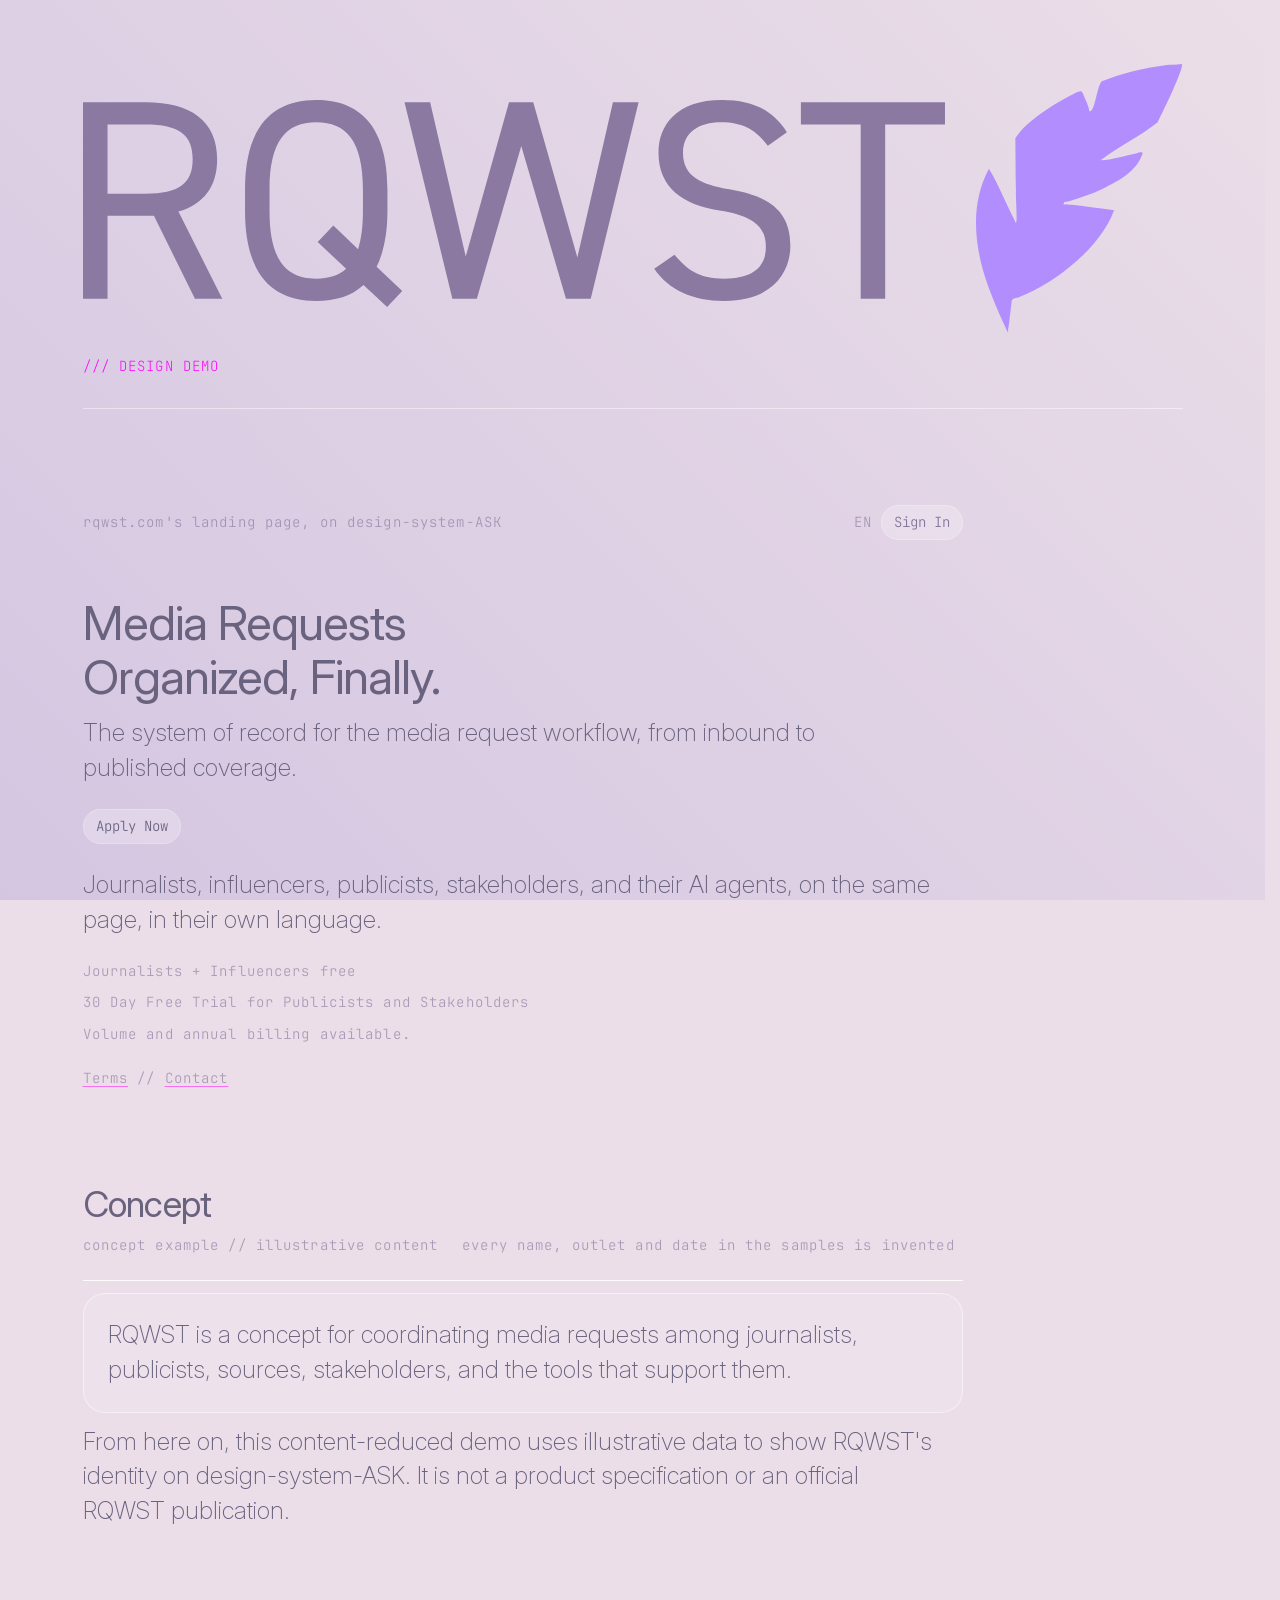
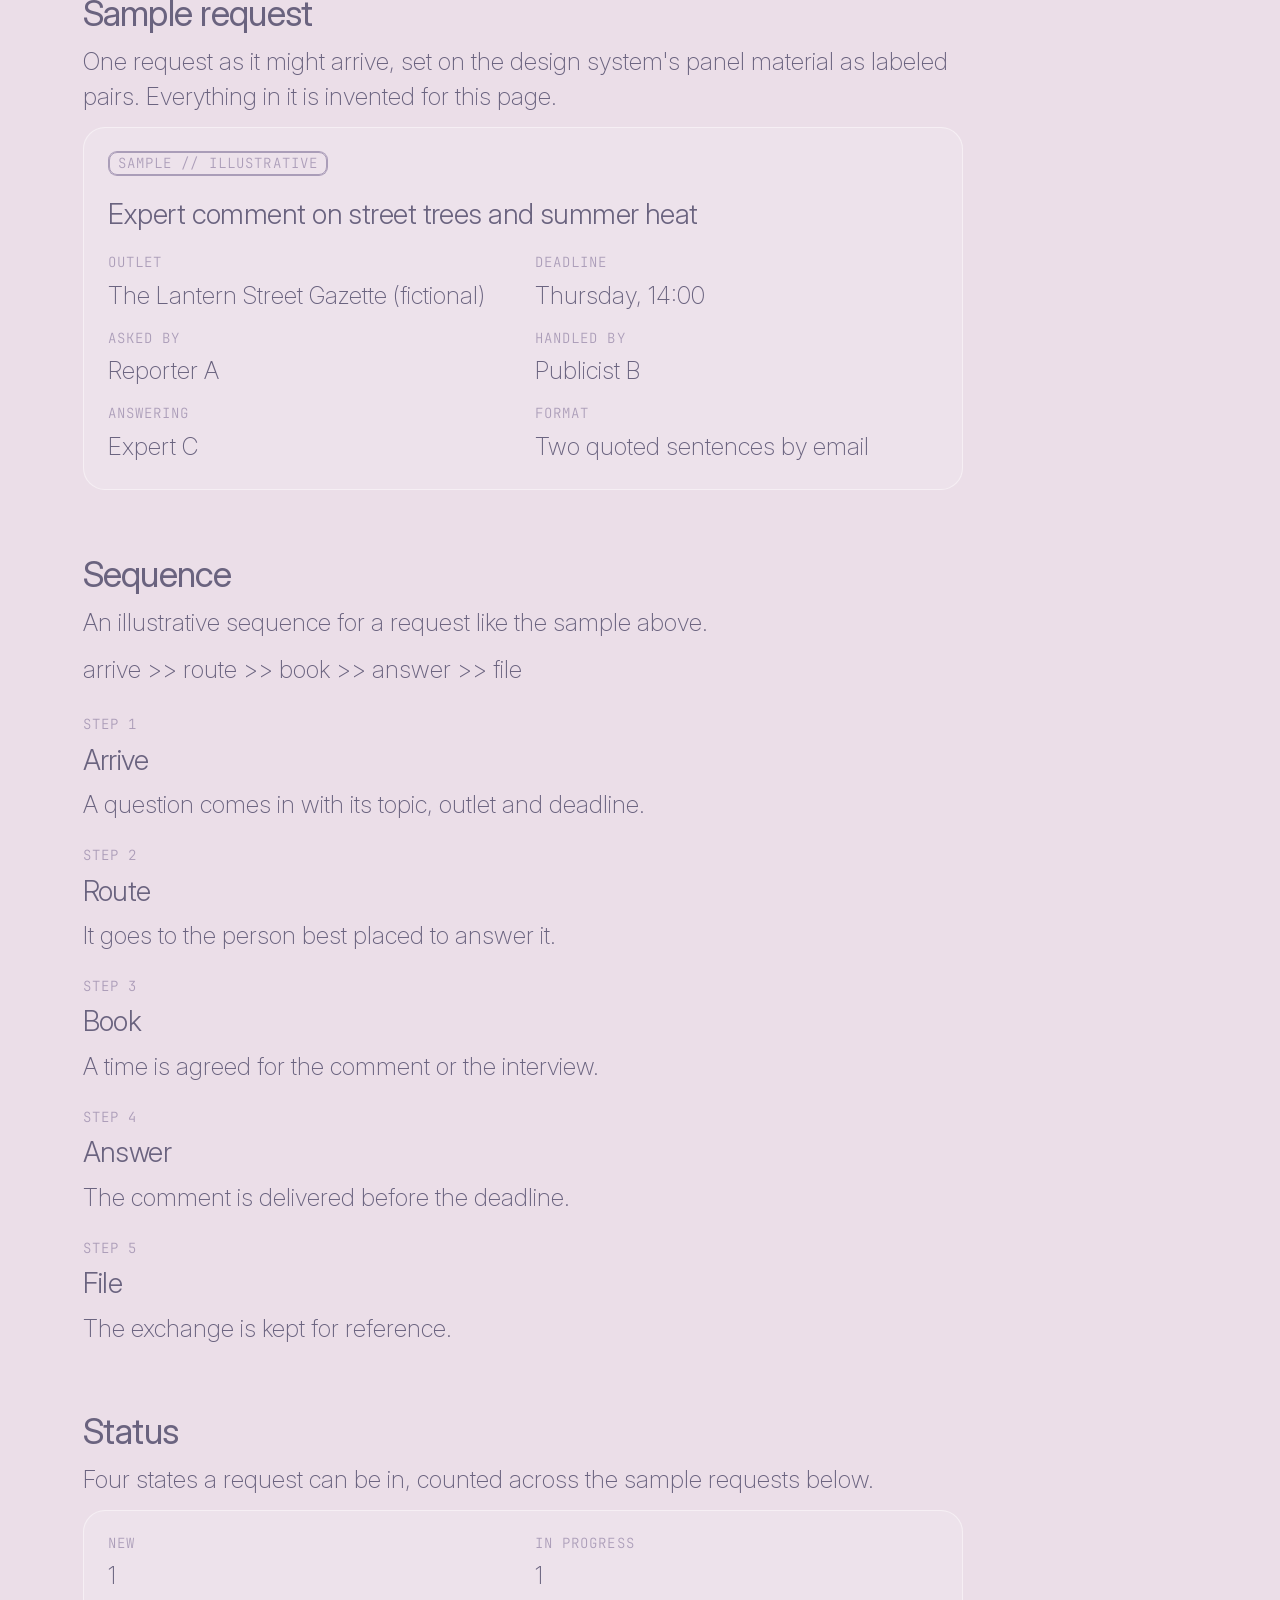
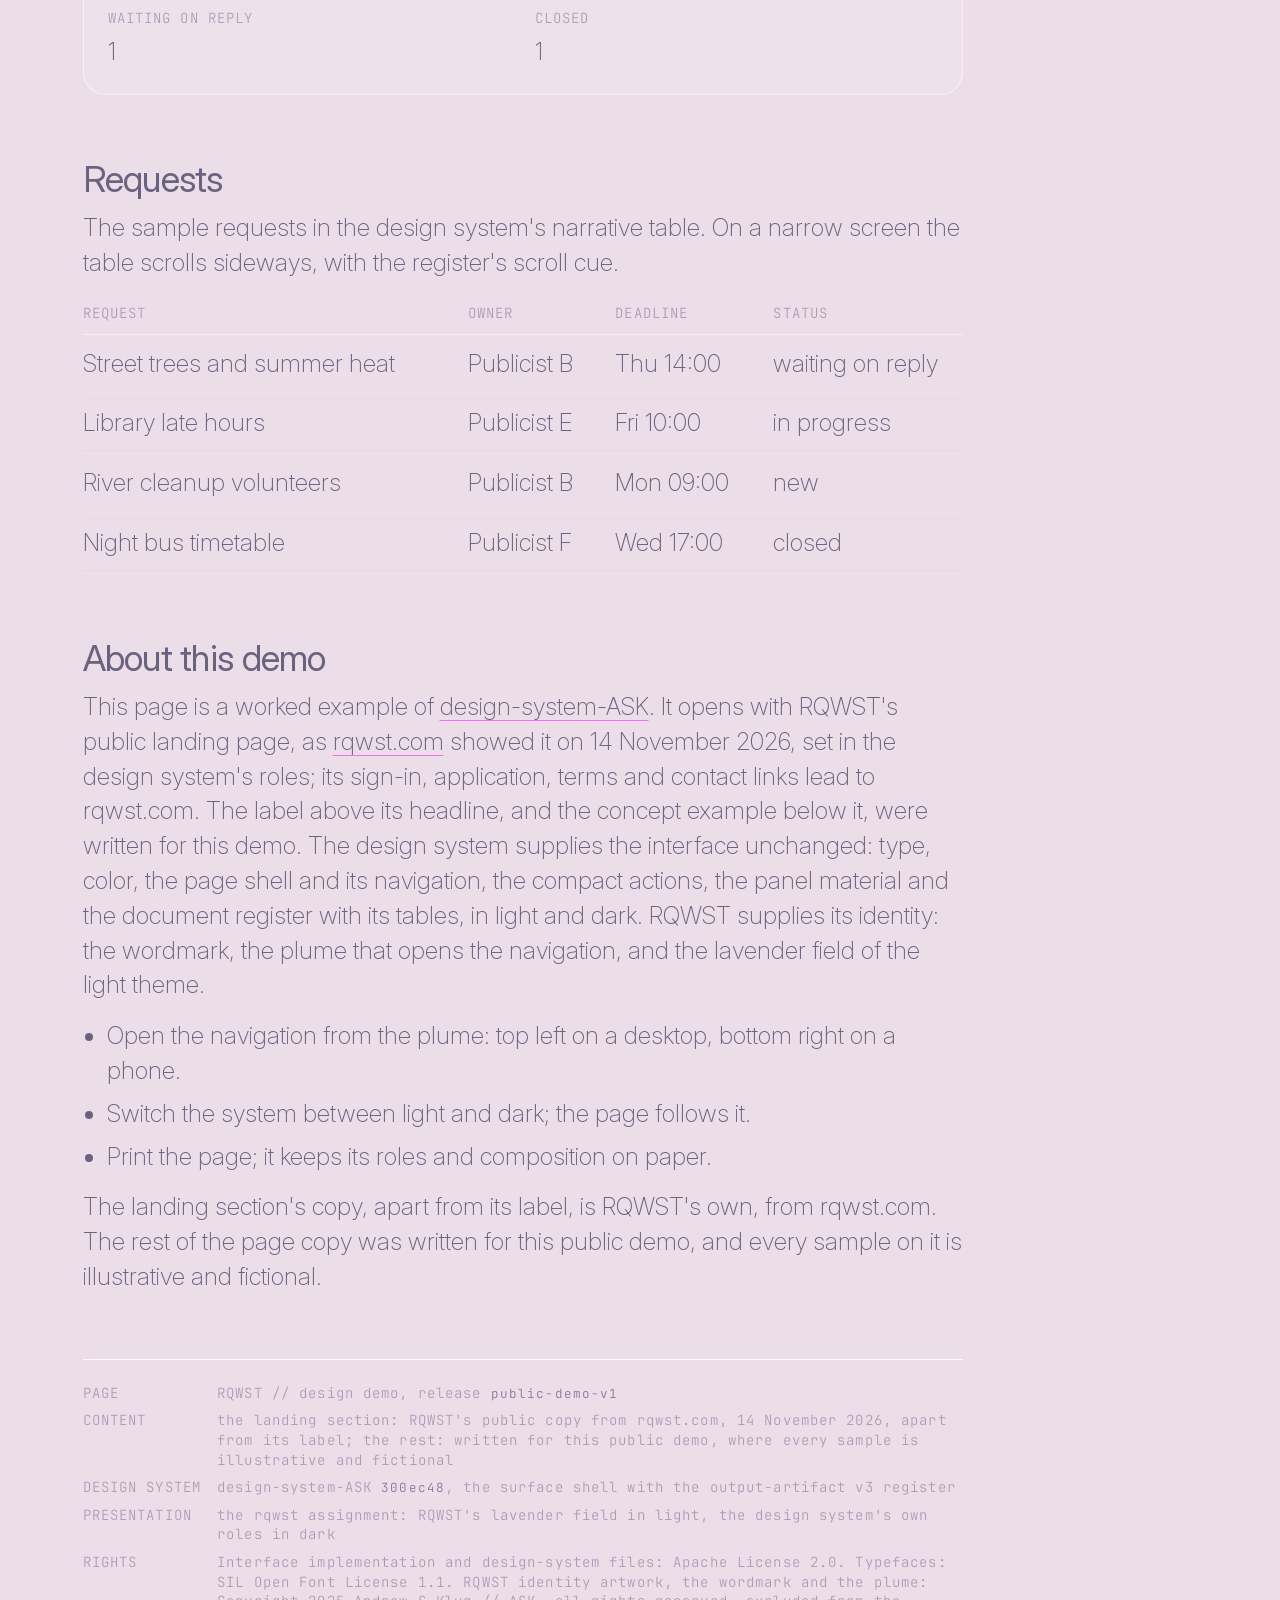
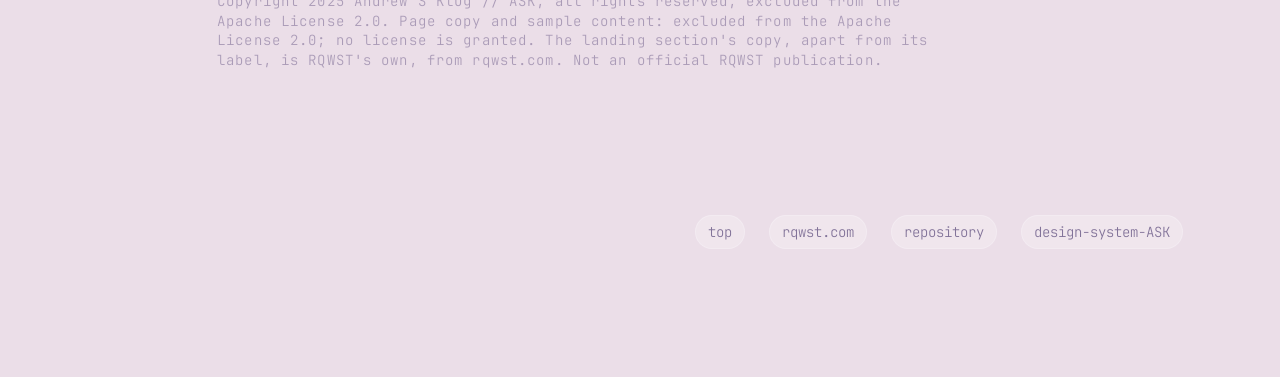
==== source/pages/public-demo.html @ 78358e9e "feat: add the RQWST public design demo on design-system-ASK - add the demo page, source/pages/public" ====
<!DOCTYPE html>
<html lang="en" data-surface-assignment="rqwst" data-surface-field="rqwst-lavender">
<head>
<meta charset="UTF-8">
<meta name="viewport" content="width=device-width, initial-scale=1.0">
<title>RQWST // design demo</title>
<meta name="description" content="RQWST's public landing page, then an illustrative concept example, on design-system-ASK. The concept samples are fictional.">
<meta name="dcterms.rights" content="Interface implementation and design-system files: Apache License 2.0. Typefaces: SIL Open Font License 1.1. RQWST identity artwork, the wordmark and the plume: Copyright 2025 Andrew S Klug // ASK, all rights reserved, excluded from the Apache License 2.0. Page copy and sample content: excluded from the Apache License 2.0; no license is granted. The landing section's copy, apart from its label, is RQWST's own, from rqwst.com. Not an official RQWST publication.">
<meta name="generator" content="design-system-ASK 300ec48 // surface shell + output-artifact v3 register // sealed by tools/seal.py">
<meta name="color-scheme" content="light dark">
<link rel="canonical" href="https://rqwst.a-s-k.studio/">
<meta property="og:site_name" content="RQWST // design demo">
<meta property="og:type" content="website">
<meta property="og:title" content="RQWST // design demo">
<meta property="og:description" content="RQWST's public landing page, then an illustrative concept example, on design-system-ASK. The concept samples are fictional.">
<meta property="og:url" content="https://rqwst.a-s-k.studio/">
<meta property="og:image" content="https://rqwst.a-s-k.studio/og-image.png">
<meta property="og:image:type" content="image/png">
<meta property="og:image:width" content="1200">
<meta property="og:image:height" content="630">
<meta property="og:image:alt" content="The RQWST wordmark beside its plume, in lavender on a dark field.">
<meta name="twitter:card" content="summary_large_image">
<meta name="twitter:title" content="RQWST // design demo">
<meta name="twitter:description" content="RQWST's public landing page, then an illustrative concept example, on design-system-ASK. The concept samples are fictional.">
<meta name="twitter:image" content="https://rqwst.a-s-k.studio/og-image.png">
<meta name="twitter:image:alt" content="The RQWST wordmark beside its plume, in lavender on a dark field.">
<link rel="icon" type="image/svg+xml" href="../../favicon.svg">
<link rel="stylesheet" href="../_dsa-tokens/colors_and_type.css">
<link rel="stylesheet" href="../_dsa-surface/surface-action.css">
<link rel="stylesheet" href="../_dsa-surface/surface-panel.css">
<link rel="stylesheet" href="../_dsa-surface/surface-text-link.css">
<link rel="stylesheet" href="../_dsa-surface/surface-document.css">
<link rel="stylesheet" href="../_dsa-surface/surface-treatments.css">
<link rel="stylesheet" href="../_dsa-surface/surface-shell.css">
<link rel="stylesheet" href="../styles/output-artifact.template.css">
<link rel="stylesheet" href="../styles/rqwst.css">
<link rel="stylesheet" href="../styles/rqwst-assignment.css">
</head>
<body>
<div class="surface" id="top">
  <header class="surface-head">
    <div class="surface-head-main">
      <a class="surface-mark" href="#top" aria-label="RQWST home" data-surface-identity="expanded">
        <span class="surface-identity-symbol">
          <img src="../assets/rqwst-plume.svg" alt="" aria-hidden="true" width="302.127" height="393.029">
        </span>
        <span class="surface-identity-wordmark">
          <img src="../assets/rqwst-wordmark.svg" alt="" aria-hidden="true" width="1263.626" height="303.713">
        </span>
      </a>
      <h1 class="surface-title" data-surface-title="visually-hidden"><span class="org">RQWST</span></h1>
      <span class="surface-badge">design demo</span>
    </div>
  </header>

  <hr class="surface-rule">

  <main class="surface-payload">
<div class="artifact doc-flow">
  <section class="rq-landing" id="landing" aria-labelledby="landing-title">
    <div class="rq-landing-bar">
      <p class="doc-meta">rqwst.com's landing page, on design-system-ASK</p>
      <div class="doc-actions">
        <p class="doc-label">EN</p>
        <a class="surface-action surface-action--secondary" href="https://rqwst.com/" target="_blank" rel="noopener">Sign In</a>
      </div>
    </div>
    <header class="doc-titled rq-landing-hero">
      <h2 class="doc-title" id="landing-title">Media Requests<br>Organized, Finally.</h2>
      <p class="doc-lede">The system of record for the media request workflow, from inbound to published coverage.</p>
    </header>
    <div class="doc-actions">
      <a class="surface-action" href="https://rqwst.com/apply" target="_blank" rel="noopener">Apply Now</a>
    </div>
    <p class="doc-body">Journalists, influencers, publicists, stakeholders, and their AI agents, on the same page, in their own language.</p>
    <div class="rq-offer doc-group">
      <p class="doc-meta">Journalists + Influencers free</p>
      <p class="doc-meta">30 Day Free Trial for Publicists and Stakeholders</p>
      <p class="doc-meta">Volume and annual billing available.</p>
    </div>
    <p class="doc-meta"><a class="surface-text-link" href="https://rqwst.com/terms" target="_blank" rel="noopener">Terms</a> // <a class="surface-text-link" href="mailto:hello@rqwst.com">Contact</a></p>
  </section>

  <section class="doc-section" aria-labelledby="concept">
    <h2 class="doc-section-title" id="concept">Concept</h2>
    <div class="meta">
      <p class="doc-meta">concept example // illustrative content</p>
      <p class="doc-meta">every name, outlet and date in the samples is invented</p>
    </div>
    <div class="surface-separate surface-material-panel surface-attach-free surface-elevation-flush rq-plane">
      <p class="doc-body">RQWST is a concept for coordinating media requests among journalists, publicists, sources, stakeholders, and the tools that support them.</p>
    </div>
    <p class="doc-body">From here on, this content-reduced demo uses illustrative data to show RQWST's identity on design-system-ASK. It is not a product specification or an official RQWST publication.</p>
  </section>

  <section class="doc-section" aria-labelledby="sample-request">
    <h2 class="doc-section-title" id="sample-request">Sample request</h2>
    <p class="doc-body">One request as it might arrive, set on the design system's panel material as labeled pairs. Everything in it is invented for this page.</p>
    <div class="surface-separate surface-material-panel surface-attach-free surface-elevation-flush rq-plane">
      <p class="doc-label surface-bordered-label">sample // illustrative</p>
      <h3 class="doc-subsection-title">Expert comment on street trees and summer heat</h3>
      <ul class="rq-pairs" aria-label="Sample request details">
        <li class="doc-labeled"><p class="doc-label">outlet</p><p class="doc-body">The Lantern Street Gazette (fictional)</p></li>
        <li class="doc-labeled"><p class="doc-label">deadline</p><p class="doc-body">Thursday, 14:00</p></li>
        <li class="doc-labeled"><p class="doc-label">asked by</p><p class="doc-body">Reporter A</p></li>
        <li class="doc-labeled"><p class="doc-label">handled by</p><p class="doc-body">Publicist B</p></li>
        <li class="doc-labeled"><p class="doc-label">answering</p><p class="doc-body">Expert C</p></li>
        <li class="doc-labeled"><p class="doc-label">format</p><p class="doc-body">Two quoted sentences by email</p></li>
      </ul>
    </div>
  </section>

  <section class="doc-section" aria-labelledby="sequence">
    <h2 class="doc-section-title" id="sequence">Sequence</h2>
    <p class="doc-body">An illustrative sequence for a request like the sample above.</p>
    <p class="doc-body">arrive&nbsp;&gt;&gt; route&nbsp;&gt;&gt; book&nbsp;&gt;&gt; answer&nbsp;&gt;&gt; file</p>
    <ol class="rq-steps doc-flow" aria-label="The five steps of the sample sequence">
      <li class="doc-group">
        <p class="doc-label">step 1</p>
        <h3 class="doc-subsection-title">Arrive</h3>
        <p class="doc-body">A question comes in with its topic, outlet and deadline.</p>
      </li>
      <li class="doc-group">
        <p class="doc-label">step 2</p>
        <h3 class="doc-subsection-title">Route</h3>
        <p class="doc-body">It goes to the person best placed to answer it.</p>
      </li>
      <li class="doc-group">
        <p class="doc-label">step 3</p>
        <h3 class="doc-subsection-title">Book</h3>
        <p class="doc-body">A time is agreed for the comment or the interview.</p>
      </li>
      <li class="doc-group">
        <p class="doc-label">step 4</p>
        <h3 class="doc-subsection-title">Answer</h3>
        <p class="doc-body">The comment is delivered before the deadline.</p>
      </li>
      <li class="doc-group">
        <p class="doc-label">step 5</p>
        <h3 class="doc-subsection-title">File</h3>
        <p class="doc-body">The exchange is kept for reference.</p>
      </li>
    </ol>
  </section>

  <section class="doc-section" aria-labelledby="status">
    <h2 class="doc-section-title" id="status">Status</h2>
    <p class="doc-body">Four states a request can be in, counted across the sample requests below.</p>
    <div class="surface-separate surface-material-panel surface-attach-free surface-elevation-flush rq-plane">
      <ul class="rq-pairs" aria-label="Sample requests by status">
        <li class="doc-labeled"><p class="doc-label">new</p><p class="doc-body">1</p></li>
        <li class="doc-labeled"><p class="doc-label">in progress</p><p class="doc-body">1</p></li>
        <li class="doc-labeled"><p class="doc-label">waiting on reply</p><p class="doc-body">1</p></li>
        <li class="doc-labeled"><p class="doc-label">closed</p><p class="doc-body">1</p></li>
      </ul>
    </div>
  </section>

  <section class="doc-section" aria-labelledby="requests">
    <h2 class="doc-section-title" id="requests">Requests</h2>
    <p class="doc-body">The sample requests in the design system's narrative table. On a narrow screen the table scrolls sideways, with the register's scroll cue.</p>
    <div class="doc-table-scroll" role="region" aria-label="Sample requests" tabindex="0">
      <table class="doc-table">
        <thead>
          <tr><th class="doc-label" scope="col">Request</th><th class="doc-label" scope="col">Owner</th><th class="doc-label" scope="col">Deadline</th><th class="doc-label" scope="col">Status</th></tr>
        </thead>
        <tbody>
          <tr><th class="doc-body" scope="row">Street trees and summer heat</th><td class="doc-body">Publicist B</td><td class="doc-body">Thu 14:00</td><td class="doc-body">waiting on reply</td></tr>
          <tr><th class="doc-body" scope="row">Library late hours</th><td class="doc-body">Publicist E</td><td class="doc-body">Fri 10:00</td><td class="doc-body">in progress</td></tr>
          <tr><th class="doc-body" scope="row">River cleanup volunteers</th><td class="doc-body">Publicist B</td><td class="doc-body">Mon 09:00</td><td class="doc-body">new</td></tr>
          <tr><th class="doc-body" scope="row">Night bus timetable</th><td class="doc-body">Publicist F</td><td class="doc-body">Wed 17:00</td><td class="doc-body">closed</td></tr>
        </tbody>
      </table>
    </div>
  </section>

  <section class="doc-section" aria-labelledby="about">
    <h2 class="doc-section-title" id="about">About this demo</h2>
    <div class="doc-prose">
      <p class="doc-body">This page is a worked example of <a class="surface-text-link" href="https://design-system.a-s-k.studio/" target="_blank" rel="noopener">design-system-ASK</a>. It opens with RQWST's public landing page, as <a class="surface-text-link" href="https://rqwst.com/" target="_blank" rel="noopener">rqwst.com</a> showed it on 14 November 2026, set in the design system's roles; its sign-in, application, terms and contact links lead to rqwst.com. The label above its headline, and the concept example below it, were written for this demo. The design system supplies the interface unchanged: type, color, the page shell and its navigation, the compact actions, the panel material and the document register with its tables, in light and dark. RQWST supplies its identity: the wordmark, the plume that opens the navigation, and the lavender field of the light theme.</p>
      <ul>
        <li class="doc-body">Open the navigation from the plume: top left on a desktop, bottom right on a phone.</li>
        <li class="doc-body">Switch the system between light and dark; the page follows it.</li>
        <li class="doc-body">Print the page; it keeps its roles and composition on paper.</li>
      </ul>
      <p class="doc-body">The landing section's copy, apart from its label, is RQWST's own, from rqwst.com. The rest of the page copy was written for this public demo, and every sample on it is illustrative and fictional.</p>
    </div>
  </section>

  <footer class="provenance" id="provenance">
    <dl>
      <dt class="doc-label">page</dt>
      <dd class="doc-meta">RQWST // design demo, release <code class="doc-code">public-demo-v1</code></dd>
      <dt class="doc-label">content</dt>
      <dd class="doc-meta">the landing section: RQWST's public copy from rqwst.com, 14 November 2026, apart from its label; the rest: written for this public demo, where every sample is illustrative and fictional</dd>
      <dt class="doc-label">design system</dt>
      <dd class="doc-meta">design-system-ASK <code class="doc-code">300ec48</code>, the surface shell with the output-artifact v3 register</dd>
      <dt class="doc-label">presentation</dt>
      <dd class="doc-meta">the rqwst assignment: RQWST's lavender field in light, the design system's own roles in dark</dd>
      <dt class="doc-label">rights</dt>
      <dd class="doc-meta">Interface implementation and design-system files: Apache License 2.0. Typefaces: SIL Open Font License 1.1. RQWST identity artwork, the wordmark and the plume: Copyright 2025 Andrew S Klug // ASK, all rights reserved, excluded from the Apache License 2.0. Page copy and sample content: excluded from the Apache License 2.0; no license is granted. The landing section's copy, apart from its label, is RQWST's own, from rqwst.com. Not an official RQWST publication.</dd>
    </dl>
  </footer>
</div>
  </main>

  <footer class="surface-footer">
    <a class="surface-action surface-action--secondary" href="#top">top</a>
    <a class="surface-action surface-action--secondary" href="https://rqwst.com/" target="_blank" rel="noopener">rqwst.com</a>
    <a class="surface-action surface-action--secondary" href="https://github.com/apexSolarKiss/rqwst-ds-demo" target="_blank" rel="noopener">repository</a>
    <a class="surface-action surface-action--secondary" href="https://design-system.a-s-k.studio/" target="_blank" rel="noopener">design-system-ASK</a>
  </footer>

  <template class="surface-nav-source">
    <ul class="surface-nav-local">
      <li data-surface-nav-current>
        <ul>
          <li><a href="#landing">Landing page</a></li>
          <li><a href="#concept">Concept</a></li>
          <li><a href="#sample-request">Sample request</a></li>
          <li><a href="#sequence">Sequence</a></li>
          <li><a href="#status">Status</a></li>
          <li><a href="#requests">Requests</a></li>
          <li><a href="#about">About this demo</a></li>
        </ul>
      </li>
    </ul>
    <p class="surface-nav-utilities">
      <a class="surface-action surface-action--secondary" href="https://rqwst.com/" target="_blank" rel="noopener">rqwst.com</a>
      <a class="surface-action surface-action--secondary" href="https://github.com/apexSolarKiss/rqwst-ds-demo" target="_blank" rel="noopener">repository</a>
      <a class="surface-action surface-action--secondary" href="https://design-system.a-s-k.studio/" target="_blank" rel="noopener">design-system-ASK</a>
    </p>
  </template>

</div>
<script src="../_dsa-surface/surface-shell.js"></script>
<script src="../_dsa-surface/surface-document-overflow.js"></script>
</body>
</html>
---- source/_dsa-tokens/colors_and_type.css ----
/* =========================================================================
   ASK Design System — Foundational tokens

   Source of truth: ASK's canonical `visual-identity-system.md`.
   This file is a downstream implementation of that spec. When the two
   disagree, the canonical file wins.

   Type: Inter for interface + display; JetBrains Mono for code, technical
   and tabular data. Contrast is weight, not size.
   Color: two diagonal gradients, a core identity set, with sanctioned surface,
   UI accents (2) and emphasis accents (3, sparing).
   ========================================================================= */

/* =========================================================================
   Tier model (internal organization)

   Tokens below are organized into three internally-demarcated zones so
   future ASK-family instances can extract cleanly:

     TIER 1 — Foundation (identity-free, reusable)
       spacing, type scale, motion, radii, semantic role tokens, the
       light/dark gradient mechanism. Reusable beyond ASK; no identity bound.

     TIER 2 — ASK design language (family DNA, inheritable)
       palette values, lavender-ASK (#D4C6E1) named color, the two specific
       45deg gradient stops, Inter + JetBrains Mono type choices. Inheritable
       by ASK-family child instances. The --ask-* variable prefix is the
       canonical implementation namespace for these Tier 2 tokens; it travels
       with Tier 2 by reference and does not itself create Tier 3 identity.

     TIER 3 — ASK instance identity (NOT inherited by children)
       ASK's Tier 3 consists of the ASK name and logo-ASK wordmark
       (in assets/, not this file). The file header above identifies the
       owner carrier for provenance; it is not child-instance identity.
       Child ASK-family instances supply their own Tier 3.

   Section comments below mark which tier each block belongs to. Do not fuse
   Tier 2 values into Tier 1 primitives or bleed Tier 3 into Tier 2.
   ========================================================================= */

/* ==== TIER 2 — Type choices (Inter, JetBrains Mono) ==== */

@font-face {
  font-family: 'Inter';
  src: url('fonts/InterVariable.woff2') format('woff2-variations'),
       url('fonts/InterVariable.woff2') format('woff2');
  font-weight: 100 900;
  font-style: normal;
  font-display: swap;
}
@font-face {
  font-family: 'Inter';
  src: url('fonts/InterVariable-Italic.woff2') format('woff2-variations'),
       url('fonts/InterVariable-Italic.woff2') format('woff2');
  font-weight: 100 900;
  font-style: italic;
  font-display: swap;
}
@font-face {
  font-family: 'JetBrains Mono';
  src: url('fonts/JetBrainsMono.woff2') format('woff2-variations'),
       url('fonts/JetBrainsMono.woff2') format('woff2');
  font-weight: 100 800;
  font-style: normal;
  font-display: swap;
}
@font-face {
  font-family: 'JetBrains Mono';
  src: url('fonts/JetBrainsMono-Italic.woff2') format('woff2-variations'),
       url('fonts/JetBrainsMono-Italic.woff2') format('woff2');
  font-weight: 100 800;
  font-style: italic;
  font-display: swap;
}

:root {
  /* ==== TIER 2 — ASK design language (palette values + named lavender-ASK) ==== */
  /* ---------- Core set — backgrounds, wordmark, dark-mode text ---------- */
  --ask-white:          #FFFFFF;   /* light-mode WORDMARK (brand mark) — not body text */
  --ask-lavender-light: #E2D3F0;   /* light gradient, top-right; also the light browser / under-page edge */
  --ask-lavender-dark:  #D4C6E1;   /* lavender-ASK — light gradient bottom-left + dark-mode text */
  --ask-ink-light:      #201D26;   /* dark gradient, bottom-left */
  --ask-ink-dark:       #0A090C;   /* dark gradient, top-right */

  /* Named alias: #D4C6E1 is canonically "lavender-ASK". The --ask-lavender-dark
     CSS variable name is retained for backwards compatibility; --ask-lavender-ask
     is the canonical alias going forward. Both resolve to the same hex. */
  --ask-lavender-ask:   #D4C6E1;

  /* ---------- Foreground value (Tier-1 --fg-1 references this; role value, not a brand-named color) ---------- */
  --ask-fg-light:       #6A637F;   /* default light-mode foreground — the approved dark purple (A-S-K.studio, diagrams, artifact templates) */

  /* ---------- Surface (card / container fill) ---------- */
  --ask-surface:        #BFB3D4;
  --ask-surface-hover:  #C9BCDE;

  /* ---------- UI accents (muted, secondary use) ---------- */
  --ask-ui-accent-1:    #8B79A2;   /* muted plum */
  --ask-ui-accent-2:    #AE87C2;   /* lavender-mid */

  /* ---------- Emphasis accents (sparing — three only) ---------- */
  --ask-emphasis-magenta: #FF00FF;
  --ask-emphasis-violet:  #AA40FF;
  --ask-emphasis-cyan:    #00BEFF;

  /* ==== TIER 1 — Foundation (semantic role tokens; gradient mechanism uses Tier 2 values) ==== */
  /* ---------- Semantic — Light mode (default) ---------- */
  --bg-from: var(--ask-lavender-dark);                /* bottom-left */
  --bg-to:   var(--ask-lavender-light);               /* top-right */
  --bg-gradient: linear-gradient(45deg, var(--bg-from) 0%, var(--bg-to) 100%);

  --fg-1: var(--ask-fg-light);                        /* default light-mode foreground — the approved dark purple #6A637F */
  --fg-2: #827399;                                    /* secondary text */
  --fg-3: rgba(130, 115, 153, 0.62);                  /* tertiary / hint */
  --fg-on-card: var(--fg-high-contrast);              /* fixed high-contrast foreground for the FIXED --surface-solid fill. Theme-invariant on purpose: --surface-solid does not flip, so a foreground that did would fail against it in one mode */
  --fg-high-contrast: var(--ask-ink-light);           /* OPT-IN high-contrast role (#201D26). It never rebinds the general gradient-surface foreground roles — --fg-1/-2/-3 stay as approved — is never the default foreground, and is never selected by font size. A bounded element or region may opt in only once registered: approved uses are listed in README.md under "High-contrast foreground — registered uses", and a new one requires measured need, explicit ASK authorization, and registration there before merge */

  --line-1: rgba(255, 255, 255, 0.45);                /* hairline divider */
  --line-2: rgba(255, 255, 255, 0.22);                /* fainter rule */
  --line-inverse: rgba(32, 29, 38, 0.16);

  --surface-glass:   rgba(255, 255, 255, 0.14);       /* frosted card */
  --surface-glass-2: rgba(255, 255, 255, 0.24);       /* frosted card, lifted */
  --surface-solid:   var(--ask-surface);
  --surface-hover:   var(--ask-surface-hover);

  --shadow-sm: 0 1px 2px rgba(32, 29, 38, 0.06);
  --shadow-md: 0 8px 24px rgba(32, 29, 38, 0.08);
  --shadow-lg: 0 24px 60px rgba(32, 29, 38, 0.12);
  --shadow-glow: 0 0 0 1px rgba(255,255,255,0.35), 0 8px 32px rgba(139,121,162,0.18);

  /* ==== TIER 2 — Type choices (font families) ==== */
  /* ---------- Type ---------- */
  --font-sans: 'Inter', ui-sans-serif, system-ui, -apple-system, 'Segoe UI', Roboto, sans-serif;
  --font-mono: 'JetBrains Mono', ui-monospace, 'SF Mono', Menlo, monospace;

  /* ==== TIER 1 — Foundation (type scale, spacing, radii, motion) ==== */
  /* Canonical scale: contrast is weight, not size. */
  --fs-display: 96px;       /* hero only */
  --fs-h1: 48px;
  --fs-h2: 36px;
  --fs-h3: 28px;
  --fs-body: 24px;
  --fs-small: 18px;
  --fs-caption: 14px;

  --fw-extralight: 200;
  --fw-light: 300;
  --fw-regular: 400;
  --fw-medium: 500;
  --fw-semibold: 600;

  --lh-display: 1.02;
  --lh-heading: 1.12;
  --lh-body: 1.45;
  --lh-tight: 1.2;

  --tracking-tight: -0.02em;
  --tracking-normal: 0;
  --tracking-wide: 0.08em;
  --tracking-caption: 0.14em;
  --tracking-display: -0.035em;

  /* ---------- Spacing (4-px base) ---------- */
  --space-0: 0;
  --space-1: 4px;
  --space-2: 8px;
  --space-3: 12px;
  --space-4: 16px;
  --space-5: 24px;
  --space-6: 32px;
  --space-7: 48px;
  --space-8: 64px;
  --space-9: 96px;
  --space-10: 128px;

  /* ---------- Radii ---------- */
  --radius-xs: 4px;
  --radius-sm: 8px;
  --radius-md: 14px;
  --radius-lg: 22px;
  --radius-xl: 32px;
  --radius-pill: 999px;

  /* ---------- Motion ---------- */
  --ease-out: cubic-bezier(0.22, 1, 0.36, 1);
  --ease-in-out: cubic-bezier(0.65, 0, 0.35, 1);
  --dur-1: 120ms;
  --dur-2: 220ms;
  --dur-3: 420ms;
  --dur-4: 720ms;
}

/* ==== TIER 1 — Foundation (dark-mode mechanism; references Tier 2 values) ==== */
/* ---------- Dark mode ---------- */
:root[data-theme="dark"],
.theme-dark {
  --bg-from: var(--ask-ink-light);                    /* bottom-left */
  --bg-to:   var(--ask-ink-dark);                     /* top-right */
  --bg-gradient: linear-gradient(45deg, var(--bg-from) 0%, var(--bg-to) 100%);

  --fg-1: var(--ask-lavender-dark);
  --fg-2: rgba(212, 198, 225, 0.72);
  --fg-3: rgba(212, 198, 225, 0.48);

  --line-1: rgba(212, 198, 225, 0.22);
  --line-2: rgba(212, 198, 225, 0.10);
  --line-inverse: rgba(212, 198, 225, 0.16);

  --surface-glass:   rgba(212, 198, 225, 0.06);
  --surface-glass-2: rgba(212, 198, 225, 0.10);

  --shadow-sm: 0 1px 2px rgba(0, 0, 0, 0.4);
  --shadow-md: 0 8px 24px rgba(0, 0, 0, 0.45);
  --shadow-lg: 0 24px 60px rgba(0, 0, 0, 0.55);
  --shadow-glow: 0 0 0 1px rgba(212,198,225,0.18), 0 8px 32px rgba(0,0,0,0.6);
}

/* ==== TIER 1 — Foundation (auto dark-mode bridge: OS preference under no-explicit-theme guard; mirrors explicit dark-mode values) ==== */
/* ---------- Dark mode — auto (OS preference) ---------- */
@media (prefers-color-scheme: dark) {
  :root:not([data-theme="light"]):not([data-theme="dark"]) {
    --bg-from: var(--ask-ink-light);                    /* bottom-left */
    --bg-to:   var(--ask-ink-dark);                     /* top-right */
    --bg-gradient: linear-gradient(45deg, var(--bg-from) 0%, var(--bg-to) 100%);

    --fg-1: var(--ask-lavender-dark);
    --fg-2: rgba(212, 198, 225, 0.72);
    --fg-3: rgba(212, 198, 225, 0.48);

    --line-1: rgba(212, 198, 225, 0.22);
    --line-2: rgba(212, 198, 225, 0.10);
    --line-inverse: rgba(212, 198, 225, 0.16);

    --surface-glass:   rgba(212, 198, 225, 0.06);
    --surface-glass-2: rgba(212, 198, 225, 0.10);

    --shadow-sm: 0 1px 2px rgba(0, 0, 0, 0.4);
    --shadow-md: 0 8px 24px rgba(0, 0, 0, 0.45);
    --shadow-lg: 0 24px 60px rgba(0, 0, 0, 0.55);
    --shadow-glow: 0 0 0 1px rgba(212,198,225,0.18), 0 8px 32px rgba(0,0,0,0.6);
  }
}

/* ==== TIER 1 — Foundation (base resets, semantic typography, utilities; references Tier 2 type + role tokens) ==== */
/* =========================================================================
   Base resets + semantic typography
   ========================================================================= */
/* ---------- Browser / under-page edge — ROOT-ONLY ----------
   The browser derives its under-page area (the over-scroll pocket above and
   below the document) from a SOLID background colour, and its scrollbar and
   form-control rendering from `color-scheme`. Both are page-wide, so both are
   owned by the ROOT and nowhere else.

   `--bg-edge` is the Tier-1 semantic role; it binds the existing palette values
   and creates none. The base reset below paints it on `html` UNDER the gradient,
   so nothing on the page changes visually — the gradient still covers the
   viewport, and the solid only shows where the browser reaches past the document.

   Root-scoped on purpose. The general dark-mode blocks above deliberately also
   match a DESCENDANT `.theme-dark`, which is correct for local subtree theming
   but cannot be correct here: custom properties inherit downward, so a
   `.theme-dark` on `body` would resolve dark for the subtree while `html` — the
   element that actually owns the canvas — kept the light edge, giving dark
   content inside the root-owned browser edge. These selectors therefore match the root
   only, and a descendant `.theme-dark` deliberately leaves the canvas alone. */
:root {
  --bg-edge: var(--ask-lavender-light);
  color-scheme: light;
}
:root[data-theme="dark"],
:root.theme-dark {
  --bg-edge: var(--ask-ink-dark);
  color-scheme: dark;
}
@media (prefers-color-scheme: dark) {
  :root:not([data-theme="light"]):not([data-theme="dark"]):not(.theme-dark) {
    --bg-edge: var(--ask-ink-dark);
    color-scheme: dark;
  }
}

html, body {
  margin: 0;
  /* LONGHAND, deliberately. The `background` shorthand resets background-color to
     transparent, which is what left the canvas with no solid layer to derive the
     edge from. Written as longhands so a later edit cannot silently undo it. */
  background-image: var(--bg-gradient);
  background-attachment: fixed;
  color: var(--fg-1);
  font-family: var(--font-sans);
  font-size: var(--fs-body);
  font-weight: var(--fw-extralight);
  line-height: var(--lh-body);
  letter-spacing: var(--tracking-normal);
  -webkit-font-smoothing: antialiased;
  text-rendering: optimizeLegibility;
}
/* The root carries the solid edge; the body stays transparent so the root's
   background is what propagates to the canvas. */
html { background-color: var(--bg-edge); }
body { background-color: transparent; }

h1, .h1 {
  font-family: var(--font-sans);
  font-size: var(--fs-h1);
  font-weight: var(--fw-regular);
  line-height: var(--lh-heading);
  letter-spacing: var(--tracking-tight);
  margin: 0 0 var(--space-5) 0;
  color: var(--fg-1);
  text-wrap: pretty;
}

h2, .h2 {
  font-family: var(--font-sans);
  font-size: var(--fs-h2);
  font-weight: var(--fw-regular);
  line-height: var(--lh-heading);
  letter-spacing: var(--tracking-tight);
  margin: 0 0 var(--space-4) 0;
  color: var(--fg-1);
  text-wrap: pretty;
}

h3, .h3 {
  font-family: var(--font-sans);
  font-size: var(--fs-h3);
  font-weight: var(--fw-light);
  line-height: var(--lh-tight);
  letter-spacing: var(--tracking-tight);
  margin: 0 0 var(--space-3) 0;
  color: var(--fg-1);
}

p, .body {
  font-size: var(--fs-body);
  font-weight: var(--fw-extralight);
  line-height: var(--lh-body);
  margin: 0 0 var(--space-4) 0;
  color: var(--fg-1);
  text-wrap: pretty;
}

.small  { font-size: var(--fs-small); font-weight: var(--fw-light); }
.caption{ font-size: var(--fs-caption); font-weight: var(--fw-regular); letter-spacing: var(--tracking-caption); text-transform: uppercase; color: var(--fg-2); }

.display {
  font-size: var(--fs-display);
  font-weight: var(--fw-extralight);
  line-height: var(--lh-display);
  letter-spacing: var(--tracking-display);
}

a {
  color: inherit;
  text-decoration: none;
  border-bottom: 1px solid var(--line-1);
  transition: border-color var(--dur-2) var(--ease-out), opacity var(--dur-2) var(--ease-out);
}
a:hover { border-bottom-color: currentColor; opacity: 0.92; }

/* Mono is for code, technical and tabular data only. */
code, kbd, pre, samp, .mono, [data-mono] {
  font-family: var(--font-mono);
  font-size: 0.9em;
  font-weight: var(--fw-light);
}

.tabular {
  font-family: var(--font-mono);
  font-variant-numeric: tabular-nums;
}

/* ==== TIER 2 — ASK design language (gradient utility classes carry the canonical 45deg stops) ==== */
/* =========================================================================
   Utility — backgrounds
   ========================================================================= */
.bg-ask-light { background: linear-gradient(45deg, #D4C6E1 0%, #E2D3F0 100%); color: var(--fg-1); }
.bg-ask-dark  { background: linear-gradient(45deg, #201D26 0%, #0A090C 100%); color: #D4C6E1; }
---- source/_dsa-surface/surface-action.css ----
/* ============================================================
   surface-action.css — the shared compact-action visual contract

   An OPT-IN live-surface visual rule under Foundations, and the sibling of
   surface-panel.css on the action axis. That module owns the container a
   surface presents; this one owns the compact control a surface offers.

   It exists because recurring compact controls had diverged in local geometry
   and typography — the same object reached independently on each surface, each
   version defensible where it stood. That is precisely why the grammar belongs
   above all of them rather than inside any one.

   Presentation and interaction only. It owns no markup, no semantics, no
   destination, and no row layout, and it ships no template, catalog card, or
   generated preview.

   WHAT IT DOES NOT OWN, deliberately:

     element type      <a> or <button> — the consumer decides whether the
                       control navigates or acts, and the contract styles
                       either without changing what it is
     destination/copy  the consumer's
     row layout        placement, gap, and vertical rhythm stay with the
                       consuming card or band. Action rows legitimately differ
                       between surfaces, and those differences do not alter the
                       control contract — so no shared row class ships here.
                       The module owns the controls, never the composition
                       around them.
     placement         inside a panel, outside one, several, one, or none

   NOT for: full-panel links (a.surface-panel owns those), ordinary inline
   text links (surface-text-link.css owns those), theme or mode selectors,
   lightbox and gallery-overlay triggers, status notes, badges, or
   non-interactive labels. Being rectangular and
   clickable is not the same role. A lightbox or gallery-overlay trigger, or
   another shaped control that is not a compact action, may still take the
   attention edge alone, by class; see ADOPTING THE EDGE BY CLASS below.

   WHY THESE VALUES. The contract uses existing role tokens wherever the system
   already owns a role: type, spacing, radius, surface, foreground, border
   color, and motion timing/easing. It introduces no token and no palette role.

   Established interaction literals retain their existing raw values where no
   role token exists: the 1px border, the 0.92 hover opacity and the 0.97 press
   scale. Those are the family's existing interaction contract, not ad-hoc
   measurements — do not invent tokens for them here, and do not alter the
   interaction treatment to make them look tokenized. The 0.5px light-theme
   attention ring is a raw literal on the same terms, but it is NEW: it arrived
   with the selected hover and focus treatment rather than being inherited. The
   borderless adopter's inset 1px ring and the SVG edge's 1.5 and 1 are the same
   edge in other anatomies, raw on the same terms. The SVG scale input is a
   geometric parameter the consumer supplies; the module supplies only its
   default, 1.

   The README's 1px/4px translucent-white focus glow is NOT among this module's
   literals any more. A compact action's focus limb takes the shared attention
   edge instead; the glow remains the focus indicator for the populations that
   keep it, and the README's focus contract names which.

   Caption-sized mono at 300 keeps the control quieter than the primary label
   it usually sits beneath, without becoming prose. It is Caption-SIZED, not
   the Caption role: Caption is uppercase, widely tracked and heavier, and it
   labels; this is sentence-cased on zero tracking, and it is clicked.

   Five properties a consumer could otherwise decide are DECLARED here. Four of
   them inherit, so a host surface can set them far above the control; the
   fifth is a box model the two permitted element types do not share. All would
   otherwise make the same control render differently per surface:

     text-transform none. An ancestor that uppercases a region would uppercase
                    the control with it, and a compact action is sentence-cased
                    — that is one of the two things separating it from the
                    Caption role it shares a size with.
     text-align     center. A single-line label is centered by the flex box
                    regardless, but `justify-content` centers the flex ITEM,
                    not the lines of text inside it. The moment a label wraps —
                    which this contract deliberately permits — an anchor
                    inherits the host's alignment while a button keeps its
                    user-agent centering, and the two semantic forms visibly
                    diverge on the exact case the contract exists to allow.

     line-height    --lh-tight. Line-height inherits, so an undeclared control
                    takes whatever the host sets — 1.45 on a body-copy surface,
                    something else on a mono surface — and the same pill would
                    stand at a different height on each. A compact control's
                    height must not be a property of the page it lands on.
     white-space    normal. A long label wraps WITHIN the control in a narrow
                    layout rather than forcing overflow, and the control stays
                    whole inside a wrapping row. Canonical `nowrap` was
                    rejected on measurement rather than taste: a compact label
                    long enough to exceed its container is a real case, and
                    `nowrap` resolves it by pushing past the container edge.
     box-sizing     border-box. A consumer may give a control an explicit
                    width, and an anchor and a button do not resolve one the
                    same way by default — the same declared width would yield
                    two different outer widths. Since the contract promises
                    that both element types are interchangeable, it has to own
                    the box model that promise depends on.

   Hover, press and focus are one contract, inherited by every consumer, and
   they live here rather than on any consuming surface. Press is scale(0.97).

   HOVER AND KEYBOARD-VISIBLE FOCUS TURN THE BORDER PURE MAGENTA
   (--ask-emphasis-magenta). In this rule the magenta carries attention — this is
   the object the reader is addressing — and nothing more: the same palette value
   carries persistent, context-governed meanings elsewhere in the family, and hue
   alone confers none of them. A compact control is small and its rest border is
   --line-2, the faintest line the system has; brightening that line reads as
   almost no response on the light gradient, and the magenta border gives a
   shaped control one attention response in both themes.

   The apparent edge is 1.5px in light and 1px in dark, and nothing moves: the
   border stays 1px, and light mode adds a 0.5px zero-blur ring drawn outside
   the box, as paint rather than layout. There is NO GLOW. Press keeps its scale.

   ONE PAINT, TWO INDEPENDENT STATES. Hover and focus answer different questions
   — where the pointer is, and where the keyboard is — and this module keeps that
   logic separate while giving both the same edge. Focus persists after the
   pointer leaves; hover disappears with it; a control that is both shows one
   treatment rather than two competing ones. What is NOT shared is the 0.92
   opacity drop, which belongs to hover alone: a keyboard user has not dimmed
   anything by arriving. The consequence is stated plainly: two controls, one
   hovered and one focused, show the same edge, and only hover's opacity drop
   tells them apart.

   The magenta lasts only while the control is hovered or focused. It is not a
   selected, current, filtered or error state, and a consumer must not use it as
   one. No non-text contrast claim is made for the edge in either state.

   THREE GOVERNED POPULATIONS share this treatment — compact actions, FULL-PANEL
   LINKS (a.surface-panel), and objects that ADOPT THE EDGE BY CLASS
   (.surface-attention-edge) — with different ANATOMY:

     compact action      the complete pill border
     full-panel link     the complete panel border, its ring composed with the
                         panel's resting --shadow-md rather than replacing it
     adopting object     its own border, a ring where a border would sit, or
                         the stroke of a marked SVG shape — below

   It names these three and no others. A bordered thing that might later become
   interactive does not inherit it by being interactive: it joins by adopting
   the class. Inert panels, unlinked diagram marks and persistent states do not
   acquire it by analogy. A persistent emphasis carried BY a member of these
   populations is overwritten by this paint while the object is hovered or
   focused; it needs its own consumer composition rule.

   ADOPTING THE EDGE BY CLASS. `.surface-attention-edge` gives a shaped
   interactive object that is neither a compact action nor a full-panel link —
   an image card, a media launcher, an overlay control, a linked card in an SVG
   figure — the attention edge and nothing else. The class joins the compact
   action's declarations below by selector grouping rather than restating them;
   the full-panel link keeps its own implementation in surface-panel.css,
   composed with its resting shadow. Both follow one contract. The class brings
   no type, geometry, fill, elevation, opacity drop, press or transition. The
   object's own hover, press and motion stay its own — an anchor's included,
   which keeps the foundation's 0.92 hover opacity — and where nothing of its
   own changes on hover, its hover and focus look alike. The object keeps its
   element type and its behavior; the class never makes it a compact action.

   Three anatomies, one paint:

     bordered            the object's own border turns magenta, with the
                         0.5px ring outside it in light
     borderless          an object whose border is none adds
                         `.surface-attention-edge--borderless`: the edge is an
                         inset 1px ring where a 1px border would sit, with the
                         same 0.5px ring outside in light. Nothing moves. The
                         inset ring paints beneath the object's content, so it
                         suits a control whose content stays clear of its
                         edge, such as a glyph button; an object whose content
                         fills its box takes the bordered anatomy. An anchor
                         keeps the foundation's underline border unless its
                         own rule removes it
     SVG                 a link inside an SVG figure has no box to paint. The
                         link carries the class, and the shape inside it that
                         draws its outline carries
                         `.surface-attention-edge-shape` — one shape; every
                         marked shape under the link paints. That stroke
                         turns magenta, an apparent 1.5px in light and 1px
                         in dark. A figure drawn below its own size declares
                         its scale; see THE SVG SCALE INPUT

   THE SVG SCALE INPUT. --surface-attention-edge-scale is a geometric input,
   not a token: the effective uniform scale from the marked shape's own units to
   CSS pixels on the page, declared on the link or any ancestor by whatever
   scales the figure — a viewBox fit, a CSS transform, a zoom control; a fluid
   fit declares it from script. It is a plain positive number: zero, a negative
   number or a value with a unit does not give the edge. Below 1
   the stroke widens by its inverse, so the edge keeps its apparent width while
   the figure shrinks: at a quarter of its size, a 1px edge is four units wide.
   At 1 and above, and wherever nothing declares it, the stroke is 1.5 and 1
   units and scales with the figure as the stroke it replaces does; those widths
   assume the shape rests on a 1-unit stroke, as the diagram box does, and a
   heavier resting stroke would thin. Only the attention stroke reads the
   input: no resting stroke, no other shape and no HTML anatomy does. A declared
   scale that is not the figure's actual one gives a wider or thinner edge, so
   the code that applies the scale is the code that declares it.

   An adopting object with a resting or hover shadow of its own restates it,
   composed with the ring, in its own rules — the full-panel link's
   composition, done by the consumer. A rule cannot read another rule's shadow.

   The class removes the browser's focus ring, so an object adopts it only with
   an anatomy that paints: its own border, the borderless ring, or a marked
   shape. A consumer rule that sets the object's border color, or its marked
   shape's stroke, on hover or focus — later in source at the same specificity,
   or at a higher one — wins over the edge; adoption retires it.

   THE EDGE REACHES ONLY THIS DOCUMENT. A control inside an embedded document
   from another origin — a video player's own buttons — is painted by that
   document, and no rule here reaches it. An adopting launcher carries the edge
   until the embed replaces it.

   The remaining roles are governed elsewhere and are NOT conformed to this
   rule: the foundation's GENERIC ANCHOR keeps its text-edge hover to
   `currentColor`; WRAPPING BREADCRUMB LINKS (.surface-title a) and the
   navigation panel's hierarchy rows take the shell's magenta underline;
   ORDINARY INLINE TEXT LINKS, excluded below, have their own owner —
   surface-text-link.css; and the IDENTITY MARK changes opacity only, leaving
   its border alone and keeping the README's focus glow.

   THE SHELL FOOTER IS NOT AMONG THEM ANY MORE. It used to carry its own unboxed
   terminal-link treatment; a footer destination is now a compact action, so it
   is governed BY this rule rather than excluded from it. Nothing here changed
   to accommodate it — the row is the shell's, the item is this module's, and
   the split is the same one that already separates a gallery card's action row
   from the control inside it. A footer destination stays an <a>: the shaped
   geometry is what this module supplies, and it supplies it identically to an
   anchor that navigates and a button that acts.

   State it accurately: this IS a hue change, in both themes. In this module a
   hover or focus border, or an adopting SVG shape's stroke, changes only to the
   palette's emphasis magenta, and the module introduces no token and no palette
   role.

   The foundation underlines anchors, so text-decoration is held off at rest
   and on hover — a compact control reads as a control, not as running text.

   Requires colors_and_type.css. Layers on top of it and rebinds no token.
   ============================================================ */

.surface-action {
  display: inline-flex;
  align-items: center;
  justify-content: center;
  box-sizing: border-box;

  font-family: var(--font-mono);
  font-size: var(--fs-caption);
  font-weight: var(--fw-light);
  line-height: var(--lh-tight);
  letter-spacing: var(--tracking-normal);
  white-space: normal;
  text-decoration: none;
  text-transform: none;
  text-align: center;

  padding: var(--space-2) var(--space-3);
  border: 1px solid var(--line-2);
  border-radius: var(--radius-pill);
  background: var(--surface-glass-2);
  color: var(--fg-1);

  cursor: pointer;
  transition:
    border-color var(--dur-2) var(--ease-out),
    opacity var(--dur-2) var(--ease-out),
    transform var(--dur-1) var(--ease-out),
    box-shadow var(--dur-2) var(--ease-out);
}

/* The <button> form. A button carries user-agent font, background, border and
   appearance that a class alone does not reach; the declarations above already
   replace the paint, and these two remove what is left. Same contract, same
   pixels — the consumer keeps a real button where the control acts rather than
   navigates, instead of reaching for an anchor with no destination. */
button.surface-action {
  appearance: none;
  -webkit-appearance: none;
  margin: 0;
}

/* Secondary is a FOREGROUND variant, never a second geometry. Two controls
   sitting in one row are the same kind of object at two priorities; giving the
   quieter one its own size, padding or radius would make it a different object
   that happens to be nearby. */
.surface-action--secondary { color: var(--fg-2); }

/* The SHARED paint. One declaration for both states, so they cannot drift apart
   and neither can win the other's edge. An object that adopts the edge by class
   joins the same declaration rather than a copy of it. */
.surface-action:hover,
.surface-action:focus-visible,
.surface-attention-edge:hover,
.surface-attention-edge:focus-visible {
  border-color: var(--ask-emphasis-magenta);
  box-shadow: 0 0 0 0.5px var(--ask-emphasis-magenta);
}
/* Dark: the 1px magenta border alone. The trailing :where() keeps these at the
   shared rule's own specificity (0,2,0) rather than raising it, so a consumer's
   theme rule is not outranked by this module; source order is what makes them
   apply. It also covers .theme-dark on the control itself. */
.surface-action:hover:where(:root[data-theme="dark"] *, .theme-dark, .theme-dark *),
.surface-action:focus-visible:where(:root[data-theme="dark"] *, .theme-dark, .theme-dark *),
.surface-attention-edge:hover:where(:root[data-theme="dark"] *, .theme-dark, .theme-dark *),
.surface-attention-edge:focus-visible:where(:root[data-theme="dark"] *, .theme-dark, .theme-dark *) { box-shadow: none; }
@media (prefers-color-scheme: dark) {
  .surface-action:hover:where(:root:not([data-theme="light"]):not([data-theme="dark"]) *),
  .surface-action:focus-visible:where(:root:not([data-theme="light"]):not([data-theme="dark"]) *),
  .surface-attention-edge:hover:where(:root:not([data-theme="light"]):not([data-theme="dark"]) *),
  .surface-attention-edge:focus-visible:where(:root:not([data-theme="light"]):not([data-theme="dark"]) *) { box-shadow: none; }
}

/* The limbs that are NOT shared. The opacity drop is hover's, and it belongs to
   the compact action alone: an adopting object brings none. `outline: none` is
   focus's, and the shared rule above paints the indicator in its place. A compact
   action has no resting shadow, so its light ring stands alone; a consumer that
   gives one a resting shadow restates it, composed with the ring, in its own hover
   and focus rules. */
.surface-action:hover { opacity: 0.92; text-decoration: none; }
.surface-action:active { transform: scale(0.97); }
.surface-action:focus-visible,
.surface-attention-edge:focus-visible { outline: none; }

/* A BORDERLESS adopting object. Its border-color changes paint nothing, so the
   edge is an inset 1px ring where a 1px border would sit, and the light ring
   stays outside it: the same apparent edge, with no layout change. Both rules
   follow the shared ones in source at the same specificity, so they replace the
   shared shadow rather than composing with it. */
.surface-attention-edge--borderless:hover,
.surface-attention-edge--borderless:focus-visible {
  box-shadow: inset 0 0 0 1px var(--ask-emphasis-magenta), 0 0 0 0.5px var(--ask-emphasis-magenta);
}
.surface-attention-edge--borderless:hover:where(:root[data-theme="dark"] *, .theme-dark, .theme-dark *),
.surface-attention-edge--borderless:focus-visible:where(:root[data-theme="dark"] *, .theme-dark, .theme-dark *) {
  box-shadow: inset 0 0 0 1px var(--ask-emphasis-magenta);
}
@media (prefers-color-scheme: dark) {
  .surface-attention-edge--borderless:hover:where(:root:not([data-theme="light"]):not([data-theme="dark"]) *),
  .surface-attention-edge--borderless:focus-visible:where(:root:not([data-theme="light"]):not([data-theme="dark"]) *) {
    box-shadow: inset 0 0 0 1px var(--ask-emphasis-magenta);
  }
}

/* An SVG adopting link. The edge is the stroke of the shape inside it that
   carries .surface-attention-edge-shape: an apparent 1.5 in light and 1 in dark.
   The width divides by the declared figure scale while that scale is below 1
   (1 when undeclared), and is 1.5 and 1 units at 1 and above. The shape's rest
   stroke, fill and every other shape in the link are left alone, and a shape
   outside an adopting link takes nothing. */
.surface-attention-edge:hover .surface-attention-edge-shape,
.surface-attention-edge:focus-visible .surface-attention-edge-shape {
  stroke: var(--ask-emphasis-magenta);
  stroke-width: calc(1.5px / min(var(--surface-attention-edge-scale, 1), 1));
}
.surface-attention-edge:hover:where(:root[data-theme="dark"] *, .theme-dark, .theme-dark *) .surface-attention-edge-shape,
.surface-attention-edge:focus-visible:where(:root[data-theme="dark"] *, .theme-dark, .theme-dark *) .surface-attention-edge-shape {
  stroke-width: calc(1px / min(var(--surface-attention-edge-scale, 1), 1));
}
@media (prefers-color-scheme: dark) {
  .surface-attention-edge:hover:where(:root:not([data-theme="light"]):not([data-theme="dark"]) *) .surface-attention-edge-shape,
  .surface-attention-edge:focus-visible:where(:root:not([data-theme="light"]):not([data-theme="dark"]) *) .surface-attention-edge-shape {
    stroke-width: calc(1px / min(var(--surface-attention-edge-scale, 1), 1));
  }
}

/* Reduced motion. Transitions and the press scale are removed; the shared hover
   and focus paint still applies, without animation. An adopting object's motion
   is its own, under reduced motion too. */
@media (prefers-reduced-motion: reduce) {
  .surface-action { transition: none; }
  .surface-action:active { transform: none; }
}
---- source/_dsa-surface/surface-panel.css ----
/* =========================================================================
   surface-panel — shared visual contract for live content panels.

   An OPT-IN LIVE-SURFACE VISUAL RULE under Foundations. It is not an artifact
   scaffold, not a surface pattern, not a component, and it is deliberately
   none of those: it owns PRESENTATION ONLY, and it owns no markup and no
   semantics. There is no template here, no required element, and no generated
   preview — a consuming surface writes its own markup and applies these
   classes to it.

   That boundary is the whole point. Two semantic forms share this appearance
   while sharing neither structure nor behavior:

     full-panel link    the panel element IS a native <a>; the whole panel is
                        the hit target and it contains no other link
     inert + internal   the panel is an <article> or <div> and carries its own
       links            links inside it — nav, chips, or action rows

   A component or a shared markup partial would have to either permit a link
   nested inside a link — invalid, and an accessibility defect — or flatten a
   difference that is real. A stylesheet does neither. It also means adopting
   this costs a consumer nothing structurally: add the classes, delete the
   local re-derivation.

   What it does NOT own, on purpose:

     support-copy foreground   each consuming surface owns its own; this
                               module sets none.
     interaction on inert      an <article> or <div> panel gets no hover, no
       panels                  press, and no pointer affordance from here. Only
                               a.surface-panel is given the repo's interaction
                               contract, because only it is actually pressable.
     layout of the payload     a consumer's own actions, chips, metadata rows,
                               and grids stay the consumer's.

   It introduces no token or new palette value. Geometry and the interaction
   edge retain raw literals where no role token exists — the 20px blur, an
   established value, and the 0.5px light-theme attention ring, new with the
   hover and focus treatment; neither has a token to resolve through. Every text
   size resolves through the foundation scale, and reusable colors resolve
   through existing roles. An unruled raw color or raw text size here is a
   defect.

   Scope: live content panels carrying a primary title, supporting copy, and
   optionally metadata and actions. Shared rectangularity is not shared
   semantics — token specimens, diagram nodes, artifact-scaffold cards, chips,
   badges, lightboxes, and image cards are NOT this population and must not be
   conformed to it.

   THE GLASS RECIPE IS AUTHORED HERE, ONCE. A panel selects three things that
   are governed separately: the page material (the glass fill, the 20px blur and
   the hairline edge), free attachment (every corner at --radius-lg) and raised
   elevation (--shadow-md). surface-treatments.css offers each of those as its
   own axis class, for a separate surface that is not a content panel. The axis
   classes share these declarations by selector grouping and never restate
   them, so a change to the recipe here reaches both. The panel material, which
   does not blur, shares the fill and the edge the same way. Four rules name the
   raised-elevation token again, because a box-shadow list cannot compose across
   rules: the linked panel's hover and focus rules below (three, by theme) and
   the composed emphasis shadow in surface-treatments.css. A change to the
   raised elevation updates those rules as well.

   Grouping changes nothing about a panel. Every selector in a list keeps its
   own specificity, no two of these rules set the same property, and every
   panel declaration stays in this file. It gives an axis class nothing else
   either: a surface carrying one is not a content panel and takes none of the
   panel's column, inset or interaction. The axis classes are defined here and
   documented in surface-treatments.css, which a page loads after this file;
   an artifact scaffold that inlines surface-treatments.css inlines this file
   before it.
   ========================================================================= */

/* The panel. A column, always: the support line sits BELOW its title rather
   than beside it, which is what makes a title-plus-support pair read the same
   way on every surface that adopts this. min-width: 0 is load-bearing beside
   any flex or grid parent — without it a long unbreakable string sets the
   panel's minimum size and pushes the row wider than its container. */
.surface-panel {
  display: flex;
  flex-direction: column;
  align-items: flex-start;
  gap: var(--space-3);
  min-width: 0;
  padding: var(--space-6);
}

/* The glass recipe, one axis per rule. MATERIAL: the page material blurs; the
   panel material shares the fill and the edge and does not blur. */
.surface-panel,
.surface-material-page,
.surface-material-panel {
  background: var(--surface-glass);
  border: 1px solid var(--line-1);
}
.surface-panel,
.surface-material-page {
  backdrop-filter: blur(20px);
  -webkit-backdrop-filter: blur(20px);
}
/* ATTACHMENT: free-standing, every corner rounded. */
.surface-panel,
.surface-attach-free {
  border-radius: var(--radius-lg);
}
/* ELEVATION: raised. */
.surface-panel,
.surface-elevation-raised {
  box-shadow: var(--shadow-md);
}

/* The panel primary label — Inter, sharing the primary-label object's size,
   weight and tracking with surface-shell's structural title. LEADING is shared
   with the shell's title forms on size, weight and tracking — but NOT on
   leading. Both .surface-title forms take 1.16, a metric the shell owns and
   earned from a wrapping, underlined locator; this label keeps --lh-heading
   (1.12) because it is a single line and has no such condition. The shell's
   older breadcrumb-only 1.35 is retired and is not what this refers to.

   The FAMILY is where the two part, and it is owned by the SELECTOR, allocated
   per role: `.surface-panel-title` is Inter, the foundation's default interface
   and display family; `.surface-title` is the mono structural locator, in both
   of the shell's title forms.
   `.surface-action` is a third role and a separate mono exception — not this
   one.

   The allocation holds regardless of what a panel label says. A panel title
   may name something technical or structural, and may contain `//` or any
   other terminalcore grammar, and it stays Inter, because the selector owns
   the role. Nothing here licenses reading a payload string to pick a family.
   Size, weight and tracking are shared across this label and both shell-title
   forms; leading is not, and that difference is deliberate. Those shared
   declarations are what still make a primary label read as one object across
   surfaces.

   Do not conform either implementation to the other. */
.surface-panel-title {
  margin: 0;
  font-family: var(--font-sans);
  font-size: var(--fs-body);
  font-weight: var(--fw-light);
  line-height: var(--lh-heading);
  letter-spacing: var(--tracking-tight);
}

/* Supporting copy, on the foundation's Small supporting-text role. The pair
   separates on SIZE — 24 against 18 — not on weight. Foreground is the
   consuming surface's, deliberately. */
.surface-panel-support {
  margin: 0;
  font-family: var(--font-sans);
  font-size: var(--fs-small);
  font-weight: var(--fw-light);
  line-height: var(--lh-body);
  letter-spacing: var(--tracking-normal);
}

/* A panel that is ITSELF a link. Only this form gets interaction, and it takes
   the repo README's hover/press/focus contract verbatim so every consumer
   inherits it rather than re-deriving it. Hover spends both approved limbs: the
   opacity drop, plus the border turning PURE MAGENTA — the attention treatment a
   compact action uses, shared with keyboard-visible focus. surface-action.css
   carries the full account of both.

   The apparent edge is 1.5px in light — the 1px border plus a 0.5px zero-blur
   ring — and 1px in dark. There is no glow and no layout change. Press keeps its
   scale.

   THE RING COMPOSES WITH --shadow-md; IT NEVER REPLACES IT. A panel's resting
   elevation is not an interaction state, so neither hover nor focus extinguishes
   it: both restate the shadow and draw the ring outside it, and dark restates
   the shadow alone. That is why the shadow appears in these rules at all. The
   composition is with THIS module's resting shadow; a rule cannot read another
   one. A consumer that gives a linked panel a different resting shadow restates
   it in its own hover and focus rules — composed with the 0.5px ring in light,
   alone under each dark path — later in source than this module.

   The two states stay independent — focus persists after the pointer leaves —
   and share only the paint. The 0.92 opacity drop remains hover's alone.

   An inert panel gets none of this. A panel containing its own links is inert
   HERE and its links carry their own affordances; nesting a link inside a
   link is invalid, so this rule and that arrangement are mutually exclusive by
   construction. */
a.surface-panel {
  text-decoration: none;
  color: var(--fg-1);
  /* NO `border-bottom: none` here. The foundation underlines anchors, but that
     rule is element-level (0,0,1) and `.surface-panel`'s border shorthand is a
     class (0,1,0), so the underline is already overridden — while a
     `border-bottom: none` at (0,1,1) would outrank the shorthand and leave the
     panel with three sides. Measured before this was removed: bottom width 0. */
  border-color: var(--line-2);
  transition:
    border-color var(--dur-2) var(--ease-out),
    opacity var(--dur-2) var(--ease-out),
    transform var(--dur-1) var(--ease-out),
    box-shadow var(--dur-2) var(--ease-out);
}
/* The SHARED paint, composed with the resting shadow. */
a.surface-panel:hover,
a.surface-panel:focus-visible {
  border-color: var(--ask-emphasis-magenta);
  box-shadow: var(--shadow-md), 0 0 0 0.5px var(--ask-emphasis-magenta);
}
/* Dark: the 1px magenta border and the resting shadow, no ring. The trailing
   :where() keeps these at the shared rule's own specificity (0,2,1). */
a.surface-panel:hover:where(:root[data-theme="dark"] *, .theme-dark, .theme-dark *),
a.surface-panel:focus-visible:where(:root[data-theme="dark"] *, .theme-dark, .theme-dark *) { box-shadow: var(--shadow-md); }
@media (prefers-color-scheme: dark) {
  a.surface-panel:hover:where(:root:not([data-theme="light"]):not([data-theme="dark"]) *),
  a.surface-panel:focus-visible:where(:root:not([data-theme="light"]):not([data-theme="dark"]) *) { box-shadow: var(--shadow-md); }
}

/* The limbs that are NOT shared. */
a.surface-panel:hover { opacity: 0.92; }
a.surface-panel:active { transform: scale(0.97); }
a.surface-panel:focus-visible { outline: none; }

/* Reduced motion. Transitions and the press scale are removed; the shared hover
   and focus paint still applies, without animation. */
@media (prefers-reduced-motion: reduce) {
  a.surface-panel { transition: none; }
  a.surface-panel:active { transform: none; }
}
---- source/_dsa-surface/surface-text-link.css ----
/* ============================================================
   surface-text-link.css — the unboxed textual traversal affordance

   An OPT-IN live-surface visual rule under Foundations, and the third sibling
   of surface-panel.css and surface-action.css. Those two own a container and a
   compact control — objects whose GEOMETRY already announces that they are
   operable. This one owns the link that has no geometry of its own: a word or
   phrase inside running prose or a structural title, distinguished from the
   text around it by a rule beneath it and by nothing else.

   surface-action.css already names the gap in its own NOT-for list — "ordinary
   inline text links". This is the module that is for them.

   Presentation only. It owns no markup, no semantics, no destination, and no
   layout, and it ships no template, catalog card, or generated preview.

   OPT-IN BY CLASS, and that is a deliberate failure asymmetry. The excluded set
   is open-ended — every shaped object whose geometry already communicates
   interaction — and no finite deny-list tracks it as gallery launches, diagram
   nodes, linked figures, cards, chips and tabs arrive. So the class is added to
   the links that qualify rather than withheld from the ones that do not:

     class omitted on a qualifying link   the foundation's border-bottom
                                          remains — visible, usable, wrong only
                                          in register
     deny-list too narrow                 a shaped object silently acquires the
                                          textual grammar

   The first failure is legible. The second is not.

   NOT for: full-panel links (a.surface-panel owns those), compact controls
   (surface-action.css), identity marks, gallery or lightbox triggers, linked
   figures and image links, panel titles, or any anchor wrapping replaced
   content. Being a link is not the same role as being an unboxed textual link.

   WHAT IT DOES NOT OWN, deliberately:

     text color        the module declares NONE. The foundation already gives
                       every anchor `color: inherit`, so an ordinary link takes
                       its context's foreground; and an anchor a role has
                       deliberately colored keeps that color, because there is
                       no declaration here to overwrite it. Traversability is
                       carried by the rule beneath the words, never by
                       brightening the words.
     shell link roles  TWO roles are owned by surface-shell.css through direct
                       selectors and need no consumer class:
                         .surface-title a    the breadcrumb
                         a.surface-nav-row   an operable navigation-panel
                                             hierarchy row
                       Both carry the shell's own magenta rest underline. Do NOT
                       add .surface-text-link to either — the grammar would be
                       applied twice, by two separately pinned files, and the
                       one that changed first would win silently. The shell
                       FOOTER is not among them: its destinations are compact
                       actions carrying surface-action's classes explicitly,
                       which is why they appear in this module's NOT-for list
                       above rather than in this note.

   WHY THESE VALUES. The resting underline is the emphasis accent at partial
   opacity — the accent's own hue, reduced in dose. It is NOT mixed toward the
   foreground: mixing changes what color it is, and the resulting plum reads as
   a darker text color rather than as a quieter magenta.

   ACCESSIBILITY, STATED RATHER THAN ENGINEERED AWAY. This is the default-ASK
   treatment. At the selected dose the resting underline measures 1.72:1 and
   1.82:1 against the light gradient stops and 2.11:1 and 2.23:1 against the
   dark, so it does NOT clear the strict 3:1 non-text contrast floor in either
   theme, and no strict AA claim is made for it. The two themes fall short for
   different reasons. In light the floor is UNREACHABLE — magenta's luminance
   sits so close to the light gradient's that no opacity attains it, full
   opacity included. In dark a higher opacity would reach it, but that would be
   a different treatment from the single uniform default.

   What the affordance rests on instead is the PRESENCE of a rule where the
   surrounding prose has none — a non-color distinction — plus a keyboard-focus
   indicator that is governed separately and does clear its own requirement
   comfortably. Where a context genuinely requires the stricter floor it takes a
   separately named alternate, explicitly scoped to that context, never a
   muddied version of the default's hue. None ships here.

   NO LITERAL FALLBACK is needed for color-mix(). Where it is unsupported the
   declaration is invalid at computed-value time and text-decoration-color falls
   back to its initial currentColor — a visible contextual underline. The
   degradation loses the magenta, never the affordance.

   Required markup: none beyond the class. Canonical specimen:
   preview/styleguide.html.
   ============================================================ */

.surface-text-link {
  /* Module-owned, and deliberately NOT shared with surface-shell.css's
     --surface-shell-link-underline even though the formula is identical. The
     two files are separately vendorable and separately pinned; a consumer that
     updated this module while holding an older shell would silently inherit the
     older value, and no audit of either file would show it. One formula, two
     owners, and an owner check that they resolve equal.

     Mixed with `transparent`, not with a foreground role: this is the accent's
     own hue at half dose. It resolves identically to rgba(255,0,255,0.5) —
     verified pixel-identical composited over all four gradient stops — while
     staying derived from the token rather than restating its value. */
  --surface-text-link-underline:
    color-mix(in srgb, var(--ask-emphasis-magenta) 50%, transparent);

  /* No `color` declaration — see WHAT IT DOES NOT OWN. */
  border-bottom: none;                   /* retire the foundation rule locally */
  text-decoration-line: underline;
  text-decoration-style: solid;
  text-decoration-thickness: 1px;
  text-underline-offset: 0.22em;         /* em, so the offset scales with the type */
  text-decoration-skip-ink: auto;        /* per-glyph descender clearance */
  text-decoration-color: var(--surface-text-link-underline);
  transition:
    opacity var(--dur-1) var(--ease-out),
    text-decoration-color var(--dur-2) var(--ease-out);
}

/* opacity: 1 is REQUIRED, not decoration. The foundation binds
   a:hover { opacity: 0.92 } at (0,1,1); without this override hover would
   compute identically to press, and this link cannot use a transform press
   because inline text fragments across lines. */
.surface-text-link:hover  { opacity: 1;    text-decoration-color: var(--ask-emphasis-magenta); }
.surface-text-link:active { opacity: 0.92; text-decoration-color: var(--ask-emphasis-magenta); }

/* Focus is a SAFETY channel, not the link affordance: it answers "where am I",
   is held to its own contrast requirement — --fg-1 measures 3.50:1 and 4.00:1
   light, 10.25:1 and 12.26:1 dark — and REPLACES the native outline rather than
   removing it. A text decoration is fragment-native: it follows each line's own
   text, where a ring or outline drawn around a fragmented inline box either
   opens at the cut edges or splits into one shape per line. */
.surface-text-link:focus-visible {
  outline: none;
  box-shadow: none;
  text-decoration-color: var(--fg-1);
  text-decoration-thickness: 2px;
  text-underline-offset: 2px;
}
---- source/_dsa-surface/surface-document.css ----
/* =========================================================================
   surface-document — the document register.

   An OPT-IN VISUAL RULE under Foundations. It owns PRESENTATION ONLY: no
   markup, no semantics, no template, and no generated preview. A consuming
   surface writes its own markup and applies these classes to it, so two
   semantic forms may share an appearance while sharing neither structure nor
   behavior.

   It serves BOTH lifecycles. A live surface references or vendors it and
   re-syncs when it changes. An artifact scaffold may inline it at generation
   time, after which the sealed copy does not re-sync. It loads no resource and
   imports no stylesheet, so it inlines verbatim.

   LOAD ORDER   colors_and_type.css -> surface-document.css
                A table of contents also needs surface-text-link.css, which its
                entries compose for their interaction. An authorial callout, a
                section framing or a section synthesis also needs
                surface-panel.css and surface-treatments.css, and so does the
                main + inspector composition; a locator the reader follows
                needs surface-text-link.css. A page that loads
                them all loads them as surface-document.html does:
                colors_and_type.css -> surface-panel.css -> surface-text-link.css
                -> surface-document.css -> surface-treatments.css.

   It introduces no token and no palette value. Family, size, weight, leading,
   tracking, foreground, space and rule color resolve through the foundation,
   apart from the registered literals below.

   ROLE OVER ELEMENT. Each text role is a complete text style — family, size,
   weight, leading, tracking, foreground and margin — so the element carrying
   it contributes nothing. An h2 carrying .doc-section-title is a section
   title; an h4, h5, h6 or [role="heading"] carrying .doc-deep-title is the
   same deep heading at every depth. Conforming a document role to the generic
   heading metric of its element is a defect rather than a repair.

   CATALOG

   TEXT ROLE
     meaning         a complete text style selected by what the text is in the
                     document, never by its element, its size or its payload
     population      document title, section / subsection / deep headings,
                     lede, document body (in flow, in an authorial callout,
                     in a section framing or synthesis, and in a narrative
                     table's cells), entry title,
                     quotation text, operative label, metadata, inline code
                     (standing alone as a field value, the document locator),
                     table-of-contents entry, dense table cell, comparison
                     table head, cell and summary; Caption through the
                     foundation's .caption
     owner           this module; the Caption role stays the foundation's
     reuses          foundation family, size, weight, leading, tracking and
                     foreground tokens
     variation       none per artifact; a new value enters with a named role
     exclusions      display type, the structural locator, panel labels,
                     compact actions and diagram chrome keep their own owners
     example         an h4 and an h6 carrying .doc-deep-title render alike
     counterexample  an uppercase mono label standing in for a content heading

   THE LADDER. Document body is the foundation's Body step, the same 24 / 200
   as a plain paragraph. Each heading role sits on one of the foundation's own
   steps: the title on H1, the section on H2, the subsection on H3, and the
   deep heading on Body itself, distinguished from body by weight (500 against
   200) and by the space before it. No content heading is smaller than the
   prose it governs. The ladder is checked, role by role, by tools/check-type-roles.mjs
   (R7) and on rendered pages by tools/role-conformance.js.

   TEXT RELATIONSHIP
     meaning         the space between one role and the next, carried by a
                     composition as a gap because every role sets margin 0
     population      a document flow, its sections, prose runs, titled
                     groups, groups, labeled values and action rows, and a
                     flow of peer parts nested inside a section
     owner           this module
     reuses          foundation space tokens
     variation       a section, or a flow of peer parts, nested inside a
                     section leads by --space-4, and the nested flow sets its
                     peers --space-8 apart at any depth; an item's action row
                     may sit at the item's end (below)
     exclusions      page grid, column count, order and payload stay with the
                     consuming surface
     example         a heading and its body sit --space-3 apart wherever the
                     pair occurs
     counterexample  a hand-set margin on one subsection that its neighbors lack

   ACTION ROW AT AN ITEM'S END
     meaning         in a repeated collection, each item's action row sits at
                     the item's end, so the items of one grid row present
                     their actions along one bottom edge however long their
                     copy is
     population      .doc-actions.doc-actions--end: the modifier on an item's
                     action row, in an item that is a flex column and
                     stretches to its grid row's height — a .surface-panel
                     item in a grid that keeps the default align-items, as the
                     key's repeated collection is
     owner           this module for the row's place in its item. The grid,
                     its columns, its rows and their heights, the order of
                     the items and each item's height stay with the consuming
                     surface; surface-action.css owns the controls and is not
                     involved
     reuses          an auto start margin inside the item's flex column: it
                     takes whatever block-axis space the item leaves. In grid
                     rows sized to their content that is only the space a
                     taller neighbor leaves, so the tallest item's row still
                     follows its copy by the item's gap; where the consumer
                     sizes rows otherwise, every item's row may move, and the
                     bottoms meet wherever each item is at least as tall as
                     its content
     variation       none
     exclusions      adopted by class only, never through a bare element or
                     through .doc-actions itself: a row without the modifier
                     keeps its place after its copy. Where the row has no free
                     block-axis space — in a block container, or in a column
                     no taller than its content — the modifier moves nothing;
                     in any flex or grid context that leaves it space, it
                     takes that space. No fixed heights, filler or per-item
                     offsets. The guarantee is a shared bottom edge, not a
                     shared top: when one row's controls wrap to more lines
                     than a neighbor's, its top sits higher by the extra lines
     example         two items side by side, one with a sentence of copy and
                     one with three, their actions on one line at the bottom
     counterexample  a min-height or a spacer that makes every item as tall as
                     the tallest; a margin tuned per item to line rows up

   HIERARCHY RAIL
     meaning         "this belongs inside the level above" — indentation and
                     hierarchy; it organizes and does not emphasize
     population      nested sections to any depth, heading and content
                     together; structured text whose indentation is structure
     owner           this module; the rule and inset are the surface-shell
                     navigation panel's nested level, without that row's margin
     reuses          --space-4 inset, 1px --line-2 rule
     variation       depth only; inside a structured block its gap is zero
     exclusions      no wash, no blur, no shadow; spaces that only align
                     columns are not levels
     example         a level-7 heading nested one rail inside level 6, with the
                     same heading treatment
     counterexample  a smaller, lighter or recolored heading signaling depth

   QUOTATION
     meaning         represented voice: words presented as someone's — quoted,
                     or introduced as what a speaker says — with optional
                     attribution. It records whose words these are and nothing
                     more: not verification, evidence, endorsement, agreement
                     or approval
     population      quoted statements in document text, long or short; an
                     earlier statement by the same author, quoted; speech the
                     prose introduces ("when another person says:"), including
                     illustrative speech; a quoted code excerpt, set as a
                     .doc-pre inside the .doc-quote
     owner           this module; who is speaking is the consuming surface's
                     editorial assignment, never inferred from the element, the
                     font or the presence of quotation marks
     reuses          the passage rail's geometry in the emphasis violet
                     (--ask-emphasis-violet), document body metrics, metadata
                     metrics for the attribution
     variation       none. .doc-quote--display is RETIRED (2026-09-18): it set
                     a short statement larger than the prose around it, while
                     the plain quotation set smaller. A quotation is body-sized
                     at every length. The neutral quotation rail is RETIRED
                     (2026-09-19): too faint to read as a boundary in either
                     theme, it made a set-apart passage look ghosted
     exclusions      not a container: no wash, no blur, no shadow. The
                     document's own thesis, question or contrast is not a
                     quotation even when it contains quoted words; it is an
                     authorial callout, or the section framing where it frames
                     a whole part
     example         a governing rule quoted with a footer naming its source
     counterexample  a quotation smaller or larger than the prose it sits in;
                     an authorial thesis set violet because it contains a
                     phrase in quotation marks

   AUTHORIAL CALLOUT
     meaning         a passage the document states in its own voice and sets
                     apart from the reading flow: a thesis, a posed question,
                     an analytical contrast or a reasoning passage within the
                     argument. A thesis or question that frames a whole part
                     before its sections is the section framing, not a callout
     population      p.doc-body.surface-emphasis-rail for one paragraph; a
                     .doc-group.surface-emphasis-rail wrapping a lead-in and
                     the block it introduces, as one unit
     owner           surface-treatments.css owns the rail
                     (.surface-emphasis-rail, magenta); this module owns the
                     text role inside it, which stays document body
     reuses          the passage rail's geometry in the emphasis magenta;
                     document body metrics, authored inline emphasis included
     variation       none: an authorial callout is always magenta. The
                     rail's violet and cyan modifiers stay valid on any other
                     emphasis rail; in a document the violet rail is the
                     quotation's, so a callout never takes it. The rendered
                     check treats an emphasis rail on document text as a
                     callout
     exclusions      assigned by the passage's role, never by boldness: a bold
                     paragraph that labels the block after it, or an inline
                     strong run, is not a callout. Not a quotation, not a
                     container, never a heading. A preformatted block of the
                     document's own is already magenta and takes no second
                     class
     example         "Across the subject boundary, proof becomes evidence." —
                     the document's own compression of an argument, set apart
     counterexample  the same statement on a neutral rail, or as plain prose
                     after the reader has been told it is the point

   SECTION SYNTHESIS
     meaning         the synthesis of the sections before it — "what the part
                     you just read comes to" — larger in scope than a callout,
                     so it is contained rather than railed
     population      a closing summary or compression of a document part
     owner           this module for the composition; surface-panel.css and
                     surface-treatments.css own the classes it composes
     reuses          .surface-separate + .surface-material-panel +
                     .surface-attach-free + .surface-elevation-flush +
                     .doc-group: the panel's tint and neutral perimeter, free
                     corners, no shadow. A .surface-emphasis-chip naming the
                     synthesis, with .surface-emphasis--magenta on the chip
                     itself so only its border takes the accent. The
                     synthesis text stays .doc-body at the Body step, authored
                     inline emphasis included
     variation       none: every synthesis in a document takes the same
                     composition, whatever the epistemic status of its text
     exclusions      no rail inside it, no .surface-emphasis on the panel (that
                     adds a bloom), no blur, no raised shadow, no hover, no
                     disclosure, never .surface-panel-support for its text.
                     The space before it is the consuming composition's; it
                     must read as a new unit after the last section, not as
                     a continuation of that section's closing passage. A
                     statement that frames the sections after it is the
                     section framing, not a synthesis
     example         a compression closing an argument: a flat tinted panel, a
                     magenta-bordered chip and the body-sized compression
     counterexample  one synthesis on a magenta rail and another as plain
                     prose; a synthesis in supporting-copy size inside a card

   SECTION FRAMING
     meaning         the statement that frames a whole part before its
                     sections argue or ask it — the part's thesis, or the
                     question space it opens. It looks forward where a
                     synthesis looks back: it frames the sections after it and
                     concludes nothing
     population      the opening thesis or question of a document part, set
                     out after the part's introduction and before its first
                     section
     owner           this module for the composition; surface-panel.css and
                     surface-treatments.css own the classes it composes
     reuses          the section synthesis's composition, unchanged: the flat
                     panel, a .surface-emphasis-chip naming the framing with
                     .surface-emphasis--magenta on the chip, and .doc-body
                     text. Framing and synthesis share an appearance; the
                     chip's word and the panel's place say which one it is
     variation       none in presentation; the chip's word is the consuming
                     surface's (a thesis, a question space)
     exclusions      never a conclusion: not chipped or placed as a synthesis.
                     A thesis, question or contrast set apart inside
                     the argument stays an authorial callout on the magenta
                     rail. No rail inside it, no bloom, no blur, no raised
                     shadow, no hover, no disclosure. The space between the
                     introduction and the framing is the consuming
                     composition's; the two read as one opening
     example         a part that opens on its thesis: the introduction, then a
                     flat panel chipped "thesis", then the sections
     counterexample  the same opening chipped "conclusion"; the same opening
                     on the magenta callout rail among the sections

   PREFORMATTED AND STRUCTURED TEXT
     meaning         a block whose line structure is the content
     population      diagrams, outlines and other passages whose line breaks
                     carry meaning; .doc-pre--structured where indentation is
                     structure
     owner           this module
     reuses          mono at the Small step, --lh-body, --fg-1; the passage
                     rail in the magenta emphasis color outside the block; the
                     hierarchy rail for structured levels inside it
     variation       .doc-pre--structured; .doc-pre-group for declared peer
                     groups; data-lead-lines 1, 2 or 3
     exclusions      not a container; never assigned by a blanket pre or code
                     selector; a block scrolls itself rather than widening its
                     parent
     example         lines beneath a label one rail in, a level beneath those
                     one rail further
     counterexample  leading spaces standing in for a level; a block with no
                     rail, whose lines read as loose text in the prose

   PASSAGE RAIL
     meaning         "this passage is set apart from the reading flow and is
                     one unit" — the outer rail of a quotation, a
                     preformatted block and an authorial callout. The
                     GEOMETRY is shared; the COLOR says whose passage it is
     population      .doc-quote and .doc-pre, plain or structured, and
                     .surface-emphasis-rail composed onto document text
     owner           this module. Its geometry is surface-treatments'
                     .surface-emphasis-rail geometry — one 2px solid rule,
                     --space-4 inset — and an owner check (check-type-roles
                     R7) keeps the two equal. Color identity is NOT shared,
                     and every passage color is an emphasis accent:
       quotation     violet, --ask-emphasis-violet: represented voice,
                     declared as .surface-emphasis--violet declares it
       preformatted  the magenta emphasis rail, declared exactly as
                     .surface-emphasis-rail declares it: the line structure is
                     the content and is set apart as such
       callout       .surface-emphasis-rail itself, surface-treatments' own
                     magenta rail: the document's own voice, set apart
     reuses          2px solid, --space-4 inset; --surface-emphasis-accent set
                     to --ask-emphasis-violet for a quotation and to
                     --ask-emphasis-magenta for a preformatted block
     variation       none: a quotation's rail is always violet, and a block's
                     and a callout's always magenta
     exclusions      a passage inside a railed passage (a .doc-quote, a
                     .doc-pre or a .surface-emphasis-rail inside another of
                     them) draws no rail of its own: the outer rail already
                     carries the passage, so one logical passage has one outer
                     rail and the outermost role names it — a quotation inside
                     an authorial callout is carried by the callout's magenta
                     rail. Two railed passages in a row are held apart by
                     --space-5, as two emphasis rails are. NEUTRAL IS
                     STRUCTURE ONLY: the 1px hierarchy rail structures a section,
                     a list or a block, and is never the outer boundary of a
                     set-apart passage. A labeled range's scope rail
                     (surface-treatments.css) is not a passage rail: it sits
                     in the outer margin, outside the content edge, and
                     bounds a label's scope beside a passage that keeps its own
                     rail. No wash, no
                     blur, no shadow. The emphasis violet here is a document
                     role; it names no review, proof or evidence state, and a
                     surface's own labeled uses of the accents keep their own
                     meanings
     example         a structured block with the magenta rail outside and a
                     neutral hierarchy rail for each level inside; a quotation
                     beside it on the same geometry in violet; a posed question
                     of the document's own on the magenta rail
     counterexample  a neutral outer rail on a standalone passage, which reads
                     as a ghost of a boundary; a quotation in magenta, or an
                     authorial statement in violet; two rails on one passage

   TABLE OF CONTENTS
     meaning         structural navigation: where each part of this document
                     starts
     population      .doc-toc-list for the list, a nested .doc-toc-list that is
                     also a .doc-hierarchy for each level beneath it, and
                     .doc-toc-link for each entry
     owner           this module for the entry's type and the list's rhythm;
                     surface-text-link.css for the entry's interaction, composed
                     as class="doc-toc-link surface-text-link"
     reuses          the surface-shell navigation row's text metrics (mono,
                     Small, 300, tight leading, tight tracking, --fg-1) without
                     its padding, fill, radius or focus ring; the hierarchy
                     rail for nested levels
     variation       depth only
     exclusions      a table-of-contents entry is never document body and never
                     uppercase; its interaction is never restated here
     example         a two-level contents list inside a disclosure, each entry
                     with the partial magenta underline at rest
     counterexample  a bare anchor inside a body-text list item

   DENSE TABLE
     meaning         a table whose values are tabular, technical payload — a
                     review matrix, a status ledger — declared as such. Being a
                     table does not make a table dense
     population      table.doc-dense-table, a population marker the consumer
                     sets. Its td carry .doc-table-cell and its th .doc-label;
                     .doc-table-cell appears nowhere else
     owner           this module for the cell's type only; the marker draws
                     nothing. Table geometry — rules, padding, the stacked
                     narrow-width layout — stays with the consuming surface
                     unless the table adopts the document table composition,
                     and a table without the marker (a narrative comparison, a
                     prose table) is not this role; it takes the narrative
                     table assignment
     reuses          mono at the Small step, 300, --lh-body, --fg-1, tabular
                     numerals
     variation       none
     exclusions      a dense table's cell never carries the document body role;
                     the marker is never implied by the td or th element; the
                     marker never implies the document table composition. It
                     sets technical type and is not a compact layout
     example         a status, a date and a digest in one row, all mono
     counterexample  every table on a page set mono because it is a table; a
                     dense table whose cells are set as body prose

   NARRATIVE TABLE
     meaning         a table whose cells are prose — a comparison, a list of
                     dispositions — rather than tabular payload, set in the
                     register without being declared dense
     population      a table without table.doc-dense-table. Its th carry
                     .doc-label and its td .doc-body
     owner           this module for the type only; the assignment draws
                     nothing. Table geometry stays with the consuming surface
                     unless the table adopts the document table composition
     reuses          the operative label and document body roles
     variation       none
     exclusions      a narrative cell never carries .doc-table-cell; being in a
                     table never makes prose mono
     example         catalog dispositions: an item, a disposition and a
                     sentence of detail in each row
     counterexample  a prose table set mono because it is a table

   DOCUMENT TABLE
     meaning         a shared table geometry a consumer adopts by class: row
                     rules, spacing, numeral alignment, line breaking, and a
                     table that scrolls sideways in its own box rather than
                     widening the page
     population      table.doc-table as the direct child of a .doc-table-scroll
                     box, for a narrative or a dense table alike; both markers
                     are needed. .doc-table-num on the th and td of a numeric
                     column whose values share a format
     owner           this module for the geometry of a table that adopts it.
                     The consumer owns the content, the columns, which tables
                     are dense, which columns are numeric, any per-table
                     widths, a name for each scroll box (role="region" with a
                     label), and whether a table adopts the composition at all
     reuses          the --line-2 rule under every row and the --line-1 rule
                     under the header row; --space-3 block padding and
                     --space-5 between columns; tabular figures; the overflow
                     cue
     variation       a narrative table keeps a 32rem measure and scrolls below
                     it; a dense value does not wrap; code in a cell breaks
                     only at its own break opportunities. A table with a
                     labeled range in its first or only column adds
                     .doc-table-scroll--range-lane to its box, which keeps the
                     range's lane inside the box that scrolls: the box reaches
                     that 14px into the page's margin and pads it back, so no
                     column, header or cell moves; scrolled, the table's
                     content passes through the lane. A table without a range
                     there does not take it, and a consumer that sets the
                     box's inline margin or width itself restates the pair
     exclusions      never implied: not by table.doc-dense-table, not by a text
                     role on a cell and not by the table element, so a table
                     without both markers keeps its consumer's geometry, and a
                     table nested inside a cell takes none of the cell rules. It is
                     not itself a compact density: a comparison read across
                     options adds the comparison table composition (below).
                     It has no stacked narrow-width layout: a surface that
                     must not scroll a table sideways, or that stacks its
                     rows, keeps its own geometry and does not adopt it. Text
                     keeps its role: the composition sets no family, size,
                     weight, leading, tracking or foreground
     example         a dense table with an end-aligned count column, its header
                     row on the --line-1 rule, scrolling in its box at a phone
                     width with the cue beneath it
     counterexample  every table on a page given the composition because it is
                     a table; a compact layout made by overriding this padding

   COMPARISON TABLE
     meaning         a compact table that sets options side by side against
                     the same rows: short summaries, figures and their
                     qualifications, read across. Its cells sit on the Small
                     step. Each column outside the first has a content edge,
                     where its headers begin, and each of its body cells keeps
                     an assessment lane from that edge, so a rail never
                     begins before the content edge of the column it
                     assesses, and by default begins on it
     population      table.doc-compare-table, a population marker, on a table
                     that adopts the document table composition. Its th carry
                     .doc-compare-head and its td .doc-compare-cell; a cell's
                     source summary takes .doc-compare-summary; a numeric
                     column keeps .doc-table-num. tr.doc-compare-groups, above
                     the column headers, holds one th scope="colgroup" per
                     group, its first cell empty. Inside a cell:
                     .doc-compare-points for independent statements and
                     .doc-compare-facts for fields the source names. A
                     .doc-compare-assessed wrapper holds what one assessment
                     concerns, with .doc-compare-word on the word that names
                     it; .doc-compare-key lists the assessments a table uses.
                     .doc-compare-legend-led on the table lets its key name
                     the assessments, and data-value-field on a rated
                     figure's wrapper places it in a value field
     owner           this module for the roles, the cell geometry, the group
                     rule, the lists and the lane with its rail's geometry.
                     The consumer owns the content, the columns and their
                     widths, the criteria, every assignment, and the table's
                     placement in its page. Whether a wrapper draws its rail,
                     and its color, is the composing meaning's: Criterion
                     Assessment (criterion-assessment.css) is the one
                     admitted, through --doc-compare-rail-color, with that
                     color's paint as a rail (surface-treatments.css, RAIL
                     PAINT) through --doc-compare-rail-paint
     reuses          the document table composition, and inside it
                     the 32rem measure, --space-3 block padding, --space-4
                     end padding (30px from header text to the next column's
                     header text, 44px between body texts across the lane) and
                     --space-2 between a cell's blocks; the Small step at
                     300 and 400; --lh-body, and --lh-tight for headers; the
                     --line-1 rule; --fg-3 for list markers; the 2px rail
                     stroke and a --space-3 clearance, as the labeled range's
                     lane takes them
     variation       a group rule under each group header, from its content
                     edge to its column gap, so neighboring groups' rules
                     never join. Two placements of a rail: on the column's
                     content edge, for text and, by default, for a rated
                     figure, whose wrapper spans the cell so its figures keep
                     the end; and, for a rated figure in a legend-led table,
                     beside a value field at the column's end, whose width
                     its group shares, never reaching past the content edge.
                     Two presentations of the words: beside each rail, or,
                     in a legend-led table, named once by the key directly
                     after the table's box, each word staying in its cell as
                     text that draws nothing
     exclusions      never implied by the document table composition, by a
                     narrative or dense table, or by the table element: a
                     comparison is declared. Its cells, and their own text,
                     never take .doc-body, .doc-label or .doc-table-cell (a
                     review mark inside a cell keeps its own label), and it never
                     shrinks the Body step for other prose. The first column
                     holds the row headers and takes no lane, so it holds no
                     assessment. A rail marks one wrapper, never a row, a
                     column or a table, and is as tall as the wrapper; a
                     cell takes no fill, tint, backplate or colored border.
                     No flow composition, clamp, fixed row height or manual
                     line break inside a cell. A rail never carries meaning
                     alone: the word that names the assessment sits beside
                     it, or, in a legend-led table, stays in the cell as text
                     while the key after the table names each rail's color
     example         three delivery options against four rows, each cell a
                     summary in 400 over its facts in 300, a green, yellow or
                     red rail beside each assessed summary and its word
     counterexample  a comparison made compact by setting .doc-body smaller;
                     a mono dense table standing in for short prose; a colored
                     cell fill; a review or evidence color on a comparison
                     rail; a rail in the gutter before the column it assesses;
                     a figure's rail placed by its own value's width, so a
                     column's rails do not line up; a legend-led table
                     without its key

   ENTRY TITLE
     meaning         the primary text of an operable entry in a result list or
                     record index: the name or the statement of the one record
                     the entry opens. It may be a short name or a full
                     statement, and it may wrap
     population      .doc-entry-title on the entry's primary text; the entry's
                     identifier and supporting fields take .doc-meta
     owner           this module for the text's type only. The entry element,
                     its interaction and its row geometry stay with the
                     consuming surface, as a dense table's geometry does
     reuses          Inter at the Body step, --fw-light (300), --lh-body,
                     --tracking-normal, --fg-1
     variation       none
     exclusions      an entry title is never a heading: it governs nothing
                     beneath it and sits outside the ladder. It is never
                     document body, never the panel's single-line primary
                     label, never an uppercase operative label, and it never
                     restates the entry's interaction
     example         a search result: its identifier in .doc-meta above a
                     finding's full statement wrapping across three lines
     counterexample  a result's primary text set as document body; a wrapping
                     statement set on the panel label's tight leading and
                     tracking

   DOCUMENT LOCATOR
     meaning         a source address, DOI or path standing as a field value:
                     a literal string the reader copies or follows
     population      a code.doc-code that is the value of a .doc-labeled field
                     and stands inside no other text role; an address the
                     reader follows is an a.surface-text-link inside it
     owner           this module. It is an assignment of the inline-code role,
                     as the narrative table is of the label and body roles,
                     with no class, metric or foreground of its own
     reuses          .doc-code standing alone: mono at the Caption step, 300,
                     --fg-2, breaking anywhere, so a long address wraps inside
                     its field rather than widening it; surface-text-link's
                     interaction, which sets no foreground
     variation       none
     exclusions      .doc-code declares no leading, tracking or case, so a
                     locator keeps its literal form only where its container
                     sets none: as a field value. Inside a label it would take
                     the label's tracking and a smaller size, 0.9em of the
                     label's (the register keeps code's source case there);
                     inside a caption or a disclosure trigger, their capitals
                     and tracking; inside a panel title, its tracking. Apart
                     from that one case rule, the role enforces none of this
                     in any ancestry; the placement does. An address inside
                     running prose stays a body link. An identifier that names
                     a record stays .doc-meta, as an entry's does. Which tokens
                     link is the consumer's rule. An address in a page
                     header's chrome is outside this assignment
     example         a record's source link: a 191-character address wrapping
                     across several lines of its field at a phone width, in
                     its source case, and opening its source
     counterexample  an address set in an operative label's capitals and
                     tracking; a source address field set as document body

   MAIN + INSPECTOR
     meaning         records in a main region beside an inspector that shows
                     the one selected: two regions of one document, read
                     together
     population      a repeated collection or record index in the main
                     region; one view per record in the inspector, a
                     .doc-titled heading over its fields in .doc-group and
                     .doc-labeled compositions
     owner           this module for the text roles and relationships in both
                     regions; surface-panel.css and surface-treatments.css own
                     the classes composed. Everything that makes the second
                     region an inspector is the consuming surface's
     reuses          one set of text roles across both regions: a role keeps
                     its treatment wherever it occurs, and the inspector's
                     prose stays .doc-body at the Body step. A record's name
                     is an entry title in the main region and the view's
                     heading in the inspector — a difference of role, since
                     the heading governs the fields beneath it, not of space.
                     The inspector is a separate surface chosen on the three
                     axes: .surface-separate + .surface-material-panel +
                     .surface-attach-free + .surface-elevation-flush, the flat
                     panel the section synthesis composes
     variation       none shared
     exclusions      no selector, layout or controller. The regions' grid,
                     proportions and breakpoint; the inspector's sticky place
                     and independent scroll; the regions' order at a narrow
                     width; selection, the current-item indication, focus
                     handling and the route back all stay with the consuming
                     surface. Nothing shrinks for the narrower region.
                     surface-action.css's magenta is attention only and never
                     marks the current item. The register's compositions and
                     .surface-action set display, so a consumer that hides a
                     view or a control with the hidden attribute supplies its
                     own guard
     example         the key's records-and-inspector section: four public
                     records and an inspector for the selected one, driven by
                     a page-local script
     counterexample  inspector prose set a step smaller than the records'; a
                     selected item marked by the magenta action edge

   OVERFLOW CUE
     meaning         the block is wider than its box, and which side holds
                     hidden content
     population      a .doc-pre, or a document table's .doc-table-scroll box,
                     whose data-overflow attributes are set
     owner           this module draws it; surface-document-overflow.js, an
                     optional helper, reports the state
     reuses          the operative label metrics, --space-2, --space-6
     variation       "scroll >>", "<< scroll >>", "<< scroll"
     exclusions      nothing is shrunk, wrapped, enclosed or reflowed; a block
                     that fits shows nothing; print shows neither the label
                     nor the fade, because paper cannot scroll
     example         a wide diagram at a narrow width: a right-edge fade and
                     "scroll >>" held at the box's left edge
     counterexample  shrinking a diagram's type until it fits

   PEER GROUPS IN STRUCTURED TEXT
     meaning         a grouped diagram: peer groups, each a label with the
                     lines beneath it, where the reader must see where one
                     group ends and the next begins
     population      .doc-pre-group, one per peer group, as the direct
                     children of a .doc-pre--structured block. A group opens
                     on its label, a .doc-pre-part; the lines beneath follow
                     in parts and hierarchy rails. A block that declares groups
                     holds nothing else at its top level
     owner           this module owns the rhythm; the consuming surface
                     declares the groups, and how it finds them in its own
                     source is its adapter, not a shared rule
     reuses          the block's one-line slot, 1lh: exactly one line between
                     successive groups, whatever their number. Inside a group
                     nothing is set apart: the label sits on its lines and the
                     lines on each other. A blank-line record on a group's
                     first line adds nothing: the one line between groups
                     stands for it, and before the first group it is dropped
     variation       none: every boundary between peer groups is one line, for
                     two groups or ten
     exclusions      groups are declared: no rule here and no check reads a
                     group from blank lines, capitals, font or line count, and
                     an adapter never finds one merely from capitals, font or
                     line count; no group-count threshold; no foundation token; not for verbatim code or
                     a quoted payload, whose blank lines are content; ordinary
                     .doc-group prose, dense tables and drawn diagrams keep
                     their own spacing. The hierarchy rails and the block's
                     outer rail are unchanged
     example         three groups, each a label with a line beneath it, one
                     line apart
     counterexample  a blank line between a label and its lines; two lines
                     between two groups; a separator the source happened to
                     type standing in for a declared group

   REGISTERED LITERALS — no token expresses these values
     1.4                   metadata and quotation-attribution leading
     1.3                   Caption leading inside document compositions
     1px, 2px              hierarchy rail and passage rail widths
     2px                   with --space-3, a labeled range's lane, which a
                           range-lane table's box keeps (surface-treatments.css)
     #000, transparent     overflow mask stops: alpha only, never paint
     0.9em                 inline code, the foundation code rule's own size
     1lh, 2lh, 3lh         blank source lines in structured text; 1lh is also
                           the one line between declared peer groups
     32rem                 a narrative document table's minimum measure
     2px                   with --space-3, a comparison table's content
                           edge, its assessment lane and its rail's stroke
     1em                   a comparison table's point-list indent
     1px                   a comparison table's group rule
     1px, -1px, 50%        a legend-led table's word: kept as text, drawn
                           nowhere, with the clipping the shell's visually
                           hidden title uses

   LIMITS
     - The blank-line slots and the peer-group line use the lh unit. A browser
       without it drops those margins; the lines themselves are unchanged.
     - data-lead-lines records one to three blank lines. No rule reads a
       larger value.
     - Without the helper a block or a table's box still scrolls and shows no
       cue. Keyboard scrolling of either is not claimed: nothing here sets a
       tabindex.
     - Print draws no overflow cue, but a block or a table's box that is wider
       than the printed column keeps its scroll clip there: what lies past its
       edge does not print. Nothing here reflows a block or a table for paper.
     - A comparison table's group rule is a background, so a print that drops
       backgrounds drops it; the grouped header's words and associations
       remain. Its stroke is a border, which browsers print by default;
       print is not rendered in the owner's checks. The lane and the rail are
       drawn on the left: a right-to-left document is not yet served. A
       first column that spans rows is not served: the lane keys on each
       row's first cell.
   ========================================================================= */

/* ---- Text roles ------------------------------------------------------- */

.doc-title {
  font-family: var(--font-sans);
  font-size: var(--fs-h1);
  font-weight: var(--fw-regular);
  line-height: var(--lh-heading);
  letter-spacing: var(--tracking-tight);
  color: var(--fg-1);
  margin: 0;
}
.doc-section-title {
  font-family: var(--font-sans);
  font-size: var(--fs-h2);
  font-weight: var(--fw-regular);
  line-height: var(--lh-heading);
  letter-spacing: var(--tracking-tight);
  color: var(--fg-1);
  margin: 0;
}
.doc-subsection-title {
  font-family: var(--font-sans);
  font-size: var(--fs-h3);
  font-weight: var(--fw-light);
  line-height: var(--lh-heading);
  letter-spacing: var(--tracking-tight);
  color: var(--fg-1);
  margin: 0;
}
/* The title, section and subsection roles sit on the foundation's H1, H2 and
   H3 steps. The deep heading — h4 and every deeper level: h5, h6, and past h6
   through role="heading" aria-level — shares the Body step with body copy and
   stays distinct by weight (500 against 200) and by the section space before
   it. It never changes with depth — no smaller size, no lighter weight, no
   foreground step. Depth is the hierarchy rail's. */
.doc-deep-title {
  font-family: var(--font-sans);
  font-size: var(--fs-body);
  font-weight: var(--fw-medium);
  line-height: var(--lh-heading);
  letter-spacing: var(--tracking-normal);
  color: var(--fg-1);
  margin: 0;
}
/* Body copy is primary reading text: the foundation's Body step and --fg-1, the
   same metric as a plain paragraph. Every heading above it is at least this
   size. The lede shares the metric; composition, not size, makes it the lede. */
.doc-body {
  font-family: var(--font-sans);
  font-size: var(--fs-body);
  font-weight: var(--fw-extralight);
  line-height: var(--lh-body);
  letter-spacing: var(--tracking-normal);
  color: var(--fg-1);
  margin: 0;
}
.doc-lede {
  font-family: var(--font-sans);
  font-size: var(--fs-body);
  font-weight: var(--fw-extralight);
  line-height: var(--lh-body);
  letter-spacing: var(--tracking-normal);
  color: var(--fg-1);
  margin: 0;
}
/* The entry title is the primary text of an operable entry in a result list or
   record index. It is neither a heading nor body. It takes Body's size, leading
   and tracking, because it may wrap as a full statement, one weight step above
   the body prose around the list. The entry element, its interaction and its
   geometry stay the consumer's. */
.doc-entry-title {
  font-family: var(--font-sans);
  font-size: var(--fs-body);
  font-weight: var(--fw-light);
  line-height: var(--lh-body);
  letter-spacing: var(--tracking-normal);
  color: var(--fg-1);
  margin: 0;
}
/* The operative register. The label is uppercase mono, for labels and status,
   and is never a content heading. Metadata shares its family, size, weight and
   tracking without the uppercase, on a looser leading. */
.doc-label {
  font-family: var(--font-mono);
  font-size: var(--fs-caption);
  font-weight: var(--fw-light);
  line-height: var(--lh-tight);
  letter-spacing: var(--tracking-wide);
  text-transform: uppercase;
  color: var(--fg-3);
  margin: 0;
}
.doc-meta {
  font-family: var(--font-mono);
  font-size: var(--fs-caption);
  font-weight: var(--fw-light);
  line-height: 1.4;
  letter-spacing: var(--tracking-wide);
  color: var(--fg-3);
  margin: 0;
}
/* Inside a sized document role, code is 0.9x its parent's computed font size.
   Ordinary inline wrappers preserve that role's size. With no sized-role
   ancestor, code falls back to the Caption step rather than the browser default.
   Standing alone as a field value, it is the document locator (catalog). */
.doc-code {
  font-family: var(--font-mono);
  font-size: 0.9em;
  font-weight: var(--fw-light);
  color: var(--fg-2);
}
.doc-code:where(:not(:is(.doc-body, .doc-meta, .doc-label, .doc-deep-title, .doc-subsection-title, .doc-section-title, .doc-lede, .doc-title, .doc-quote, .doc-toc-link, .doc-table-cell, .doc-entry-title, .doc-compare-head, .doc-compare-cell, .doc-compare-summary) *)) {
  font-size: var(--fs-caption);
}
/* Code keeps its source case inside an operative label. The capitals are the
   label's, and a literal set in them is a different literal: default-ASK is
   not DEFAULT-ASK. Only the case changes; the code keeps its family, size,
   weight and foreground, and plain text in a label keeps the capitals. */
.doc-label :is(code, .doc-code) { text-transform: none; }

/* Inline emphasis inside document text. Weight carries it: 500 against body
   copy at 200, rather than the browser's bolder step. Scoped to the register,
   so strong and em elsewhere keep their own styling. */
:where(.doc-flow, .doc-title, .doc-section-title, .doc-subsection-title, .doc-deep-title, .doc-lede, .doc-body, .doc-label, .doc-meta, .doc-quote, .doc-pre, .doc-table-cell, .doc-toc-link, .doc-entry-title, .doc-compare-head, .doc-compare-cell, .doc-compare-summary) strong {
  font-weight: var(--fw-medium);
  color: var(--fg-1);
}
:where(.doc-flow, .doc-title, .doc-section-title, .doc-subsection-title, .doc-deep-title, .doc-lede, .doc-body, .doc-label, .doc-meta, .doc-quote, .doc-pre, .doc-table-cell, .doc-toc-link, .doc-entry-title, .doc-compare-head, .doc-compare-cell, .doc-compare-summary) em {
  font-style: italic;
}

/* Caption inside a document composition. The foundation's .caption owns the
   role's size, weight, tracking, case and foreground; this adds the family,
   the leading and the margin a composition relies on. */
:where(.doc-flow, .doc-section, .doc-prose, .doc-titled, .doc-group, .doc-labeled, .doc-hierarchy) > .caption {
  font-family: var(--font-sans);
  line-height: 1.3;
  margin: 0;
}

/* Long unbroken tokens — digests, repository paths, URLs — never force a
   horizontal scroll. */
.doc-code, .doc-meta, .doc-body a { overflow-wrap: anywhere; }

/* ---- Compositions: the space between roles ---------------------------- */

.doc-flow    { display: flex; flex-direction: column; gap: var(--space-8); }
.doc-section { display: flex; flex-direction: column; gap: var(--space-3); }
.doc-prose   { display: flex; flex-direction: column; gap: var(--space-4); }
.doc-titled  { display: flex; flex-direction: column; gap: var(--space-3); }
.doc-group   { display: flex; flex-direction: column; gap: var(--space-3); }
.doc-labeled { display: flex; flex-direction: column; gap: var(--space-2); }

/* A section nested inside a section. The parent's gap is the heading-to-body
   rhythm, too tight to read a new subsection as starting, so the nesting adds
   one shared lead wherever it occurs — nested rail levels included.
   A part whose content is a run of substantial peer parts holds them in a
   .doc-flow nested the same way: the flow takes the same lead after the part's
   heading or introduction, then sets its peers --space-8 apart, the document
   flow's own gap. Space follows the relationship, not the heading level, so
   peer parts start as visibly at any depth. */
.doc-section > .doc-section,
.doc-section > .doc-flow { margin-top: var(--space-4); }

.doc-actions { display: flex; flex-wrap: wrap; gap: var(--space-2); align-items: center; }

/* An item's action row at the item's end, adopted by class on the row. In an
   item that is a flex column and stretches to its grid row, the auto margin
   takes the block-axis space the item leaves — in rows sized to their content,
   the space a taller neighbor leaves. With no free space it moves nothing. The
   guarantee is a shared bottom edge, not a shared top. */
.doc-actions--end { margin-block-start: auto; }

/* ---- Table of contents ------------------------------------------------ */

/* Structural navigation. The entry takes the surface-shell navigation row's
   text metrics — mono, Small, 300, tight leading and tracking — without the
   row's padding, fill, radius or focus ring, and composes surface-text-link
   for its interaction: class="doc-toc-link surface-text-link" — the partial
   magenta underline at rest, the full magenta underline on hover and the
   module's own keyboard-focus underline, all owned by surface-text-link.css
   and checked in each state on rendered pages. The list
   carries the same family, size and leading, so each entry's line box is the
   tight one and a wrapped entry keeps it; the anchor stays inline so its
   underline follows every line. A nested list that is also a .doc-hierarchy is
   one level down; this rule sits before the hierarchy rail in source order, so
   the rail's inset wins where both apply. */
.doc-toc-list {
  list-style: none;
  margin: 0;
  padding: 0;
  display: flex;
  flex-direction: column;
  gap: var(--space-2);
  font-family: var(--font-mono);
  font-size: var(--fs-small);
  line-height: var(--lh-tight);
}
.doc-toc-list .doc-toc-list { margin-top: var(--space-2); }
.doc-toc-link {
  font-family: var(--font-mono);
  font-size: var(--fs-small);
  font-weight: var(--fw-light);
  line-height: var(--lh-tight);
  letter-spacing: var(--tracking-tight);
  color: var(--fg-1);
  margin: 0;
}

/* ---- Dense table ------------------------------------------------------ */

/* A value in a dense table is tabular payload: mono at the Small step, with
   tabular numerals. The population is declared, never inferred from the
   element: the consumer marks the table table.doc-dense-table, puts
   .doc-table-cell on its td and .doc-label on its th. The marker has no rule
   here because it draws nothing; table geometry stays with the consuming
   surface unless the table adopts the document table composition below, and
   an unmarked table is not this role. */
.doc-table-cell {
  font-family: var(--font-mono);
  font-size: var(--fs-small);
  font-weight: var(--fw-light);
  line-height: var(--lh-body);
  letter-spacing: var(--tracking-normal);
  color: var(--fg-1);
  font-variant-numeric: tabular-nums;
  margin: 0;
}

/* ---- Document table --------------------------------------------------- */

/* A composition a consumer adopts by class: table.doc-table as the direct child
   of a .doc-table-scroll box. Both markers are needed; nothing implies either —
   not the dense marker, not a text role on a cell, not the table element — so a
   table without them and a table marked without its box keep their consumer's
   geometry, and a table nested inside a cell takes none of the cell rules. The
   box's own scroll, scroll padding and cue key on the box alone. It sets
   geometry, line breaking and a numeric column's figures; text keeps its role. Every rule that reaches a
   cell sits at zero specificity, except the code line-breaking rule, which must
   outrank the register's own.

   The box scrolls, so the page never does: a table wider than its column
   scrolls inside it, and the header row stays in place and visible, so its
   words, code and links are never hidden, clipped or repeated. scroll-padding
   lands a control scrolled into view by the keyboard clear of the fade. */
:where(.doc-table-scroll) { overflow-x: auto; scroll-padding-inline: var(--space-6); }
:where(.doc-table-scroll > table.doc-table) { width: 100%; border-collapse: collapse; }
/* The fainter rule (--line-2) under every row, and the hairline divider
   (--line-1) under the header row, so the header reads as the table's head.
   Header cells sit on the header rule. */
:where(.doc-table-scroll > table.doc-table > * > tr, .doc-table-scroll > table.doc-table > tr) > :where(th, td) {
  text-align: start;
  vertical-align: top;
  padding: var(--space-3) var(--space-5) var(--space-3) 0;
  border-bottom: 1px solid var(--line-2);
}
:where(.doc-table-scroll > table.doc-table > * > tr, .doc-table-scroll > table.doc-table > tr) > :where(th:last-child, td:last-child) { padding-inline-end: 0; }
:where(.doc-table-scroll > table.doc-table > thead > tr) > :where(th) { vertical-align: bottom; border-bottom-color: var(--line-1); }
/* A narrative table keeps a readable measure: it never narrows below 32rem, and
   inside that width its columns share space by their content. At a narrower
   width it scrolls in its box rather than squeezing prose. */
:where(.doc-table-scroll > table.doc-table:not(.doc-dense-table)) { min-width: 32rem; }
/* A numeric column — its header and its cells — aligns to the end on tabular
   figures, where its values share a format. */
:where(.doc-table-scroll > table.doc-table > * > tr, .doc-table-scroll > table.doc-table > tr) > :where(.doc-table-num) {
  text-align: end;
  font-variant-numeric: tabular-nums;
  white-space: nowrap;
}
/* A dense value keeps its line; a long one widens the table, which scrolls. */
:where(.doc-table-scroll > table.doc-table > * > tr, .doc-table-scroll > table.doc-table > tr) > :where(td.doc-table-cell) { white-space: nowrap; }
/* Code breaks only at its own opportunities — a hyphen, a slash, a space —
   never between two letters. The register lets code break anywhere so that a
   long token never forces a horizontal scroll; this table already scrolls in
   its box. Line breaking only: the code's type is unchanged. */
.doc-table-scroll > table.doc-table :is(code, .doc-code) { overflow-wrap: normal; }
/* The range lane. A labeled range's scope rail hangs 14px outside its content
   edge (surface-treatments.css, THE LABELED RANGE'S LANE). In any later column
   that is the gutter of the column before it; the first column has no gutter
   before it, and the box clips there. A table that holds a range in its first
   column, or in its only column, adopts .doc-table-scroll--range-lane: its box
   reaches the lane's width into the page's margin and pads it back, so the
   rail is drawn inside the box that scrolls, at the x of a range in the
   flow, and no column, header or cell moves. The page keeps that lane, as it
   does for every range. Scrolled, the table's content passes through the
   lane, so the box's visible edge is the lane's. The margin and the padding
   are one pair, so the rule outranks a consumer's rule of one class: a margin
   shorthand set on the box for the space below it cannot split them. */
.doc-table-scroll.doc-table-scroll--range-lane {
  margin-left: calc(-1 * (var(--space-3) + 2px));
  padding-left: calc(var(--space-3) + 2px);
}

/* ---- Comparison table ------------------------------------------------- */

/* A compact comparison a consumer declares: table.doc-compare-table on a
   table that adopts the document table composition above. Its cells sit on
   the Small step: headers and source summaries at 400, every other cell's
   text at 300, so a summary reads above its detail by weight, not by a size
   jump. Each role is a complete text style, as every role here is. */
.doc-compare-head {
  font-family: var(--font-sans);
  font-size: var(--fs-small);
  font-weight: var(--fw-regular);
  line-height: var(--lh-tight);
  letter-spacing: var(--tracking-normal);
  color: var(--fg-1);
  margin: 0;
}
.doc-compare-cell {
  font-family: var(--font-sans);
  font-size: var(--fs-small);
  font-weight: var(--fw-light);
  line-height: var(--lh-body);
  letter-spacing: var(--tracking-normal);
  color: var(--fg-1);
  margin: 0;
}
.doc-compare-summary {
  font-family: var(--font-sans);
  font-size: var(--fs-small);
  font-weight: var(--fw-regular);
  line-height: var(--lh-body);
  letter-spacing: var(--tracking-normal);
  color: var(--fg-1);
  margin: 0;
}

/* The geometry, at zero specificity like the document table's. A comparison
   keeps the narrative table's 32rem measure and scrolls in its box below it.
   Its cells keep the 12px block padding and take 16px of end padding rather
   than 24px. Every column outside the first has a content edge 14px inside
   it, where its headers begin, so header text sits 30px from the next
   column's. Each of its body cells reserves the assessment lane from that
   edge, 2px for a rail and 12px clear of the text, whether or not a rail is
   drawn there: a rail never begins before the edge its column's header
   begins on, so never reaches the gutter before it, and by default begins
   on that edge; text never moves for a rail. The first column holds the
   row headers and takes neither. */
:where(.doc-table-scroll > table.doc-table.doc-compare-table > * > tr, .doc-table-scroll > table.doc-table.doc-compare-table > tr) > :where(th, td) {
  padding-left: calc(var(--space-3) + 2px);
  padding-right: var(--space-4);
}
:where(.doc-table-scroll > table.doc-table.doc-compare-table > :is(tbody, tfoot) > tr, .doc-table-scroll > table.doc-table.doc-compare-table > tr) > :where(td) {
  padding-left: calc(var(--space-3) + 2px + var(--space-3) + 2px);
}
:where(.doc-table-scroll > table.doc-table.doc-compare-table > * > tr, .doc-table-scroll > table.doc-table.doc-compare-table > tr) > :where(:first-child) { padding-left: 0; }
:where(.doc-table-scroll > table.doc-table.doc-compare-table > * > tr, .doc-table-scroll > table.doc-table.doc-compare-table > tr) > :where(:last-child) { padding-right: 0; }
/* The grouped header: the row above the column headers. Its cells draw no row
   rule. Each group header draws the --line-1 rule under its own columns'
   text only, from its content edge to its column gap, so two groups' rules never
   join; the column-header row keeps the header rule below it. */
:where(.doc-table-scroll > table.doc-table.doc-compare-table > thead > tr.doc-compare-groups) > :where(th, td) { border-bottom-color: transparent; }
:where(.doc-table-scroll > table.doc-table.doc-compare-table > thead > tr.doc-compare-groups) > :where(th) {
  background: linear-gradient(var(--line-1), var(--line-1)) no-repeat;
  background-position: left calc(var(--space-3) + 2px) bottom 0;
  background-size: calc(100% - var(--space-3) - 2px - var(--space-4)) 1px;
}
:where(.doc-table-scroll > table.doc-table.doc-compare-table > thead > tr.doc-compare-groups) > :where(th:last-child) {
  background-size: calc(100% - var(--space-3) - 2px) 1px;
}
/* Inside a cell. Points are independent statements, each a list item with a
   restrained marker in the tertiary foreground; facts are fields the source
   names, such as a speed and a cost, one per line with no marker. Neither
   sets space between its items. */
:where(.doc-compare-facts) { padding: 0; list-style: none; }
:where(.doc-compare-points) { padding: 0 0 0 1em; list-style: disc outside; }
:where(.doc-compare-points) > li::marker { color: var(--fg-3); }
/* Structure replaces the register's rhythm inside a cell: its blocks take no
   margin of their own, and each block after the first sits --space-2 below
   the one before, so a summary stays with its detail. Inside an assessed
   wrapper a role keeps its own zero margin, so the word sits directly under
   what it names. A paragraph without a role takes the cell's. The foundation's paragraph rule carries one element
   type, so the paragraph rules here name the element to outrank it, and a
   role on the paragraph still wins. */
:where(.doc-compare-table > * > tr > :is(th, td), .doc-compare-table > tr > :is(th, td), .doc-compare-assessed) > :where(*) { margin: 0; }
:where(.doc-compare-table > * > tr > :is(th, td), .doc-compare-table > tr > :is(th, td), .doc-compare-assessed) > :where(* + *) { margin-top: var(--space-2); }
:where(.doc-compare-table > * > tr > :is(th, td), .doc-compare-table > tr > :is(th, td), .doc-compare-assessed) > p {
  font: inherit;
  letter-spacing: inherit;
  color: inherit;
  margin: 0;
}
:where(.doc-compare-table > * > tr > :is(th, td), .doc-compare-table > tr > :is(th, td), .doc-compare-assessed) > * + p { margin-top: var(--space-2); }
/* The assessment lane's rail. A .doc-compare-assessed wrapper holds what one
   assessment concerns, usually the summary and the word that names the
   assessment, and the rail is exactly as tall as the wrapper: never the
   row's height, never the detail below. One straight 2px stroke in the
   cell's lane, its ends plain. This draws the geometry only: no content is
   generated here, so a wrapper draws nothing until a composing meaning
   generates the rail and sets --doc-compare-rail-color, with that color's
   paint as a rail through --doc-compare-rail-paint (Criterion Assessment,
   criterion-assessment.css, binding surface-treatments.css's RAIL PAINT);
   both are drawn in the rail's color. An unassessed summary needs no
   wrapper. The stroke sits at the lane's start, which in a table cell is by
   default its column's content edge, and the lane's 12px stays clear between it and the
   text. In a numeric cell the wrapper spans the cell, so its rail begins on
   the column's content edge, like every rail in the column, and its figures
   keep the end, unless a legend-led table gives it a value field (below). */
.doc-compare-assessed { position: relative; }
.doc-compare-assessed::before {
  position: absolute;
  top: 0;
  bottom: 0;
  left: calc(-1 * (var(--space-3) + 2px));
  box-sizing: border-box;
  width: 2px;
  color: var(--doc-compare-rail-color, transparent);
  border-left: 2px solid currentColor;
  box-shadow: var(--doc-compare-rail-paint, none);
  pointer-events: none;
}
:where(.doc-table-num) > .doc-compare-assessed { display: block; text-align: end; }
/* A legend-led table, table.doc-compare-table.doc-compare-legend-led, lets
   its key name the assessments: the consumer places the key directly after
   the table's box, and each word inside a wrapper, marked .doc-compare-word,
   stays in the cell as text for assistive technology and draws nothing. The
   word is the wrapper's last child and holds no link or control; one that
   does stays shown, so focus never lands where nothing is drawn, as with the
   shell's visually hidden title, and a browser without :has() shows every
   word. A hidden word takes no line and no space, so the wrapper, and with
   it the rail, is exactly as tall as the summary or figure it shows. A
   table without the marker keeps its words beside its rails, and a
   legend-led table under forced colors, where every rail takes one system
   color, falls back to that presentation (below). */
:where(.doc-table-scroll > table.doc-table.doc-compare-table.doc-compare-legend-led) .doc-compare-assessed > .doc-compare-word:not(:has(a[href], button, input, select, textarea, [tabindex])) {
  position: absolute;
  width: 1px;
  height: 1px;
  margin: -1px;
  padding: 0;
  border: 0;
  overflow: hidden;
  clip-path: inset(50%);
  white-space: nowrap;
}
/* A value field, for a rated figure in a legend-led table. Its wrapper takes
   data-value-field, a template of the widest value its group shows, such as
   "0.00" or "-00.0%", and sits at the column's end as wide as that template
   on the column's tabular figures, or as its own figure where that is
   wider. Every wrapper in a group carries the same template, so their
   fields share one width: their figures keep the end, and in each column
   their rails share one line, each 12px before its field, rather than each
   following its own figure's width. The field never reaches past the
   column's content edge: in a column too narrow for it, it fills the
   column, and its rail begins on that edge. The template is drawn nowhere.
   The figure takes the cell's type, and a template narrower than its
   figure is an authoring defect: that field widens and its rail leaves the
   line. In an auto-sized table the template also sets the column's least
   width, so a field is held to its column only where a fixed layout or a
   declared width makes the column narrower. Outside a legend-led table the
   word beside the figure would set the field's width, so the template is
   ignored and the rail keeps the content edge. */
:where(.doc-table-scroll > table.doc-table.doc-compare-table.doc-compare-legend-led) :where(.doc-table-num) > .doc-compare-assessed[data-value-field] {
  width: max-content;
  max-width: 100%;
  margin-left: auto;
}
:where(.doc-table-scroll > table.doc-table.doc-compare-table.doc-compare-legend-led) :where(.doc-table-num) > .doc-compare-assessed[data-value-field]::after {
  content: attr(data-value-field);
  display: block;
  height: 0;
  overflow: hidden;
  visibility: hidden;
}
/* Under forced colors every rail takes one system color, so a legend-led
   table falls back to the presentation of a table without the marker: its
   words show again, and its figures' templates are ignored, their rails
   back on the content edge. */
@media (forced-colors: active) {
  :where(.doc-table-scroll > table.doc-table.doc-compare-table.doc-compare-legend-led) .doc-compare-assessed > .doc-compare-word:not(:has(a[href], button, input, select, textarea, [tabindex])) {
    position: static;
    width: auto;
    height: auto;
    margin: 0;
    overflow: visible;
    clip-path: none;
    white-space: normal;
  }
  :where(.doc-table-scroll > table.doc-table.doc-compare-table.doc-compare-legend-led) :where(.doc-table-num) > .doc-compare-assessed[data-value-field] {
    width: auto;
    max-width: none;
    margin-left: 0;
  }
  :where(.doc-table-scroll > table.doc-table.doc-compare-table.doc-compare-legend-led) :where(.doc-table-num) > .doc-compare-assessed[data-value-field]::after {
    content: none;
  }
}
/* The key: one item per assessment the table uses, each a wrapper holding its
   word, so the key draws the cells' rail. The list reserves the lane at its
   start. */
:where(.doc-compare-key) {
  display: flex;
  flex-wrap: wrap;
  gap: var(--space-2) var(--space-5);
  margin: 0;
  padding: 0 0 0 calc(var(--space-3) + 2px);
  list-style: none;
}

/* ---- Hierarchy rail --------------------------------------------------- */

/* The internal rhythm is a zero-specificity default, so a composition class
   placed alongside (.doc-section, .doc-group, .doc-prose) sets its own gap
   whatever the source order. */
:where(.doc-hierarchy) { display: flex; flex-direction: column; gap: var(--space-3); }
.doc-hierarchy {
  padding-left: var(--space-4);
  border-left: 1px solid var(--line-2);
}

/* ---- Passage rail ----------------------------------------------------- */

/* A quotation, a preformatted block and an authorial callout are set apart from
   the reading flow, each as one unit, on the geometry surface-treatments.css
   gives .surface-emphasis-rail: a 2px solid rule and a --space-4 inset. The
   color is the role's, not shared, and it is always an emphasis accent, so
   every set-apart passage reads as a boundary in both themes. A quotation is
   represented voice, so its rail is the emphasis violet, declared as the violet
   accent modifier declares it. A preformatted block's line structure is the
   content, so it takes the magenta emphasis rail, declared exactly as the
   emphasis rail declares it. The document's own callout — a thesis, a posed
   question, a contrast — is .surface-emphasis-rail itself, magenta, composed
   onto a document text role. Neutral is structure only: the hierarchy rail. */
.doc-quote {
  --surface-emphasis-accent: var(--ask-emphasis-violet);
  border-left: 2px solid var(--surface-emphasis-accent);
  padding-left: var(--space-4);
}
.doc-pre {
  --surface-emphasis-accent: var(--ask-emphasis-magenta);
  border-left: 2px solid var(--surface-emphasis-accent);
  padding-left: var(--space-4);
}
/* A passage inside a railed passage draws no rail of its own: the outer rail
   already carries it, and a second rail would read as a second passage. So a
   quoted block — a code excerpt someone else wrote, inside a .doc-quote — keeps
   the one violet rail and takes no magenta rail, and a callout inside a
   quotation draws no second rail. The selector is a descendant one, so it holds
   through any container inside the outer passage; it outranks the emphasis
   rail's own rule at (0,2,0). */
:is(.doc-quote, .doc-pre, .surface-emphasis-rail) :is(.doc-quote, .doc-pre, .surface-emphasis-rail) {
  border-left: none;
  padding-left: 0;
}
/* Two railed passages in a row would read as one passage. A passage directly
   after a railed passage takes the same buffer surface-treatments.css gives a
   rail after a rail, added to whatever gap its parent supplies. Passages inside
   a railed passage draw no rails, so they take no buffer. A consumer that sets
   passages side by side in a row resets this margin. */
:is(.doc-quote, .doc-pre, .surface-emphasis-rail):not(:is(.doc-quote, .doc-pre, .surface-emphasis-rail) *) + :is(.doc-quote, .doc-pre, .surface-emphasis-rail) { margin-top: var(--space-5); }

/* ---- Quotation -------------------------------------------------------- */

/* The quoted text is body-sized at every length: the rail sets it apart, not a
   size step. The attribution takes the metadata metrics. */
.doc-quote { margin: 0; }
.doc-quote > p {
  font-family: var(--font-sans);
  font-size: var(--fs-body);
  font-weight: var(--fw-extralight);
  line-height: var(--lh-body);
  letter-spacing: var(--tracking-normal);
  color: var(--fg-1);
  margin: 0;
}
.doc-quote > footer {
  margin-top: var(--space-2);
  font-family: var(--font-mono);
  font-size: var(--fs-caption);
  font-weight: var(--fw-light);
  line-height: 1.4;
  letter-spacing: var(--tracking-wide);
  color: var(--fg-3);
}

/* ---- Preformatted and structured text --------------------------------- */

/* The block takes the primary text role: a diagram that is the argument of its
   passage is payload, not apparatus. It scrolls itself rather than widening
   its parent. */
.doc-pre {
  font-family: var(--font-mono);
  font-size: var(--fs-small);
  font-weight: var(--fw-light);
  line-height: var(--lh-body);
  letter-spacing: var(--tracking-normal);
  color: var(--fg-1);
  white-space: pre;
  overflow-x: auto;
  margin: 0;
}

/* STRUCTURED. The block stays one scroll box; its parts carry the lines. Lines
   that belong beneath a line sit in a .doc-hierarchy, one rail per level of
   indentation, holding parts and further rails in source order. Inside the
   block a rail's rhythm is the line slot, so its gap is zero. data-lead-lines
   records the blank source lines before a part or a rail, at any depth, as
   that many line heights.
   PEER GROUPS. A .doc-pre-group is one declared peer group: its label, then
   the lines beneath it. Successive groups sit exactly one line apart, whatever
   their number, and inside a group nothing is set apart. A blank-line record
   on a group's first line adds nothing: the one line between groups stands
   for it, and before the first group it is dropped. */
.doc-pre--structured { white-space: normal; display: flex; flex-direction: column; }
.doc-pre--structured .doc-hierarchy { gap: 0; }
.doc-pre-part { margin: 0; font: inherit; color: inherit; white-space: pre; }
.doc-pre--structured [data-lead-lines="1"] { margin-top: 1lh; }
.doc-pre--structured [data-lead-lines="2"] { margin-top: 2lh; }
.doc-pre--structured [data-lead-lines="3"] { margin-top: 3lh; }
.doc-pre--structured > .doc-pre-group + .doc-pre-group { margin-top: 1lh; }
.doc-pre--structured > .doc-pre-group > :first-child { margin-top: 0; }

/* ---- Overflow cue ----------------------------------------------------- */

/* Shown only while a block, or a document table's box, is wider than its box.
   Content hidden to the right fades at the right edge, and an operative label
   beneath names the direction it scrolls. The label is sticky at the box's
   left edge, and the fade is right-edge only, so the fade never masks the
   label. */
.doc-pre[data-overflow-end],
.doc-table-scroll[data-overflow-end] {
  -webkit-mask-image: linear-gradient(to right, #000 calc(100% - var(--space-6)), transparent);
          mask-image: linear-gradient(to right, #000 calc(100% - var(--space-6)), transparent);
}
.doc-pre[data-overflow]::after,
.doc-table-scroll[data-overflow]::after {
  display: block;
  position: sticky;
  left: 0;
  margin-top: var(--space-2);
  font-family: var(--font-mono);
  font-size: var(--fs-caption);
  font-weight: var(--fw-light);
  line-height: var(--lh-tight);
  letter-spacing: var(--tracking-wide);
  text-transform: uppercase;
  color: var(--fg-3);
  white-space: normal;
  content: "scroll >>";
}
.doc-pre[data-overflow-start][data-overflow-end]::after,
.doc-table-scroll[data-overflow-start][data-overflow-end]::after { content: "<< scroll >>"; }
.doc-pre[data-overflow-start]:not([data-overflow-end])::after,
.doc-table-scroll[data-overflow-start]:not([data-overflow-end])::after { content: "<< scroll"; }

/* Print draws neither. Paper cannot scroll, so a label that says to scroll and
   a fade over content no one can reach are both wrong there, and the helper's
   attributes still describe the screen's width. The block and the table print
   as laid out, their clip included (see LIMITS); only the cue goes. The
   label's display is turned off, not its content, so all three variants are
   covered at the base rule's specificity. */
@media print {
  .doc-pre[data-overflow-end],
  .doc-table-scroll[data-overflow-end] {
    -webkit-mask-image: none;
            mask-image: none;
  }
  .doc-pre[data-overflow]::after,
  .doc-table-scroll[data-overflow]::after { display: none; }
}
---- source/_dsa-surface/surface-treatments.css ----
/* =========================================================================
   surface-treatments — separate surfaces composed from three axes; the
   disclosure; content emphasis; the bordered label; the labeled range; rail
   paint; the scope underline.

   An OPT-IN VISUAL RULE under Foundations. It owns PRESENTATION ONLY: no
   markup, no semantics, no template, and no generated preview. A consuming
   surface writes its own markup and applies these classes to it.

   It serves BOTH lifecycles. A live surface references or vendors it and
   re-syncs when it changes. An artifact scaffold may inline it at generation
   time, after which the sealed copy does not re-sync. It loads no resource and
   imports no stylesheet, so it inlines verbatim — together with
   surface-panel.css, which it extends.

   LOAD ORDER   colors_and_type.css -> surface-panel.css -> surface-treatments.css
                (surface-document.css, where a page also uses it, loads before
                this file)

   LOAD ORDER IS LOAD-BEARING.
     1  surface-panel.css comes first. It authors the glass recipe once and
        shares it by selector grouping: .surface-material-page,
        .surface-material-panel, .surface-attach-free and
        .surface-elevation-raised are defined THERE. Without that file those
        four classes do nothing.
     2  Material and elevation precede emphasis. The emphasis border and paint
        then win at equal specificity (0,1,0) over a material's edge and over
        .surface-elevation-flush.
     3  .surface-emphasis.surface-elevation-raised composes the emphasis paint
        with the raised shadow at (0,2,0), so an emphasized surface that is
        also raised keeps both. It names --shadow-md again, because a
        box-shadow list cannot compose across rules.
     4  The accent modifiers follow the base rules that set a default accent.
     5  The disclosure's foreground rules share one specificity per host —
        (0,3,1) for the indicator and (0,2,1) for the summary of a details
        host; (0,3,0) and (0,2,0) for a controlled trigger — and are ordered
        [open] / [aria-expanded="true"] < :hover < :focus-visible, so a
        trigger that is hovered and focused shows the focus signal: the
        magenta indicator and the outline.

   USE. Use .surface-panel for a live content panel, and always for a panel
   that is itself a link: a.surface-panel is the only linked-panel form. Use
   .surface-separate plus one material, one attachment and one elevation where
   the reader needs a separate plane that is not a content panel — an
   emphasis panel or a comparison plane. Never compose
   axis classes or .surface-emphasis onto .surface-panel: this file loads
   later, so either would silently replace part of the panel. This module
   offers no emphasis for a full-panel link; the repository README (Hover,
   press, focus) records that a persistent emphasis on one is overwritten
   while it is hovered or focused and needs the consumer's own composition.

   It introduces no token and no palette value. Space, type, color, radius,
   motion and shadow resolve through the foundation, apart from the registered
   literals below. There is no blur here and no blur token: the one value
   every blurring material uses is the panel recipe's, authored in
   surface-panel.css.

   CATALOG

   SURFACE AXES
     meaning         a separate surface selected on three independent axes:
                     material (fill, blur, edge), attachment (corners) and
                     elevation (depth cue); none determines another
     population      a separate plane that is not a content panel: an
                     emphasis panel, a comparison plane, a section synthesis
                     (surface-document.css: panel material, free, flush), an
                     overlay or an independently scrolling region
     owner           this module; the page material, panel material, free
                     attachment and raised elevation are authored in
                     surface-panel.css and shared by selector grouping
     reuses          --surface-glass, --line-1, --radius-lg, --radius-pill,
                     --shadow-md, --space-5
     variation       material page | panel · attachment free | top | bottom |
                     full-width | chip · elevation flush | raised
     exclusions      content panels take .surface-panel; ordinary flow,
                     subordinate grouping and quotation take no surface
     example         a flush emphasis plane on the page material with free
                     corners
     counterexample  a raised, blurred card wrapped around an ordinary
                     subsection

   ATTACHMENT
     meaning         which edges a surface is joined to; it governs CORNER
                     TREATMENT ONLY — radius on the free corners, none where
                     every edge is joined
     population      free-standing surfaces; surfaces joined at the top or the
                     bottom edge; surfaces joined along their full width; chips
     owner           this module
     reuses          --radius-lg, --radius-pill
     variation       .surface-attach-free · .surface-attach-top (hangs from
                     the top: the bottom corners round) · .surface-attach-bottom
                     (rises from the bottom: the top corners round) ·
                     .surface-attach-full-width (no corner rounds) ·
                     .surface-attach-chip (pill corners)
     exclusions      no fill, blur, edge or shadow; an attached surface here
                     keeps all four edges. surface-shell's navigation panel
                     realizes the same corner rule pattern-locally and also
                     drops the border on its joined edge; it does not consume
                     these classes
     example         a drawer hanging from the top edge rounds its two bottom
                     corners, whatever its material and elevation
     counterexample  a full radius on that drawer, which rounds a joined edge
                     and detaches it from what it hangs from

   DISCLOSURE
     meaning         a trigger and the region it expands
     population      a details element whose summary names what it reveals;
                     or, where the host must keep a region it controls, a
                     button carrying .surface-disclosure-trigger whose
                     aria-expanded and aria-controls state that region. The
                     controlled trigger takes the summary's grammar — label,
                     indicator, rotation, hover and focus — and none of the
                     enclosure's geometry: its host keeps padding, placement
                     and the region's own surface
     owner           this module
     reuses          the panel material, free attachment and flush elevation
                     for its enclosure; operative-label metrics for the
                     trigger; --space-6 inset, --space-4 gap; --fg-1 at 2px,
                     --space-1 out, for the trigger's keyboard-focus outline
     variation       none per artifact
     exclusions      the region takes no second surface; the trigger joins
                     neither the attention edge nor the foreground-bound link
                     treatment: its hover and focus are its own
     example         a census kept behind a "measured census" trigger; a
                     diagram's legend behind a "legend" trigger on a small
                     canvas
     counterexample  a summary styled as a compact action, or a heading
                     standing in for the trigger; a plus or minus sign
                     standing in for the indicator

   CONTENT EMPHASIS
     meaning         "this deserves attention": persistent, assigned by the
                     content's role, and not interactive. It is not elevation,
                     not containment and not interaction — hover and focus are
                     transient and border-only; emphasis stays at rest
     population      .surface-emphasis for a whole unit (a perimeter and a
                     soft bloom, present at rest); .surface-emphasis-rail for a
                     bounded passage in the reading flow (a vertical accent
                     rule and an inset), which in a document is the authorial
                     callout; .surface-emphasis-chip for the marker that names
                     why — on a surface with no accent of its own, such as a
                     section synthesis panel, the chip carries the accent
                     modifier itself, so only its border takes the accent and
                     the panel gains no perimeter and no bloom
     owner           this module
     reuses          --ask-emphasis-magenta, --ask-emphasis-violet,
                     --ask-emphasis-cyan; operative-label metrics for the chip;
                     --fg-1 for the chip's words; the bordered label's box and
                     edge for the chip
     variation       the accent (.surface-emphasis--magenta | --violet | --cyan)
                     supplied by the content's role; the dose per theme
     exclusions      no hover, press, focus or animation; the chip's words stay
                     in the primary text role and the accent stays on the
                     border; use the least elaborate treatment that expresses
                     the distinction
     example         a finding marked "read this first", its accent on the
                     perimeter and the chip border
     counterexample  a hard directional drop shadow with no visible border,
                     or chip words set in the accent

   BORDERED LABEL
     meaning         a short inert label inside a thin border: a word that is
                     read, never operated. One box for every such label, so a
                     label measures the same wherever it appears and only its
                     meaning changes its color
     population      .surface-bordered-label, neutral by default: a status
                     word such as DRAFT. Two governed meanings take the same
                     box: the emphasis chip, by selector grouping in this file,
                     its border the emphasis accent; and Review Semantics'
                     review mark, which carries the class, its border the
                     review role's value
     owner           this module: display, size, baseline, wrapping, padding,
                     corners, the 1px layout border, the per-theme edge
                     reinforcement, the clearance that keeps the reinforcement
                     visible, and the neutral border. The words take the
                     composing text role (.doc-label in a document, the chip's
                     operative-label metrics); the border color comes from the
                     composing meaning, through --surface-bordered-label-color
     reuses          --fg-3 for the neutral border; --radius-sm; --space-2
     variation       the border color, set only by a governed meaning; the
                     edge dose per theme
     exclusions      no fill, wash, bloom, depth shadow, hover, press, focus
                     or animation; this treatment takes --radius-sm (8px),
                     not --radius-pill; corner shape alone assigns no
                     interaction. Never a color chosen for contrast or
                     decoration: a neutral label stays --fg-3, and a color
                     arrives only with the emphasis chip or a review mark.
                     Evidence dots, state squares and the not-yet-testable
                     rail are not bordered labels, and the status badge
                     (surface-shell) is an unbordered note
     example         a neutral DRAFT; a THESIS chip in the emphasis magenta; a
                     PROPOSED review mark in its role value — one box, three
                     meanings
     counterexample  a review module or a consumer setting its own padding,
                     edge width or corner for a label; a bordered label used as
                     a button

   LABELED RANGE
     meaning         the exact run of blocks one label governs: a scope rail
                     in the outer margin, beginning beside the label at the
                     range's head and ending after its last block, so a reader
                     sees where the label's scope starts and ends without
                     inferring it from placement
     population      .surface-labeled-range on the element that holds the run,
                     or on one whole list item, which is then the range itself
                     (the item host, below). Neutral by default: its first
                     child is the label itself, a
                     neutral bordered label such as DRAFT, over the blocks it
                     marks; a neutral range claims no judgment, and content
                     inside it keeps its own marks. One governed meaning sets
                     its color: Review Semantics' annotation range, whose first
                     child is the row naming its one review judgment, and whose
                     rail takes that judgment's value
     owner           this module: the rail's stroke, its lane outside the
                     content edge, its reach past the range's first child, the
                     label or its row, and its last block (whose outer margins
                     it removes, so the rail ends just past them), the buffer
                     between two ranges and at the edge of a list that opens
                     or closes on an item host, the item host's lane and inset
                     ends, and the neutral color. The run's own
                     flow is its composition's (.doc-group in a document); the
                     color comes from the composing meaning, through
                     --surface-labeled-range-color, and that color's paint as
                     a rail (RAIL PAINT) through --surface-labeled-range-paint
     reuses          --fg-3 for the neutral rail; --space-1, --space-3 and
                     --space-5
     variation       the rail color, set only by a governed meaning, with its
                     color's rail paint; for an item host, the list's
                     indentation, which the host names through
                     --surface-labeled-range-indent
     exclusions      draws nothing on the range's own box and moves nothing it
                     holds sideways: no inline margin, no padding, border,
                     offset, transform, indent, fill or wash. Never a rail at
                     the content edge, which belongs to the passage roles
                     (quotation, preformatted block, callout). Never nested in
                     another range, and never inside a list item, a railed
                     passage, a separate surface or panel, a hierarchy level
                     or an annotation note, whose own edges or markers sit
                     where its rail would; a list inside a range keeps its
                     markers inside its own padding. An item host is the item
                     itself, never a block inside it, and an item of a list in
                     the flow, never of a list inside another item; like any
                     range it takes no content role, so its words sit in its
                     own blocks. No ornament at the rail's ends: no foot, cap,
                     dot or arrow. Never the cue for words inside a block:
                     that is the scope underline. Colors other than neutral
                     and the governed review value are not admitted: emphasis
                     keeps its own rail
     example         two paragraphs beside a magenta scope rail under
                     PROPOSED, then one beside a green rail under ACCEPTED; a
                     quotation and the sentence that reads it, beside one
                     scope rail that runs outside the quotation's own violet
                     rail; two judged items of one list, each beside its own
                     rail in that same lane, outside the bullets
     counterexample  a review color on a paragraph's own rail; a scope rail
                     with no label at its head; one annotation range over
                     blocks whose judgments differ

   RAIL PAINT
     meaning         how a governed color is painted as a rail, on each
                     field: the same color drawn as the same rail on the same
                     field takes the same paint, whichever meaning draws it
     population      the rails a governed meaning colors: the labeled range's
                     scope rail (this module) and the comparison table's
                     assessment rail (surface-document.css). One paint for
                     each color both of them draw, the Spectral State values
                     earned (green), structural (yellow) and deflated (red):
                     --surface-rail-paint-earned,
                     --surface-rail-paint-structural and
                     --surface-rail-paint-deflated
     owner           this module: each paint and its dose per field. Spectral
                     State owns each color and its theme. The composing meaning
                     binds a role to its color and to that color's paint:
                     Review Semantics for a range, Criterion Assessment for an
                     assessment. Each rail's composition keeps its place,
                     length, gap and containment
     reuses          the rail's own color, through currentColor; the root
                     theme, [data-theme] and prefers-color-scheme, as Spectral
                     State resolves its values; and a field the root declares
                     with data-surface-field
     variation       the dose, per color and field. Structural takes a 1px
                     same-color, zero-blur ring, 4px apparent, on one reviewed
                     pairing: the light lavender field with Spectral State's
                     light values, which is the light theme's own field, or a
                     root that declares ask-lavender in light. It takes none on
                     the dark ink field and under any other declaration:
                     ask-ink, ask-lavender in dark, or a field not reviewed
                     here, which keeps the bare stroke until its own dose is
                     measured and added. Earned and deflated take none
                     everywhere
     exclusions      paint only: no width, place, length or gap, and nothing
                     that moves text. A rail only: never a bordered label's
                     edge, an emphasis perimeter or bloom, the hierarchy rail,
                     the not-yet-testable dashed rail, a scope underline, a
                     diagram's stroke, a dot or a square. It assigns no
                     color: a meaning paints only colors it is already
                     admitted. A rail in a color with no paint here, such as
                     a passage rail's emphasis accent, a proposed or open
                     range's, or a neutral, keeps the plain stroke; a paint
                     for one of those colors would bind every rail drawn in it
     example         a declined range's scope rail and an adverse
                     assessment's rail: one red, one paint, in two places;
                     caution's yellow ring the same beside a summary, a value
                     field and the key
     counterexample  a meaning setting its own dose or theme branch for a
                     color this module paints; the bordered label's edge
                     recipe copied onto a rail; a rail's dose that follows a
                     .theme-dark subtree while its color follows the root

   SCOPE UNDERLINE
     meaning         the exact words inside a block that one label governs:
                     one solid line under them, so a reader sees which words a
                     record concerns without a field painted behind them. The
                     inline counterpart of the labeled range
     population      .surface-scope-underline on the inline element that holds
                     the words. Neutral by default; a neutral underline claims
                     no judgment. One governed meaning sets its color: Review
                     Semantics' passage mark, which names the note recording
                     its judgment and takes that judgment's value
     owner           this module: the line's style, weight and place, its
                     run through descenders, the words' unchanged color, the
                     absence of fill, padding and corner, and the neutral
                     color. The color comes from the composing meaning,
                     through --surface-scope-underline-color
     reuses          --fg-3 for the neutral line
     variation       the line color, set only by a governed meaning
     exclusions      the words keep their color, weight and box: no text
                     color, fill, wash, padding, corner, border or rail. One
                     solid line: never dotted, dashed, wavy or doubled, and
                     never thinned, raised or lightened toward a text link's
                     line. Inert: no cursor, hover, focus or other interactive
                     behavior; never on a link or a control and never composed
                     onto one, while a link inside the words keeps its own
                     line and its states. Never the cue for whole blocks: that
                     is the labeled range
     example         "two props or fewer" underlined in the emphasis magenta,
                     its CORRECTION REQUESTED note after the paragraph
     counterexample  a tinted field behind the words; the words recolored; an
                     underline that brightens on hover; a text link's 1px line
                     reused to mark scope

   THE BORDERED LABEL'S EDGE. An apparent 2px edge in light and 1.5px in
   dark: the fixed 1px border plus a same-color, zero-blur reinforcement of
   1px light and 0.5px dark. The reinforcement is paint, not layout, so the
   box measures the same in both themes and nothing moves when the theme
   changes. Because it paints outside the border, a clipping box (a
   scrolling table, a scrolling block) would cut it where a label meets its
   edge, and that side would fall back to the bare 1px border. The label
   therefore keeps 1px of inline margin, the larger of the two doses, in
   both themes: on its inline sides the reinforcement lands inside the
   label's own margin box, so a label at the start of a table's first column
   or the end of its last, scrolled fully into view, keeps its whole edge.
   Above and below, the composing box keeps the clearance, as the document
   table's cells do with their block padding; the label takes no block
   margin, which would change the line it sits on. On a
   surface with an accent of its own the chip's edge is heavier than the
   panel's perimeter (2px against 1.5px in light, 1.5px against 1px in
   dark); a compact label and a whole unit's perimeter work at different
   scales, and neither is adjusted to match the other.

   THE LABELED RANGE'S LANE. Every passage rail in the register sits at the
   content edge and insets its text. A range's scope rail sits outside that
   edge, in the outer margin, so it is never read as a passage's own rail: a
   quotation inside a range keeps its violet rail, and the scope rail runs
   beside it, outside, as it does beside a callout of its own color. The label
   at its head names the range, and the rail ends with the last block it
   covers; two ranges in a row keep the passage buffer between them, so their
   rails never join, even where they share a color. The stroke is 2px, the
   passage rails' width: one straight line with plain ends, its outer edge
   14px and its inner edge 12px (--space-3) outside the content edge. It
   extends 4px (--space-1) above the range's first child, its label or the row
   that holds it, and below its last block; the range removes those two
   children's outer margins, so the rail ends just past them. It is paint on
   the range's ::before, so no line of the range's content moves sideways; the
   buffer between two ranges moves what follows down. The host keeps the lane:
   at least 14px of unclipped space to the left of the content edge, and
   --space-5 (24px) of side padding is recommended at the narrowest page
   width, so the rail stays clear of the screen edge. A scrolling or
   paint-contained box clips the lane at its own edge. In a document table a
   range hangs into the gutter of the column before it; the first column has
   none, so a table with a range in its first or only column keeps the lane in
   its own box: .doc-table-scroll--range-lane (surface-document.css) reaches
   the lane's width into the page's margin and pads it back, so no column
   moves and the rail sits where a range's in the flow does.

   THE ITEM HOST. One whole list item may itself be the range. It keeps its
   list semantics: display: list-item, its marker, its indentation and its
   place in the list's order. Its rail is the same 2px stroke in the same
   lane as every other scope rail, reached back across the list's
   indentation and then 14px outside the content edge, so it clears the
   marker and lines up with the rail of a range in the flow beside the list.
   That indentation is --surface-labeled-range-indent, 24px (--space-5) by
   default; a list indented otherwise sets it. The rail's ends sit 2px inside
   the item instead of 4px beyond it, so two item hosts in a row never join,
   even in one color, and the list keeps its own item spacing between them:
   no passage buffer opens between the items of one list. The marker sits on
   a line of the item's own font, which can hold the first block a few pixels
   below the item's top, so the rail may begin just above the label. A list that opens
   or closes on an item host keeps the 24px passage buffer from a range, or
   from another such list, beside it, whether the list stands directly
   beside it or is the first or last child of one block that wraps it. A
   deeper wrapper is not reached; a host that nests its lists deeper
   composes its own buffer.

   THE RAIL'S PAINT. A paint is a dose with no color of its own: a
   zero-blur box-shadow layer, or none. The rail that takes it sets its own
   color and draws both its 2px stroke and the paint in that color, so a
   paint can never drift from its rail's color. Structural's ring on the
   lavender field paints 1px beyond the stroke on every side, 4px apparent
   and 1px past each end; it is paint, not layout, so no text moves. The
   yellow is Spectral State's recorded brightness watch-point on the light
   field, and as a bare 2px rail on the light lavender ground it all but
   disappears; green and red read as a bare stroke on both fields, and
   every rail on the dark ink keeps the bare stroke. The dose answers that
   field and that value, not a light theme: a root that declares any other
   field keeps the bare stroke rather than inheriting the lavender's ring.
   ask-ink is the dark field's own; any other, a light field of another
   color included, is unreviewed until a rail is measured on it. A root
   that declares no field is taken to paint its theme's own. A dose
   resolves at the root, as its color does: Spectral State's values follow
   the root theme only, so a .theme-dark subtree on a light page keeps the
   light value and the light dose. criterion-assessment.html draws each
   rail bare and dosed on the same field, as the calibration's specimen. A
   paint of none leaves its rail with no shadow at all, as the labeled
   range's contract asks of every color it admits; a dose for green or red
   would reach the scope rail too, and that contract with it. Under forced
   colors the browser drops every shadow and gives the stroke a system
   color; a print without background graphics drops the ring.

   THE SCOPE UNDERLINE'S PLACE. One solid 2px line, 0.36em below the
   baseline, drawn straight through descenders (no skip-ink), in the full
   value of the composing meaning. A text link's own line
   (surface-text-link.css) is 1px, at half its value at rest and full on
   hover, 0.22em below the baseline and broken at descenders, and its
   keyboard focus is a 2px foreground line 2px below the baseline. The two
   lines differ in weight, place and continuity at rest, and each keeps its
   place while a link is hovered or focused. A link inside underlined words
   keeps its own line above the scope line, which runs on under the whole
   phrase. At body leading the line can paint just past the line box: it is
   paint, not layout, so no line of text moves, and what follows the words
   keeps its own clearance (Review Semantics gives a note in a list item its
   attachment space).

   THE EMPHASIS DOSE. The themes are deliberately not numerically equal,
   because equal numbers do not read as equal emphasis: light has an apparent
   1.5px edge (the 1px border plus a 0.5px zero-blur ring, which grows the edge
   without growing layout) and a 28% bloom; dark has a 1px edge and a 50%
   bloom. The dark dose applies under an explicit dark theme, a .theme-dark
   subtree and an automatic dark theme.

   REGISTERED LITERALS — no token expresses these values
     1px, 2px              surface edge and accent-rail widths
     0.5px, 0              the emphasis ring, light and dark
     28%, 50%              the emphasis bloom alpha, light and dark
     70%                   the emphasis ring's accent mix
     22px 1px              the emphasis bloom's blur and spread
     -90deg                the closed disclosure indicator's rotation
     1                     the disclosure indicator's leading
     2px                   the bordered label's block padding
     1px, 0.5px            the bordered label's edge reinforcement, light and
                           dark: an apparent 2px and 1.5px edge
     1px                   the bordered label's inline margin, the larger dose
     calc(100% - 2px)      the bordered label's widest box: its container less
                           its two 1px margins
     2px                   the disclosure trigger's focus-outline width
     2px                   the labeled range's scope-rail stroke, and the width
                           of the ::before that draws it; with --space-3 it
                           sets the rail's lane, 14px outside the content edge
     2px                   the item host's rail ends, inside the item
     0 0 0 1px, none       the structural rail paint, on the lavender field in
                           light and everywhere else: a 1px zero-blur ring,
                           4px apparent, and none
     2px, 0.36em           the scope underline's thickness and its offset
                           below the baseline

   LIMITS
     - Hover and focus colors on the disclosure trigger depend on the
       source order stated above; a consumer that restates one of them
       restates all three in the same order.
     - Under prefers-reduced-motion: reduce the indicator changes state
       without animating.
     - The trigger's focus outline is drawn --space-1 outside the summary,
       inside the disclosure's --space-6 inset; a consumer that clips that
       band hides it.
     - The labeled range's scope rail is its ::before. A consumer that draws
       its own ::before on a range replaces the rail. A host with less than
       14px of space left of the content edge, or a clipping box at the
       content edge, cuts it. The rail is drawn on the left: a right-to-left
       document is not yet served.
     - The rail's color for an annotation range comes through :has(). A
       browser without :has() draws the neutral rail beside the colored
       label. The buffer at a list's edge comes through :has() too: without
       it, an item host's rail can meet a neighboring range's. It counts
       siblings, so a wrapper laid out beside its neighbor, a grid or flex
       column, takes the margin too; a host that sets such lists side by side
       composes its own spacing.
     - CSS cannot read a list's indentation, so the item host's rail reaches
       back by --surface-labeled-range-indent: a list indented otherwise that
       does not set it puts its item rails out of the lane.
     - The scope underline is text decoration, so it runs under everything
       inline inside the words; an inline element that draws its own line, a
       text link, draws it beside the scope line. The 0.36em offset follows
       the font's metrics, so the line sits a little differently in another
       family.
   ========================================================================= */

/* ---- Surface axes ----------------------------------------------------- */

/* Material, free attachment and raised elevation are authored in
   surface-panel.css. What follows is what the panel recipe does not select. */

/* ATTACHMENT — corners only. */
.surface-attach-top        { border-radius: 0 0 var(--radius-lg) var(--radius-lg); }
.surface-attach-bottom     { border-radius: var(--radius-lg) var(--radius-lg) 0 0; }
.surface-attach-full-width { border-radius: 0; }
.surface-attach-chip       { border-radius: var(--radius-pill); }

/* ELEVATION — flush. Absence of a shadow is not deficient elevation. */
.surface-elevation-flush { box-shadow: none; }

/* A SEPARATE SURFACE — the plane itself. Its material, attachment and
   elevation are chosen with the axis classes above. */
.surface-separate { padding: var(--space-5); }

/* ---- Disclosure ------------------------------------------------------- */

/* The enclosure composes the axes: .surface-disclosure +
   .surface-material-panel + .surface-attach-free + .surface-elevation-flush. */
.surface-disclosure {
  display: flex;
  flex-direction: column;
  gap: var(--space-4);
  padding: var(--space-6);
}
/* The trigger's grammar, shared by the summary of a details host and a
   controlled trigger. */
.surface-disclosure > summary,
.surface-disclosure-trigger {
  cursor: pointer;
  font-family: var(--font-mono);
  font-size: var(--fs-caption);
  font-weight: var(--fw-light);
  letter-spacing: var(--tracking-wide);
  text-transform: uppercase;
  color: var(--fg-2);
}
.surface-disclosure > summary {
  list-style: none;
  margin: 0;
  display: flex;
  align-items: center;
  justify-content: space-between;
  gap: var(--space-3);
}
/* A controlled trigger is a native button: its own chrome is reset, and its
   host supplies any surface around it. */
.surface-disclosure-trigger {
  appearance: none;
  margin: 0;
  padding: 0;
  border: 0;
  background: none;
  display: inline-flex;
  align-items: center;
  gap: var(--space-3);
  text-align: start;
}
.surface-disclosure-trigger > .surface-disclosure-label { flex: 0 1 auto; min-width: 0; }
.surface-disclosure > summary::-webkit-details-marker { display: none; }
/* The label is a real flex item so a long label can shrink and wrap. It
   shrinks and does not grow: justify-content already places the indicator at
   the trailing edge. */
.surface-disclosure > summary > .surface-disclosure-label { flex: 0 1 auto; min-width: 0; }
.surface-disclosure[open] > summary { color: var(--fg-1); }
.surface-disclosure > summary .surface-disclosure-indicator,
.surface-disclosure-trigger .surface-disclosure-indicator {
  flex: 0 0 auto;
  font-size: var(--fs-caption);
  line-height: 1;
  color: var(--fg-2);
  transition: transform var(--dur-2) var(--ease-out);
}
.surface-disclosure[open] > summary .surface-disclosure-indicator { color: var(--fg-1); }
.surface-disclosure:not([open]) > summary .surface-disclosure-indicator { transform: rotate(-90deg); }
/* The controlled trigger reads its state from aria-expanded, the one truthful
   source its controller keeps. */
.surface-disclosure-trigger[aria-expanded="true"] { color: var(--fg-1); }
.surface-disclosure-trigger[aria-expanded="true"] .surface-disclosure-indicator { color: var(--fg-1); }
.surface-disclosure-trigger[aria-expanded="false"] .surface-disclosure-indicator { transform: rotate(-90deg); }
/* Hover: a closed disclosure's foreground rises; an open one already rests at
   --fg-1. No border, no opacity drop, no press. */
.surface-disclosure > summary:hover { color: var(--fg-1); }
.surface-disclosure > summary:hover .surface-disclosure-indicator { color: var(--fg-1); }
.surface-disclosure-trigger:hover { color: var(--fg-1); }
.surface-disclosure-trigger:hover .surface-disclosure-indicator { color: var(--fg-1); }
/* Focus: the summary is at --fg-1, the indicator takes the emphasis magenta and
   a 2px --fg-1 outline surrounds the trigger, --space-1 out. The outline is the
   signal that always shows: an open disclosure's summary already rests at --fg-1,
   and a trigger may lead with a mark that keeps its own color.
   These follow the hover rules on purpose (load order, item 5). */
.surface-disclosure > summary:focus-visible { color: var(--fg-1); outline: 2px solid var(--fg-1); outline-offset: var(--space-1); }
.surface-disclosure > summary:focus-visible .surface-disclosure-indicator { color: var(--ask-emphasis-magenta); }
.surface-disclosure-trigger:focus-visible { color: var(--fg-1); outline: 2px solid var(--fg-1); outline-offset: var(--space-1); }
.surface-disclosure-trigger:focus-visible .surface-disclosure-indicator { color: var(--ask-emphasis-magenta); }
.surface-disclosure > .surface-disclosure-body { margin: 0; }

@media (prefers-reduced-motion: reduce) {
  .surface-disclosure > summary .surface-disclosure-indicator,
  .surface-disclosure-trigger .surface-disclosure-indicator { transition: none; }
}

/* ---- Content emphasis ------------------------------------------------- */

/* The rail: a bounded passage inside the reading flow or inside an existing
   surface. No perimeter, no bloom, no second wash. It marks attention, not a
   change of voice, so it is not quotation. In a document it is the authorial
   callout: a thesis, posed question or contrast the document states in its own
   voice (surface-document.css). surface-document.css reuses its geometry —
   width, style and inset — for the passage rail of a quotation and a
   preformatted block, but not its meaning: a quotation's rail is violet,
   represented voice, and a preformatted block's is magenta like this one.
   check-type-roles.mjs (R7) keeps the geometry equal and pins each color. On
   document text this rail is always magenta; elsewhere the violet and cyan
   modifiers below stay valid. Where surface-document.css is loaded, a rail
   inside a railed passage — a quotation, a block or another rail — draws none:
   that module's nested-rail rule removes it, so one passage keeps one rail. */
.surface-emphasis-rail {
  --surface-emphasis-accent: var(--ask-emphasis-magenta);
  border-left: 2px solid var(--surface-emphasis-accent);
  padding-left: var(--space-4);
}
/* Two rails in a row would read as one passage. A rail directly after a rail
   takes a buffer, added to whatever gap its parent supplies. */
.surface-emphasis-rail + .surface-emphasis-rail { margin-top: var(--space-5); }

/* The dose, per theme. */
:root                             { --surface-emphasis-ring: 0.5px; --surface-emphasis-bloom: 28%; }
:root[data-theme="dark"],
.theme-dark                       { --surface-emphasis-ring: 0;     --surface-emphasis-bloom: 50%; }
:root[data-theme="light"]         { --surface-emphasis-ring: 0.5px; --surface-emphasis-bloom: 28%; }
@media (prefers-color-scheme: dark) {
  :root:not([data-theme="light"]) { --surface-emphasis-ring: 0;     --surface-emphasis-bloom: 50%; }
}

/* The panel: a perimeter plus a soft bloom, present at rest. Flush by default:
   an emphasized unit must be easier to notice, not necessarily higher. */
.surface-emphasis {
  --surface-emphasis-accent: var(--ask-emphasis-magenta);
  border: 1px solid var(--surface-emphasis-accent);
  box-shadow:
    0 0 0 var(--surface-emphasis-ring) color-mix(in srgb, var(--surface-emphasis-accent) 70%, transparent),
    0 0 22px 1px color-mix(in srgb, var(--surface-emphasis-accent) var(--surface-emphasis-bloom), transparent);
}
/* Emphasis and elevation are separate axes: a raised emphasized surface keeps
   both rather than one replacing the other. */
.surface-emphasis.surface-elevation-raised {
  box-shadow:
    0 0 0 var(--surface-emphasis-ring) color-mix(in srgb, var(--surface-emphasis-accent) 70%, transparent),
    0 0 22px 1px color-mix(in srgb, var(--surface-emphasis-accent) var(--surface-emphasis-bloom), transparent),
    var(--shadow-md);
}

/* The accent is supplied by the content's role, never chosen decoratively.
   These bind the existing emphasis accents and create none. */
.surface-emphasis--magenta { --surface-emphasis-accent: var(--ask-emphasis-magenta); }
.surface-emphasis--violet  { --surface-emphasis-accent: var(--ask-emphasis-violet); }
.surface-emphasis--cyan    { --surface-emphasis-accent: var(--ask-emphasis-cyan); }

/* ---- Bordered label --------------------------------------------------- */

/* The edge dose, per theme, set as the emphasis dose is set. */
:root                             { --surface-bordered-label-reinforce: 1px; }
:root[data-theme="dark"],
.theme-dark                       { --surface-bordered-label-reinforce: 0.5px; }
:root[data-theme="light"]         { --surface-bordered-label-reinforce: 1px; }
@media (prefers-color-scheme: dark) {
  :root:not([data-theme="light"]) { --surface-bordered-label-reinforce: 0.5px; }
}

/* The box. One atomic inline box on the text baseline, as wide as its words
   on one line: a flex or grid parent never stretches it, and neither a flex
   row nor a table column squeezes it, so a line never breaks inside it while
   it fits. Only a
   label wider than its container wraps, inside its border, rather than
   overflow. An inline-block, not a flex box: a label may hold inline
   emphasis (strong, em), which a flex box would split into separate items
   and close up. Neutral by default; a governed meaning sets
   --surface-bordered-label-color and nothing else. The 1px inline margin
   holds the reinforcement inside the label's own margin box (THE BORDERED
   LABEL'S EDGE, above). */
.surface-bordered-label,
.surface-emphasis-chip {
  display: inline-block;
  box-sizing: border-box;
  width: max-content;
  max-width: calc(100% - 2px);
  flex-shrink: 0;
  vertical-align: baseline;
  white-space: normal;
  margin: 0 1px;
  padding: 2px var(--space-2);
  border: 1px solid var(--surface-bordered-label-color, var(--fg-3));
  border-radius: var(--radius-sm);
  box-shadow: 0 0 0 var(--surface-bordered-label-reinforce) var(--surface-bordered-label-color, var(--fg-3));
}

/* The marker that names why a unit is emphasized: the emphasis member of the
   bordered label. Two channels on purpose: the accent arrives on the border,
   where it cannot drift from the perimeter it belongs to, and the words are
   set in the primary text role. Outside an accented surface the border falls
   back to the tertiary foreground. Its box is the bordered label's. It keeps
   its own placement at the start of the unit it names (align-self), so in a
   flex row it sits at the row's start rather than on the row's baseline. */
.surface-emphasis-chip {
  --surface-bordered-label-color: var(--surface-emphasis-accent, var(--fg-3));
  align-self: flex-start;
  font-family: var(--font-mono);
  font-size: var(--fs-caption);
  font-weight: var(--fw-light);
  line-height: var(--lh-tight);
  letter-spacing: var(--tracking-wide);
  text-transform: uppercase;
  color: var(--fg-1);
}

/* Inline emphasis inside the trigger and the chip. Scoped, so strong and em
   elsewhere keep their own styling. */
:where(.surface-disclosure, .surface-emphasis-chip) strong { font-weight: var(--fw-medium); color: var(--fg-1); }
:where(.surface-disclosure, .surface-emphasis-chip) em { font-style: italic; }

/* ---- Rail paint ------------------------------------------------------- */

/* One paint for each governed color a rail draws, per field (RAIL PAINT and
   THE RAIL'S PAINT, above): a dose drawn in the rail's own color, or none.
   The ring is reviewed on one pairing, the light lavender field with Spectral
   State's light values. A root that declares no field is taken to paint its
   theme's own, so the ring follows the light theme, as the values it paints
   do; a root that declares any field but ask-lavender keeps the bare stroke. */
:root {
  --surface-rail-paint-earned:     none;
  --surface-rail-paint-structural: 0 0 0 1px;
  --surface-rail-paint-deflated:   none;
}
:root[data-theme="dark"] { --surface-rail-paint-structural: none; }
@media (prefers-color-scheme: dark) {
  :root:not([data-theme="light"]):not([data-theme="dark"]) { --surface-rail-paint-structural: none; }
}
:root[data-surface-field]:not([data-surface-field="ask-lavender"]) { --surface-rail-paint-structural: none; }

/* ---- Labeled range ---------------------------------------------------- */

/* The scope rail: one straight stroke in the outer lane beside the label at
   the range's head and the blocks it governs, from just above the label to
   just below the last block, its ends plain. Paint only: the range takes no
   inline margin, padding or border, so nothing it holds moves sideways. The
   host keeps the lane free and unclipped (THE LABELED RANGE'S LANE, above).
   The stroke and its color's paint are drawn in the rail's color. */
.surface-labeled-range { position: relative; }
/* The rail ends just past the first and last child, not their outer margins. */
.surface-labeled-range > :first-child { margin-top: 0; }
.surface-labeled-range > :last-child { margin-bottom: 0; }
.surface-labeled-range::before {
  content: "";
  position: absolute;
  top: calc(-1 * var(--space-1));
  bottom: calc(-1 * var(--space-1));
  left: calc(-1 * (var(--space-3) + 2px));
  box-sizing: border-box;
  width: 2px;
  color: var(--surface-labeled-range-color, var(--fg-3));
  border-left: 2px solid currentColor;
  box-shadow: var(--surface-labeled-range-paint, none);
  pointer-events: none;
}
/* Two ranges in a row keep the passage buffer, so their rails never read as
   one. */
.surface-labeled-range + .surface-labeled-range { margin-top: var(--space-5); }

/* The item host: one whole list item that is itself the range. It keeps its
   marker and indentation; its rail sits in every range's lane, reached back
   across the list's indentation, and ends 2px inside the item, so two item
   hosts in a row never join and the list keeps its own spacing between them
   (THE ITEM HOST, above). */
li.surface-labeled-range::before {
  top: 2px;
  bottom: 2px;
  left: calc(-1 * (var(--surface-labeled-range-indent, var(--space-5)) + var(--space-3) + 2px));
}
li.surface-labeled-range + li.surface-labeled-range { margin-top: 0; }
/* A list that opens or closes on an item host keeps the passage buffer from a
   range or from another such list beside it: the list directly beside it, or
   the first or last child of one block that wraps it. */
.surface-labeled-range + :is(
    :is(ul, ol):has(> li.surface-labeled-range:first-child),
    :has(> :is(ul, ol):first-child > li.surface-labeled-range:first-child)),
:is(
    :is(ul, ol):has(> li.surface-labeled-range:last-child),
    :has(> :is(ul, ol):last-child > li.surface-labeled-range:last-child)) + :is(
    .surface-labeled-range,
    :is(ul, ol):has(> li.surface-labeled-range:first-child),
    :has(> :is(ul, ol):first-child > li.surface-labeled-range:first-child)) {
  margin-top: var(--space-5);
}

/* ---- Scope underline -------------------------------------------------- */

/* The exact words one label governs: one solid 2px line 0.36em below the
   baseline, straight through descenders, in the composing meaning's value.
   The words keep their color and their box, so an element that paints its
   own, such as a mark, is reset: no fill, padding or corner. Neutral by
   default; a governed meaning sets --surface-scope-underline-color and
   nothing else (THE SCOPE UNDERLINE'S PLACE, above). */
.surface-scope-underline {
  color: inherit;
  background: none;
  padding: 0;
  border-radius: 0;
  text-decoration-line: underline;
  text-decoration-style: solid;
  text-decoration-thickness: 2px;
  text-underline-offset: 0.36em;
  text-decoration-skip-ink: none;
  text-decoration-color: var(--surface-scope-underline-color, var(--fg-3));
}
---- source/_dsa-surface/surface-shell.css ----
/* =========================================================================
   surface-shell — canonical implementation.

   The shared page shell for a family of public surfaces: an identity mark,
   surface identity, title, lede, an optional status badge, an optional
   payload control slot, the rule that opens the payload, and the footer that
   closes the page. The shell owns the chrome around the payload. It owns no
   payload.

   This is a canonical pattern, vendored downstream at a pinned commit. It
   carries no organization's identity: a consuming project supplies its own
   Tier 3 — the same boundary the output-artifact pattern already draws.

   It composes existing var() roles and introduces no token and no palette
   color. Exactly ONE raw visible-paint literal appears: the focus glow's
   translucent white, which the repo README's hover/press/focus contract
   specifies verbatim and for which no token exists. The `transparent` keyword
   also appears, but it paints nothing — it is the alpha endpoint of the
   token-derived resting underline, the mechanism by which the emphasis accent
   is reduced in dose without being mixed toward another color. Adding any
   other raw color value here is a defect.

   That assertion governs color, and only color. Geometry, tracking, and border
   widths do carry raw values where no token expresses them. Text size is the
   one dimension held absolutely: every font-size in this file resolves through
   the foundation's type scale, and a raw numeric size here is a defect.

   Because it frames a whole page, this pattern owns that page's landmark
   structure, and the required elements are part of the contract, not a
   styling preference: <header class="surface-head">, <main
   class="surface-payload">, <footer class="surface-footer">. One banner, one
   main, one contentinfo per surface. Selectors below are class-based, so
   restyling never depends on the element — but substituting a <div> for any
   of the three removes a landmark a nonvisual reader navigates by.

   Required markup, slots, and the vendoring contract: README.md in this
   directory. Rendered specimen: patterns/_preview/surface-shell.html.
   ========================================================================= */

/* ---------- Page container ---------- */
.surface {
  /* Pattern-scoped, never :root. surface-text-link.css declares its own
     equivalent on its own selector: the two files are separately vendorable and
     separately pinned, and sharing one global would let a consumer that updated
     the module while holding an older shell silently inherit the older value,
     with no audit of either file showing it. One formula, two owners.

     Mixed with `transparent`, not with a foreground role — the accent's own hue
     at half dose. Mixing toward --fg-1 instead produces a plum that reads as a
     darker text color rather than a quieter magenta.

     TWO consumers inside this file: the breadcrumb, and the operable rows of the
     navigation panel's hierarchy. Both are textual destinations that need a rule
     beneath the words; the footer is not among them any more, because a footer
     destination is a shaped compact action and its geometry already says it is
     operable. */
  --surface-shell-link-underline:
    color-mix(in srgb, var(--ask-emphasis-magenta) 50%, transparent);

  /* The content measure has ONE owner. The fixed desktop mark aligns to this
     same edge, and two independent 1100px literals would drift the moment
     either moved. Pattern-scoped like the underline above, and inherited by
     everything inside the surface that needs it. */
  --surface-shell-content-max: 1100px;

  max-width: var(--surface-shell-content-max);
  margin: 0 auto;
  padding: var(--space-8) var(--space-6) var(--space-10);
}

/* The payload landmark. The shell requires the <main> element — it is the
   page's one main landmark — and declares no layout for it, because payload
   layout is the consuming surface's. The class exists as a stable hook for
   that surface to target; the shell deliberately leaves it unstyled. */

/* ---------- Header ---------- */
.surface-head {
  display: flex;
  align-items: flex-start;
  justify-content: space-between;
  gap: var(--space-5);
}
/* Grows into the width the optional control slot does not take. min-width: 0 is
   load-bearing beside flex-grow: without it a flex item's automatic minimum size
   is its content, so a long unbreakable title would push the header wider than
   the container instead of letting the lede wrap inside it. */
.surface-head-main { flex: 1 1 auto; min-width: 0; }

/* Optional right-hand control slot. A surface that needs no control omits the
   element entirely, so nothing is reserved and the header does not shift. */
.surface-head-aside { flex-shrink: 0; }

/* ---------- Identity mark ----------
   A SLOT, not a mark. The shell owns the width, the alignment, and the
   optional mode-pairing mechanism. The consuming surface owns everything
   inside it: the asset or inline SVG, whether there is a per-mode pairing,
   and the accessible name.

   The width is FIXED at every breakpoint. The same 116px on a 320px phone and
   a 1280px desktop is what makes the mark read as the same object across a
   fleet of surfaces; the narrow-viewport rule at the foot of this file
   restacks the header, it does not rescale this. Rendered HEIGHT is the
   consumer's, since the child keeps its own aspect ratio — a square mark is
   taller here than a wide wordmark. A surface that wants its wordmark to
   become the content column at a narrow viewport is describing a different
   composition, and it owns that composition outside this generic shell rather
   than redefining the slot.

   The accessible name belongs on the WRAPPER and never on a child. A name
   carried by the light mark disappears with that element when dark mode hides
   it, leaving the visible mark unnamed; the wrapper's name is mode-independent,
   so it survives every mode. Two wrapper forms are valid, and which one applies
   depends on whether the mark is also navigation: a non-interactive
   <div role="img" aria-label>, or a native <a href aria-label> with NO
   role="img" on it. See README.md §The identity mark.

   One mark or two: a single responsive SVG or <img> needs neither modifier
   class and is always shown. A surface wanting a per-mode pairing supplies
   both children, and the shell shows exactly one per resolved mode.

   Why CSS and not <picture>/srcset: a <picture> does react to environment
   changes — the HTML standard requires it — but its media queries can only
   see the ENVIRONMENT. They cannot see this design system's explicit DOM
   theme state, which is how a consumer forces a mode. CSS sees both. */
.surface-mark {
  display: block;
  width: 116px;
  margin-bottom: var(--space-5);
}
.surface-mark > * { display: block; width: 100%; height: auto; }

/* A LINKED mark. The mark slot has two valid wrapper forms (README §The identity
   mark): a non-interactive <div role="img">, or — where the mark is also home
   navigation — a native <a> carrying the accessible name, with no role="img" on
   it, because the image role makes descendants presentational and would prune
   the link from the accessibility tree. The shell owns the anchor's chrome so
   every consumer inherits it rather than re-deriving it: the foundation
   underlines anchors, which reads as a rule under the wordmark, and the
   interaction limbs are the repo README's contract. */
a.surface-mark {
  border-bottom: none;
  transition:
    opacity var(--dur-2) var(--ease-out),
    transform var(--dur-1) var(--ease-out),
    box-shadow var(--dur-2) var(--ease-out);
}
a.surface-mark:hover { opacity: 0.92; }
a.surface-mark:active { transform: scale(0.97); }
a.surface-mark:focus-visible {
  outline: none;
  box-shadow: 0 0 0 1px var(--ask-white), 0 0 0 4px rgba(255, 255, 255, 0.25);
}

/* A TRIGGER mark. Where the surface adopts responsive navigation, the driver
   upgrades the authored anchor in place into a native button that discloses the
   navigation panel — see §Responsive navigation. The chrome is the anchor's,
   because it is the same object wearing the same mark; what differs is only the
   UA button box, which is reset here. Authoring a button directly is valid but
   forfeits the no-JS home destination, so the anchor is the documented source. */
/* The runtime REPLACES the authored anchor with this element, so it inherits
   none of `.surface-mark`'s box — including the mark-to-title gap, which is the
   shell's and not a per-instance choice. Declaring `margin: 0` here deleted that
   gap for the one placement that is still in normal flow: the mobile opening
   mark. Desktop hid it, because the fixed-mark rule zeroes the margin on
   purpose, and so does the seated trigger; both of those are MORE SPECIFIC and
   still win. */
button.surface-mark {
  appearance: none;
  -webkit-appearance: none;
  margin: 0 0 var(--space-5);
  padding: 0;
  border: 0;
  background: none;
  font: inherit;
  color: inherit;
  text-align: inherit;
  cursor: pointer;
  transition:
    opacity var(--dur-2) var(--ease-out),
    transform var(--dur-1) var(--ease-out),
    box-shadow var(--dur-2) var(--ease-out);
}
button.surface-mark:hover { opacity: 0.92; }
button.surface-mark:active { transform: scale(0.97); }
button.surface-mark:focus-visible {
  outline: none;
  box-shadow: 0 0 0 1px var(--ask-white), 0 0 0 4px rgba(255, 255, 255, 0.25);
}
/* Focus returns to this trigger after every close, which is right. Painting a
   keyboard indicator for a TOUCH is not: iOS Safari matches :focus-visible on
   programmatic focus whatever began the interaction, so a tap-to-close left the
   mark wearing a bright white ring. The driver sets this attribute only when the
   close came from a pointer, and removes it on the trigger's blur or the next
   keypress — so a hardware keyboard on a phone or tablet keeps its indicator,
   which a coarse-pointer media query would have taken away. */
button.surface-mark[data-surface-nav-pointer-focus]:focus-visible {
  box-shadow: none;
}

/* Optional per-mode pairing. It must track EVERY dark path the foundation
   defines, or a consumer gets dark tokens under a light mark. As of
   colors_and_type.css there are exactly three, and all three are mirrored
   below in the foundation's own order:

     @media (prefers-color-scheme: dark)   OS, under the no-override guard
     :root[data-theme="dark"]              explicit attribute
     .theme-dark                           explicit class

   Adding a fourth path to the foundation without adding it here is a defect.
   These follow the base rule above deliberately: at equal specificity the
   later declaration wins, which is what hides the dark mark by default. */
.surface-mark-dark { display: none; }
@media (prefers-color-scheme: dark) {
  :root:not([data-theme="light"]):not([data-theme="dark"]) .surface-mark-light { display: none; }
  :root:not([data-theme="light"]):not([data-theme="dark"]) .surface-mark-dark { display: block; }
}
:root[data-theme="dark"] .surface-mark-light { display: none; }
:root[data-theme="dark"] .surface-mark-dark { display: block; }
.theme-dark .surface-mark-light { display: none; }
.theme-dark .surface-mark-dark { display: block; }

/* ---------- Expanded identity — OPTIONAL ----------
   For an identity whose symbol and wordmark are separate things, and whose
   symbol must sometimes stand alone. The mark opts in with
   data-surface-identity="expanded" and supplies its two parts as children:
   .surface-identity-symbol and .surface-identity-wordmark, each holding its own
   correctly bounded artwork, with the same light/dark pairing as any mark.

   The page opens on the full lockup, at the width of the content column. Where
   the surface adopts navigation, the symbol alone becomes the control: on
   desktop it moves into the persistent mark's place, changing size, as the
   wordmark leaves with the page, and on a phone the seated control carries the
   symbol alone.
   A single-mark surface is unaffected by everything here.

   THE COMPOSITION IS THE CONSUMER'S, the layout is the shell's. The consumer
   declares, from its own source lockup, the lockup's aspect ratio and each
   part's box within it, as percentages of the lockup's width and height. The
   shell scales that composition to the column, so it keeps its proportions at
   every width, and never infers which part of the artwork is the symbol.

     --surface-identity-ratio                   the lockup's width / height
     --surface-identity-symbol-x, -y, -w, -h    the symbol's box, in %
     --surface-identity-wordmark-x, -y, -w, -h  the wordmark's box, in %

   They are inherited, so the consumer declares them once, on .surface, and
   they reach both the authored link and the element the runtime puts in its
   place. Without them the lockup has no size, so an undeclared composition
   draws nothing and shows at once, rather than the shell inventing one. With
   navigation the runtime goes further: an undeclared composition is withdrawn,
   and the symbol stands in the slot as a single mark. */
.surface-mark[data-surface-identity="expanded"],
.surface[data-surface-identity="expanded"] .surface-identity {
  position: relative;
  display: block;
  width: 100%;
  aspect-ratio: var(--surface-identity-ratio, auto);
  margin-bottom: var(--space-5);
}
.surface-mark[data-surface-identity="expanded"] > .surface-identity-symbol,
.surface[data-surface-identity="expanded"] .surface-identity > .surface-identity-symbol {
  position: absolute;
  left: var(--surface-identity-symbol-x, 0);
  top: var(--surface-identity-symbol-y, 0);
  width: var(--surface-identity-symbol-w, 0);
  height: var(--surface-identity-symbol-h, 0);
}
.surface-mark[data-surface-identity="expanded"] > .surface-identity-wordmark,
.surface[data-surface-identity="expanded"] .surface-identity > .surface-identity-wordmark {
  position: absolute;
  left: var(--surface-identity-wordmark-x, 0);
  top: var(--surface-identity-wordmark-y, 0);
  width: var(--surface-identity-wordmark-w, 0);
  height: var(--surface-identity-wordmark-h, 0);
}
/* Width and height only: display stays with the light/dark pairing above. */
.surface-identity-symbol > img,
.surface-identity-symbol > svg,
.surface-identity-wordmark > img,
.surface-identity-wordmark > svg {
  width: 100%;
  height: 100%;
  vertical-align: top;
}
/* The control fills the symbol's slot wherever it is in flow, and its
   artwork fills the control, as it fills the slot without JavaScript. */
.surface[data-surface-identity="expanded"] .surface-identity-symbol > button.surface-mark {
  width: 100%;
  height: 100%;
  margin: 0;
}
.surface[data-surface-identity="expanded"] .surface-identity-symbol > button.surface-mark > * {
  width: 100%;
  height: 100%;
}
/* Withdrawn (no declared composition): the symbol is a single mark in the
   slot, and the wordmark is not shown. */
.surface:not([data-surface-identity="expanded"]) .surface-identity > .surface-identity-wordmark {
  display: none;
}

/* ---------- Identity ---------- */
/* The structural identity line, on the STRUCTURAL-LOCATOR role: mono, Body
   size, light weight, tight tracking. Mono belongs to this role rather than to
   the whole primary-label family, and it belongs to BOTH title forms — the
   plain heading and the breadcrumbed title alike, since both
   carry `.surface-title`. A panel primary label (`.surface-panel-title`) takes
   Inter on the same size, weight and tracking.

   THE TWO TITLE FORMS SHARE ONE LEADING; THE PANEL LABEL DOES NOT. Both
   .surface-title forms sit on 1.16. The panel label keeps --lh-heading (1.12),
   because it is a single-line label in a different implementation and the
   adjustment below was earned by a condition it does not have.

   1.16 is where two measurements meet. The breadcrumb's old pattern-local 1.35
   was measured against an underline that was a BORDER, and it survived the
   change to a text decoration with its own offset and skip-ink behaviour by
   inertia; re-measured, it is visibly loose. But --lh-heading alone left only
   2px between the underline and the next line's glyphs at 320-414 in both
   themes — clear, and visibly cramped on device. 1.16 adds 0.96px per line at
   24px: enough to breathe, far short of 1.35.

   That value is the STRUCTURAL LOCATOR's own metric, owned here. It is not a
   foundation token and nothing else should inherit it.

   The family split is allocated per selector; it is never derived from what an
   instance happens to say. Same size, weight and tracking; different family,
   and one deliberate leading difference. Do not conform either to the other. A title is a locator rather than a display
   heading, which is why it sits on Body and not on an H-step; it is still a
   title, which is why it does not sit on the supporting step its own lede
   occupies.

   Light weight is deliberate and is the foundation's, not a local choice: the
   repo README calls the light weights deliberate, and a vendorable pattern
   that shipped a heavier title would push it into every downstream consumer. */
.surface-title {
  font-family: var(--font-mono);
  font-size: var(--fs-body);
  font-weight: var(--fw-light);
  line-height: 1.16;                /* the structural locator's own metric; see above */
  letter-spacing: var(--tracking-tight);
  margin: 0;
}
/* The two classes do not share a scope. .org is the outer owning / public-root
   context and is valid in BOTH title forms — static owning context in a plain
   title, the outermost ancestry segment in a breadcrumb. .page is the inert
   CURRENT LEAF inside a breadcrumb path only, at any depth there: a family root
   that is the page you are on takes it exactly as a deeper current page does. An
   unclassed segment carries no class and keeps the strongest foreground — the
   local surface label in a plain title, an intermediate ancestor in a breadcrumb.

   Currentness and linkability are separate axes: a current leaf is unlinked
   BECAUSE it is current, which is never a reason to omit .page, and ordinary
   static context may lack an href without becoming .page. */
.surface-title .org { color: var(--fg-2); }   /* outer owning context, EITHER form */
.surface-title .page { color: var(--fg-3); }  /* current leaf, BREADCRUMB paths only */

/* Breadcrumb grammar. Every structural separator is `//` — never a single
   slash — and the separator is a decorative span, so the glyph is uniform while
   segment color stays free to express hierarchy: those are separate decisions.
   Linkability is decided by destination, not by segment class: a segment with a
   real ancestor or home destination is a link, a segment with no destination of
   its own stays static, and the current segment is inert and carries
   aria-current="page". An organization segment may be either, depending on the
   consuming surface's own topology. The separators are aria-hidden because the
   crumb structure is conveyed by the nav landmark, not by punctuation read
   aloud between every segment. */
/* No breadcrumb-specific leading. Both title forms inherit the explicit 1.16
   structural-locator metric declared above on .surface-title, and the clearance
   was re-measured rather than assumed — see the metric note. --lh-heading (1.12)
   is the PANEL LABEL's metric; neither title form takes it. */
.surface-breadcrumb { display: block; }
.surface-title .sep { color: var(--fg-3); }
/* A breadcrumb ancestor wraps as ordinary inline text, which makes this the
   shell's one deliberate exception to the repo README's scale press. A scale
   press needs a transformable box, and `display: inline-block` is that box —
   but it also shrink-to-fits: an ancestor segment wider than the content column
   stops fragmenting, swells to the FULL column, wraps inside its own box, adds
   a line to the header, and drags its underline across the whole column instead
   of under the text. Transform wants the box; wrapping text wants the fragments.
   Wrapping wins here, so the press is non-geometric: hover raises the underline
   to full magenta, and press adds the 0.92 opacity limb on top of that already
   full-value rule. Neither state changes display, box construction, line
   breaking, measured width, or fragment count. The identity mark is a
   block-level slot and a footer destination is a compact action with a box of
   its own, so both are objects a transform can act on rather than inline text
   that fragments; both keep scale(0.97), the footer's now through
   surface-action.css rather than through a rule here.
   The :hover opacity declaration is an override, not a default. The foundation
   binds `a:hover { opacity: 0.92 }` at (0,1,1), which reaches these links
   outright and would make hover compute identically to press. Declaring it here
   at (0,2,1) settles it on specificity rather than on load order: hover holds
   opacity at its rest value so press stays distinct. The foundation rule stays
   untouched for every other link. */
/* The rest underline is a TEXT DECORATION carrying the accent at partial
   opacity, not a --line-2 border. The old rest state measured 1.11:1 and 1.08:1
   against the light gradient stops — present as texture, not legible as
   information — and its hover brightening reached only 1.26:1.

   The new resting value does not clear the strict 3:1 non-text floor either: it
   measures 1.72:1 / 1.82:1 light and 2.11:1 / 2.23:1 dark. That is stated rather
   than engineered away. Magenta's luminance sits so close to the light
   gradient's that NO opacity reaches the floor there, full opacity included, and
   the only value that would is a mix toward the foreground — which changes the
   hue rather than the dose. ASK selected the saturated appearance knowingly; see
   surface-text-link.css for the full accessibility disposition.

   Hover holds opacity at 1 so press stays distinct, exactly as the previous rule
   did and for the same reason: the foundation binds a:hover opacity at (0,1,1),
   and this link cannot take a transform press because it fragments. */
.surface-title a {
  color: inherit;
  border-bottom: none;
  text-decoration-line: underline;
  text-decoration-style: solid;
  text-decoration-thickness: 1px;
  text-underline-offset: 0.22em;
  text-decoration-skip-ink: auto;
  text-decoration-color: var(--surface-shell-link-underline);
  transition:
    opacity var(--dur-1) var(--ease-out),
    text-decoration-color var(--dur-2) var(--ease-out);
}
.surface-title a:hover {
  opacity: 1;
  text-decoration-color: var(--ask-emphasis-magenta);
}
.surface-title a:active {
  opacity: 0.92;
  text-decoration-color: var(--ask-emphasis-magenta);
}
/* Focus is a text-decoration underline here, and only here, because this link
   fragments. Anything drawn around the BOX fails on fragmented inline text, and
   all three were rendered before this rule was chosen: a box-shadow ring under
   the default `slice` is drawn around the unbroken box and then cut, so it
   opens on the cut edges; `box-decoration-break: clone` closes each fragment,
   but the result is one ring per line rather than a single typographic
   indicator; and a rectangular outline is a single shape only where
   consecutive fragments overlap horizontally — at a 311px column the break is
   `asymptotic system / key`, which does not, so it splits into one ring per
   line. A text decoration is fragment-native: it follows each line's own text,
   so there is no box to enclose and nothing to reach past.
   --fg-1 is the existing theme-resolving default foreground role, so this needs
   no new token, earns no --fg-high-contrast registration, and reads the same on
   the quieter .org home link as on an ordinary ancestor. Rest and focus are ONE
   text decoration: focus recolors it to --fg-1 and changes its thickness and
   offset to 2px, so exactly one underline renders in every state and nothing
   reflows. There is no border to clear and no second rule to stack.
   Two properties of the indicator are worth naming so they are not mistaken
   for defects. `text-decoration-skip-ink` is left at its initial `auto`, so the
   underline breaks around descenders: that is per-glyph typographic clearance,
   not a contour opening at a line break. And `:focus-visible` sits last among
   the equal-specificity state rules, so while a link is focused its underline
   is the focus indicator and the hover and active magenta limbs are suppressed;
   active still dims the whole element, because this rule sets no opacity.
   Measured at 320 / 360 / 375 / 393 / 414 in both themes: every fragment
   carries the indicator, zero indicator pixels land on neighboring glyph ink,
   and contrast is 3.50:1 and 4.00:1 against the light gradient stops, 10.25:1
   and 12.26:1 against the dark. The identity mark does not fragment and keeps
   the box-shadow glow; footer destinations take surface-action.css's attention
   edge instead. */
.surface-title a:focus-visible {
  outline: none;
  box-shadow: none;
  text-decoration-color: var(--fg-1);
  text-decoration-thickness: 2px;
  text-underline-offset: 2px;
}

/* The lede is the foundation's SMALL supporting-text role: --fs-small /
   --fw-light / --lh-body. It is supporting prose a reader is meant to read,
   not a label, so it sits on the Small step rather than the Caption step —
   Caption is the 14px uppercase role.

   The footer below no longer shares this step, and no longer declares a type
   role at all: its items ARE compact actions, so their family, size, weight,
   tracking and foreground resolve from surface-action.css. The footer row is
   layout. The lede's weight stays at Light because 300 is where Small is
   defined.

   `--lh-body` is the tokenized line-height nearest the README's 18 / 1.40
   figure; the repo defines no 1.40 token, and the `.small` utility declares no
   line-height of its own.

   No max-width. The lede uses the full header-main width, which the flex rule
   above grows into whatever the optional control slot leaves. A per-surface
   measure is the consuming surface's call, not the shell's. */
.surface-lede {
  color: var(--fg-2);
  font-size: var(--fs-small);
  font-weight: var(--fw-light);
  line-height: var(--lh-body);
  margin: var(--space-3) 0 0;
  font-family: var(--font-sans);
}

/* Optional status note beneath the lede — classification, environment, or
   another short standing fact about the surface.

   It carries no button geometry, because it is not a button: the repo README
   puts pills on interactive elements only, and this slot is inert on every
   surface that uses it. A decorative `///` opens the row instead, marking it
   as a note rather than a control.

   The marker is generated content, so no consuming surface edits its markup to
   receive it. It is drawn with empty alt text where the browser supports the
   `content: "…" / ""` alt syntax, so the note is announced as its own words
   and not as three slashes; the plain declaration below it is the fallback for
   browsers that do not, which take the marker with its slashes rather than
   losing it. The `//` inside a payload string is the author's, not this
   rule's — the shell prefixes, it never rewrites.

   The marker takes `color: inherit`, so it is the same ink as the words it
   opens. Giving it its own quieter foreground built a second hierarchy inside
   a single short note, and it broke the one thing a consumer's color-only
   override should be able to do: recolor the note whole. Inheriting means the
   design system's gallery reads magenta throughout, and a consumer that sets
   the note to a quieter foreground gets the marker at that foreground too,
   with no page-specific exception anywhere.

   `white-space: normal` is declared, not merely left undeclared. The property
   inherits, so dropping the old `nowrap` would only mean "whatever the
   consuming page happens to impose" — and a surface that nests this slot under
   an inherited `nowrap` would still refuse to wrap while the contract claimed
   otherwise. A vendorable pattern owns the behavior it documents. */
.surface-badge {
  display: block;
  margin-top: var(--space-4);
  font-family: var(--font-mono);
  font-size: var(--fs-caption);
  letter-spacing: var(--tracking-wide);
  text-transform: uppercase;
  color: var(--ask-emphasis-magenta, var(--fg-1));
  white-space: normal;
}
.surface-badge::before { content: "/// "; color: inherit; }
@supports (content: "a" / "b") {
  .surface-badge::before { content: "/// " / ""; }
}

/* ---------- The structural title, visually hidden — OPTIONAL ----------
   For a brand-led opening whose identity already shows the surface's name, so
   a visible title would repeat it: an expanded identity's wordmark, for one.
   The plain title opts in with data-surface-title="visually-hidden". It stays
   the document's h1 and the source of the panel's current row, in the
   accessibility tree, and gives up its box, so the header's next item follows
   the identity directly.

   Only the PLAIN form, and only while it holds nothing focusable: a breadcrumb
   title is a child of its landmark, not of .surface-head-main, and a hidden
   link would take focus where nothing is drawn. A browser without :has() drops
   the rule, and the title simply stays visible. */
.surface-head-main > .surface-title[data-surface-title="visually-hidden"]:not(:has(a[href], button, input, select, textarea, [tabindex])) {
  position: absolute;
  width: 1px;
  height: 1px;
  margin: -1px;
  padding: 0;
  border: 0;
  overflow: hidden;
  clip-path: inset(50%);
  white-space: nowrap;
}
.surface-head-main > .surface-title[data-surface-title="visually-hidden"]:not(:has(a[href], button, input, select, textarea, [tabindex])) + :is(.surface-lede, .surface-badge) {
  margin-top: 0;
}

.surface-rule {
  border: 0;
  border-top: 1px solid var(--line-1);
  margin: var(--space-6) 0 var(--space-7);
}

/* ---------- Footer ----------
   Right-aligned, always. The reader's eye travels top-left to bottom-right, so
   the footer sits where the reading path ends — the mirror of the flush-left
   header above. This is the shell's rule, not a per-surface choice: a
   left-aligned footer restarts the eye at a column the page has already
   finished with.

   THE ROW IS LAYOUT AND NOTHING ELSE. Its items are compact actions —
   `<a class="surface-action surface-action--secondary" href="…">` — so
   surface-action.css owns their family, size, weight, tracking, padding,
   radius, fill, border, foreground, hover, press and focus. They stay anchors:
   a destination is navigation, and a native button would trade
   open-in-new-tab, copy-link and the rest for an appearance.

   The former unboxed terminal-link role is RETIRED — no magenta text
   decoration, no load-bearing inline-block, no footer-specific focus ring. Its
   type declarations are retired with it, deliberately: leaving font-family,
   size, tracking or color on the row would let an item that forgot its classes
   inherit an approximation of the old treatment and look roughly correct. A
   missing class should fail visibly. Any future non-action footer content
   earns an explicit role of its own rather than inheriting one from the
   navigation row.

   Consuming surfaces still own WHICH destinations close the page. Right
   alignment, wrap behavior, the row gap and the terminal margin are the
   shell's. */
.surface-footer {
  display: flex;
  flex-wrap: wrap;
  justify-content: flex-end;
  gap: var(--space-5);
  margin-top: var(--space-9);
}

/* Narrow viewports. What changes here is the header's ARRANGEMENT, not the
   identity mark's scale: the head stacks and .surface-head-main takes the full
   width because a stacked column has no aside to share it with. The mark stays
   at its fixed 116px — see §The identity mark. A consuming surface that wants
   the wordmark to become the column at a narrow viewport is describing a
   different composition, and it owns that composition outside this generic
   shell rather than redefining the shell's slot. */
@media (max-width: 640px) {
  .surface-head { flex-direction: column; }
  .surface-head-main { width: 100%; }
  .surface-head-aside { align-self: flex-start; }
}

/* =========================================================================
   RESPONSIVE NAVIGATION — OPTIONAL
   =========================================================================
   Everything below is inert until `surface-shell.js` finds an authored
   `<template class="surface-nav-source">` and marks the document ready. A
   surface that declines navigation loads this stylesheet and acquires nothing:
   no fixed mark, no seated unit, no terminal reserve, no scroll padding, no
   scrollbar gutter. That gate is the whole reason the state attribute exists,
   and it is why the navigation-only ROOT declarations below are safe.

   THE MARK IS THE DISCLOSURE. In a navigation-enabled shell the identity mark
   opens the panel at every placement — the persistent desktop mark, the mobile
   opening mark, and the mobile seated mark. One meaning wherever it appears.
   Exactly one trigger is operable and in the tab order at any instant; the
   driver transfers operability atomically at the handoff.

   ONE AUTHORED MARK. The consumer authors a single `<a class="surface-mark">`
   with a real home destination. The driver upgrades that element in place and
   derives the seated placement from the same payload. There is no second
   authored mark tree to drift, and without JavaScript the anchor remains an
   ordinary home link rather than a dead control.

   ONE PANEL, TWO ENTRANCES. One native `<dialog>`, one content tree, one
   interaction contract. Desktop enters as a drawer from the top, mobile as a
   sheet from the bottom. Content, hierarchy, current-page state, focus entry
   and return, close, dismissal and scroll lock are identical.
   ========================================================================= */

/* The authored navigation source. A <template> is inert by definition, so an
   unenhanced page renders nothing from it and exposes no partial control. */
.surface-nav-source { display: none; }

/* Navigation-only ROOT geometry, gated on the driver-set state.
   Deliberately root-scoped, and the one place this pattern declares anything
   there: the terminal reserve has to reach BOTH the page container's padding
   and the viewport's own scroll padding, and a value declared on .surface
   cannot travel upward. It is namespaced, it is written by no other module,
   and it does not exist at all unless this pattern's own driver put the
   attribute there — which is a narrower blast radius than a global would be. */
:root[data-surface-nav="ready"] {
  --surface-nav-inset-b: max(20px, env(safe-area-inset-bottom, 0px));
  --surface-nav-inset-r: max(20px, env(safe-area-inset-right, 0px));

  /* RENDERED mark geometry, measured by the driver from the seated trigger's
     own box. Never a constant: the aspect ratio of a consumer's mark is that
     consumer's Tier 3, and hard-coding one here would make a wide wordmark's
     proportions a property of the shell. The fallback is the slot width, which
     is the shell's and is always true. */
  --surface-nav-mark-block: 116px;
  --surface-nav-gap: var(--space-5);        /* protected gap above the mark */
  --surface-nav-fade: 48px;                 /* fade depth above the gap */
  --surface-nav-footer-clear: var(--space-5);

  /* viewport bottom -> TOP OF THE FADE */
  --surface-nav-depth: calc(var(--surface-nav-inset-b) + var(--surface-nav-mark-block)
                            + var(--surface-nav-gap) + var(--surface-nav-fade));
  --surface-nav-reserve: calc(var(--surface-nav-depth) + var(--surface-nav-footer-clear));

  /* viewport top -> BOTTOM OF THE RESTING DESKTOP MARK. Measured from the mark's
     RESTING offset, not its settled one: the mark settles UPWARD by
     --surface-nav-settle, so the resting position is the lowest it ever sits and
     an opaque zone measured there covers it at every settle value — which is why
     the desktop shield needs no per-frame geometry. --surface-nav-mark-block is
     the driver's measurement of the same upgraded trigger the mobile placement
     measures, so a consumer's own mark proportions govern here too. */
  --surface-nav-top-depth: calc(var(--space-8) + var(--surface-nav-mark-block));

  /* handoff progress 0..1, written by the driver from the OPENING mark's actual
     viewport exit — never from a percentage of the document, because the
     terminal reserve changes the document's height and a percentage would
     retime itself whenever the footer, the content or the browser chrome moved */
  --surface-nav-p: 0;
  --surface-nav-settle: 0px;                /* desktop, 64 -> 40 over 24px */

  /* The fade's LEADING EDGE, in the mask's own coordinate space. The 100% here
     resolves against the mask positioning area of .surface-nav-fade, which is
     the viewport box — so this is only meaningful where it is used, and it is
     used in exactly one place. Declared here anyway so the two mask-image
     declarations that consume it cannot drift apart. */
  --surface-nav-fade-edge: calc(100% - var(--surface-nav-p) * var(--surface-nav-depth));

  /* The gutter is reserved only where navigation exists, so a declining surface
     never acquires permanent geometry from merely loading this file. It keeps
     the page from shifting when the modal locks background scrolling. */
  scrollbar-gutter: stable;
}

/* ---------- NAVIGATION MODE ----------
   Geometry keys to a DRIVER-OWNED mode attribute, never to a raw width query.
   Two reasons, and both are contracts rather than preferences.

   FIRST, mobile mode is not a width. It is `narrow` OR `short and coarse`: a
   landscape phone at 844x390 is wider than the desktop breakpoint and still
   wants the lower-right mark, because a fixed top-left mark plus a top drawer
   on a 390px-tall touch viewport is the case the override exists to prevent.
   A pure width divide silently hands that device the desktop composition.

   SECOND, a media query changes the instant the viewport does. If the panel is
   open when a phone rotates, a query-keyed stylesheet would swap the panel from
   drawer geometry to sheet geometry mid-exit, and no amount of script could
   stop it. With the mode published as state, the driver holds the current
   geometry until the close completes and commits afterwards. */
:root[data-surface-nav-mode="desktop"] .surface[data-surface-nav="ready"] .surface-mark {
  position: fixed;
  top: calc(var(--space-8) - var(--surface-nav-settle));
  /* aligned with the surface's CONTENT edge, from the single measure declared
     on .surface: the box is that measure plus 2 x --space-6 of padding, so the
     content edge sits at (100% - measure) / 2 once the viewport is wide enough
     to show the gutter, and at the padding itself below that. */
  left: max(var(--space-6), calc((100% - var(--surface-shell-content-max)) / 2));
  width: 116px;
  margin: 0;
  z-index: 40;
}
/* The header reclaims the space the now-fixed mark left behind. */
:root[data-surface-nav-mode="desktop"] .surface[data-surface-nav="ready"] .surface-head {
  padding-top: calc(var(--surface-nav-mark-block) + var(--space-5));
}
:root[data-surface-nav-mode="desktop"] .surface-nav-seat { display: none; }

/* ---------- Desktop: the same fade carrier, shielding the persistent mark ----
   The mark is fixed chrome, so payload content scrolling beneath it painted
   THROUGH it — the mark read as floating in front of the page rather than as
   part of its chrome. The mobile seated mark never had that problem because it
   has always carried a fade; this is the same contract at the other edge, on
   the same DOM carrier, with the geometry mirrored.

   The mobile field is a moving mask over a stationary paint. This one does not
   move at all: the opaque zone is measured from the mark's RESTING offset,
   which is the lowest it ever sits, so the settle travels entirely inside a band
   that was already opaque. No p, no per-frame mask, nothing to pulse during the
   64px -> 40px settlement.

   THE RAMP ENDS EXACTLY WHERE CONTENT BEGINS, and that is what sets its depth
   rather than a taste decision. In this mode .surface-head takes
   `padding-top: mark-block + --space-5`, so the first payload pixel sits one
   --surface-nav-gap below the resting mark's bottom edge. Ramping over that gap
   puts the fade at zero opacity precisely where the title starts: at the top of
   the page nothing is attenuated, and the band is invisible because it paints
   the page's own gradient over the page's own padding. A deeper ramp would look
   softer and would tint the title at scroll top. */
:root[data-surface-nav-mode="desktop"] .surface-nav-fade {
  position: fixed;
  left: 0; right: 0; top: 0;
  height: calc(var(--surface-nav-top-depth) + var(--surface-nav-gap));
  z-index: 39;                      /* beneath the mark, above the payload */
  pointer-events: none;
  background-image: var(--bg-gradient);
  background-attachment: fixed;

  -webkit-mask-image: linear-gradient(to bottom,
                        #000 0,
                        #000 var(--surface-nav-top-depth),
                        transparent 100%);
          mask-image: linear-gradient(to bottom,
                        #000 0,
                        #000 var(--surface-nav-top-depth),
                        transparent 100%);
}
/* Hit shield over exactly the OPAQUE zone, and no further — the same rule the
   mobile shield follows, for the same reason: a mask changes what is painted and
   nothing about what is hit, so content scrolled fully out of sight under the
   mark would otherwise still take a click. It stops at the ramp rather than at
   the element's edge, because a band that still shows its content must still let
   that content be used. A pseudo-element rather than a second authored node: the
   mobile shield is a child of the seat, which this mode hides, and reaching into
   the driver to re-parent it would disturb the seated unit to save one bounded
   desktop carrier. Wheel and trackpad scrolling are unaffected — this intercepts
   pointer activation, not scrolling. */
:root[data-surface-nav-mode="desktop"] .surface-nav-fade::before {
  content: "";
  position: absolute;
  left: 0; right: 0; top: 0;
  height: var(--surface-nav-top-depth);
  pointer-events: auto;
}

/* ---------- Mobile: the opening mark leaves, a seated unit arrives ----------
   The fade's EDGE and the mark travel as one, so content is always cleared
   before it reaches the mark — but the fade's paint does not travel with
   them, and the separation is the point. See .surface-nav-fade below. Seated
   at p=1, entirely below the viewport at p=0; the driver drives p from the
   opening mark's own rect. */
:root[data-surface-nav-mode="mobile"] .surface-nav-seat {
  position: fixed;
  right: 0; bottom: 0; left: 0;
  z-index: 40;
  pointer-events: none;
  height: var(--surface-nav-depth);
  transform: translateY(calc((1 - var(--surface-nav-p)) * 100%));
  will-change: transform;
}
/* STATIONARY FIELD, MOVING MASK — and the fade is a SIBLING of the seat
   rather than a child, which is the whole of it.

   `background-attachment: fixed` gives an element the viewport as its
   background positioning area, but only while no ancestor is transformed.
   Inside the seat — whose transform is what moves the unit — the fixed
   attachment degrades to `scroll` and the positioning area collapses to the
   fade's own box, which is --surface-nav-depth tall: 144px on a 390x844
   phone, against an 844px viewport. Because --bg-gradient is a 45deg gradient, its axis
   length and endpoint colors are functions of that box's diagonal: the fade
   was not a phase-shifted copy of the page's gradient, it was a different
   gradient, which is why it read as a hard rectangle rather than a soft
   mismatch. README.md already warns a consuming surface off the same failure
   by its other route, a re-stated `background` shorthand.

   So the field claims the viewport by the SAME MECHANISM the canvas does,
   rather than by reconstructing viewport dimensions in CSS. colors_and_type.css
   binds `html, body` with `background-attachment: fixed`; this element declares
   it too, and matching the mechanism is what makes the parity survive the
   engines where lvh, dvh and the fixed-position containing block disagree.
   Reconstructing the box with 100dvh would be a second opinion about the
   viewport, and a second opinion is exactly what a seam is. */
/* KNOWN iOS SAFARI LIMITATION — accepted, not a defect awaiting a patch here.
   After fast UPWARD inertial scrolling, this fixed-attachment gradient field may
   keep painting a stale state on real iPhone Safari until a subsequent small
   scroll repaints it. It is intermittent, it has not reproduced in desktop
   device emulation, and NO ROOT CAUSE IS ESTABLISHED — in particular this is not
   a claim about the progress value, the mask, or WebKit's compositing of a fixed
   background. Settled-frame spatial parity holds; temporal pixel parity during
   iOS inertial scrolling is not claimed.

   The gradient treatment is retained BY RULING, not by omission: the alternative
   that removes the behaviour entirely is a permanently visible glass shelf, and
   it was rejected on readability.

   Do not add forced-repaint ticks, epsilon nudges to p, scroll-direction
   branches, or UA-specific behaviour here without real-iPhone A/B evidence — the
   failure mode of every one of them is working on one device and one gesture.
   See README.md "Known iOS Safari limitation" and issue #133. */
:root[data-surface-nav-mode="mobile"] .surface-nav-fade {
  position: fixed;
  inset: 0;
  z-index: 39;                      /* beneath the seat's shield and trigger */
  pointer-events: none;
  background-image: var(--bg-gradient);
  background-attachment: fixed;

  /* The same 48px ramp as before, relocated into viewport coordinates: the
     boundary travels with p while the paint underneath stands still. At p=1
     the ramp starts at (100% - depth), which is exactly where the seated
     unit's top edge is, so no geometry changes. */
  -webkit-mask-image: linear-gradient(to bottom,
                        transparent 0,
                        transparent var(--surface-nav-fade-edge),
                        #000 calc(var(--surface-nav-fade-edge) + var(--surface-nav-fade)),
                        #000 100%);
          mask-image: linear-gradient(to bottom,
                        transparent 0,
                        transparent var(--surface-nav-fade-edge),
                        #000 calc(var(--surface-nav-fade-edge) + var(--surface-nav-fade)),
                        #000 100%);
}

/* Hit shield over exactly the region where the fade is OPAQUE, and no further:
   mask transparency does not affect hit-testing, so shielding the whole unit
   would block activation through a band that still looks clear. It intercepts
   pointer activation of covered content and leaves the vertical pan to the
   page. */
:root[data-surface-nav-mode="mobile"] .surface-nav-shield {
  position: absolute; left: 0; right: 0;
  top: var(--surface-nav-fade); bottom: 0;
  z-index: 1;
  pointer-events: auto;
  touch-action: pan-y;
}
:root[data-surface-nav-mode="mobile"] .surface-nav-trigger {
  position: absolute;
  right: var(--surface-nav-inset-r);
  bottom: var(--surface-nav-inset-b);
  z-index: 2;
  pointer-events: auto;
  margin-bottom: 0;
}

/* Terminal clearance: max(), never additive — and only where the seated unit
   can actually appear. On a short page the reserve is REMOVED rather than
   merely held at zero progress: reserving room for a unit that never seats
   would manufacture the very scrolling the guard exists to prevent. */
:root[data-surface-nav-mode="mobile"] .surface[data-surface-nav="ready"] {
  padding-bottom: max(var(--space-10), var(--surface-nav-reserve));
}
:root[data-surface-nav-mode="mobile"][data-surface-nav="ready"] {
  scroll-padding-bottom: var(--surface-nav-reserve);
}

:root[data-surface-nav-mode="mobile"] .surface[data-surface-nav-short] { padding-bottom: var(--space-10); }
:root[data-surface-nav-short] { scroll-padding-bottom: 0; }
:root[data-surface-nav-short] .surface-nav-seat,
:root[data-surface-nav-short] .surface-nav-fade { display: none; }

/* ---------- Expanded identity, with navigation ----------
   THE COMPACT SIZE is the consumer's to declare, in px, on .surface:

     --surface-identity-compact-height      the compact symbol's height, in both
                                            placements; its width follows from
                                            the artwork's aspect
     --surface-identity-compact-max-inline  optional: a cap on that width, which
                                            then sets the height instead

   Undeclared, the shell's FOOTPRINT applies: the symbol alone is fitted, aspect
   preserved, inside the slot's 116px width and a 52px block, about the box
   this repository's own mark fills in the slot, so a symbol-only control has a
   single-mark surface's block height and placement.

   Every clearance follows the compact box the runtime measures, never a
   constant: the desktop band behind the control, the phone's seated unit, the
   terminal reserve and the scroll padding all key to its height, written as
   --surface-nav-mark-block. The runtime writes the box itself onto the seated
   control as --surface-identity-compact-w and -h. */
:root[data-surface-nav="ready"] {
  --surface-identity-compact-inline: 116px;
  --surface-identity-compact-block: 52px;

  /* Written by the runtime from measured boxes onto the element that uses each
     one; these are only the values before its first measurement. */
  --surface-identity-top: var(--space-8);   /* the desktop control's box */
  --surface-identity-left: var(--space-6);
  --surface-identity-w: 52px;
  --surface-identity-h: 52px;
  --surface-identity-r: 0;                  /* size-change progress 0..1, on the fade */
  --surface-identity-compact-w: 52px;       /* the compact box, on the seat */
  --surface-identity-compact-h: 52px;
  --surface-identity-compact-top: calc(var(--space-8) - 24px);   /* the settled top, on the root */
}
/* With an expanded identity the band behind the persistent control is shown
   only once the symbol is compact (its opacity is the size change's progress,
   below), and the compact symbol always sits at the settled top. So the opaque zone ends
   at the compact symbol's own bottom edge, rather than at a resting position
   this control never takes; a consumer's fragment landing that clears the band
   clears the control too. */
:root[data-surface-nav="ready"][data-surface-identity="expanded"] {
  --surface-nav-top-depth: calc(var(--surface-identity-compact-top) + var(--surface-nav-mark-block));
}

/* Desktop. The symbol is ONE fixed control whose box the runtime sets each
   frame, so it is the same element, and the same trigger, from the full
   lockup to the compact mark. Its box is its drawn size, never a transform of
   a larger one, so the focus ring and the press feedback are the single
   mark's at every size. Nothing here transitions, because the movement is the
   scroll itself. The lockup stays in flow, so the header needs none of the
   single mark's reserved padding. */
:root[data-surface-nav-mode="desktop"] .surface[data-surface-identity="expanded"][data-surface-nav="ready"] .surface-identity .surface-mark {
  position: fixed;
  top: var(--surface-identity-top);
  left: var(--surface-identity-left);
  width: var(--surface-identity-w);
  height: var(--surface-identity-h);
  margin: 0;
  z-index: 40;
}
:root[data-surface-nav-mode="desktop"] .surface[data-surface-identity="expanded"][data-surface-nav="ready"] .surface-head {
  padding-top: 0;
}
/* The fade behind the persistent mark arrives with the compact mark. At the top
   of the page it would cover the lockup, so it takes the size change's progress
   as its opacity, and its hit shield engages only once the mark is compact. */
:root[data-surface-nav-mode="desktop"][data-surface-identity="expanded"] .surface-nav-fade {
  opacity: var(--surface-identity-r);
}
:root[data-surface-nav-mode="desktop"][data-surface-identity="expanded"]:not([data-surface-identity-compact]) .surface-nav-fade::before {
  pointer-events: none;
}

/* Mobile. The opening control is the symbol in its slot, in flow; the seated
   control is the symbol alone at the compact size, which may be larger than
   the opening symbol on a narrow phone: the seat is its own element. */
:root[data-surface-nav-mode="mobile"] .surface-nav-trigger[data-surface-identity-compact] {
  width: var(--surface-identity-compact-w);
  height: var(--surface-identity-compact-h);
}

/* ---------- The panel ----------
   A native <dialog> opened with showModal(), so the background leaves the
   accessibility tree, focus is trapped by the UA, and the panel is promoted to
   the top layer without a z-index race. The UA box is reset EXPLICITLY: without
   border-box the max-height bound would constrain the content box while padding
   and safe-area compensation extended past it, recreating overflow at exactly
   the short viewport the bound protects. */
.surface-nav-panel {
  box-sizing: border-box;
  position: fixed;
  margin: 0;
  width: auto;
  max-width: none;
  padding: 0;
  color: inherit;
  background: var(--surface-glass-2);
  -webkit-backdrop-filter: blur(14px);
          backdrop-filter: blur(14px);
  border: 1px solid var(--line-1);
  max-height: 100dvh;
  overflow: hidden;                 /* the inner element scrolls, not the box */
  transition: transform var(--dur-3) var(--ease-out);
}
/* Transparent by explicit declaration. The panel is composed against the
   surface's own gradient, and an unruled UA veil would alter that composition
   without appearing in any rule anyone reviewed. */
.surface-nav-panel::backdrop { background: transparent; }

/* border-box on the INNER element too, for the same reason it is on the dialog.
   The foundation declares no global box-sizing, so a content-box inner element
   bounded at 100dvh would grow to 100dvh PLUS its padding PLUS the mobile
   safe-area compensation, and the parent's overflow:hidden would clip the
   excess — putting the last hierarchy row, the last utility, or the close
   control out of reach on a long menu. That is the exact panel-overflow failure
   the bound exists to prevent. min-height:0 keeps it shrinkable inside the
   dialog's own flex/blockformatting context rather than floored at its content.

   WHICH ELEMENT SCROLLS IS MODE-DEPENDENT. This is the mobile and default
   behaviour: the inner element itself scrolls. The desktop override further
   down moves the scroller to the hierarchy alone, so the action row stays put
   while the tree scrolls behind it. */
.surface-nav-panel-inner {
  box-sizing: border-box;
  max-height: 100dvh;
  min-height: 0;
  overflow-y: auto;
  overscroll-behavior: contain;     /* the panel scrolls; the page does not */
  padding: var(--space-6);
  display: flex;
  flex-direction: column;
  gap: var(--space-5);
}

/* BOTH inset ends are declared in each direction, and the unused one is set to
   `auto` explicitly. The UA's `dialog:modal` rule pins inset-block-start AND
   inset-block-end to 0 and centers with `margin: auto`; declaring only `bottom`
   leaves the UA's `top: 0` standing, the box becomes over-constrained against
   `height: fit-content`, and the sheet silently renders as a top drawer. */
:root[data-surface-nav-mode="desktop"] .surface-nav-panel {   /* drawer, from the top */
  top: 0; bottom: auto; left: 0; right: 0;
  border-top: 0;
  border-radius: 0 0 var(--radius-lg) var(--radius-lg);
  transform: translateY(-100%);
}
:root[data-surface-nav-mode="mobile"] .surface-nav-panel {    /* sheet, from the bottom */
  bottom: 0; top: auto; left: 0; right: 0;
  border-bottom: 0;
  border-radius: var(--radius-lg) var(--radius-lg) 0 0;
  transform: translateY(100%);
}
:root[data-surface-nav-mode="mobile"] .surface-nav-panel-inner {
  padding-bottom: calc(var(--space-6) + var(--surface-nav-inset-b));
}
/* ---------- Mobile drag handle + swipe-to-close ----------
   The handle is the ONLY element that captures the drag. `touch-action: none`
   is scoped to it and appears nowhere else: putting it on the panel, the
   hierarchy or the utility region would take the browser's own scrolling away
   from the content, which is the failure this placement exists to avoid.

   Hidden outside mobile — a desktop drawer has no swipe affordance, and an
   inert visual handle would advertise a gesture that does nothing. */
.surface-nav-handle { display: none; }

/* MOBILE HEAD IS A CONTROL LINE PLUS THE HIERARCHY. Three columns with equal
   1fr flanks put the handle at the panel's true centre while the close control
   end-aligns in the right flank — centring without absolute positioning, so the
   target can never be laid over the hierarchy. The tree spans the full width on
   its own row beneath, at its usable width. */
:root[data-surface-nav-mode="mobile"] .surface-nav-head {
  display: grid;
  grid-template-columns: 1fr;
  align-items: center;
  row-gap: var(--space-4);
}
/* THE CONTROL LINE IS THE TARGET; THE CLOSE BUTTON IS THE HOLE IN IT. Handle and
   close share ONE grid cell: the handle spans the row's full width, and the close
   control is painted over it, end-aligned, keeping its own pointer box. They are
   siblings rather than nested, so a press on close simply never reaches the
   handle's listener — no drag to cancel, and no event-cancellation trick.

   A 64px target floating in a wide landscape panel was needlessly precise. This
   costs no height: the row is already as tall as the handle's block size. */
:root[data-surface-nav-mode="mobile"] .surface-nav-head > .surface-nav-handle {
  grid-row: 1; grid-column: 1;
}
:root[data-surface-nav-mode="mobile"] .surface-nav-head > .surface-nav-close {
  grid-row: 1; grid-column: 1;
  justify-self: end;
  position: relative;                            /* so the stacking is declared, */
  z-index: 1;                                    /* not left to paint order      */
}
:root[data-surface-nav-mode="mobile"] .surface-nav-head > .surface-nav-tree {
  grid-row: 2; grid-column: 1;
}

:root[data-surface-nav-mode="mobile"] .surface-nav-handle {
  display: flex;
  align-items: center;
  justify-content: center;
  inline-size: auto;                             /* the whole control line */
  block-size: var(--space-7);                    /* the row's height, unchanged */
  touch-action: none;                            /* SCOPED to the control line */
  cursor: grab;
}
/* INTERACTION GEOMETRY IS NOT VISIBLE GEOMETRY. The element above is the pointer
   target and is finger-sized; the bar a reader actually sees is this
   pseudo-element. Sizing the visible bar as the target left only the bar's own
   height to land on, which made the gesture feel broken even though it was
   implemented correctly. The pseudo-element carries no box of its own in the a11y tree and
   adds no node to author. */
:root[data-surface-nav-mode="mobile"] .surface-nav-handle::before {
  content: "";
  display: block;
  width: 2.25rem;                                /* the visible bar */
  height: 0.25rem;
  border-radius: 999px;
  background: var(--fg-3, currentColor);
  opacity: 0.35;
}

/* While a finger is on the handle the sheet tracks the pointer directly, so the
   easing that governs open/close motion must not also be interpolating toward
   each move event — that reads as lag against the finger. Restored the moment
   the gesture ends, which is what makes the insufficient-drag return animate. */
.surface-nav-panel.is-dragging { transition: none; }

/* The open state has to OUTRANK the mode rules that set the closed transform.
   Both of those are :root + attribute + class, so a bare
   `.surface-nav-panel.is-open` loses on specificity and the panel stays parked
   off-screen while every other signal — open, :modal, aria-expanded, the focus
   trap — reports that it arrived. Keying this on the same attribute puts it one
   class ahead, and the failure mode is why it is not left to source order. */
:root[data-surface-nav-mode] .surface-nav-panel.is-open { transform: translateY(0); }

/* ---------- Panel hierarchy ----------
   A nested list, not a verticalized breadcrumb and not a stack of identical
   pills. Tier is carried by indentation and by the branch guide, because a
   uniform row treatment would flatten exactly the structure the panel exists to
   express. Compact actions stay where they belong: utilities and the footer. */
.surface-nav-tree { display: block; }
.surface-nav-level { list-style: none; margin: 0; padding: 0; }
.surface-nav-level .surface-nav-level {
  margin-left: var(--space-3);
  padding-left: var(--space-4);
  border-left: 1px solid var(--line-2);
}
.surface-nav-row {
  display: block;
  font-family: var(--font-mono);
  font-size: var(--fs-small);
  font-weight: var(--fw-light);
  line-height: var(--lh-tight);
  letter-spacing: var(--tracking-tight);
  padding: var(--space-2) var(--space-3);
  margin: 2px 0;
  border-radius: var(--radius-sm);
  color: var(--fg-1);
}
/* Full-row target, and the row is the anchor rather than a link inside a row —
   the panel's own equivalent of the full-panel link form.

   AN OPERABLE ROW CARRIES THE SHELL'S MAGENTA TEXT AFFORDANCE, the same
   resting rule the breadcrumb uses. The glass row-fill is a HOVER response, so
   on its own it leaves the resting state with nothing saying the words are
   operable — the hierarchy would read as a diagram of the site rather than a
   set of destinations. Shape communicates operability for a compact action;
   text needs the rule beneath it.

   `--surface-shell-link-underline` therefore has TWO consumers in this file:
   the breadcrumb and these rows. It does NOT regain the footer, whose
   destinations are compact actions. */
a.surface-nav-row {
  border-bottom: none;
  text-decoration-line: underline;
  text-decoration-style: solid;
  text-decoration-thickness: 1px;
  text-underline-offset: 0.22em;
  text-decoration-skip-ink: auto;
  text-decoration-color: var(--surface-shell-link-underline);
  transition:
    background-color var(--dur-2) var(--ease-out),
    color var(--dur-2) var(--ease-out),
    box-shadow var(--dur-2) var(--ease-out),
    text-decoration-color var(--dur-2) var(--ease-out);
}
a.surface-nav-row:hover {
  background: var(--surface-glass);
  color: var(--fg-1);
  opacity: 1;
  text-decoration-color: var(--ask-emphasis-magenta);
}
a.surface-nav-row:active {
  background: var(--surface-glass-2);
  text-decoration-color: var(--ask-emphasis-magenta);
}
/* The FULL-ROW ring stays the focus indicator here, and the resting underline
   stays visible beneath it. These rows are blocks and do not fragment, so the
   breadcrumb's fragment-native anatomy — which replaces the decoration with the
   indicator — would be the wrong one to copy. */
a.surface-nav-row:focus-visible {
  outline: none;
  box-shadow: 0 0 0 1px var(--ask-white), 0 0 0 4px rgba(255, 255, 255, 0.25);
}
/* The current page is inert and looks it — no underline, no hover, no target,
   no destination. It is a span, never an anchor. */
.surface-nav-row[aria-current="page"] {
  color: var(--fg-3);
  text-decoration: none;
}

/* Input modality, at the panel's ENTRANCE. The trigger already carries the
   equivalent treatment on the RETURN path; this is the same browser behavior on
   the way in, and it needs its own attribute rather than a second use of that
   one, because the two states are cleared by different events and conflating
   them would make each clear the other's.

   Opening the panel moves focus to the first destination, which is correct and
   stays — a modal needs an internal focus destination. What is wrong is
   PAINTING a keyboard indicator for a touch: iOS Safari matches
   :focus-visible on programmatic focus whatever began the interaction, so a
   tapped-open panel showed a white ring around the first row and implied a
   selection the user never made.

   Only the keyboard indicator is suppressed. The row keeps its resting magenta
   destination underline, its hover and active feedback, and its real focus —
   the driver removes the attribute on the first keydown, on blur, and on close,
   so a hardware keyboard on a phone or tablet gets the visible treatment the
   moment it is used.

   The entry target is not always a row. With no link in the tree, the driver
   focuses the first enabled button, which is the close control — a compact
   action, whose keyboard indicator is surface-action.css's attention edge rather
   than a ring. Suppressing only the shadow would leave that edge painted, so the
   close control takes its own rule, which also restores surface-action.css's
   resting border. It applies only while the control is not hovered: under hover
   the same edge is hover's, and hover feedback is kept. */
.surface-nav-panel [data-surface-nav-pointer-entry-focus]:focus-visible:not(.surface-action) {
  outline: none;
  box-shadow: none;
}
.surface-nav-panel .surface-action[data-surface-nav-pointer-entry-focus]:focus-visible:not(:hover) {
  border-color: var(--line-2);
  box-shadow: none;
}

.surface-nav-head {
  display: flex;
  align-items: flex-start;
  justify-content: space-between;
  gap: var(--space-4);
}
.surface-nav-utilities { display: flex; flex-wrap: wrap; gap: var(--space-3); margin: 0; }

/* The close control sits with the hierarchy on MOBILE, where the sheet enters
   from the bottom and its top-right corner is the corner nearest the thumb. On
   DESKTOP the drawer enters from the top, so that same placement puts the
   control at the edge the drawer came from — the least visible corner it has.

   A FOOTER ROW, not an absolutely positioned button. The first attempt pinned
   the close to the panel's lower-right and padded the scroller to keep content
   out from under it. That put the control in the right corner and produced two
   defects with one cause: it no longer shared a layout with the repository
   utility, so the two could not align, and the padding that protected content
   from an out-of-flow button became empty territory the drawer had no content
   for. Both disappear once the control is simply IN the layout.

   `display: contents` on the head is what makes that possible without touching
   the DOM: the head's box is dropped, so the tree and the close become grid
   items of the panel's own inner alongside the utilities, and the three can be
   arranged as a scrolling hierarchy above one shared bottom row. DOM and
   keyboard order are untouched — only the boxes change.

   The scroller MOVES from the inner to the tree. That is what lets the drawer
   fit its content when the hierarchy is short and cap at the viewport only when
   it is long, while the action row stays put in both cases: `minmax(0, 1fr)`
   takes content height in an auto-height container and yields to the max-height
   bound when there is one. */
:root[data-surface-nav-mode="desktop"] .surface-nav-panel-inner {
  display: grid;
  grid-template-columns: 1fr auto;
  grid-template-rows: minmax(0, 1fr) auto;
  grid-template-areas:
    "tree  tree"
    "utils close";
  overflow: hidden;                 /* the hierarchy scrolls, not the panel */
}
/* Alignment belongs to the FOOTER ITEMS, never to the container. `align-items:
   end` on the grid makes every item content-sized, which silently defeats the
   scroller: the hierarchy stops stretching to its row, overflows it instead of
   scrolling inside it, and the rows past the fold become unreachable rather
   than scrollable. The tree keeps the default stretch so its box IS its row. */
:root[data-surface-nav-mode="desktop"] .surface-nav-utilities,
:root[data-surface-nav-mode="desktop"] .surface-nav-close { align-self: end; }
:root[data-surface-nav-mode="desktop"] .surface-nav-head { display: contents; }
:root[data-surface-nav-mode="desktop"] .surface-nav-tree {
  grid-area: tree;
  overflow-y: auto;
  overscroll-behavior: contain;
  min-height: 0;                    /* or the row refuses to shrink and scroll */
}
:root[data-surface-nav-mode="desktop"] .surface-nav-utilities { grid-area: utils; }
:root[data-surface-nav-mode="desktop"] .surface-nav-close { grid-area: close; }



/* ---------- Background scroll lock ----------
   The durable contract is that the background's scroll position stays INVARIANT
   while the panel is open. The mechanism is not the contract: a UA that blocks
   scrolling for a modal dialog satisfies it, and where one leaks the driver
   restores the recorded position instead. This declaration is the first limb;
   the driver carries the second. Deliberately NOT `position: fixed` on the
   body — that would make the body a containing block for fixed descendants and
   tear the seated mark off the viewport. */
:root[data-surface-nav-locked],
:root[data-surface-nav-locked] body { overflow: hidden; }
:root[data-surface-nav-locked] body { touch-action: none; }

/* ---------- Reduced motion ----------
   Travel is removed by SNAPPING the same progress value in the driver, so the
   two mark placements stay mutually exclusive and a trigger's operability
   always matches what is on screen. Forcing the seated unit to translateY(0)
   instead would seat it at the top of the page while the driver still held it
   out of the tab order — two visible marks, one inoperable. */
@media (prefers-reduced-motion: reduce) {
  .surface-nav-seat,
  .surface-nav-panel,
  button.surface-mark,
  .surface-nav-trigger { transition: none; }
}

/* ---------- Print ----------
   Paper does not scroll, so the runtime's navigation has nothing to do there,
   and its layers print badly. A `position: fixed` box is drawn on every sheet:
   the fade repeats across the head of each sheet, and on a narrow layout
   printed mid-scroll it covers most of every sheet; an open panel prints its
   tree, over every sheet where it covers the page. The marks print once, but
   where the window left them: the desktop mark at its scrolled offset, the
   expanded symbol away from its slot, the seated mark at the foot of one sheet
   or the head of the next. On paper the shell keeps its identity and drops its
   navigation.

   - The seat (its shield and seated mark), the fade and the panel do not print.
   - The desktop mark prints once, at the head of the first sheet, where it
     rests on screen before any scroll: the standard mark at the top of the
     reserved head band, the expanded symbol inside its own slot in the lockup.
     The scroll-driven offsets the runtime writes are not read, so a page
     printed mid-scroll prints its resting head.
   - The mobile reserve beneath the payload is released, so the last sheet
     carries no empty seat band, and an open panel's scroll lock is released
     for paper.

   The hiding rules name no mode. The mark rules apply to the desktop mode,
   where the mark is fixed; on a narrow layout the mark is already in the flow.
   Together they cover either mode, because the mode during print may follow
   the window or the print width. Paper size,
   orientation and how the payload breaks across sheets stay the consuming
   page's. */
@media print {
  .surface-nav-seat,
  .surface-nav-fade,
  .surface-nav-panel { display: none !important; }

  :root[data-surface-nav-mode="desktop"] .surface[data-surface-nav="ready"] .surface-mark {
    position: absolute;
    top: var(--space-8);
  }
  :root[data-surface-nav-mode="desktop"] .surface[data-surface-identity="expanded"][data-surface-nav="ready"] .surface-identity .surface-mark {
    position: absolute;
    top: 0;
    left: 0;
    width: 100%;
    height: 100%;
  }

  :root[data-surface-nav-mode="mobile"] .surface[data-surface-nav="ready"] { padding-bottom: var(--space-10); }
  :root[data-surface-nav-locked],
  :root[data-surface-nav-locked] body { overflow: visible; }
}
---- source/styles/output-artifact.template.css ----
/* ====================================================================
       Class B output-artifact overlay.

       TEXT IS THE DOCUMENT REGISTER'S. Every title, heading, paragraph,
       list item, link, label, metadata value, code span, quotation,
       preformatted block and table value carries its register role
       (surface-document.css, surface-text-link.css) and takes that role's
       style. This overlay sets NO type metric and NO foreground on text,
       and NO screen geometry on a table that adopts the register's document
       table composition; it owns only the artifact's own geometry — the
       column, the metadata strip, lists, the geometry of a table that does
       not adopt the composition, rules and the provenance footer — which the
       register leaves to its consumer, and one named print adaptation for an
       adopted table (Tables, below). Every other geometry rule on an element
       the register may also style is written in :where(), at zero
       specificity, so it never outranks a register rule of class
       specificity. Where the register's own rule is also at zero
       specificity, as for a comparison's lists, this file loads later and
       would win, so its rule excludes that population, as the list rule
       does.

       Apart from a presentation assignment (README), the ONE sanctioned
       Class B override is LINE INTENSITY: report rules,
       borders, table lines, and dividers read too faint at the foundation
       hairline (white .45 / .22) on the light field, so a Class B-scoped
       token carries stronger white lines in light mode and inherits the
       foundation lavender lines in dark. It draws ONLY the artifact's own
       geometry below — including the rules on the cells of a table that does
       not adopt the composition — and never a table the composition draws, a
       text foreground, a passage rail or the disclosure's panel. (Class A diagrams keep
       their own scoped --diagram-* tokens — text roles aliasing the
       foundation --fg-*, strokes local — for the same reason: color is
       applied to class-targeted elements, not base elements.)
       ==================================================================== */

    :root {
      --artifact-line:      rgba(255, 255, 255, 0.90); /* report rules · borders · table lines (light) */
      --artifact-line-soft: rgba(255, 255, 255, 0.55); /* fainter dividers (light) */
    }
    :root[data-theme="dark"] {
      --artifact-line:      var(--line-1);             /* dark: foundation lavender lines read fine */
      --artifact-line-soft: var(--line-2);
    }
    @media (prefers-color-scheme: dark) {
      :root:not([data-theme="light"]):not([data-theme="dark"]) {
        --artifact-line:      var(--line-1);
        --artifact-line-soft: var(--line-2);
      }
    }

    /* ---------- Column ----------
       The register's .doc-flow sets the space between the parts. */
    .artifact {
      max-width: 880px;
      margin: 0 auto;
      padding: var(--space-7) var(--space-5);
    }

    /* ---------- Metadata strip — layout only ----------
       Its names take .doc-label and its values .doc-meta. */
    .meta {
      display: flex;
      flex-wrap: wrap;
      gap: var(--space-2) var(--space-5);
      margin: 0;
      padding-bottom: var(--space-5);
      border-bottom: 1px solid var(--artifact-line);
    }
    .meta > div { display: flex; flex-wrap: wrap; align-items: baseline; gap: var(--space-2); }

    /* ---------- Lists and rules ----------
       List items take .doc-body. A comparison's own lists, its points, its
       facts and its key, keep the register's geometry. */
    :where(.artifact) :where(ul, ol):where(:not(.doc-compare-points, .doc-compare-facts, .doc-compare-key)) {
      display: flex; flex-direction: column; gap: var(--space-2);
      margin: 0; padding-left: var(--space-5);
    }
    :where(.artifact) :where(hr) { border: 0; border-top: 1px solid var(--artifact-line-soft); margin: 0; }

    /* ---------- Tables ----------
       A table adopts the register's document table composition by class:
       table.doc-table directly inside a .doc-table-scroll box, which is named
       as a region. A dense technical table also carries table.doc-dense-table,
       with .doc-label headers and .doc-table-cell values; a narrative table
       carries no dense marker, and its headers take .doc-label and its cells
       .doc-body. .doc-table-num marks a numeric column's header and cells.
       On screen the composition draws an adopted table's rules, spacing,
       numeral alignment and line breaking, and the rules below exclude it, so
       nothing here competes with the composition. A table wider than its box
       scrolls inside it, never the page. This template loads no script, so
       without the optional overflow helper that box shows no scroll cue. A
       box does not scroll on paper, so the print adaptation at the end of
       this section adapts an adopted table to the printed column.
       A table that must not scroll sideways, that stacks its rows or that
       needs a print treatment the adaptation does not give it does not adopt
       the composition. Without both markers it keeps the artifact's own
       table geometry below: full width, rules in the line overlay, and cells
       that wrap a long token rather than widen the page. Stacked rows, or any
       other table geometry, are the consuming project's to supply. */
    :where(.artifact) :where(table):not(:where(.doc-table-scroll > table.doc-table)) { width: 100%; border-collapse: collapse; }
    :where(.artifact) :where(th, td):not(:where(.doc-table-scroll > table.doc-table > * > tr > *, .doc-table-scroll > table.doc-table > tr > *)) {
      text-align: left; vertical-align: top; padding: var(--space-3) var(--space-4);
      border-bottom: 1px solid var(--artifact-line-soft); overflow-wrap: anywhere;
    }
    :where(.artifact) :where(thead th):not(:where(.doc-table-scroll > table.doc-table > thead > tr > th)) { border-bottom-color: var(--artifact-line); }

    /* Print adaptation — this scaffold's own, for print only.
       Paper does not scroll, so in print the composition's choices that rely
       on its box scrolling yield, and an adopted table can fit the printed
       column: a narrative table drops its 32rem measure, and a dense value
       outside a numeric column, like code in any adopted cell, wraps. Where
       the printed column is narrower than the table's natural width, such a
       value or code may break between any two characters, short tokens
       included, rather than be cut. The table's markup, text roles and type,
       cell spacing, rules and a numeric column's alignment and unbroken
       figures are unchanged, and nothing here reaches the screen. Each rule
       is as weak as the cascade allows: the table and cell rules carry one
       element type, which beats the composition's zero-specificity rules, and
       the code rule carries one class more than the composition's own. A
       table whose columns cannot sit side by side in the printed column still
       overflows it and is cut at its box's edge; a table that needs more
       stays unadopted, and its geometry, print included, is the consuming
       project's. */
    @media print {
      :where(.artifact .doc-table-scroll) > table:where(.doc-table) { min-width: 0; }
      :where(.artifact .doc-table-scroll > table.doc-table > * > tr, .artifact .doc-table-scroll > table.doc-table > tr) > td:where(.doc-table-cell:not(.doc-table-num)) { white-space: normal; overflow-wrap: anywhere; }
      .artifact .doc-table-scroll > table.doc-table :is(code, .doc-code) { overflow-wrap: anywhere; }
    }

    /* ---------- Provenance footer — layout only ----------
       Its names take .doc-label and its values .doc-meta. */
    footer.provenance {
      padding-top: var(--space-5);
      border-top: 1px solid var(--artifact-line);
    }
    footer.provenance dl {
      display: grid;
      grid-template-columns: auto 1fr;
      align-items: baseline;
      gap: var(--space-2) var(--space-4);
      margin: 0;
    }

    /* ====================================================================
       TIER 3 OVERLAY SLOT — consuming project identity / chrome goes HERE.
       DOWNSTREAM: add project-specific banners, status rails, review-status
       strips, or branding as Tier 3 here. Keep minimal. Bind to foundation
       tokens (--fg-*, --artifact-line, type tokens) and to register roles for
       any text; do NOT redefine Tier 1/2 tokens, other than through a
       declared presentation assignment (README), do NOT restyle a register
       role, do NOT introduce hues outside the closed palette or that
       assignment's recorded colors, and do NOT
       propagate the design-system's own identity (logo-ASK / "ASK Design
       System") unless your artifact is itself an ASK-instance surface, or,
       for the logo-ASK wordmark alone, ASK has explicitly assigned that
       wordmark to your project as its locally supplied Tier 3 and this
       artifact falls within the assignment's recorded scope.
       This slot is intentionally empty in the shared pattern.
       ==================================================================== */
---- source/styles/rqwst.css ----
/* RQWST // the artifact's own layout and Tier 3 composition.
   No color, font, type size or token of its own: color is the presentation
   assignment's (rqwst-assignment.css), text takes its register role, and
   every number here is layout. Never edit a vendored file. */

body { min-height: 100vh; }

/* The source lockup, composed from its two parts for the shell's expanded
   identity: the DIN wordmark left, the plume right. Every number is the
   extracted lockup's own (assets/identity-extraction.json): the union of the
   two parts' painted boxes, 1612.015 x 393.029, and each part's box in it.
   No compact height is declared, so the plume takes the shell's footprint. */
.surface {
  --surface-identity-ratio: 1612.015 / 393.029;
  --surface-identity-wordmark-x: 0%;
  --surface-identity-wordmark-y: 13.3479%;
  --surface-identity-wordmark-w: 78.388%;
  --surface-identity-wordmark-h: 77.275%;
  --surface-identity-symbol-x: 81.2578%;
  --surface-identity-symbol-y: 0%;
  --surface-identity-symbol-w: 18.7422%;
  --surface-identity-symbol-h: 100%;
}

/* The template's column sits inside the shell's payload, which already
   insets it: the column keeps its measure and starts at the lockup's edge. */
.surface-payload .artifact { margin-left: 0; padding-left: 0; padding-right: 0; }
:root[data-surface-nav-mode="desktop"] [id] { scroll-margin-top: calc(var(--surface-nav-top-depth) + var(--space-5)); }
/* On a narrow screen the shell's navigation sits at the foot, so a target
   only needs the column's own breathing space above it. */
:root[data-surface-nav-mode="mobile"] [id] { scroll-margin-top: var(--space-5); }

/* The metadata strip: its facts set close. */
.meta > p { margin: 0; }

/* The sequence: one register group per step, in order, a register flow
   whose peers sit --space-5 apart. */
:where(.artifact) .rq-steps { list-style: none; padding-left: 0; gap: var(--space-5); }

/* A plane on the panel material: its content stacked at the plane's gap. */
.rq-plane { padding: var(--space-5); display: flex; flex-direction: column; gap: var(--space-5); }

/* Labeled pairs, two or more to a row where the column is wide enough. The
   pairs sit closer together (--space-4) than the plane's gap (--space-5)
   that leads and trails them. */
:where(.artifact) .rq-pairs { list-style: none; padding-left: 0; margin: 0; display: grid; grid-template-columns: repeat(auto-fit, minmax(min(100%, 12rem), 1fr)); gap: var(--space-4) var(--space-5); }

/* The table of sample requests: an owner and a deadline keep their lines;
   the request and its status wrap. A per-table width the register leaves to
   its consumer. */
[aria-labelledby="requests"] .doc-table > tbody > tr > td:is(:nth-child(2), :nth-child(3)) { white-space: nowrap; }

/* A keyboard-focused table box: the page makes it focusable (tabindex), and
   at the donor commit the register's scroll fade masks the browser's own
   focus ring on a narrow screen. This is design-system-ASK#211's rule, kept
   here until a release takes that commit's surface-document.css (VENDOR.md,
   behind by decision); remove it then. */
.doc-table-scroll:focus-visible {
  outline: 2px solid var(--fg-1);
  outline-offset: var(--space-1);
  -webkit-mask-image: none;
          mask-image: none;
}

/* The landing section: rqwst.com's landing page set in the register's roles,
   ahead of the concept example. The source sets its hero in open space; here
   that space is the register's own steps, so the section stays in normal flow
   at every width, with no fixed height to clip on a phone. Its parts stack at
   the plane's gap; the top bar holds the source label at its start and the
   language note and the sign-in action at its end, wrapping on a narrow
   column. The hero keeps the titled block's own gap, and the offer lines
   are a register group. */
.rq-landing { display: flex; flex-direction: column; gap: var(--space-5); padding-block-end: var(--space-6); }
.rq-landing-bar { display: flex; flex-wrap: wrap; align-items: center; justify-content: space-between; gap: var(--space-3) var(--space-5); margin-block-end: var(--space-6); }

/* The provenance footer on a narrow column: each name above its value, as
   the register's labeled pairs stand, at the shell's own narrow breakpoint. */
@media (max-width: 640px) {
  footer.provenance dl { grid-template-columns: minmax(0, 1fr); row-gap: var(--space-1); }
  footer.provenance dd + dt { margin-top: var(--space-3); }
}

/* Print: the browser's paper, margins and page breaks, in the screen's own
   roles and composition. Each sheet takes the field's edge color, the stop
   the screen shows past the document, flat and to the paper's edge: the
   root's gradient, fixed to the viewport, stopped at the screen's height on
   every sheet, and scrolled, it stopped at the document's end on the last
   one. The field prints with its foreground, so neither scheme leaves its
   text on bare paper. The shell keeps its own navigation layers off paper and
   prints the lockup at rest (surface-shell.css, its print block); the page's
   footer controls, which do nothing on paper, stay on screen. On paper the
   page ends at the provenance footer: the shell's bottom padding, which on
   screen sits below those controls (and, in its narrow navigation mode, the
   shell's own print padding), would otherwise carry onto an empty last
   sheet. A heading keeps its section's lead paragraph, and a paragraph
   keeps what follows it, unless it ends its section. The landing section
   drops its own trailing space on paper, so it fits the first sheet with the
   lockup. No print type or composition of its own. */
@page { background-color: var(--bg-edge); }
@media print {
  html, body { -webkit-print-color-adjust: exact; print-color-adjust: exact; background-image: none; }
  html { background-color: transparent; }
  .surface-footer { display: none !important; }
  .surface, :root[data-surface-nav-mode] .surface[data-surface-nav] { padding-bottom: 0; }
  .doc-section-title, .doc-subsection-title, .doc-section > .doc-body:not(:last-child) { break-after: avoid; }
  .rq-landing { padding-block-end: 0; }
  .rq-landing-bar { margin-block-end: 0; }
  .surface-separate, .doc-group, .doc-table-scroll, .meta, .provenance, li, .doc-section > .doc-body, .rq-landing-bar, .rq-landing-hero { break-inside: avoid; }
}
---- source/styles/rqwst-assignment.css ----
/* RQWST presentation assignment // consumer-owned.

   Declared on the root: data-surface-assignment="rqwst" names this binding,
   data-surface-field="rqwst-lavender" names the light field it paints. This
   file loads after every unmodified vendored design-system-ASK file and after
   the output-artifact overlay. It changes no vendored byte, renames no ASK
   color and adds no type, spacing, geometry or control.

   The light context binds the field only: RQWST's source stops on the shared
   45-degree mechanism, #D4C6E1 bottom-left to #EBDEE8 top-right; the browser
   edge takes the top-right stop, as ASK's light edge does. The foreground
   ramp, --fg-1, --fg-2 and --fg-3, is inherited: the foundation's own light
   values read against this field. The wordmark (#8B79A2) and the plume
   (#B18DFE) are Tier 3: their colors are the extracted artwork's own fills,
   so no token carries them here.

   Everything else is inherited: the foreground ramp, lines, line overlay,
   glass and panel material, shadows, emphasis accents, link underline and
   focus, and the rail dose, which the field declaration selects (bare on this
   unreviewed field; no rail is drawn in this artifact).

   The dark context binds nothing below Tier 3. Its field is ASK's exact ink
   pair and its foreground ASK's #D4C6E1 ramp, so the foundation's own dark
   values stay in force on every one of its three dark paths.

   The light binding is scoped to the light context only, on the same three
   paths the foundation uses: an explicit data-theme="light"; no explicit theme
   under a light (or absent) system preference; and never under .theme-dark. */

:root[data-surface-assignment="rqwst"] {
  --rqwst-field-from: #D4C6E1;      /* RQWST light field, bottom-left stop */
  --rqwst-field-to: #EBDEE8;        /* RQWST light field, top-right stop */
}

@media not (prefers-color-scheme: dark) {
  :root[data-surface-assignment="rqwst"]:not([data-theme="dark"]):not(.theme-dark) {
    --bg-from: var(--rqwst-field-from);
    --bg-to: var(--rqwst-field-to);
    --bg-gradient: linear-gradient(45deg, var(--bg-from) 0%, var(--bg-to) 100%);
    --bg-edge: var(--rqwst-field-to);
  }
}
@media (prefers-color-scheme: dark) {
  :root[data-surface-assignment="rqwst"][data-theme="light"]:not(.theme-dark) {
    --bg-from: var(--rqwst-field-from);
    --bg-to: var(--rqwst-field-to);
    --bg-gradient: linear-gradient(45deg, var(--bg-from) 0%, var(--bg-to) 100%);
    --bg-edge: var(--rqwst-field-to);
  }
}
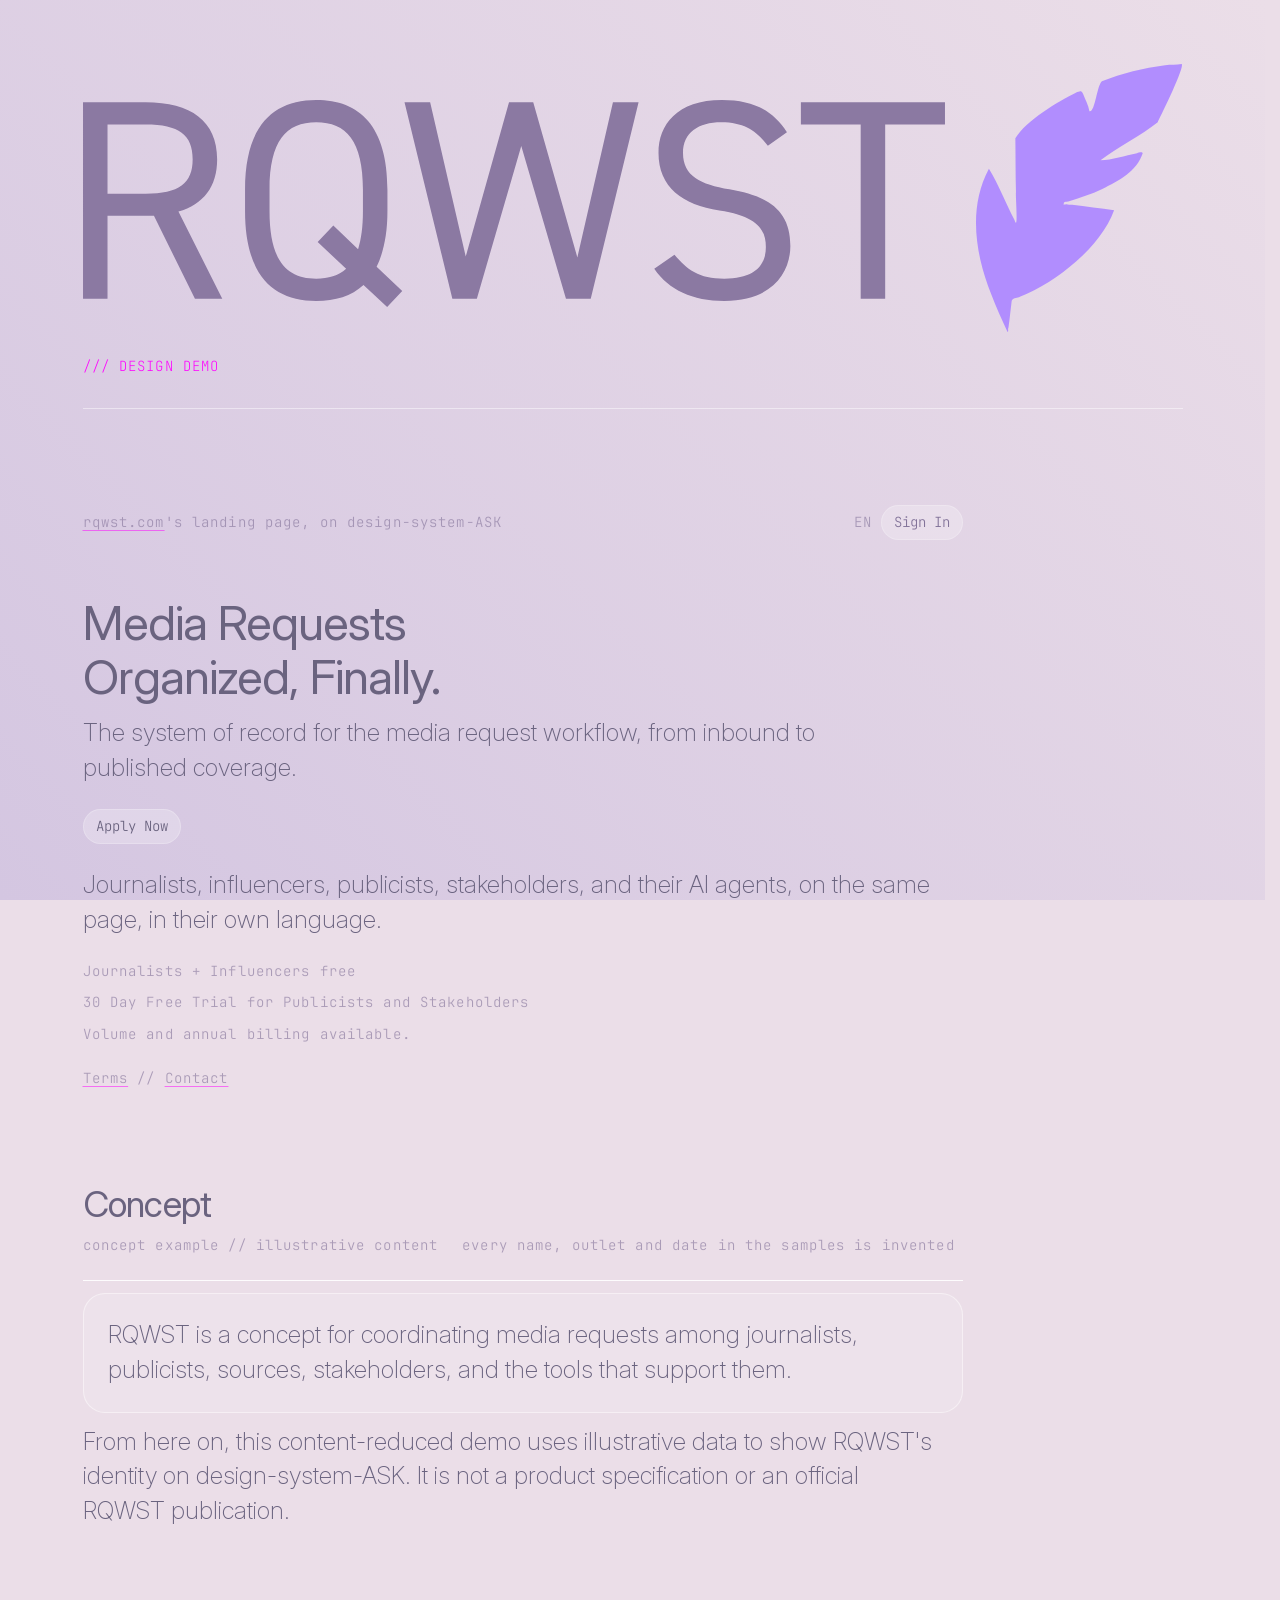
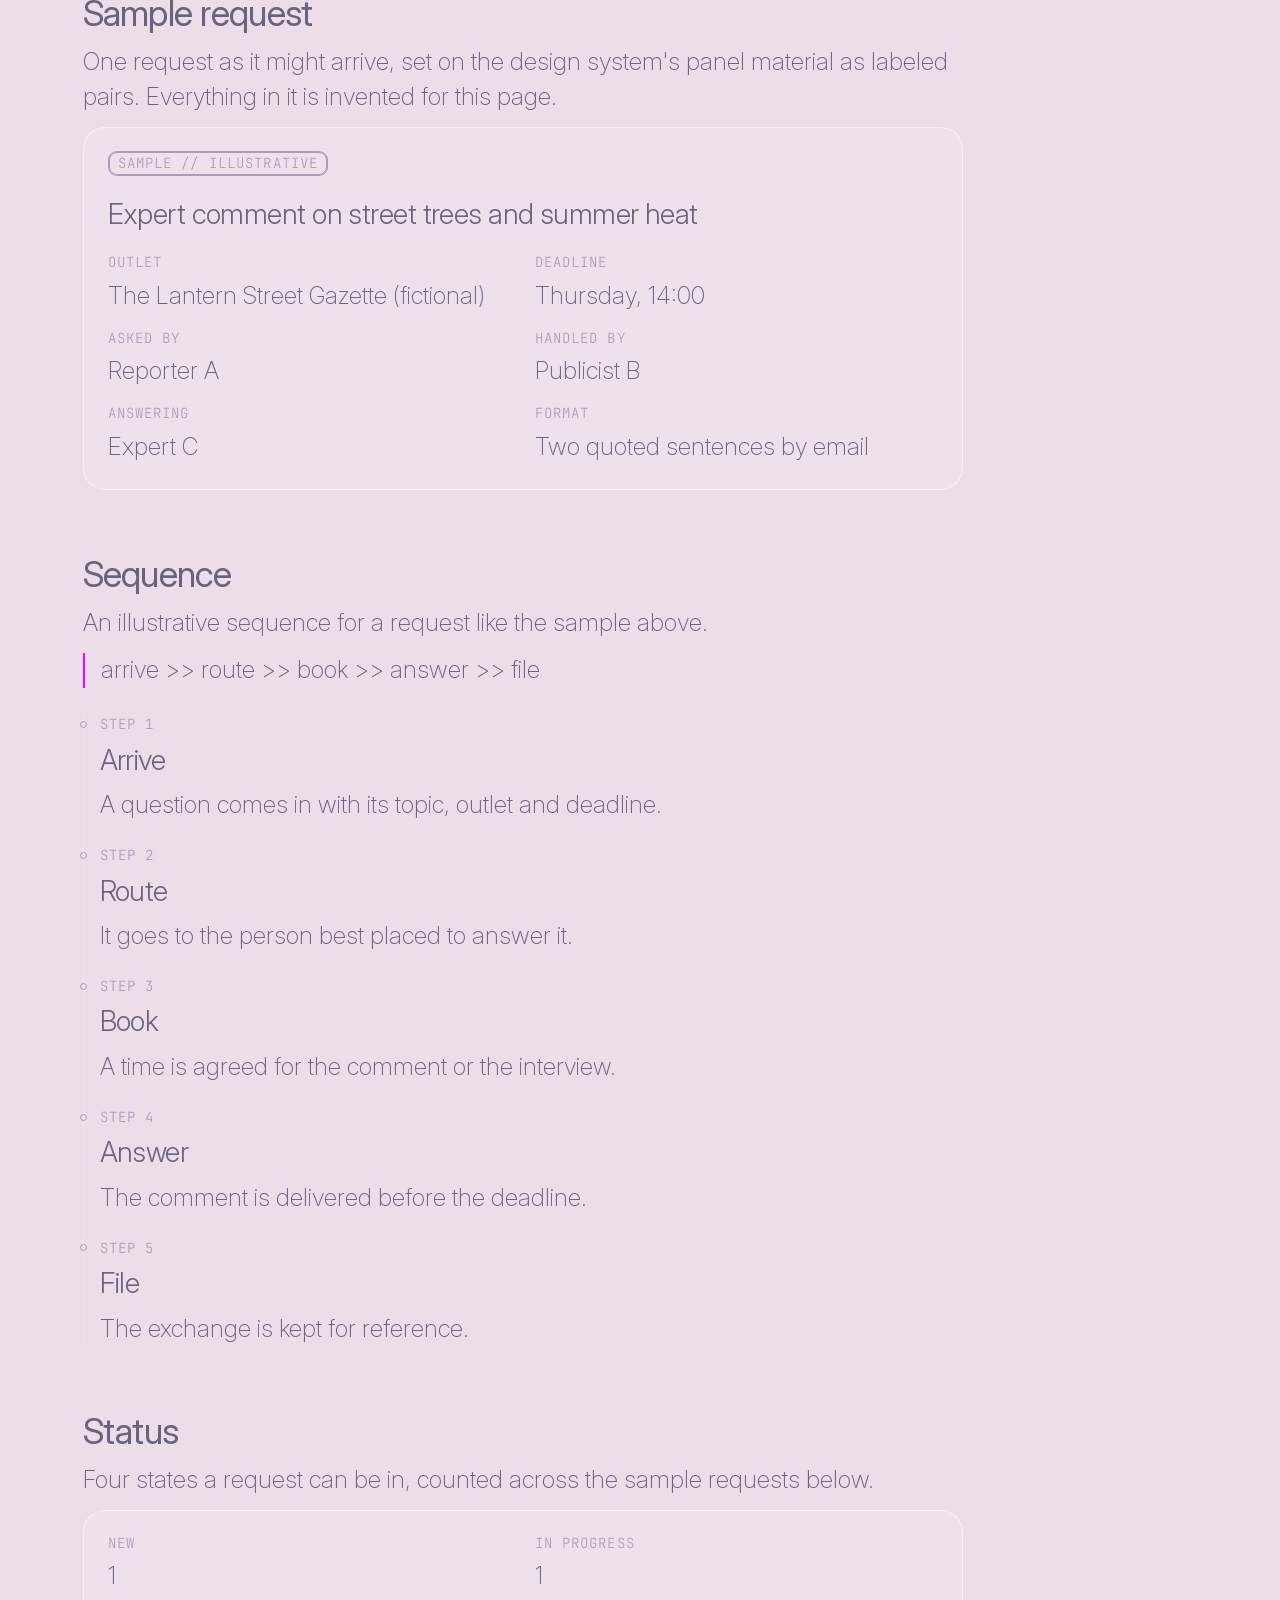
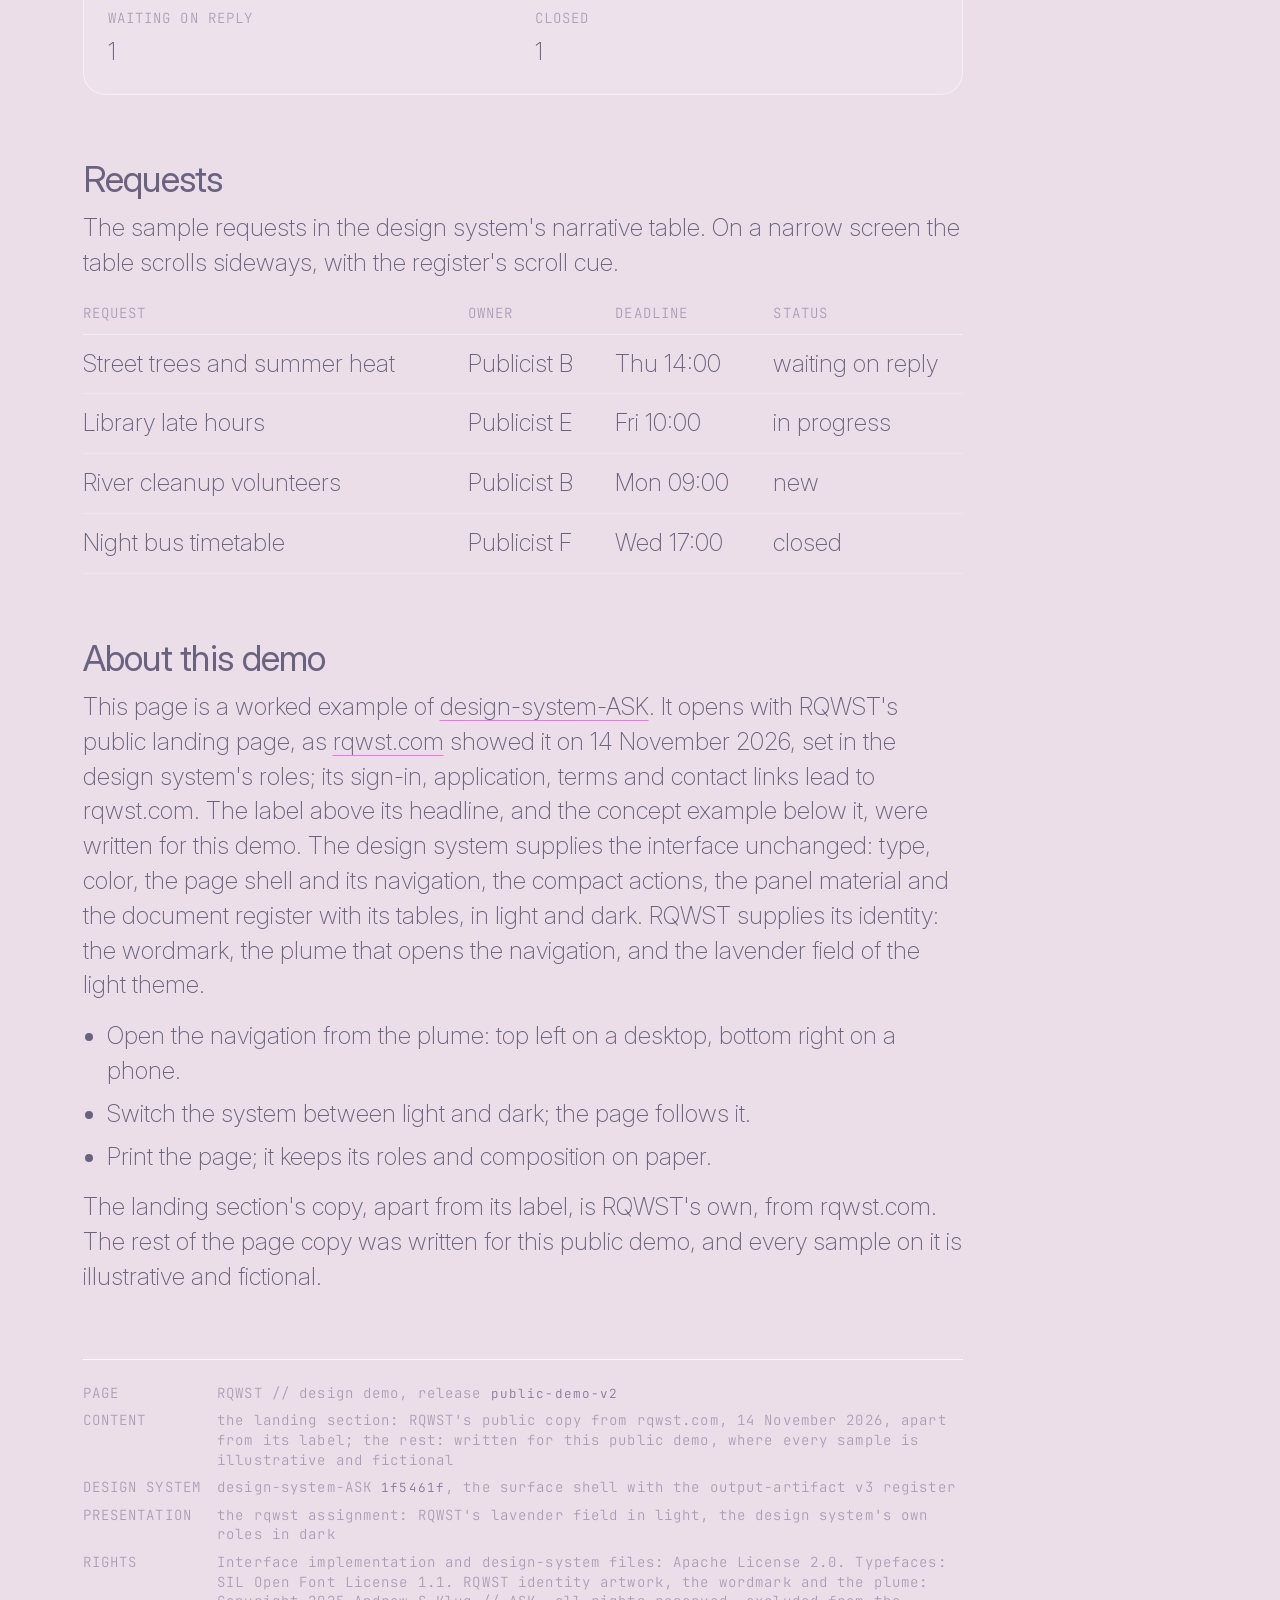
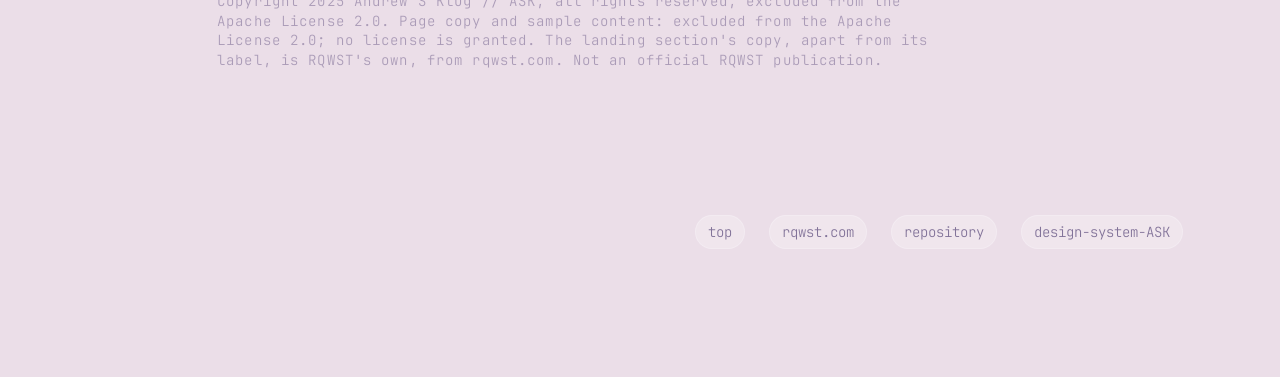
==== commit 0a5ee50b: "feat: set the RQWST demo's sequence on the design system's ordered sequence - landing label: link rq" ====
--- a/source/pages/public-demo.html
+++ b/source/pages/public-demo.html
@@ -6,7 +6,7 @@
 <title>RQWST // design demo</title>
 <meta name="description" content="RQWST's public landing page, then an illustrative concept example, on design-system-ASK. The concept samples are fictional.">
 <meta name="dcterms.rights" content="Interface implementation and design-system files: Apache License 2.0. Typefaces: SIL Open Font License 1.1. RQWST identity artwork, the wordmark and the plume: Copyright 2025 Andrew S Klug // ASK, all rights reserved, excluded from the Apache License 2.0. Page copy and sample content: excluded from the Apache License 2.0; no license is granted. The landing section's copy, apart from its label, is RQWST's own, from rqwst.com. Not an official RQWST publication.">
-<meta name="generator" content="design-system-ASK 300ec48 // surface shell + output-artifact v3 register // sealed by tools/seal.py">
+<meta name="generator" content="design-system-ASK 1f5461f // surface shell + output-artifact v3 register // sealed by tools/seal.py">
 <meta name="color-scheme" content="light dark">
 <link rel="canonical" href="https://rqwst.a-s-k.studio/">
 <meta property="og:site_name" content="RQWST // design demo">
@@ -59,7 +59,7 @@
 <div class="artifact doc-flow">
   <section class="rq-landing" id="landing" aria-labelledby="landing-title">
     <div class="rq-landing-bar">
-      <p class="doc-meta">rqwst.com's landing page, on design-system-ASK</p>
+      <p class="doc-meta"><a class="surface-text-link" href="https://rqwst.com/" target="_blank" rel="noopener">rqwst.com</a>'s landing page, on design-system-ASK</p>
       <div class="doc-actions">
         <p class="doc-label">EN</p>
         <a class="surface-action surface-action--secondary" href="https://rqwst.com/" target="_blank" rel="noopener">Sign In</a>
@@ -113,29 +113,29 @@
   <section class="doc-section" aria-labelledby="sequence">
     <h2 class="doc-section-title" id="sequence">Sequence</h2>
     <p class="doc-body">An illustrative sequence for a request like the sample above.</p>
-    <p class="doc-body">arrive&nbsp;&gt;&gt; route&nbsp;&gt;&gt; book&nbsp;&gt;&gt; answer&nbsp;&gt;&gt; file</p>
-    <ol class="rq-steps doc-flow" aria-label="The five steps of the sample sequence">
-      <li class="doc-group">
+    <p class="doc-body surface-emphasis-rail">arrive&nbsp;&gt;&gt; route&nbsp;&gt;&gt; book&nbsp;&gt;&gt; answer&nbsp;&gt;&gt; file</p>
+    <ol class="rq-steps doc-sequence" aria-label="The five steps of the sample sequence">
+      <li class="doc-sequence-step doc-group">
         <p class="doc-label">step 1</p>
         <h3 class="doc-subsection-title">Arrive</h3>
         <p class="doc-body">A question comes in with its topic, outlet and deadline.</p>
       </li>
-      <li class="doc-group">
+      <li class="doc-sequence-step doc-group">
         <p class="doc-label">step 2</p>
         <h3 class="doc-subsection-title">Route</h3>
         <p class="doc-body">It goes to the person best placed to answer it.</p>
       </li>
-      <li class="doc-group">
+      <li class="doc-sequence-step doc-group">
         <p class="doc-label">step 3</p>
         <h3 class="doc-subsection-title">Book</h3>
         <p class="doc-body">A time is agreed for the comment or the interview.</p>
       </li>
-      <li class="doc-group">
+      <li class="doc-sequence-step doc-group">
         <p class="doc-label">step 4</p>
         <h3 class="doc-subsection-title">Answer</h3>
         <p class="doc-body">The comment is delivered before the deadline.</p>
       </li>
-      <li class="doc-group">
+      <li class="doc-sequence-step doc-group">
         <p class="doc-label">step 5</p>
         <h3 class="doc-subsection-title">File</h3>
         <p class="doc-body">The exchange is kept for reference.</p>
@@ -190,11 +190,11 @@
   <footer class="provenance" id="provenance">
     <dl>
       <dt class="doc-label">page</dt>
-      <dd class="doc-meta">RQWST // design demo, release <code class="doc-code">public-demo-v1</code></dd>
+      <dd class="doc-meta">RQWST // design demo, release <code class="doc-code">public-demo-v2</code></dd>
       <dt class="doc-label">content</dt>
       <dd class="doc-meta">the landing section: RQWST's public copy from rqwst.com, 14 November 2026, apart from its label; the rest: written for this public demo, where every sample is illustrative and fictional</dd>
       <dt class="doc-label">design system</dt>
-      <dd class="doc-meta">design-system-ASK <code class="doc-code">300ec48</code>, the surface shell with the output-artifact v3 register</dd>
+      <dd class="doc-meta">design-system-ASK <code class="doc-code">1f5461f</code>, the surface shell with the output-artifact v3 register</dd>
       <dt class="doc-label">presentation</dt>
       <dd class="doc-meta">the rqwst assignment: RQWST's lavender field in light, the design system's own roles in dark</dd>
       <dt class="doc-label">rights</dt>
--- a/source/_dsa-tokens/colors_and_type.css
+++ b/source/_dsa-tokens/colors_and_type.css
@@ -299,6 +299,12 @@
 /* The root carries the solid edge; the body stays transparent so the root's
    background is what propagates to the canvas. */
 html { background-color: var(--bg-edge); }
+/* On paper the body's field scrolls with the document. Fixed, Chrome positions
+   it against the printing window's viewport and paints it only in a strip that
+   wide on each sheet, so a window narrower than the printed column leaves a band
+   of the root's field beside it. Scrolling, it is one gradient the length of the
+   document, the same from any window. It applies only in print. */
+@media print { body { background-attachment: scroll; } }
 body { background-color: transparent; }
 
 h1, .h1 {
--- a/source/_dsa-surface/surface-document.css
+++ b/source/_dsa-surface/surface-document.css
@@ -137,6 +137,39 @@
                      same heading treatment
      counterexample  a smaller, lighter or recolored heading signaling depth
 
+   ORDERED SEQUENCE
+     meaning         "this comes after the step before" — successive stages
+                     of one ordered run; it orders and does not emphasize.
+                     Succession is not containment: the sequence shares the
+                     hierarchy rail's geometry and keeps its own meaning, and
+                     neither composition composes the other
+     population      .doc-sequence on the list, an ol in the key, and
+                     .doc-sequence-step on each of its direct children. A step
+                     opens on its .doc-label; its internal rhythm is the
+                     composition it carries, a .doc-group in the key
+     owner           this module; the steps, their order and their words stay
+                     with the consuming surface, and the register supplies no
+                     numbering and no list semantics
+     reuses          the hierarchy rail's 1px --line-2 rule and --space-4
+                     inset, declared once for both compositions; --space-5
+                     between steps; the step label's own --fg-3 for each node
+     variation       none
+     exclusions      one continuous rail per sequence, through the whole of
+                     its last step: no segment per step and no rail on a step.
+                     A node is an unfilled ring, drawn only on a direct step:
+                     no fill, accent, glow, shadow or state, because the node
+                     is structural punctuation, not a status. In print, a rule
+                     asks the browser to keep a step that fits on one sheet
+                     whole, so its node, label and body travel together, and
+                     where the sequence continues on the next sheet the rail
+                     runs to the foot of the one before
+     example         five steps on one rail, a ring centered on the rail at
+                     each step's label line, the rail running on through the
+                     last step's body
+     counterexample  a timeline drawn as one segment per step; a filled or
+                     colored node marking progress; a sequence drawn as a
+                     hierarchy level, which says containment
+
    QUOTATION
      meaning         represented voice: words presented as someone's — quoted,
                      or introduced as what a speaker says — with optional
@@ -313,8 +346,9 @@
                      rail. Two railed passages in a row are held apart by
                      --space-5, as two emphasis rails are. NEUTRAL IS
                      STRUCTURE ONLY: the 1px hierarchy rail structures a section,
-                     a list or a block, and is never the outer boundary of a
-                     set-apart passage. A labeled range's scope rail
+                     a list or a block, the ordered sequence orders its steps
+                     on the same rule, and neither is ever the outer boundary
+                     of a set-apart passage. A labeled range's scope rail
                      (surface-treatments.css) is not a passage rail: it sits
                      in the outer margin, outside the content edge, and
                      bounds a label's scope beside a passage that keeps its own
@@ -401,33 +435,46 @@
      population      table.doc-table as the direct child of a .doc-table-scroll
                      box, for a narrative or a dense table alike; both markers
                      are needed. .doc-table-num on the th and td of a numeric
-                     column whose values share a format
+                     column whose values share a format.
+                     table.doc-compact-table on a narrative table the consumer
+                     declares short enough to fit its column
      owner           this module for the geometry of a table that adopts it.
                      The consumer owns the content, the columns, which tables
-                     are dense, which columns are numeric, any per-table
-                     widths, a name for each scroll box (role="region" with a
-                     label), and whether a table adopts the composition at all
+                     are dense, which are compact, which columns are numeric,
+                     any other per-table widths, a name for each scroll box
+                     (role="region" with a label), and whether a table adopts
+                     the composition at all. The consumer admits a table as
+                     compact only after its longest rows fit the narrowest
+                     column it ships to, at the register's own type sizes
      reuses          the --line-2 rule under every row and the --line-1 rule
                      under the header row; --space-3 block padding and
                      --space-5 between columns; tabular figures; the overflow
                      cue
      variation       a narrative table keeps a 32rem measure and scrolls below
-                     it; a dense value does not wrap; code in a cell breaks
-                     only at its own break opportunities. A table with a
-                     labeled range in its first or only column adds
-                     .doc-table-scroll--range-lane to its box, which keeps the
-                     range's lane inside the box that scrolls: the box reaches
-                     that 14px into the page's margin and pads it back, so no
-                     column, header or cell moves; scrolled, the table's
-                     content passes through the lane. A table without a range
-                     there does not take it, and a consumer that sets the
-                     box's inline margin or width itself restates the pair
+                     it; a compact table, marked table.doc-compact-table,
+                     takes no measure, with the same type, rules and spacing,
+                     and scrolls in its box, with the same cue, only where its
+                     content cannot fit; a dense value does not wrap; code in
+                     a cell breaks only at its own break opportunities. A
+                     table with a labeled range in its first or only column
+                     adds .doc-table-scroll--range-lane to its box, which
+                     keeps the range's lane inside the box that scrolls: the
+                     box reaches that 14px into the page's margin and pads it
+                     back, so no column, header or cell moves; scrolled, the
+                     table's content passes through the lane. A table without
+                     a range there does not take it, and a consumer that sets
+                     the box's inline margin or width itself restates the pair
      exclusions      never implied: not by table.doc-dense-table, not by a text
                      role on a cell and not by the table element, so a table
                      without both markers keeps its consumer's geometry, and a
                      table nested inside a cell takes none of the cell rules. It is
                      not itself a compact density: a comparison read across
                      options adds the comparison table composition (below).
+                     Nor is the compact marker a density: it gives up the
+                     measure alone, never type or spacing. The marker is
+                     never implied, not by a column count, and a comparison
+                     table (table.doc-compare-table) keeps the measure even
+                     when it is marked compact.
                      It has no stacked narrow-width layout: a surface that
                      must not scroll a table sideways, or that stacks its
                      rows, keeps its own geometry and does not adopt it. Text
@@ -628,7 +675,9 @@
      variation       "scroll >>", "<< scroll >>", "<< scroll"
      exclusions      nothing is shrunk, wrapped, enclosed or reflowed; a block
                      that fits shows nothing; print shows neither the label
-                     nor the fade, because paper cannot scroll
+                     nor the fade, because paper cannot scroll; while a block
+                     or box shows keyboard focus, the fade is dropped so its
+                     focus outline shows, and the label stays
      example         a wide diagram at a narrow width: a right-edge fade and
                      "scroll >>" held at the box's left edge
      counterexample  shrinking a diagram's type until it fits
@@ -670,10 +719,16 @@
    REGISTERED LITERALS — no token expresses these values
      1.4                   metadata and quotation-attribution leading
      1.3                   Caption leading inside document compositions
-     1px, 2px              hierarchy rail and passage rail widths
+     1px, 2px              hierarchy rail and passage rail widths; the
+                           hierarchy rail's 1px is also a sequence node's ring
+     7px, 50%              a sequence node's diameter and its round corners
+     0.5px, 3.5px          half the rail's rule and half a node: the offsets
+                           that center a node on the rail and its label line
      2px                   with --space-3, a labeled range's lane, which a
                            range-lane table's box keeps (surface-treatments.css)
      #000, transparent     overflow mask stops: alpha only, never paint
+     2px                   a scrollable block's or box's focus-outline width,
+                           the disclosure trigger's (surface-treatments.css)
      0.9em                 inline code, the foundation code rule's own size
      1lh, 2lh, 3lh         blank source lines in structured text; 1lh is also
                            the one line between declared peer groups
@@ -693,7 +748,11 @@
        larger value.
      - Without the helper a block or a table's box still scrolls and shows no
        cue. Keyboard scrolling of either is not claimed: nothing here sets a
-       tabindex.
+       tabindex, so whether either takes a Tab stop is the browser's choice,
+       or the consumer's where it sets one. When a browser or a consumer
+       makes one focusable, its focus indicator is the one this module draws:
+       a --fg-1 outline, 2px wide and --space-1 out, with the fade dropped
+       while it shows.
      - Print draws no overflow cue, but a block or a table's box that is wider
        than the printed column keeps its scroll clip there: what lies past its
        edge does not print. Nothing here reflows a block or a table for paper.
@@ -704,6 +763,19 @@
        drawn on the left: a right-to-left document is not yet served. A
        first column that spans rows is not served: the lane keys on each
        row's first cell.
+     - A sequence node is placed from the label role's own size and leading:
+       it sits on the first line of a step that opens on its .doc-label, at
+       the step's top. A step that opens on anything else, or that moves its
+       label down with padding or a border of its own, keeps the node where
+       the label line would be; the rendered check reports it.
+     - The node is drawn as the step's ::before. A consumer rule that gives a
+       step's ::before other content takes the node with it.
+     - In print a step longer than a sheet still breaks, and its node stays
+       with its label on the first part. Keeping a step whole can leave space
+       at the foot of a sheet; the rail runs on through it, because the
+       sequence continues on the next sheet.
+     - The sequence rail and its nodes are drawn on the left: a right-to-left
+       document is not yet served.
    ========================================================================= */
 
 /* ---- Text roles ------------------------------------------------------- */
@@ -966,8 +1038,13 @@
 :where(.doc-table-scroll > table.doc-table > thead > tr) > :where(th) { vertical-align: bottom; border-bottom-color: var(--line-1); }
 /* A narrative table keeps a readable measure: it never narrows below 32rem, and
    inside that width its columns share space by their content. At a narrower
-   width it scrolls in its box rather than squeezing prose. */
-:where(.doc-table-scroll > table.doc-table:not(.doc-dense-table)) { min-width: 32rem; }
+   width it scrolls in its box rather than squeezing prose. A compact table,
+   table.doc-compact-table, is a narrative table its consumer declares short
+   enough to fit, and takes no measure; where its content cannot fit at the
+   same sizes, it scrolls in its box as any table does. A comparison keeps the
+   measure even when it is marked compact. */
+:where(.doc-table-scroll > table.doc-table:not(.doc-dense-table, .doc-compact-table),
+       .doc-table-scroll > table.doc-table.doc-compare-table:not(.doc-dense-table)) { min-width: 32rem; }
 /* A numeric column — its header and its cells — aligns to the end on tabular
    figures, where its values share a format. */
 :where(.doc-table-scroll > table.doc-table > * > tr, .doc-table-scroll > table.doc-table > tr) > :where(.doc-table-num) {
@@ -1206,15 +1283,51 @@
   list-style: none;
 }
 
-/* ---- Hierarchy rail --------------------------------------------------- */
+/* ---- Hierarchy rail and ordered sequence ------------------------------ */
 
 /* The internal rhythm is a zero-specificity default, so a composition class
    placed alongside (.doc-section, .doc-group, .doc-prose) sets its own gap
    whatever the source order. */
 :where(.doc-hierarchy) { display: flex; flex-direction: column; gap: var(--space-3); }
-.doc-hierarchy {
+/* One neutral structural rail, declared once for two compositions. The
+   hierarchy rail says "this belongs inside the level above"; the sequence
+   says "this comes after the step before". They share this geometry and
+   nothing else: a sequence is not a hierarchy level, and neither composes
+   the other. */
+.doc-hierarchy,
+.doc-sequence {
   padding-left: var(--space-4);
   border-left: 1px solid var(--line-2);
+}
+
+/* The ordered sequence. The list's own markers give way to the rail, and the
+   steps sit --space-5 apart, a step being a larger unit than the lines of a
+   group. The rail is the list's border, so it runs the list's full height,
+   through the body of its last step. */
+.doc-sequence {
+  list-style: none;
+  margin: 0;
+  display: flex;
+  flex-direction: column;
+  gap: var(--space-5);
+}
+/* One node per direct step: an unfilled ring in the step label's own --fg-3,
+   centered on the rail's 1px rule and on the first line of the label the step
+   opens on. The rule's center lies the rail's --space-4 inset plus half the
+   rule, 0.5px, left of the step's content edge; the label's line is its
+   caption size at --lh-tight; 3.5px is half the ring. The rail shows through
+   the ring's empty center. */
+.doc-sequence > .doc-sequence-step { position: relative; }
+.doc-sequence > .doc-sequence-step::before {
+  content: "";
+  position: absolute;
+  left: calc(-1 * var(--space-4) - 0.5px - 3.5px);
+  top: calc(var(--fs-caption) * var(--lh-tight) / 2 - 3.5px);
+  width: 7px;
+  height: 7px;
+  box-sizing: border-box;
+  border: 1px solid var(--fg-3);
+  border-radius: 50%;
 }
 
 /* ---- Passage rail ----------------------------------------------------- */
@@ -1229,7 +1342,8 @@
    content, so it takes the magenta emphasis rail, declared exactly as the
    emphasis rail declares it. The document's own callout — a thesis, a posed
    question, a contrast — is .surface-emphasis-rail itself, magenta, composed
-   onto a document text role. Neutral is structure only: the hierarchy rail. */
+   onto a document text role. Neutral is structure only: the hierarchy rail and
+   the ordered sequence on its geometry. */
 .doc-quote {
   --surface-emphasis-accent: var(--ask-emphasis-violet);
   border-left: 2px solid var(--surface-emphasis-accent);
@@ -1352,6 +1466,23 @@
 .doc-pre[data-overflow-start]:not([data-overflow-end])::after,
 .doc-table-scroll[data-overflow-start]:not([data-overflow-end])::after { content: "<< scroll"; }
 
+/* Focus. Nothing here sets a tabindex, but a browser may make a block or a
+   table's box that scrolls focusable, and a consumer may. When it shows
+   keyboard focus, a --fg-1 outline surrounds it, 2px wide and --space-1 out:
+   the disclosure trigger's outline geometry, without its foreground or
+   indicator. The fade is a mask on the same box, and a mask hides what is
+   drawn outside the box, so with the fade in place this outline would not
+   show at all. The fade is dropped while focus shows, and the label beneath
+   still names the direction. This follows the mask rule at the same
+   specificity, so it wins. */
+.doc-pre:focus-visible,
+.doc-table-scroll:focus-visible {
+  outline: 2px solid var(--fg-1);
+  outline-offset: var(--space-1);
+  -webkit-mask-image: none;
+          mask-image: none;
+}
+
 /* Print draws neither. Paper cannot scroll, so a label that says to scroll and
    a fade over content no one can reach are both wrong there, and the helper's
    attributes still describe the screen's width. The block and the table print
@@ -1367,3 +1498,11 @@
   .doc-pre[data-overflow]::after,
   .doc-table-scroll[data-overflow]::after { display: none; }
 }
+
+/* In print, the rule asks the browser to keep a sequence step that fits on
+   one sheet whole, so its node, its label and its body travel together.
+   Where the sequence breaks between steps, the rail, the list's own border,
+   runs to the foot of the sheet and resumes at the head of the next. */
+@media print {
+  .doc-sequence > .doc-sequence-step { break-inside: avoid; }
+}
--- a/source/styles/rqwst.css
+++ b/source/styles/rqwst.css
@@ -33,9 +33,20 @@
 /* The metadata strip: its facts set close. */
 .meta > p { margin: 0; }
 
-/* The sequence: one register group per step, in order, a register flow
-   whose peers sit --space-5 apart. */
-:where(.artifact) .rq-steps { list-style: none; padding-left: 0; gap: var(--space-5); }
+/* The sequence: the design system's ordered sequence, .doc-sequence in
+   surface-document.css, one .doc-sequence-step per step, in order. The
+   register owns its rail, the steps' --space-5 rhythm and each step's node;
+   nothing here restates or changes them. Its summary above is the register's
+   authorial callout, on the magenta emphasis rail, and the two rails' left
+   edges are the column's start.
+
+   The page adds one thing, its own exception to the register's spacing: the
+   list leads by --space-4 more than the section's gap. The register gives a
+   sequence no lead of its own, so in a section it would sit --space-3 below
+   the summary. Release 1 set these steps as a register flow, which takes that
+   lead, and the page keeps the --space-3 + --space-4 it has always had. If
+   the register later gives a sequence a lead, recheck this rule. */
+.doc-section > .rq-steps { margin-top: var(--space-4); }
 
 /* A plane on the panel material: its content stacked at the plane's gap. */
 .rq-plane { padding: var(--space-5); display: flex; flex-direction: column; gap: var(--space-5); }
@@ -49,18 +60,6 @@
    the request and its status wrap. A per-table width the register leaves to
    its consumer. */
 [aria-labelledby="requests"] .doc-table > tbody > tr > td:is(:nth-child(2), :nth-child(3)) { white-space: nowrap; }
-
-/* A keyboard-focused table box: the page makes it focusable (tabindex), and
-   at the donor commit the register's scroll fade masks the browser's own
-   focus ring on a narrow screen. This is design-system-ASK#211's rule, kept
-   here until a release takes that commit's surface-document.css (VENDOR.md,
-   behind by decision); remove it then. */
-.doc-table-scroll:focus-visible {
-  outline: 2px solid var(--fg-1);
-  outline-offset: var(--space-1);
-  -webkit-mask-image: none;
-          mask-image: none;
-}
 
 /* The landing section: rqwst.com's landing page set in the register's roles,
    ahead of the concept example. The source sets its hero in open space; here
--- a/source/styles/rqwst-assignment.css
+++ b/source/styles/rqwst-assignment.css
@@ -17,7 +17,9 @@
    Everything else is inherited: the foreground ramp, lines, line overlay,
    glass and panel material, shadows, emphasis accents, link underline and
    focus, and the rail dose, which the field declaration selects (bare on this
-   unreviewed field; no rail is drawn in this artifact).
+   unreviewed field). Neither rail this artifact draws takes a dose on any
+   field: the sequence summary's magenta authorial callout is an emphasis
+   accent, and the steps' rail is the neutral ordered-sequence rail.
 
    The dark context binds nothing below Tier 3. Its field is ASK's exact ink
    pair and its foreground ASK's #D4C6E1 ramp, so the foundation's own dark
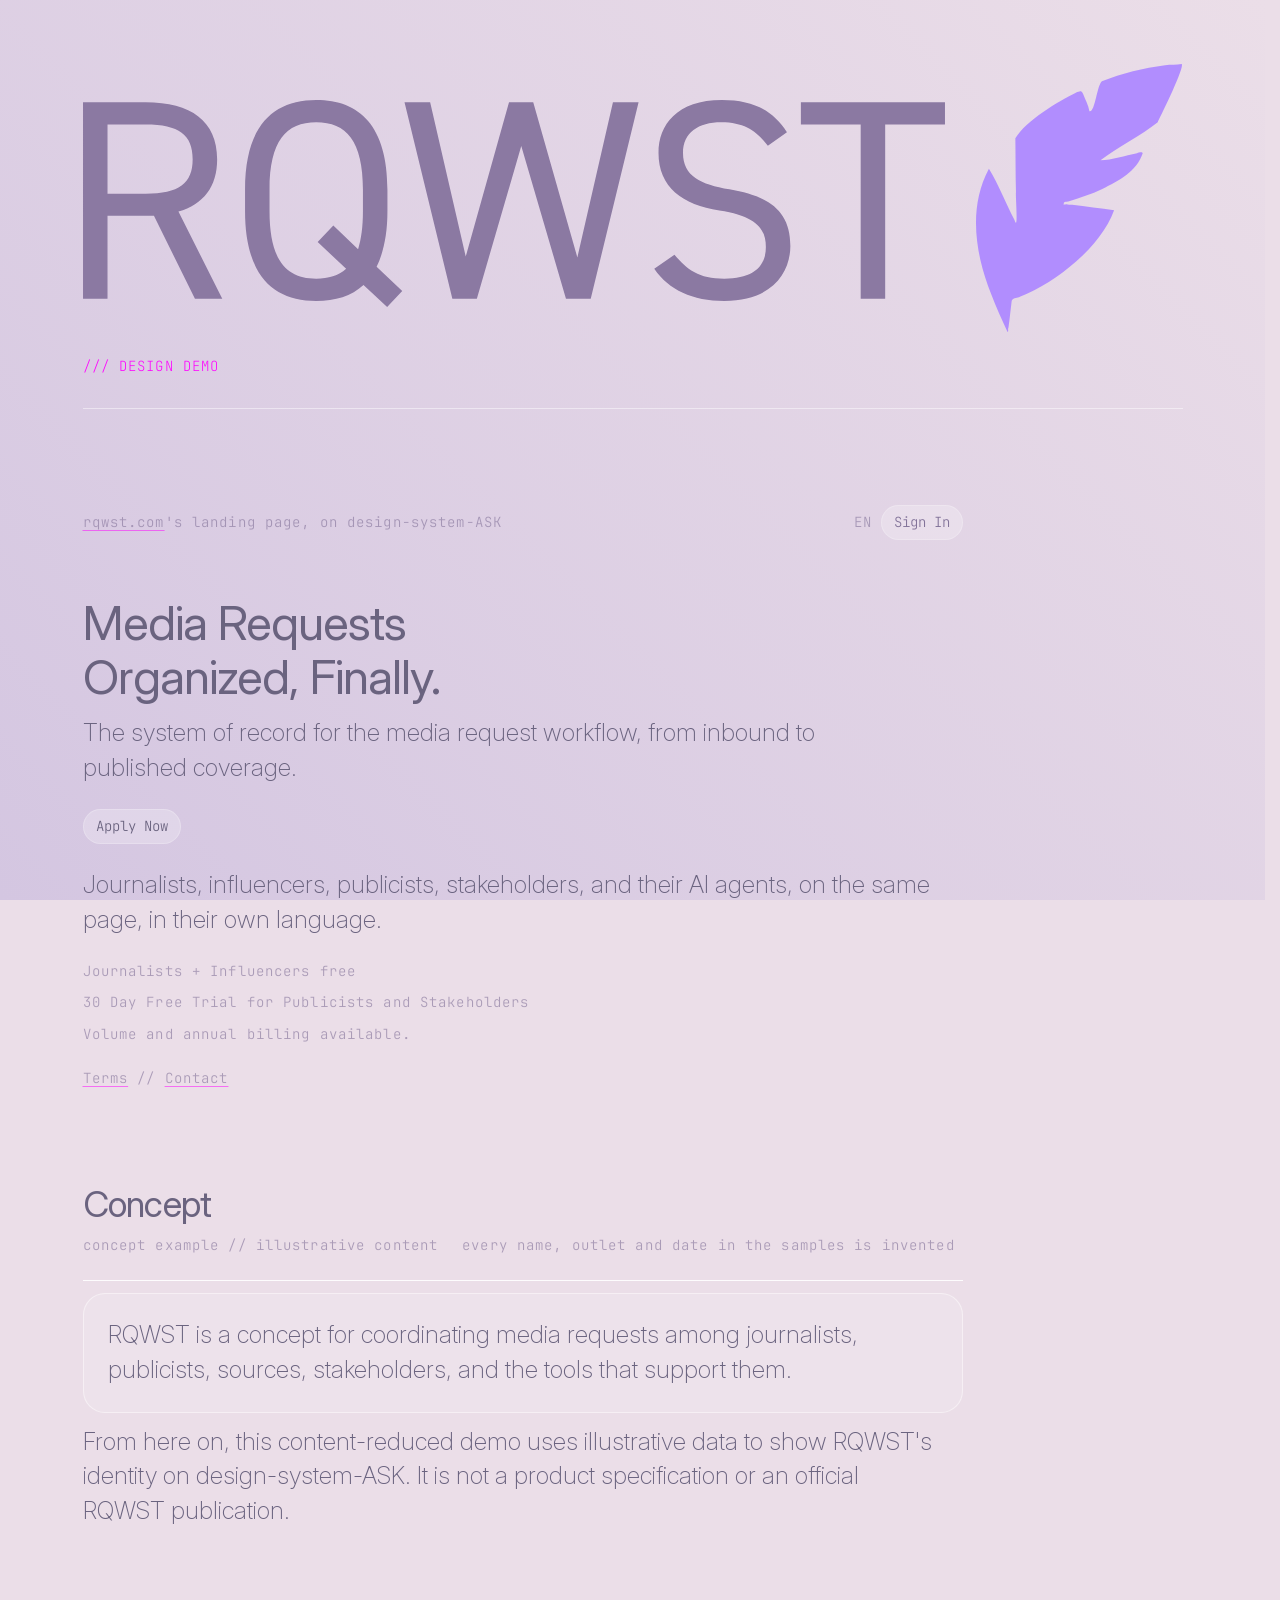
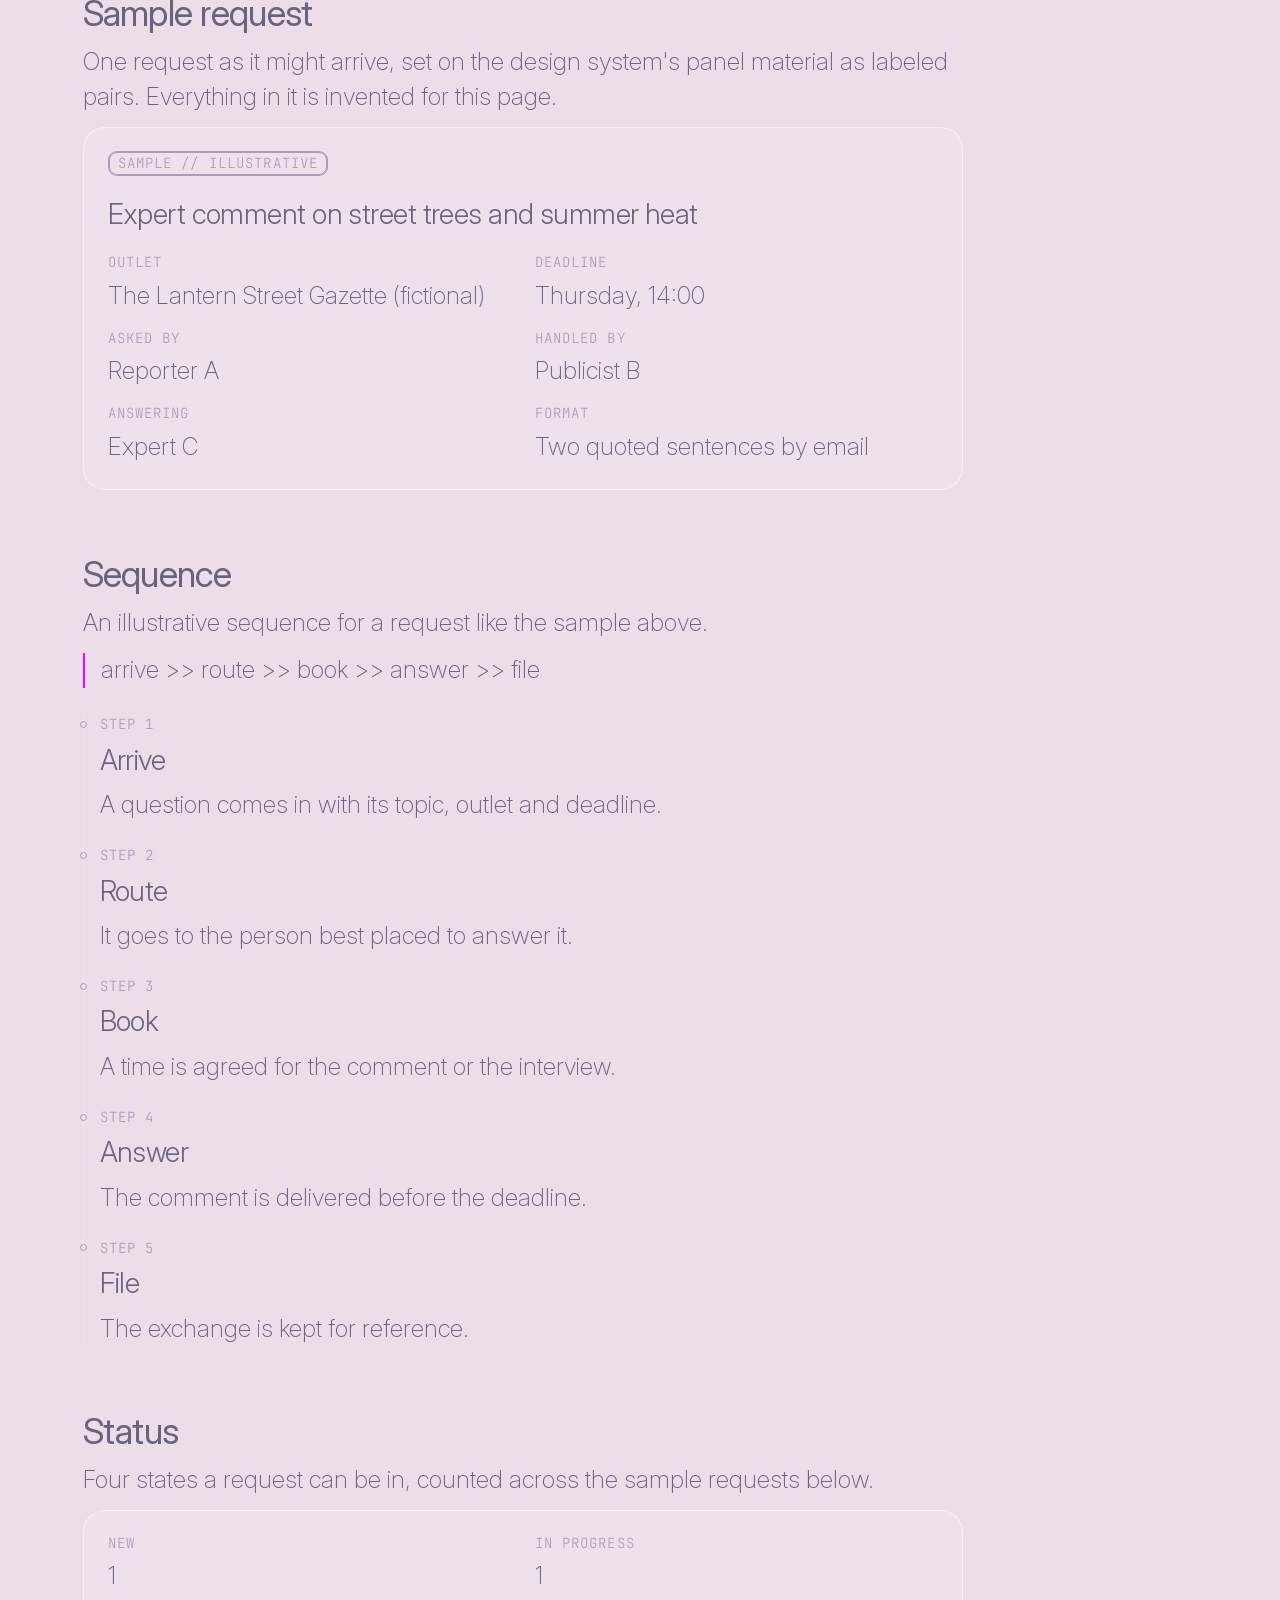
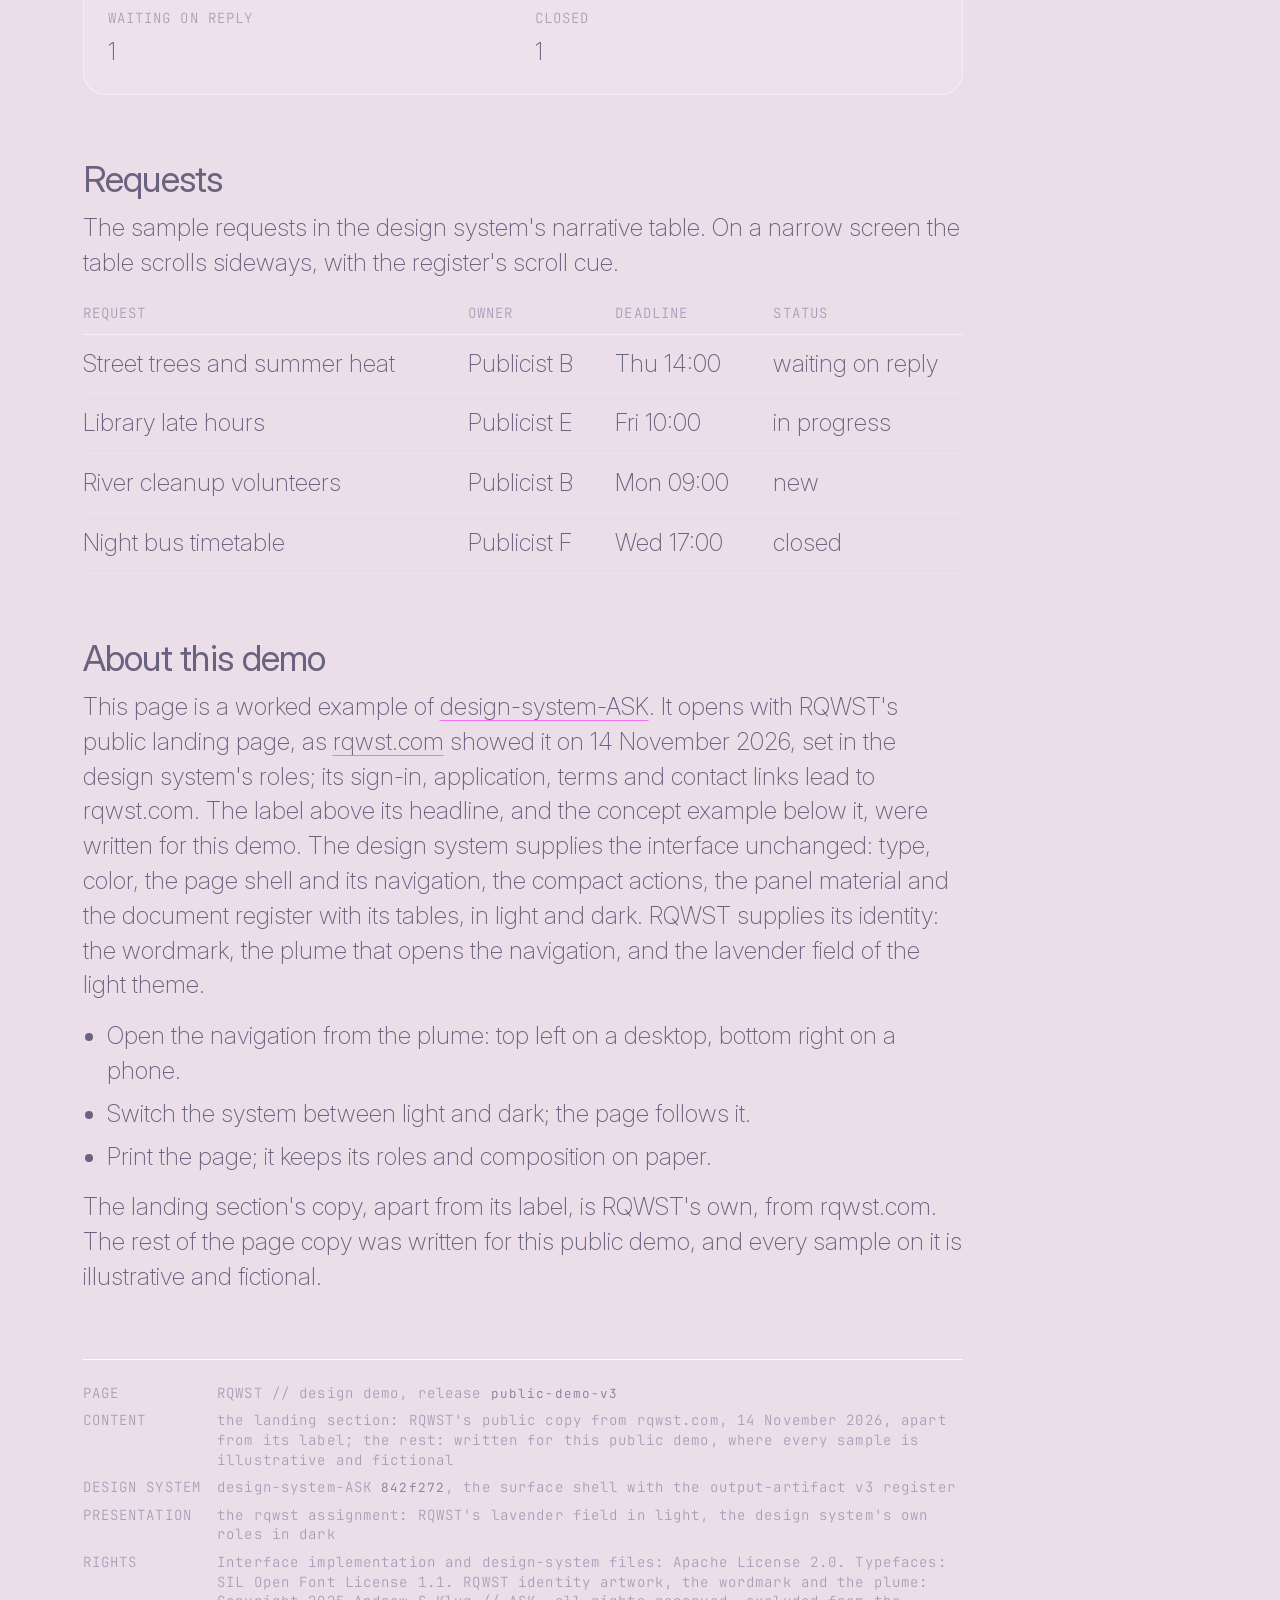
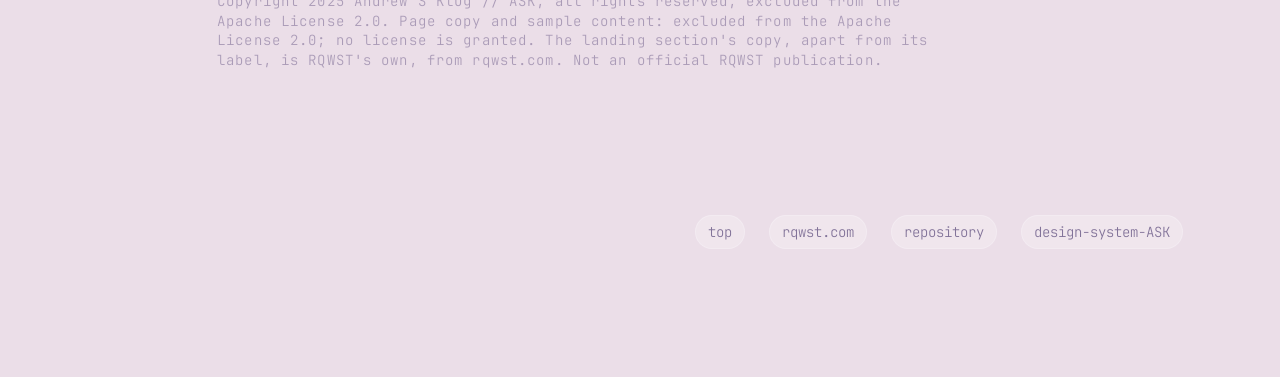
==== commit a14548ff: "feat: move the RQWST demo to design-system-ASK 842f272, release 3 - vendored files: take design-syst" ====
--- a/source/pages/public-demo.html
+++ b/source/pages/public-demo.html
@@ -6,7 +6,7 @@
 <title>RQWST // design demo</title>
 <meta name="description" content="RQWST's public landing page, then an illustrative concept example, on design-system-ASK. The concept samples are fictional.">
 <meta name="dcterms.rights" content="Interface implementation and design-system files: Apache License 2.0. Typefaces: SIL Open Font License 1.1. RQWST identity artwork, the wordmark and the plume: Copyright 2025 Andrew S Klug // ASK, all rights reserved, excluded from the Apache License 2.0. Page copy and sample content: excluded from the Apache License 2.0; no license is granted. The landing section's copy, apart from its label, is RQWST's own, from rqwst.com. Not an official RQWST publication.">
-<meta name="generator" content="design-system-ASK 1f5461f // surface shell + output-artifact v3 register // sealed by tools/seal.py">
+<meta name="generator" content="design-system-ASK 842f272 // surface shell + output-artifact v3 register // sealed by tools/seal.py">
 <meta name="color-scheme" content="light dark">
 <link rel="canonical" href="https://rqwst.a-s-k.studio/">
 <meta property="og:site_name" content="RQWST // design demo">
@@ -190,11 +190,11 @@
   <footer class="provenance" id="provenance">
     <dl>
       <dt class="doc-label">page</dt>
-      <dd class="doc-meta">RQWST // design demo, release <code class="doc-code">public-demo-v2</code></dd>
+      <dd class="doc-meta">RQWST // design demo, release <code class="doc-code">public-demo-v3</code></dd>
       <dt class="doc-label">content</dt>
       <dd class="doc-meta">the landing section: RQWST's public copy from rqwst.com, 14 November 2026, apart from its label; the rest: written for this public demo, where every sample is illustrative and fictional</dd>
       <dt class="doc-label">design system</dt>
-      <dd class="doc-meta">design-system-ASK <code class="doc-code">1f5461f</code>, the surface shell with the output-artifact v3 register</dd>
+      <dd class="doc-meta">design-system-ASK <code class="doc-code">842f272</code>, the surface shell with the output-artifact v3 register</dd>
       <dt class="doc-label">presentation</dt>
       <dd class="doc-meta">the rqwst assignment: RQWST's lavender field in light, the design system's own roles in dark</dd>
       <dt class="doc-label">rights</dt>
--- a/source/_dsa-tokens/colors_and_type.css
+++ b/source/_dsa-tokens/colors_and_type.css
@@ -102,6 +102,20 @@
   --ask-emphasis-magenta: #FF00FF;
   --ask-emphasis-violet:  #AA40FF;
   --ask-emphasis-cyan:    #00BEFF;
+
+  /* ---------- State values (reserved — the sanctioned semantic systems only) ----------
+     The physical colors of Spectral State's health ramp and Evidence State's two own roles,
+     defined once here beside the emphasis accents those systems also bind. One value in both
+     themes; no theme block redefines them. They are NOT general UI, chrome, emphasis or
+     interaction color: a surface reaches them only through a semantic role (--state-*,
+     --evidence-*), whose system owns its meaning, applicability and grammar. They add no hue to
+     the palette above, and the emphasis accents stay three. */
+  --ask-state-value-green:         hsl(120, 95%, 60%);   /* #38FA38 — Spectral State earned */
+  --ask-state-value-yellow:        hsl( 60, 95%, 60%);   /* #FAFA38 — Spectral State structural */
+  --ask-state-value-orange:        hsl( 30, 100%, 50%);  /* #FF8000 — Spectral State partial */
+  --ask-state-value-red:           hsl(  0, 95%, 60%);   /* #FA3838 — Spectral State deflated */
+  --ask-state-value-brown:         hsl( 30, 45%, 48%);   /* #B17A43 — Evidence State weakened */
+  --ask-state-value-lavender-gray: hsl(264,  8%, 53%);   /* #857E91 — Evidence State not yet testable */
 
   /* ==== TIER 1 — Foundation (semantic role tokens; gradient mechanism uses Tier 2 values) ==== */
   /* ---------- Semantic — Light mode (default) ---------- */
--- a/source/_dsa-surface/surface-treatments.css
+++ b/source/_dsa-surface/surface-treatments.css
@@ -1,7 +1,7 @@
 /* =========================================================================
    surface-treatments — separate surfaces composed from three axes; the
    disclosure; content emphasis; the bordered label; the labeled range; rail
-   paint; the scope underline.
+   paint; fill paint; the scope underline.
 
    An OPT-IN VISUAL RULE under Foundations. It owns PRESENTATION ONLY: no
    markup, no semantics, no template, and no generated preview. A consuming
@@ -268,26 +268,16 @@
                      --surface-rail-paint-earned,
                      --surface-rail-paint-structural and
                      --surface-rail-paint-deflated
-     owner           this module: each paint and its dose per field. Spectral
-                     State owns each color and its theme. The composing meaning
+     owner           this module: each paint and its dose. Spectral State owns
+                     each color. The composing meaning
                      binds a role to its color and to that color's paint:
                      Review Semantics for a range, Criterion Assessment for an
                      assessment. Each rail's composition keeps its place,
                      length, gap and containment
-     reuses          the rail's own color, through currentColor; the root
-                     theme, [data-theme] and prefers-color-scheme, as Spectral
-                     State resolves its values; and a field the root declares
-                     with data-surface-field
-     variation       the dose, per color and field. Structural takes a 1px
-                     same-color, zero-blur ring, 4px apparent, on one reviewed
-                     pairing: the light lavender field with Spectral State's
-                     light values, which is the light theme's own field, or a
-                     root that declares ask-lavender in light. It takes none on
-                     the dark ink field and under any other declaration:
-                     ask-ink, ask-lavender in dark, or a field not reviewed
-                     here, which keeps the bare stroke until its own dose is
-                     measured and added. Earned and deflated take none
-                     everywhere
+     reuses          the rail's own color, through currentColor
+     variation       none today: every color takes none, the plain 2px stroke,
+                     on both fields. Each paint stays the one place a measured
+                     dose for its color would be added
      exclusions      paint only: no width, place, length or gap, and nothing
                      that moves text. A rail only: never a bordered label's
                      edge, an emphasis perimeter or bloom, the hierarchy rail,
@@ -300,12 +290,64 @@
                      for one of those colors would bind every rail drawn in it
      example         a declined range's scope rail and an adverse
                      assessment's rail: one red, one paint, in two places;
-                     caution's yellow ring the same beside a summary, a value
-                     field and the key
+                     caution's yellow the same plain stroke beside a summary, a
+                     value field and the key
      counterexample  a meaning setting its own dose or theme branch for a
                      color this module paints; the bordered label's edge
                      recipe copied onto a rail; a rail's dose that follows a
                      .theme-dark subtree while its color follows the root
+
+   FILL PAINT
+     meaning         how a governed color is painted as a filled shape or
+                     field: the shape at 100% of its color, its boundary in
+                     the same color, and the ink of any text set on it. The
+                     same color filled takes the same ink, whichever meaning
+                     draws it
+     population      role- and state-bearing filled shapes and fields: a
+                     state node, a function's part or field, a key's filled
+                     specimen. One ink per fill color, keyed by the color:
+                     --surface-fill-ink-on-yellow, -on-green, -on-orange,
+                     -on-cyan, -on-red, -on-violet, -on-magenta, -on-white
+                     and -on-lavender; and the neutral filled shape,
+                     --surface-fill-neutral, --surface-fill-neutral-edge and
+                     --surface-fill-ink-on-neutral
+     owner           this module: the recipe (fill, boundary, ink), each ink,
+                     the neutral shape's paint and every theme exception. The
+                     semantic systems own each color and bind each role to its
+                     color's ink: Spectral State (--state-*-ink) and Three
+                     Functions (--function-*-ink). The composing surface or
+                     engine owns the shape: its geometry, stroke width,
+                     cutouts, layout and emphasis
+     reuses          --ask-fg-light (#6A637F), --ask-lavender-ask (#D4C6E1)
+                     and, on magenta in dark only, --fg-high-contrast
+                     (#201D26, README registered use 4) as inks;
+                     --ask-surface for the neutral fill
+     variation       two declared theme exceptions and nothing else: magenta's
+                     ink is the lavender in light and the high-contrast ink in
+                     dark; the neutral shape is --ask-surface with a white edge
+                     in light and the lavender in dark. Every other ink is the
+                     same in both themes, as the colors are. The root theme
+                     decides, as it does for the colors; a .theme-dark subtree
+                     is not a field this module paints
+     exclusions      a dot, chip, rail, bordered label, range, underline or
+                     sequence node is not a filled shape: it takes no fill
+                     paint or ink and keeps its own paint, solid or not (a
+                     review state square, a key's marker dot). The interactive
+                     spine's and radial's state marks take this paint; a
+                     radial mark that asserts no state is structure, not a
+                     filled shape, and keeps its engine's own neutral wash,
+                     which this module does not govern. A
+                     structural diagram node (diagram-static-H, -V, -SEQ,
+                     -FLOW) keeps its own neutral paint. A geometric cutout is
+                     the composing shape's own, drawn as a hole, never painted.
+                     A filled shape's emphasis (hover, selection) is never a
+                     step in its fill
+     example         a held node and a judicial part: one cyan, one ink, two
+                     meanings
+     counterexample  a meaning restating an ink for its own role; a semantic
+                     fill at 30% beside one at 100%; text on a fill in the
+                     theme foreground; a neutral node drawn in --fg-1, the
+                     foreground's color rather than the neutral shape's paint
 
    SCOPE UNDERLINE
      meaning         the exact words inside a block that one label governs:
@@ -339,14 +381,20 @@
                      underline that brightens on hover; a text link's 1px line
                      reused to mark scope
 
-   THE BORDERED LABEL'S EDGE. An apparent 2px edge in light and 1.5px in
-   dark: the fixed 1px border plus a same-color, zero-blur reinforcement of
-   1px light and 0.5px dark. The reinforcement is paint, not layout, so the
+   THE BORDERED LABEL'S EDGE. An apparent 2px edge in light and the plain
+   1px border in dark: the fixed 1px border plus a same-color, zero-blur
+   reinforcement of 1px in light and 0px in dark, the same layer drawing
+   nothing. One recipe for the whole
+   family, review marks, neutral labels and emphasis chips alike, calibrated
+   by field: a 1px line in a bright color reads strongly on the dark ink and
+   quietly on the light lavender, so the light field takes the stronger edge.
+   The colors are the same in both themes; only the edge's
+   strength differs. The reinforcement is paint, not layout, so the
    box measures the same in both themes and nothing moves when the theme
    changes. Because it paints outside the border, a clipping box (a
    scrolling table, a scrolling block) would cut it where a label meets its
    edge, and that side would fall back to the bare 1px border. The label
-   therefore keeps 1px of inline margin, the larger of the two doses, in
+   therefore keeps 1px of inline margin, the light dose, in
    both themes: on its inline sides the reinforcement lands inside the
    label's own margin box, so a label at the start of a table's first column
    or the end of its last, scrolled fully into view, keeps its whole edge.
@@ -354,9 +402,9 @@
    table's cells do with their block padding; the label takes no block
    margin, which would change the line it sits on. On a
    surface with an accent of its own the chip's edge is heavier than the
-   panel's perimeter (2px against 1.5px in light, 1.5px against 1px in
-   dark); a compact label and a whole unit's perimeter work at different
-   scales, and neither is adjusted to match the other.
+   panel's perimeter in light (2px against 1.5px) and equal to it in dark
+   (1px each); a compact label and a whole unit's perimeter work at
+   different scales, and neither is adjusted to match the other.
 
    THE LABELED RANGE'S LANE. Every passage rail in the register sits at the
    content edge and insets its text. A range's scope rail sits outside that
@@ -405,27 +453,44 @@
    THE RAIL'S PAINT. A paint is a dose with no color of its own: a
    zero-blur box-shadow layer, or none. The rail that takes it sets its own
    color and draws both its 2px stroke and the paint in that color, so a
-   paint can never drift from its rail's color. Structural's ring on the
-   lavender field paints 1px beyond the stroke on every side, 4px apparent
-   and 1px past each end; it is paint, not layout, so no text moves. The
-   yellow is Spectral State's recorded brightness watch-point on the light
-   field, and as a bare 2px rail on the light lavender ground it all but
-   disappears; green and red read as a bare stroke on both fields, and
-   every rail on the dark ink keeps the bare stroke. The dose answers that
-   field and that value, not a light theme: a root that declares any other
-   field keeps the bare stroke rather than inheriting the lavender's ring.
-   ask-ink is the dark field's own; any other, a light field of another
-   color included, is unreviewed until a rail is measured on it. A root
-   that declares no field is taken to paint its theme's own. A dose
-   resolves at the root, as its color does: Spectral State's values follow
-   the root theme only, so a .theme-dark subtree on a light page keeps the
-   light value and the light dose. criterion-assessment.html draws each
-   rail bare and dosed on the same field, as the calibration's specimen. A
-   paint of none leaves its rail with no shadow at all, as the labeled
-   range's contract asks of every color it admits; a dose for green or red
-   would reach the scope rail too, and that contract with it. Under forced
-   colors the browser drops every shadow and gives the stroke a system
-   color; a print without background graphics drops the ring.
+   paint can never drift from its rail's color. Every paint is none: since
+   Spectral State v1.2 a color takes one value in both themes, and in it the
+   plain 2px stroke reads on the light lavender and the dark ink alike,
+   caution's yellow included. Until then caution's rail took
+   a 1px same-color ring on the light field, answering Spectral State's
+   deeper light yellow, which as a bare rail all but disappeared there; that
+   dose is retired with the value it answered, and the rail paint no longer
+   reads a root's data-surface-field declaration, which selected it (the
+   declaration keeps its other readers). A paint of none
+   leaves its rail with no shadow at all, as the labeled range's contract asks
+   of every color it admits. A dose added here later must be measured on the
+   field it answers, and would reach every rail drawn in its color, the scope
+   rail included. criterion-assessment.html draws the three assessment rails
+   as they ship. Under forced colors the browser gives the stroke a system
+   color.
+
+   THE FILL'S PAINT. A filled shape takes its color at 100%, its boundary
+   in the same color unless the composing meaning claims the outline for
+   another meaning (Three Functions gives function the fill and state the
+   outline), and any text on it in its color's ink. The inks are three
+   existing colors: the theme foreground's light value, #6A637F, on yellow,
+   green, orange, cyan, white and lavender, so that the bright fills read as
+   one family and no member of the set outweighs the others; the lavender on
+   red and violet. The set is consistent in ink, not in contrast: #6A637F
+   measures 5.07 on yellow and 4.02 on green, 2.65 on cyan and 2.25 on
+   orange. Magenta is the one color whose ink follows the theme:
+   the lavender in light, the high-contrast ink in dark. The neutral shape is
+   the static diagrams' own node in light, --ask-surface inside a white edge,
+   and the lavender in dark, its ink #6A637F in both; it is a paint of its
+   own, not --fg-1, which is a foreground and would leave the light neutral
+   node darker than every other shape. The recipe is two
+   classes and a modifier: .surface-fill on the shape, which reads --surface-fill-color and,
+   where the outline is claimed, --surface-fill-edge; and .surface-fill-ink on
+   text set on it, which reads --surface-fill-ink. .surface-fill--neutral
+   sets all three for the neutral shape. A semantic system binds a role to its
+   color and that color's ink; it sets no ink of its own. An exporter reads
+   the resolved paint from the page it exports, or resolves the same tokens;
+   it carries no copy of an ink.
 
    THE SCOPE UNDERLINE'S PLACE. One solid 2px line, 0.36em below the
    baseline, drawn straight through descenders (no skip-ink), in the full
@@ -457,9 +522,9 @@
      -90deg                the closed disclosure indicator's rotation
      1                     the disclosure indicator's leading
      2px                   the bordered label's block padding
-     1px, 0.5px            the bordered label's edge reinforcement, light and
-                           dark: an apparent 2px and 1.5px edge
-     1px                   the bordered label's inline margin, the larger dose
+     1px, 0                the bordered label's edge reinforcement, light and
+                           dark: an apparent 2px edge, and the plain 1px border
+     1px                   the bordered label's inline margin, the light dose
      calc(100% - 2px)      the bordered label's widest box: its container less
                            its two 1px margins
      2px                   the disclosure trigger's focus-outline width
@@ -467,9 +532,10 @@
                            of the ::before that draws it; with --space-3 it
                            sets the rail's lane, 14px outside the content edge
      2px                   the item host's rail ends, inside the item
-     0 0 0 1px, none       the structural rail paint, on the lavender field in
-                           light and everywhere else: a 1px zero-blur ring,
-                           4px apparent, and none
+     rgba(255, 255, 255, 0.90)  the neutral filled shape's edge in light: the
+                           static diagrams' own line, diagram-static-H
+                           --diagram-line, restated here for shapes that do
+                           not load diagrams.css
      2px, 0.36em           the scope underline's thickness and its offset
                            below the baseline
 
@@ -671,10 +737,10 @@
 /* The edge dose, per theme, set as the emphasis dose is set. */
 :root                             { --surface-bordered-label-reinforce: 1px; }
 :root[data-theme="dark"],
-.theme-dark                       { --surface-bordered-label-reinforce: 0.5px; }
+.theme-dark                       { --surface-bordered-label-reinforce: 0px; }
 :root[data-theme="light"]         { --surface-bordered-label-reinforce: 1px; }
 @media (prefers-color-scheme: dark) {
-  :root:not([data-theme="light"]) { --surface-bordered-label-reinforce: 0.5px; }
+  :root:not([data-theme="light"]) { --surface-bordered-label-reinforce: 0px; }
 }
 
 /* The box. One atomic inline box on the text baseline, as wide as its words
@@ -730,22 +796,66 @@
 
 /* ---- Rail paint ------------------------------------------------------- */
 
-/* One paint for each governed color a rail draws, per field (RAIL PAINT and
-   THE RAIL'S PAINT, above): a dose drawn in the rail's own color, or none.
-   The ring is reviewed on one pairing, the light lavender field with Spectral
-   State's light values. A root that declares no field is taken to paint its
-   theme's own, so the ring follows the light theme, as the values it paints
-   do; a root that declares any field but ask-lavender keeps the bare stroke. */
+/* One paint for each governed color a rail draws (RAIL PAINT and THE RAIL'S
+   PAINT, above): a dose drawn in the rail's own color, or none. Every one is
+   none, the plain 2px stroke, in both themes. */
 :root {
   --surface-rail-paint-earned:     none;
-  --surface-rail-paint-structural: 0 0 0 1px;
+  --surface-rail-paint-structural: none;
   --surface-rail-paint-deflated:   none;
 }
-:root[data-theme="dark"] { --surface-rail-paint-structural: none; }
+
+/* ---- Fill paint ------------------------------------------------------- */
+
+/* One ink per governed fill color, keyed by the color and not by any meaning
+   that draws it, and the neutral filled shape (FILL PAINT and THE FILL'S
+   PAINT, above). */
+:root {
+  --surface-fill-ink-on-yellow:   var(--ask-fg-light);
+  --surface-fill-ink-on-green:    var(--ask-fg-light);
+  --surface-fill-ink-on-orange:   var(--ask-fg-light);
+  --surface-fill-ink-on-cyan:     var(--ask-fg-light);
+  --surface-fill-ink-on-red:      var(--ask-lavender-ask);
+  --surface-fill-ink-on-violet:   var(--ask-lavender-ask);
+  --surface-fill-ink-on-magenta:  var(--ask-lavender-ask);
+  --surface-fill-ink-on-white:    var(--ask-fg-light);
+  --surface-fill-ink-on-lavender: var(--ask-fg-light);
+  --surface-fill-neutral:         var(--ask-surface);
+  --surface-fill-neutral-edge:    rgba(255, 255, 255, 0.90);
+  --surface-fill-ink-on-neutral:  var(--ask-fg-light);
+}
+/* The two declared theme exceptions: magenta's ink, and the neutral shape. */
+:root[data-theme="dark"] {
+  --surface-fill-ink-on-magenta: var(--fg-high-contrast);
+  --surface-fill-neutral:        var(--ask-lavender-ask);
+  --surface-fill-neutral-edge:   var(--ask-lavender-ask);
+}
 @media (prefers-color-scheme: dark) {
-  :root:not([data-theme="light"]):not([data-theme="dark"]) { --surface-rail-paint-structural: none; }
-}
-:root[data-surface-field]:not([data-surface-field="ask-lavender"]) { --surface-rail-paint-structural: none; }
+  :root:not([data-theme="light"]):not([data-theme="dark"]) {
+    --surface-fill-ink-on-magenta: var(--fg-high-contrast);
+    --surface-fill-neutral:        var(--ask-lavender-ask);
+    --surface-fill-neutral-edge:   var(--ask-lavender-ask);
+  }
+}
+/* The recipe. The composing surface sets --surface-fill-color on the shape,
+   --surface-fill-edge only where it claims the outline for another meaning,
+   and --surface-fill-ink where text sits on the fill. An HTML box takes the
+   background, border color and text color; an SVG shape the fill and stroke,
+   and its text .surface-fill-ink. Geometry, border width and stroke width
+   stay the composing surface's. */
+.surface-fill {
+  background-color: var(--surface-fill-color);
+  border-color: var(--surface-fill-edge, var(--surface-fill-color));
+  color: var(--surface-fill-ink);
+  fill: var(--surface-fill-color);
+  stroke: var(--surface-fill-edge, var(--surface-fill-color));
+}
+.surface-fill-ink { color: var(--surface-fill-ink); fill: var(--surface-fill-ink); }
+.surface-fill--neutral {
+  --surface-fill-color: var(--surface-fill-neutral);
+  --surface-fill-edge:  var(--surface-fill-neutral-edge);
+  --surface-fill-ink:   var(--surface-fill-ink-on-neutral);
+}
 
 /* ---- Labeled range ---------------------------------------------------- */
 
--- a/source/styles/rqwst-assignment.css
+++ b/source/styles/rqwst-assignment.css
@@ -16,8 +16,9 @@
 
    Everything else is inherited: the foreground ramp, lines, line overlay,
    glass and panel material, shadows, emphasis accents, link underline and
-   focus, and the rail dose, which the field declaration selects (bare on this
-   unreviewed field). Neither rail this artifact draws takes a dose on any
+   focus, and the rail paint, which is none for every color at this
+   design-system commit and reads no field declaration.
+   Neither rail this artifact draws takes a dose on any
    field: the sequence summary's magenta authorial callout is an emphasis
    accent, and the steps' rail is the neutral ordered-sequence rail.
 
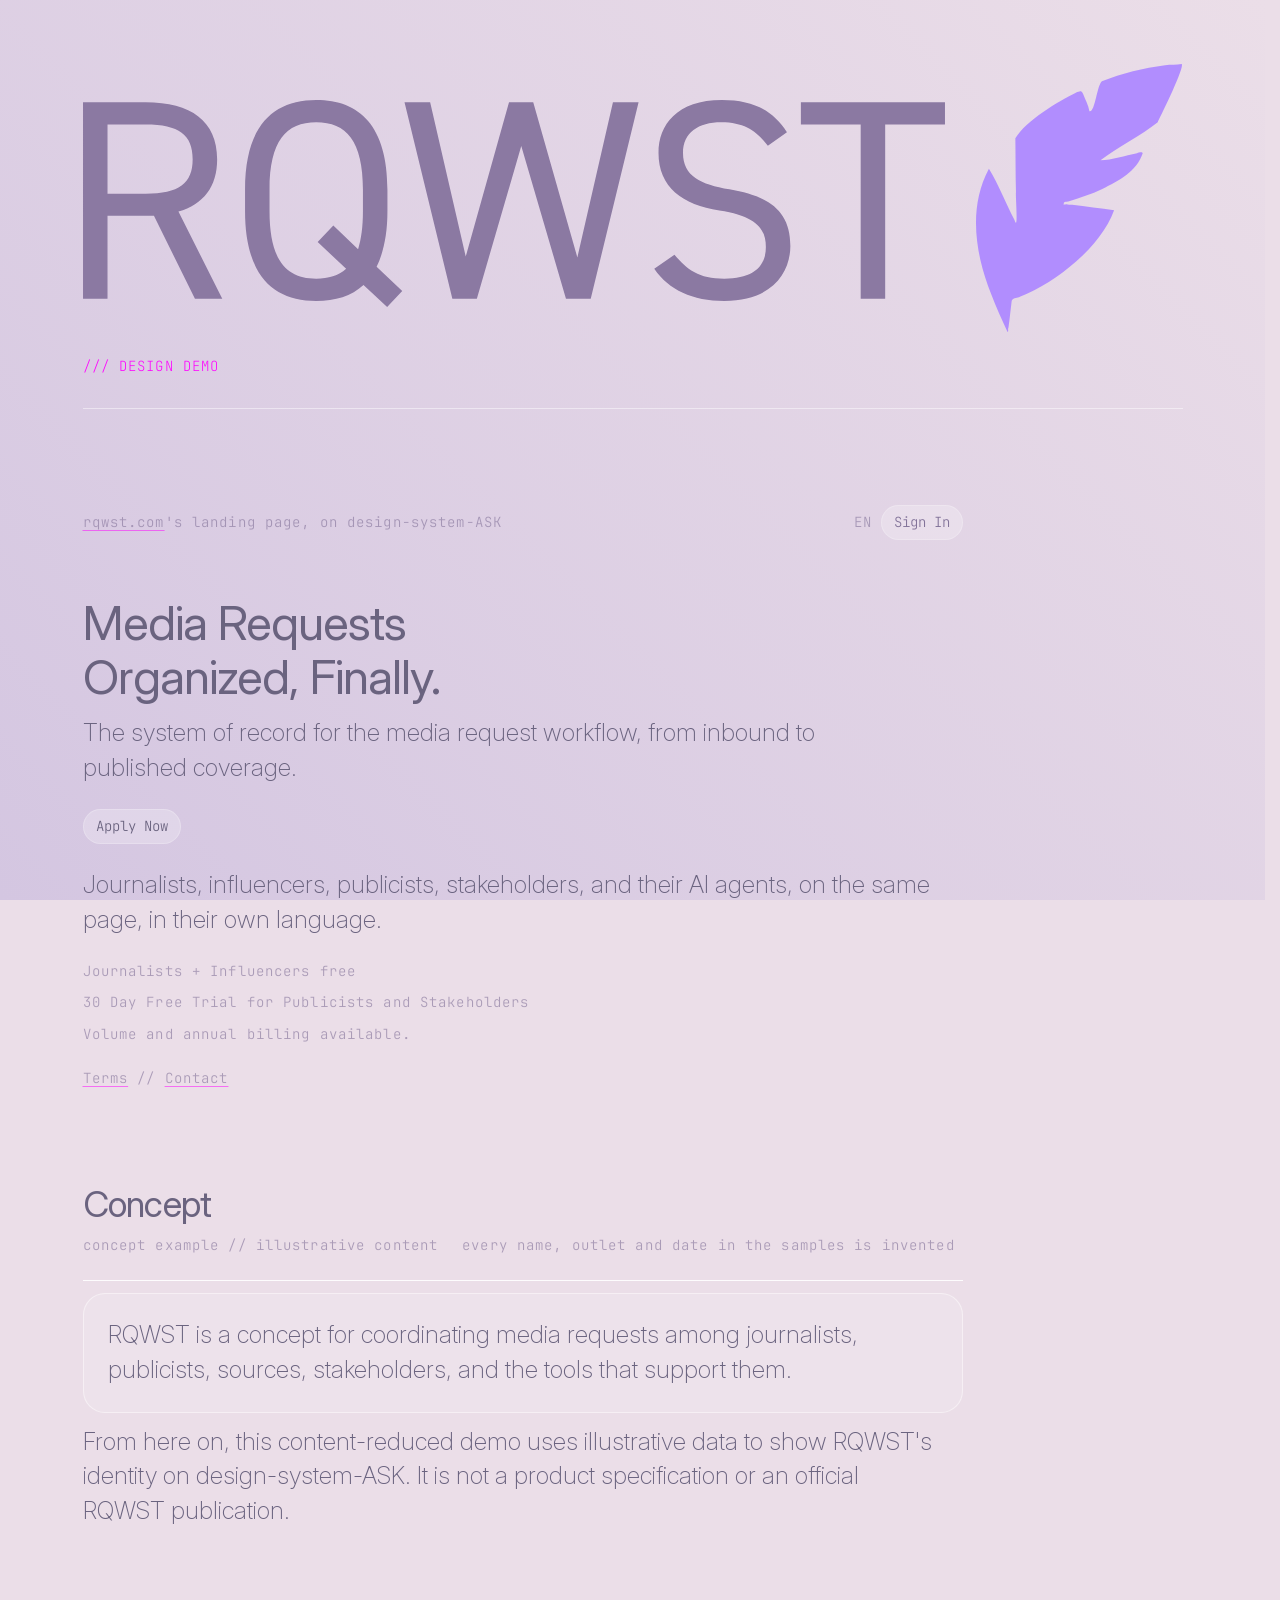
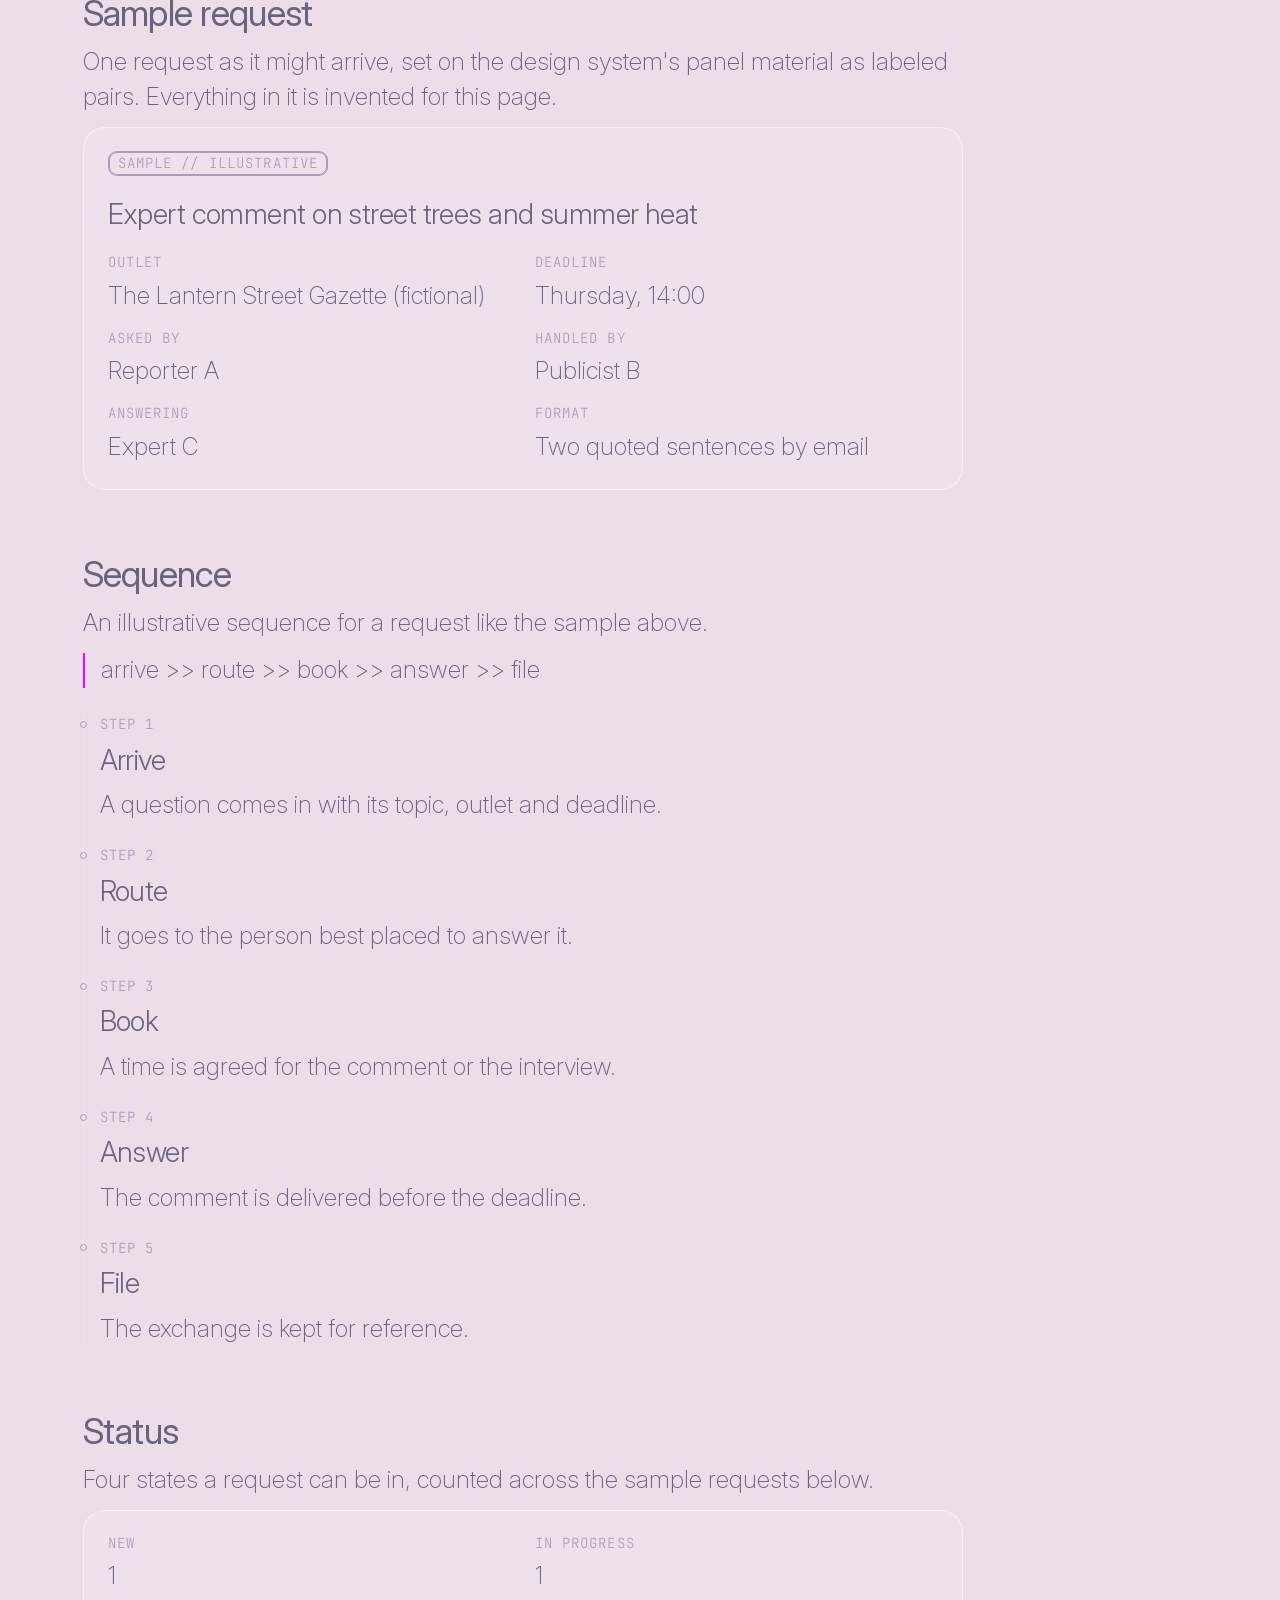
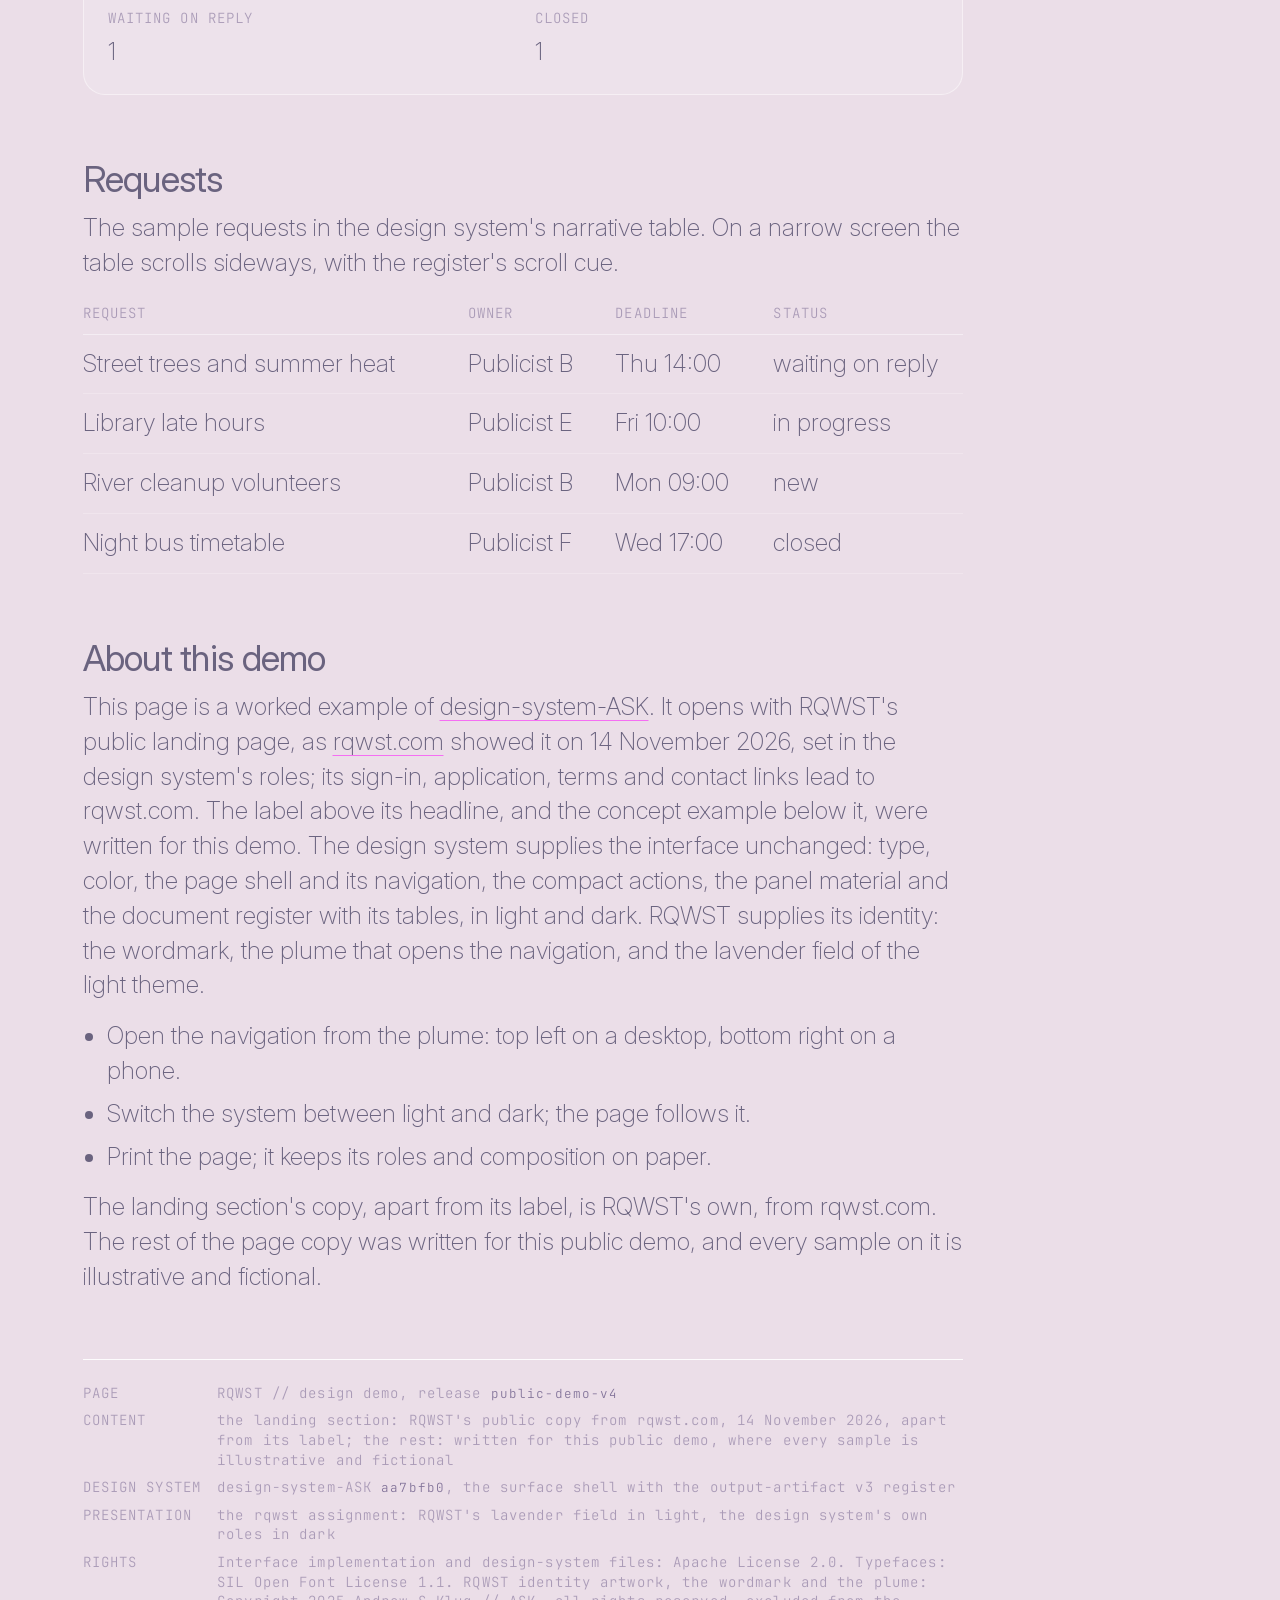
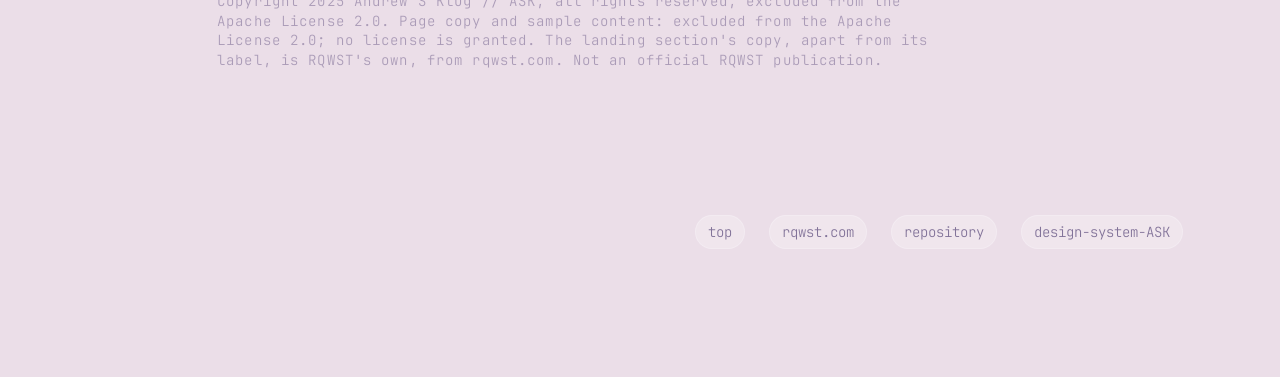
==== commit 88c5107f: "feat: move the RQWST demo to design-system-ASK aa7bfb0, release 4 - vendored files: take design-syst" ====
--- a/source/pages/public-demo.html
+++ b/source/pages/public-demo.html
@@ -6,7 +6,7 @@
 <title>RQWST // design demo</title>
 <meta name="description" content="RQWST's public landing page, then an illustrative concept example, on design-system-ASK. The concept samples are fictional.">
 <meta name="dcterms.rights" content="Interface implementation and design-system files: Apache License 2.0. Typefaces: SIL Open Font License 1.1. RQWST identity artwork, the wordmark and the plume: Copyright 2025 Andrew S Klug // ASK, all rights reserved, excluded from the Apache License 2.0. Page copy and sample content: excluded from the Apache License 2.0; no license is granted. The landing section's copy, apart from its label, is RQWST's own, from rqwst.com. Not an official RQWST publication.">
-<meta name="generator" content="design-system-ASK 842f272 // surface shell + output-artifact v3 register // sealed by tools/seal.py">
+<meta name="generator" content="design-system-ASK aa7bfb0 // surface shell + output-artifact v3 register // sealed by tools/seal.py">
 <meta name="color-scheme" content="light dark">
 <link rel="canonical" href="https://rqwst.a-s-k.studio/">
 <meta property="og:site_name" content="RQWST // design demo">
@@ -190,11 +190,11 @@
   <footer class="provenance" id="provenance">
     <dl>
       <dt class="doc-label">page</dt>
-      <dd class="doc-meta">RQWST // design demo, release <code class="doc-code">public-demo-v3</code></dd>
+      <dd class="doc-meta">RQWST // design demo, release <code class="doc-code">public-demo-v4</code></dd>
       <dt class="doc-label">content</dt>
       <dd class="doc-meta">the landing section: RQWST's public copy from rqwst.com, 14 November 2026, apart from its label; the rest: written for this public demo, where every sample is illustrative and fictional</dd>
       <dt class="doc-label">design system</dt>
-      <dd class="doc-meta">design-system-ASK <code class="doc-code">842f272</code>, the surface shell with the output-artifact v3 register</dd>
+      <dd class="doc-meta">design-system-ASK <code class="doc-code">aa7bfb0</code>, the surface shell with the output-artifact v3 register</dd>
       <dt class="doc-label">presentation</dt>
       <dd class="doc-meta">the rqwst assignment: RQWST's lavender field in light, the design system's own roles in dark</dd>
       <dt class="doc-label">rights</dt>
--- a/source/_dsa-tokens/colors_and_type.css
+++ b/source/_dsa-tokens/colors_and_type.css
@@ -114,7 +114,7 @@
   --ask-state-value-yellow:        hsl( 60, 95%, 60%);   /* #FAFA38 — Spectral State structural */
   --ask-state-value-orange:        hsl( 30, 100%, 50%);  /* #FF8000 — Spectral State partial */
   --ask-state-value-red:           hsl(  0, 95%, 60%);   /* #FA3838 — Spectral State deflated */
-  --ask-state-value-brown:         hsl( 30, 45%, 48%);   /* #B17A43 — Evidence State weakened */
+  --ask-state-value-brown:         hsl( 21, 41.8%, 38%); /* #895538 — Evidence State weakened */
   --ask-state-value-lavender-gray: hsl(264,  8%, 53%);   /* #857E91 — Evidence State not yet testable */
 
   /* ==== TIER 1 — Foundation (semantic role tokens; gradient mechanism uses Tier 2 values) ==== */
--- a/source/_dsa-surface/surface-treatments.css
+++ b/source/_dsa-surface/surface-treatments.css
@@ -1,7 +1,7 @@
 /* =========================================================================
    surface-treatments — separate surfaces composed from three axes; the
-   disclosure; content emphasis; the bordered label; the labeled range; rail
-   paint; fill paint; the scope underline.
+   disclosure; content emphasis; perimeter paint; the bordered label; the
+   labeled range; rail paint; fill paint; the scope underline; the marker.
 
    An OPT-IN VISUAL RULE under Foundations. It owns PRESENTATION ONLY: no
    markup, no semantics, no template, and no generated preview. A consuming
@@ -134,7 +134,8 @@
                      not containment and not interaction — hover and focus are
                      transient and border-only; emphasis stays at rest
      population      .surface-emphasis for a whole unit (a perimeter and a
-                     soft bloom, present at rest); .surface-emphasis-rail for a
+                     soft bloom, present at rest, drawn with PERIMETER PAINT
+                     in its accent); .surface-emphasis-rail for a
                      bounded passage in the reading flow (a vertical accent
                      rule and an inset), which in a document is the authorial
                      callout; .surface-emphasis-chip for the marker that names
@@ -158,17 +159,63 @@
      counterexample  a hard directional drop shadow with no visible border,
                      or chip words set in the accent
 
+   PERIMETER PAINT
+     meaning         how a governed color is drawn on a separate surface's
+                     perimeter, present at rest: a 1px edge in the color, a
+                     thin ring in light, and a soft bloom outside the edge. It
+                     draws a meaning another owner assigns and asserts none of
+                     its own: no emphasis, interaction, urgency or authority
+     population      .surface-perimeter on a separate surface, its color in
+                     --surface-perimeter-color, and the content-emphasis
+                     panel, .surface-emphasis, by selector grouping, in its
+                     accent. Two governed meanings draw it: content emphasis,
+                     in magenta, violet or cyan, and Review Semantics'
+                     decision record shown as a panel, in its role's value
+     owner           this module: the edge, the ring, the bloom's blur and
+                     spread, and the dose per theme, which is the emphasis
+                     dose (--surface-emphasis-ring, --surface-emphasis-bloom).
+                     The governing meaning owns the color and binds it, as
+                     content emphasis binds its accent and Review Semantics
+                     its role values
+     reuses          the emphasis dose; --fg-3 for the edge of a perimeter no
+                     meaning colors, which draws no ring or bloom
+     variation       the color, set only by a governed meaning; the dose per
+                     theme
+     exclusions      no hover, press, focus or animation, and no fill or
+                     wash: the surface keeps its material. Never a color
+                     chosen for decoration and never a general accent: a green
+                     or red perimeter arrives only with a review record, and
+                     content emphasis keeps its three accents. A bloom arrives
+                     only with a governed color: with none bound, the edge is
+                     the neutral --fg-3 and nothing blooms. The color does not
+                     inherit, so a surface inside an emphasis panel or a
+                     record takes none of theirs. It is not the attention edge
+                     (README, Hover, press, focus), which is transient and
+                     draws no bloom
+     example         a THESIS panel in the emphasis magenta and an Accepted
+                     record in the earned green: one perimeter, two meanings
+     counterexample  a red perimeter chosen for a warning's look; a record's
+                     perimeter repainted on hover
+
    BORDERED LABEL
      meaning         a short inert label inside a thin border: a word that is
                      read, never operated. One box for every such label, so a
                      label measures the same wherever it appears and only its
                      meaning changes its color
      population      .surface-bordered-label, neutral by default: a status
-                     word such as DRAFT. Two governed meanings take the same
+                     word such as DRAFT. Five governed meanings take the same
                      box: the emphasis chip, by selector grouping in this file,
-                     its border the emphasis accent; and Review Semantics'
-                     review mark, which carries the class, its border the
-                     review role's value
+                     its border the emphasis accent; Review Semantics' review
+                     mark, which carries the class, its border the review
+                     role's value; the outcome label that heads Review
+                     Semantics' decision record shown as a panel,
+                     .review-record-outcome, which carries the class, its
+                     border the record's role value; and, outside a
+                     multi-axis review annotation, Spectral State's
+                     .state-label and Evidence
+                     State's .evidence-label, which carry the class and name
+                     their axis and role in their words (State // Held,
+                     Evidence // Supported), each border the role's value
      owner           this module: display, size, baseline, wrapping, padding,
                      corners, the 1px layout border, the per-theme edge
                      reinforcement, the clearance that keeps the reinforcement
@@ -184,13 +231,17 @@
                      not --radius-pill; corner shape alone assigns no
                      interaction. Never a color chosen for contrast or
                      decoration: a neutral label stays --fg-3, and a color
-                     arrives only with the emphasis chip or a review mark.
-                     Evidence dots, state squares and the not-yet-testable
-                     rail are not bordered labels, and the status badge
-                     (surface-shell) is an unbordered note
+                     arrives only with the emphasis chip, a review mark, a
+                     decision record's outcome label or a keyed state or
+                     evidence label whose words name its axis and role.
+                     Spectral State's neutral and Evidence State's not yet
+                     testable take no keyed label. Evidence dots,
+                     state squares and the not-yet-testable rail are not
+                     bordered labels, and the status badge (surface-shell) is
+                     an unbordered note
      example         a neutral DRAFT; a THESIS chip in the emphasis magenta; a
-                     PROPOSED review mark in its role value — one box, three
-                     meanings
+                     PROPOSED review mark in its role value; STATE // HELD in
+                     the held role's cyan — one box, four meanings
      counterexample  a review module or a consumer setting its own padding,
                      edge width or corner for a label; a bordered label used as
                      a button
@@ -207,10 +258,13 @@
                      child is the label itself, a
                      neutral bordered label such as DRAFT, over the blocks it
                      marks; a neutral range claims no judgment, and content
-                     inside it keeps its own marks. One governed meaning sets
-                     its color: Review Semantics' annotation range, whose first
-                     child is the row naming its one review judgment, and whose
-                     rail takes that judgment's value
+                     inside it keeps its own marks. Three governed meanings
+                     set its color: Review Semantics' annotation range, whose
+                     first child is the row naming its one review judgment,
+                     and whose rail takes that judgment's value; and Spectral
+                     State's and Evidence State's keyed range, whose first
+                     child is a keyed state or evidence label, and whose rail
+                     takes that label's role value
      owner           this module: the rail's stroke, its lane outside the
                      content edge, its reach past the range's first child, the
                      label or its row, and its last block (whose outer margins
@@ -243,15 +297,19 @@
                      range it takes no content role, so its words sit in its
                      own blocks. No ornament at the rail's ends: no foot, cap,
                      dot or arrow. Never the cue for words inside a block:
-                     that is the scope underline. Colors other than neutral
-                     and the governed review value are not admitted: emphasis
-                     keeps its own rail
+                     that is the scope underline. Colors other than neutral,
+                     the governed review value and a keyed label's role value
+                     are not admitted: emphasis keeps its own rail, an
+                     assessment its own, and not yet testable's lavender-gray
+                     is never a scope rail
      example         two paragraphs beside a magenta scope rail under
                      PROPOSED, then one beside a green rail under ACCEPTED; a
                      quotation and the sentence that reads it, beside one
                      scope rail that runs outside the quotation's own violet
                      rail; two judged items of one list, each beside its own
-                     rail in that same lane, outside the bullets
+                     rail in that same lane, outside the bullets; an
+                     unsettled architectural question beside a cyan rail
+                     under STATE // HELD
      counterexample  a review color on a paragraph's own rail; a scope rail
                      with no label at its head; one annotation range over
                      blocks whose judgments differ
@@ -263,17 +321,20 @@
      population      the rails a governed meaning colors: the labeled range's
                      scope rail (this module) and the comparison table's
                      assessment rail (surface-document.css). One paint for
-                     each color both of them draw, the Spectral State values
-                     earned (green), structural (yellow) and deflated (red):
-                     --surface-rail-paint-earned,
-                     --surface-rail-paint-structural and
-                     --surface-rail-paint-deflated
-     owner           this module: each paint and its dose. Spectral State owns
-                     each color. The composing meaning
+                     each color both of them draw, keyed by the color and not
+                     by any meaning that draws it: --surface-rail-paint-green,
+                     --surface-rail-paint-yellow and --surface-rail-paint-red.
+                     The meaning-named --surface-rail-paint-earned,
+                     -structural and -deflated are aliases of green, yellow
+                     and red: each reads its color's paint and carries no
+                     value of its own
+     owner           this module: each paint and its dose. The semantic
+                     systems own each color. The composing meaning
                      binds a role to its color and to that color's paint:
-                     Review Semantics for a range, Criterion Assessment for an
-                     assessment. Each rail's composition keeps its place,
-                     length, gap and containment
+                     Review Semantics for an annotation range, Spectral State
+                     and Evidence State for a keyed range, Criterion
+                     Assessment for an assessment. Each rail's composition
+                     keeps its place, length, gap and containment
      reuses          the rail's own color, through currentColor
      variation       none today: every color takes none, the plain 2px stroke,
                      on both fields. Each paint stays the one place a measured
@@ -285,13 +346,17 @@
                      diagram's stroke, a dot or a square. It assigns no
                      color: a meaning paints only colors it is already
                      admitted. A rail in a color with no paint here, such as
-                     a passage rail's emphasis accent, a proposed or open
-                     range's, or a neutral, keeps the plain stroke; a paint
-                     for one of those colors would bind every rail drawn in it
+                     a passage rail's emphasis accent, a range's magenta,
+                     cyan, violet, orange or brown, or a neutral, keeps the
+                     plain stroke; a paint for one of those colors would bind
+                     every rail drawn in it. A meaning binds the color's
+                     paint, never an alias: an alias is read-only, and
+                     setting one reaches no rail
      example         a declined range's scope rail and an adverse
                      assessment's rail: one red, one paint, in two places;
                      caution's yellow the same plain stroke beside a summary, a
-                     value field and the key
+                     value field and the key, and beside a structural state
+                     range
      counterexample  a meaning setting its own dose or theme branch for a
                      color this module paints; the bordered label's edge
                      recipe copied onto a rail; a rail's dose that follows a
@@ -304,20 +369,25 @@
                      same color filled takes the same ink, whichever meaning
                      draws it
      population      role- and state-bearing filled shapes and fields: a
-                     state node, a function's part or field, a key's filled
-                     specimen. One ink per fill color, keyed by the color:
+                     state node, an evidence-bearing shape, an assessment
+                     node, a decision node in a diagram, a function's part
+                     or field, a key's filled specimen. One ink per fill
+                     color, keyed by the color:
                      --surface-fill-ink-on-yellow, -on-green, -on-orange,
-                     -on-cyan, -on-red, -on-violet, -on-magenta, -on-white
-                     and -on-lavender; and the neutral filled shape,
-                     --surface-fill-neutral, --surface-fill-neutral-edge and
-                     --surface-fill-ink-on-neutral
+                     -on-cyan, -on-red, -on-brown, -on-violet, -on-magenta,
+                     -on-white and -on-lavender; and the neutral filled
+                     shape, --surface-fill-neutral, --surface-fill-neutral-edge
+                     and --surface-fill-ink-on-neutral
      owner           this module: the recipe (fill, boundary, ink), each ink,
                      the neutral shape's paint and every theme exception. The
                      semantic systems own each color and bind each role to its
-                     color's ink: Spectral State (--state-*-ink) and Three
-                     Functions (--function-*-ink). The composing surface or
-                     engine owns the shape: its geometry, stroke width,
-                     cutouts, layout and emphasis
+                     color's ink: Spectral State (--state-*-ink), Evidence
+                     State (--evidence-*-ink), Review Semantics
+                     (--review-*-ink), Criterion Assessment
+                     (--assessment-*-ink) and Three Functions
+                     (--function-*-ink). The composing surface or engine owns
+                     the shape: its geometry, stroke width, cutouts, layout
+                     and emphasis
      reuses          --ask-fg-light (#6A637F), --ask-lavender-ask (#D4C6E1)
                      and, on magenta in dark only, --fg-high-contrast
                      (#201D26, README registered use 4) as inks;
@@ -329,10 +399,13 @@
                      same in both themes, as the colors are. The root theme
                      decides, as it does for the colors; a .theme-dark subtree
                      is not a field this module paints
-     exclusions      a dot, chip, rail, bordered label, range, underline or
-                     sequence node is not a filled shape: it takes no fill
-                     paint or ink and keeps its own paint, solid or not (a
-                     review state square, a key's marker dot). The interactive
+     exclusions      a marker (MARKER, below: an evidence dot, a state
+                     square, a key's swatch), chip, rail, bordered label,
+                     range, underline or sequence node is not a filled shape:
+                     it takes no fill paint or ink and keeps its own paint,
+                     solid or not. A decision record shown on its own as a
+                     panel is not a filled shape: it takes PERIMETER PAINT
+                     and keeps its material. The interactive
                      spine's and radial's state marks take this paint; a
                      radial mark that asserts no state is structure, not a
                      filled shape, and keeps its engine's own neutral wash,
@@ -341,9 +414,11 @@
                      -FLOW) keeps its own neutral paint. A geometric cutout is
                      the composing shape's own, drawn as a hole, never painted.
                      A filled shape's emphasis (hover, selection) is never a
-                     step in its fill
-     example         a held node and a judicial part: one cyan, one ink, two
-                     meanings
+                     step in its fill. Lavender-gray has no ink and takes no
+                     fill paint: its one role, Evidence State's not yet
+                     testable, is drawn hollow, dashed and labeled
+     example         a held node, an open decision node and a judicial
+                     part: one cyan, one ink, three meanings
      counterexample  a meaning restating an ink for its own role; a semantic
                      fill at 30% beside one at 100%; text on a fill in the
                      theme foreground; a neutral node drawn in --fg-1, the
@@ -381,11 +456,53 @@
                      underline that brightens on hover; a text link's 1px line
                      reused to mark scope
 
+   MARKER
+     meaning         a small inert shape beside the visible label that names
+                     its role: one anatomy wherever it appears, so a dot, a
+                     square or a hollow dot measures the same in a document,
+                     a key and a legend, and only its meaning changes its color
+     population      .surface-marker with one shape and one size: the shape
+                     .surface-marker--dot (the default), --square, or --hollow,
+                     a hollow dashed dot; the size .surface-marker--sm (the
+                     default, 10px, beside a label in the reading flow), --md
+                     (12px, a key's or a legend's row) or --lg (30px, a key's
+                     swatch). Neutral by default. Review Semantics' evidence
+                     and state marks draw the same anatomy on their own
+                     ::before at the small size, reading this module's marker
+                     properties, so their markup carries no marker class
+     owner           this module: the box, its three sizes, the dot's and the
+                     square's corners, the hollow marker's dashed edge and
+                     the neutral color. The color comes from the composing
+                     meaning, through --surface-marker-color; which shape an
+                     axis takes is the composing meaning's (Review Semantics
+                     gives evidence the dot, state the square and not yet
+                     testable the hollow dot)
+     reuses          --fg-3 for the neutral marker
+     variation       the shape and the size, by modifier; the color, set only
+                     by a governed meaning
+     exclusions      never alone: the visible label beside it names its role,
+                     and color never carries it alone. No text, ink, shadow,
+                     bloom, hover, press, focus or cursor, and never a control
+                     or a focusable element. Never also a bordered label, a
+                     chip, a filled shape (FILL PAINT), a rail, a range, an
+                     underline, a sequence node or an element of an
+                     annotation composition, whose mark draws its own marker.
+                     A hollow marker is never filled and never square, and
+                     lavender-gray is drawn only as a hollow marker, never
+                     filled. A bare data-state or data-evidence opts nothing
+                     in
+     example         a key's 30px green swatch beside "state-earned"; a 10px
+                     square beside EARNED in a document annotation: one
+                     anatomy at two sizes
+     counterexample  a hollow swatch drawn larger than the filled swatches
+                     beside it because its dashed edge sits outside its box;
+                     a colored dot standing for a role with no label beside it
+
    THE BORDERED LABEL'S EDGE. An apparent 2px edge in light and the plain
    1px border in dark: the fixed 1px border plus a same-color, zero-blur
    reinforcement of 1px in light and 0px in dark, the same layer drawing
-   nothing. One recipe for the whole
-   family, review marks, neutral labels and emphasis chips alike, calibrated
+   nothing. One recipe for the whole family, review marks, keyed state and
+   evidence labels, neutral labels and emphasis chips alike, calibrated
    by field: a 1px line in a bright color reads strongly on the dark ink and
    quietly on the light lavender, so the light field takes the stronger edge.
    The colors are the same in both themes; only the edge's
@@ -453,7 +570,10 @@
    THE RAIL'S PAINT. A paint is a dose with no color of its own: a
    zero-blur box-shadow layer, or none. The rail that takes it sets its own
    color and draws both its 2px stroke and the paint in that color, so a
-   paint can never drift from its rail's color. Every paint is none: since
+   paint can never drift from its rail's color. Each paint is named by the
+   color it is drawn in, as each ink is named by the fill it is set on (THE
+   FILL'S PAINT); the names earned, structural and deflated are only aliases
+   of green, yellow and red. Every paint is none: since
    Spectral State v1.2 a color takes one value in both themes, and in it the
    plain 2px stroke reads on the light lavender and the dark ink alike,
    caution's yellow included. Until then caution's rail took
@@ -476,9 +596,9 @@
    existing colors: the theme foreground's light value, #6A637F, on yellow,
    green, orange, cyan, white and lavender, so that the bright fills read as
    one family and no member of the set outweighs the others; the lavender on
-   red and violet. The set is consistent in ink, not in contrast: #6A637F
-   measures 5.07 on yellow and 4.02 on green, 2.65 on cyan and 2.25 on
-   orange. Magenta is the one color whose ink follows the theme:
+   red, violet and brown. The set is consistent in ink, not in contrast:
+   #6A637F measures 5.07 on yellow and 4.02 on green, 2.65 on cyan and 2.25
+   on orange. Magenta is the one color whose ink follows the theme:
    the lavender in light, the high-contrast ink in dark. The neutral shape is
    the static diagrams' own node in light, --ask-surface inside a white edge,
    and the lavender in dark, its ink #6A637F in both; it is a paint of its
@@ -505,6 +625,25 @@
    paint, not layout, so no line of text moves, and what follows the words
    keeps its own clearance (Review Semantics gives a note in a list item its
    attachment space).
+
+   THE MARKER'S BOX. One empty border-box square, so a hollow marker's 2px
+   dashed edge sits inside its size and a filled and a hollow marker of one
+   size measure the same. The three sizes are the ones each place draws: 10px
+   beside a label in the reading flow, 12px on a key's or a legend's row and
+   30px for a key's swatch. A dot's corner is 50%, a circle; a square keeps a
+   2px corner, which softens it without reading as a dot. A filled marker is
+   its color at 100%, with no edge of its own; where its color is its own
+   field's, such as Spectral State's neutral or Three Functions' executive,
+   the composing surface may draw one 1px solid line around it, inside its
+   box. A hollow marker is a transparent box inside a 2px dashed edge in its
+   color: Evidence State's not yet testable draws it. A flex row neither
+   stretches nor squeezes a marker, and it sits on the middle of the line of
+   text beside it. Review Semantics' evidence and state marks keep their own
+   ::before and read its size, corners and dashed edge from the custom
+   properties this module declares (--surface-marker-size-sm, -md and -lg,
+   --surface-marker-corner-dot and -square, --surface-marker-hollow-edge), so
+   a document's marks and a key's swatches are one anatomy and no existing
+   markup changes.
 
    THE EMPHASIS DOSE. The themes are deliberately not numerically equal,
    because equal numbers do not read as equal emphasis: light has an apparent
@@ -538,6 +677,11 @@
                            not load diagrams.css
      2px, 0.36em           the scope underline's thickness and its offset
                            below the baseline
+     10px, 12px, 30px      the marker's three sizes: beside a label, on a key's
+                           or a legend's row, and a key's swatch
+     50%, 2px              the marker's corners: the dot's (a circle) and the
+                           square's
+     2px                   the hollow marker's dashed edge
 
    LIMITS
      - Hover and focus colors on the disclosure trigger depend on the
@@ -553,10 +697,10 @@
        14px of space left of the content edge, or a clipping box at the
        content edge, cuts it. The rail is drawn on the left: a right-to-left
        document is not yet served.
-     - The rail's color for an annotation range comes through :has(). A
-       browser without :has() draws the neutral rail beside the colored
-       label. The buffer at a list's edge comes through :has() too: without
-       it, an item host's rail can meet a neighboring range's. It counts
+     - The rail's color for an annotation range or a keyed range comes
+       through :has(). A browser without :has() draws the neutral rail beside
+       the colored label. The buffer at a list's edge comes through :has()
+       too: without it, an item host's rail can meet a neighboring range's. It counts
        siblings, so a wrapper laid out beside its neighbor, a grid or flex
        column, takes the margin too; a host that sets such lists side by side
        composes its own spacing.
@@ -568,6 +712,19 @@
        text link, draws it beside the scope line. The 0.36em offset follows
        the font's metrics, so the line sits a little differently in another
        family.
+     - Perimeter paint's bloom is a box-shadow: a clipping box around the
+       surface, or a neighbor painted over it, cuts the bloom. Under forced
+       colors the browser drops the bloom and gives the edge, and a decision
+       record's outcome label's border, a system color, so the record's
+       outcome is carried by its label's words. The perimeter takes the
+       emphasis dose; a theme the foundation does not declare keeps the light
+       dose. The color's non-inheritance is an @property registration: a
+       browser without @property lets it inherit, so an unbound perimeter
+       inside a colored one takes that color.
+     - A filled marker is a background. Where a browser suppresses
+       backgrounds (forced colors, a print without backgrounds) it may not
+       paint, and the label beside it still names the role; a hollow marker's
+       dashed edge is a border and still draws.
    ========================================================================= */
 
 /* ---- Surface axes ----------------------------------------------------- */
@@ -708,14 +865,28 @@
   :root:not([data-theme="light"]) { --surface-emphasis-ring: 0;     --surface-emphasis-bloom: 50%; }
 }
 
-/* The panel: a perimeter plus a soft bloom, present at rest. Flush by default:
-   an emphasized unit must be easier to notice, not necessarily higher. */
+/* The panel: a perimeter plus a soft bloom, present at rest, drawn with
+   PERIMETER PAINT in its accent. Flush by default: an emphasized unit must be
+   easier to notice, not necessarily higher. */
 .surface-emphasis {
   --surface-emphasis-accent: var(--ask-emphasis-magenta);
-  border: 1px solid var(--surface-emphasis-accent);
+  --surface-perimeter-color: var(--surface-emphasis-accent);
+}
+/* PERIMETER PAINT: a governed color on a separate surface's perimeter, at
+   rest. One recipe, shared by selector grouping: the emphasis panel draws it
+   in its accent, and .surface-perimeter in the color a governed meaning binds
+   to --surface-perimeter-color (Review Semantics' decision record, in its
+   role's value). The edge, the ring and the bloom take the emphasis dose.
+   The color does not inherit: each surface binds its own. With none bound
+   the edge is the neutral --fg-3, and the ring and the bloom are transparent:
+   a bloom arrives only with a governed color. */
+@property --surface-perimeter-color { syntax: '*'; inherits: false; }
+.surface-emphasis,
+.surface-perimeter {
+  border: 1px solid var(--surface-perimeter-color, var(--fg-3));
   box-shadow:
-    0 0 0 var(--surface-emphasis-ring) color-mix(in srgb, var(--surface-emphasis-accent) 70%, transparent),
-    0 0 22px 1px color-mix(in srgb, var(--surface-emphasis-accent) var(--surface-emphasis-bloom), transparent);
+    0 0 0 var(--surface-emphasis-ring) color-mix(in srgb, var(--surface-perimeter-color, transparent) 70%, transparent),
+    0 0 22px 1px color-mix(in srgb, var(--surface-perimeter-color, transparent) var(--surface-emphasis-bloom), transparent);
 }
 /* Emphasis and elevation are separate axes: a raised emphasized surface keeps
    both rather than one replacing the other. */
@@ -796,13 +967,18 @@
 
 /* ---- Rail paint ------------------------------------------------------- */
 
-/* One paint for each governed color a rail draws (RAIL PAINT and THE RAIL'S
-   PAINT, above): a dose drawn in the rail's own color, or none. Every one is
-   none, the plain 2px stroke, in both themes. */
+/* One paint for each governed color a rail draws, keyed by the color and not
+   by any meaning that draws it (RAIL PAINT and THE RAIL'S PAINT, above): a
+   dose drawn in the rail's own color, or none. Every one is none, the plain
+   2px stroke, in both themes. The meaning-named paints are aliases: each reads
+   its color's paint and carries no value of its own. */
 :root {
-  --surface-rail-paint-earned:     none;
-  --surface-rail-paint-structural: none;
-  --surface-rail-paint-deflated:   none;
+  --surface-rail-paint-green:      none;
+  --surface-rail-paint-yellow:     none;
+  --surface-rail-paint-red:        none;
+  --surface-rail-paint-earned:     var(--surface-rail-paint-green);
+  --surface-rail-paint-structural: var(--surface-rail-paint-yellow);
+  --surface-rail-paint-deflated:   var(--surface-rail-paint-red);
 }
 
 /* ---- Fill paint ------------------------------------------------------- */
@@ -817,6 +993,7 @@
   --surface-fill-ink-on-cyan:     var(--ask-fg-light);
   --surface-fill-ink-on-red:      var(--ask-lavender-ask);
   --surface-fill-ink-on-violet:   var(--ask-lavender-ask);
+  --surface-fill-ink-on-brown:    var(--ask-lavender-ask);
   --surface-fill-ink-on-magenta:  var(--ask-lavender-ask);
   --surface-fill-ink-on-white:    var(--ask-fg-light);
   --surface-fill-ink-on-lavender: var(--ask-fg-light);
@@ -932,3 +1109,42 @@
   text-decoration-skip-ink: none;
   text-decoration-color: var(--surface-scope-underline-color, var(--fg-3));
 }
+
+/* ---- Marker ----------------------------------------------------------- */
+
+/* The marker's sizes, corners and dashed edge (THE MARKER'S BOX, above).
+   Review Semantics' evidence and state marks read them on their own
+   ::before. */
+:root {
+  --surface-marker-size-sm:       10px;
+  --surface-marker-size-md:       12px;
+  --surface-marker-size-lg:       30px;
+  --surface-marker-corner-dot:    50%;
+  --surface-marker-corner-square: 2px;
+  --surface-marker-hollow-edge:   2px;
+}
+/* One empty border-box square beside its label: a filled dot at the small
+   size by default, in the neutral color. A flex row neither stretches nor
+   squeezes it. A governed meaning sets --surface-marker-color and nothing
+   else; the modifiers set the shape and the size. */
+.surface-marker {
+  display: inline-block;
+  flex: none;
+  box-sizing: border-box;
+  width: var(--surface-marker-size-sm);
+  height: var(--surface-marker-size-sm);
+  vertical-align: middle;
+  border-radius: var(--surface-marker-corner-dot);
+  background-color: var(--surface-marker-color, var(--fg-3));
+}
+.surface-marker--dot    { border-radius: var(--surface-marker-corner-dot); }
+.surface-marker--square { border-radius: var(--surface-marker-corner-square); }
+/* The hollow dashed dot: no fill, and its dashed edge inside its box. */
+.surface-marker--hollow {
+  border-radius: var(--surface-marker-corner-dot);
+  background-color: transparent;
+  border: var(--surface-marker-hollow-edge) dashed var(--surface-marker-color, var(--fg-3));
+}
+.surface-marker--sm { width: var(--surface-marker-size-sm); height: var(--surface-marker-size-sm); }
+.surface-marker--md { width: var(--surface-marker-size-md); height: var(--surface-marker-size-md); }
+.surface-marker--lg { width: var(--surface-marker-size-lg); height: var(--surface-marker-size-lg); }
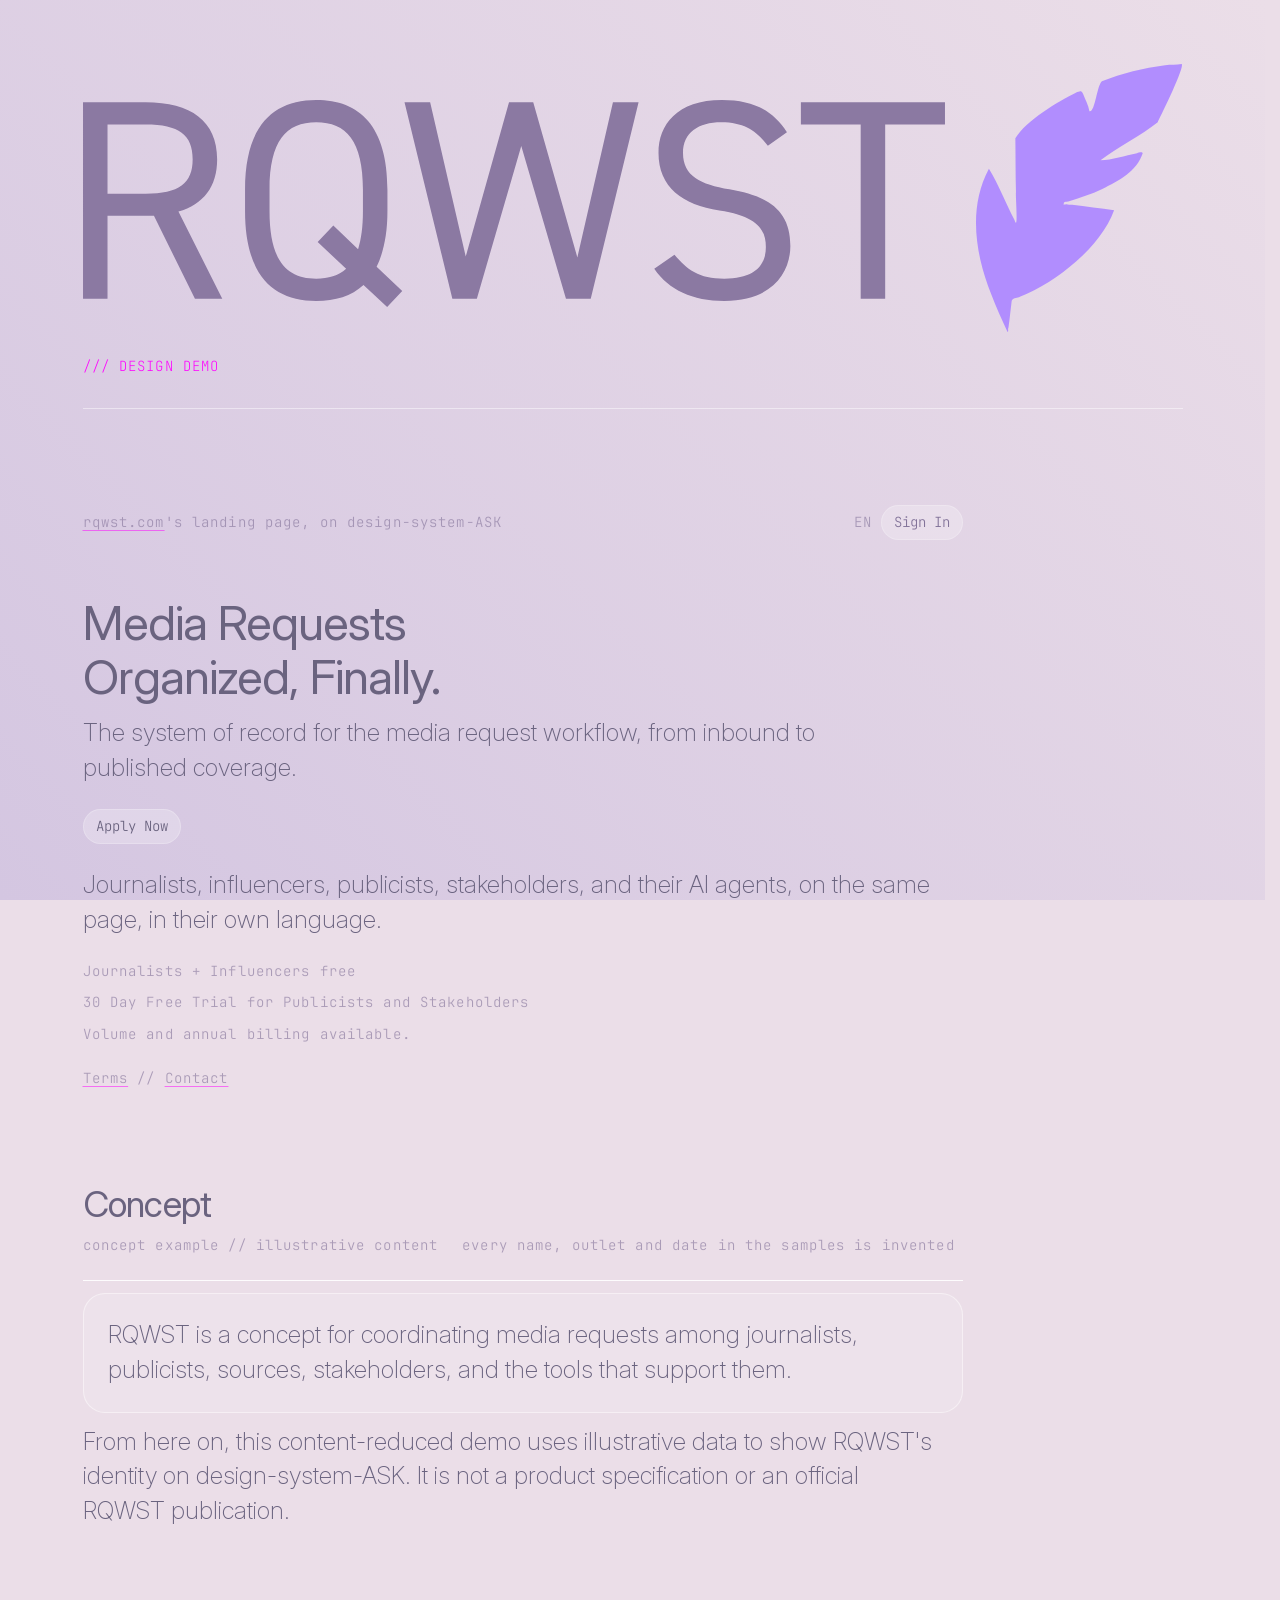
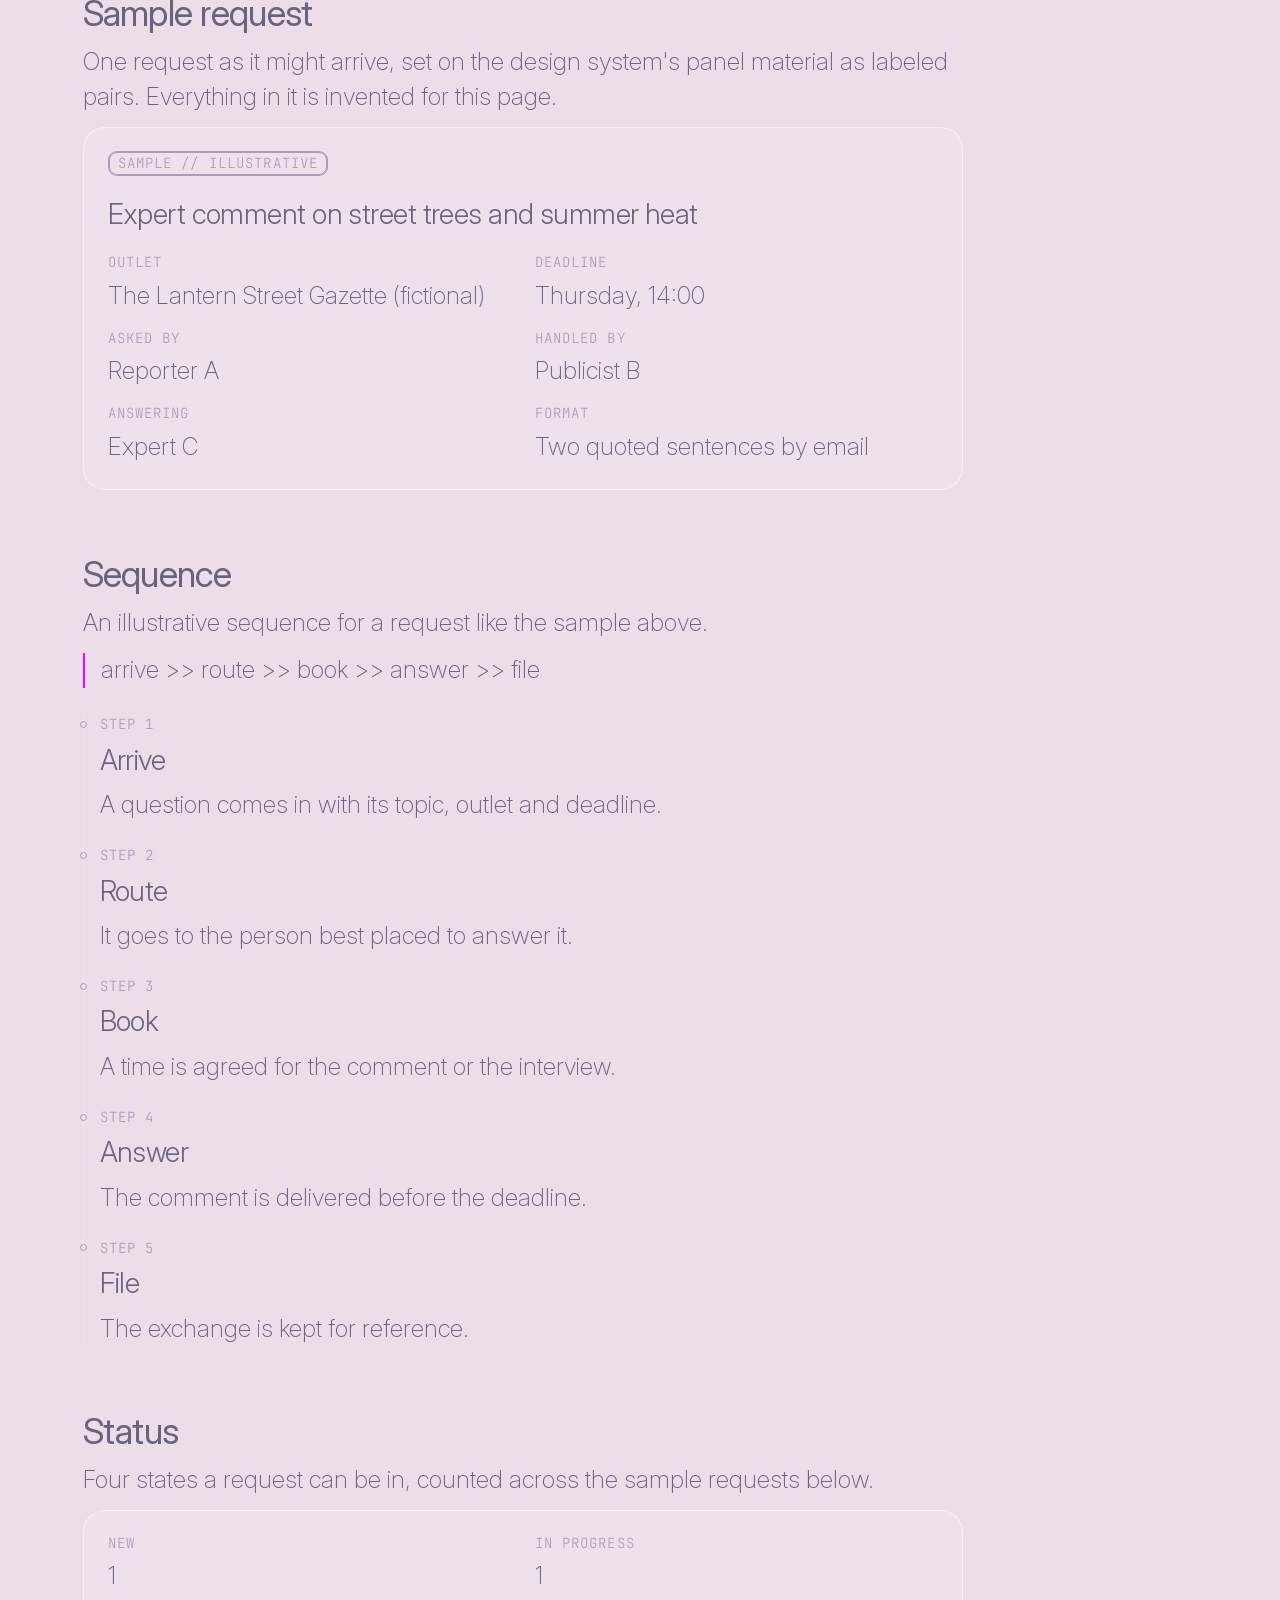
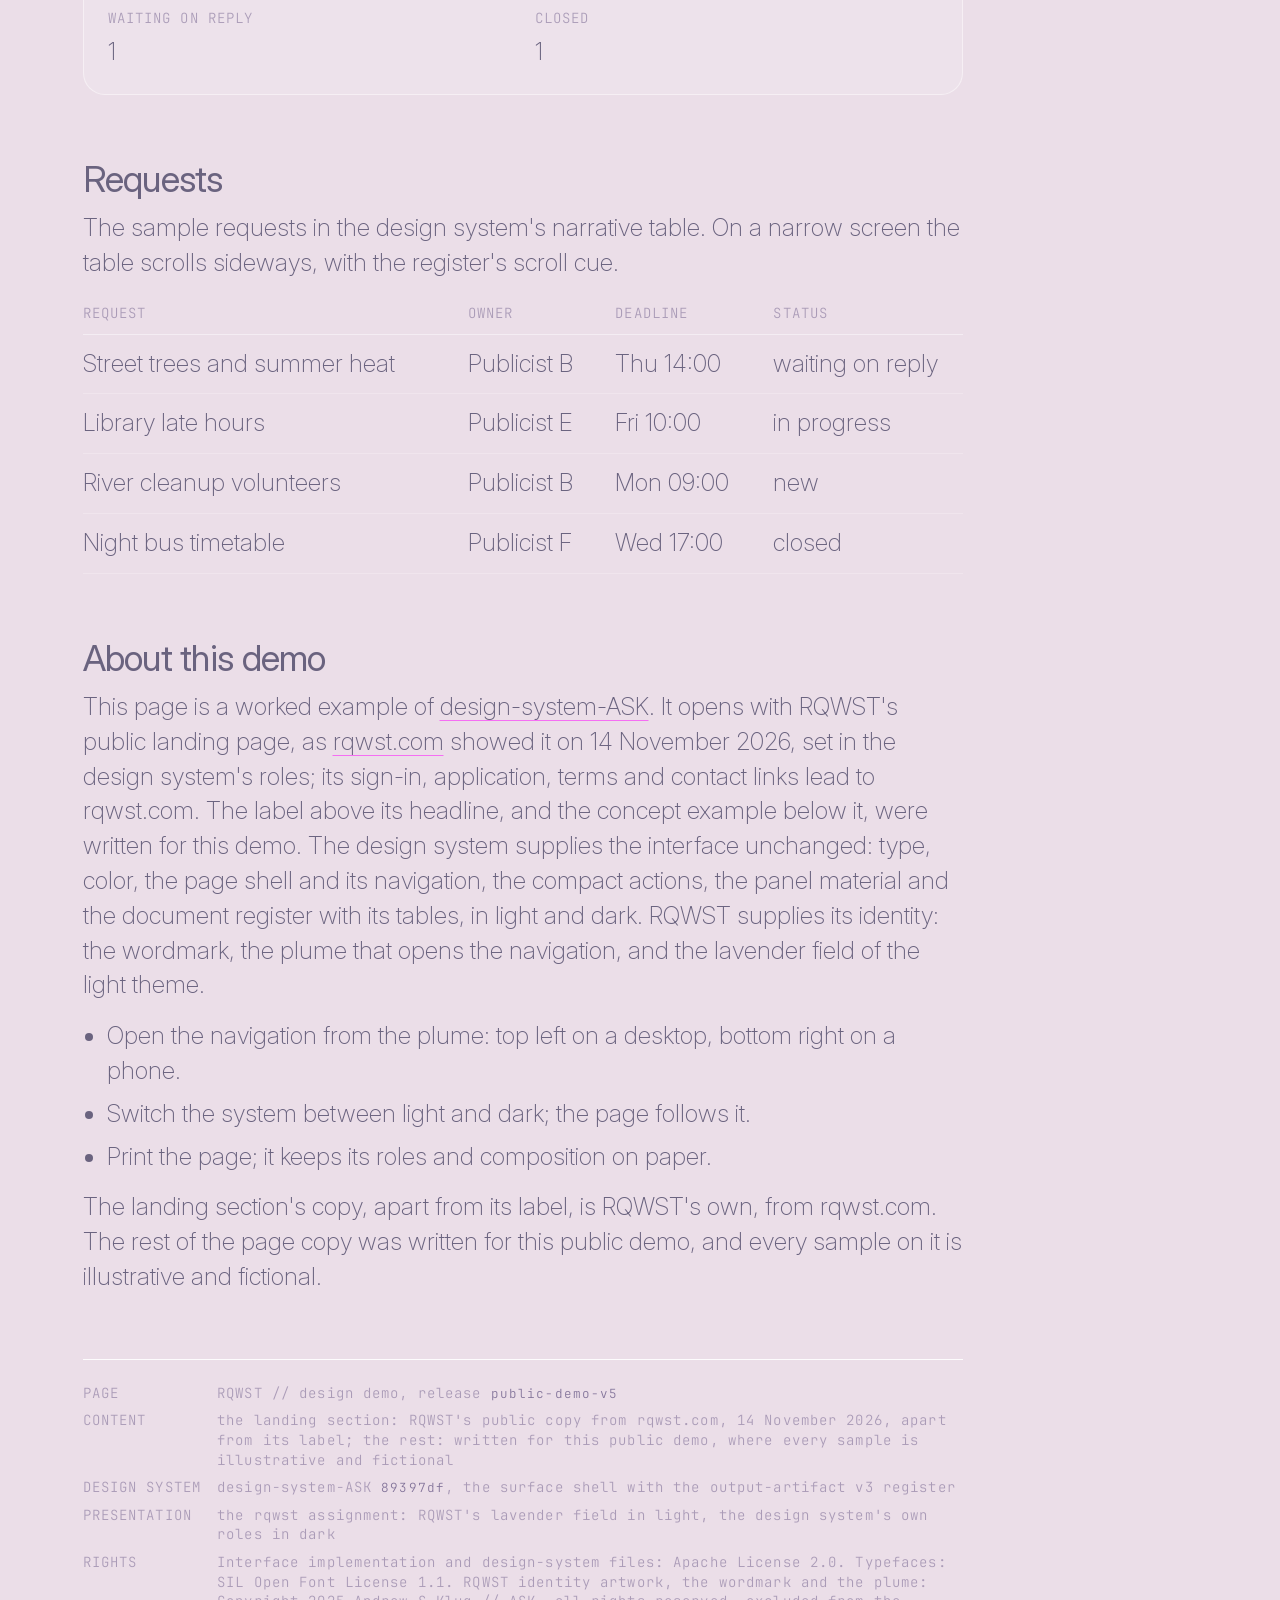
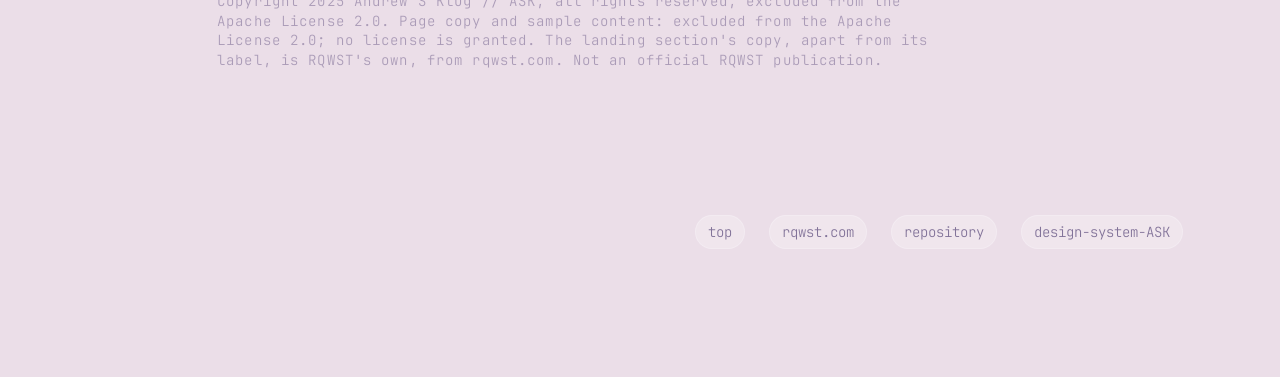
==== commit acbb7979: "feat: move the RQWST demo to design-system-ASK 89397df, release 5 - release: Release 5, public-demo-" ====
--- a/source/pages/public-demo.html
+++ b/source/pages/public-demo.html
@@ -6,7 +6,7 @@
 <title>RQWST // design demo</title>
 <meta name="description" content="RQWST's public landing page, then an illustrative concept example, on design-system-ASK. The concept samples are fictional.">
 <meta name="dcterms.rights" content="Interface implementation and design-system files: Apache License 2.0. Typefaces: SIL Open Font License 1.1. RQWST identity artwork, the wordmark and the plume: Copyright 2025 Andrew S Klug // ASK, all rights reserved, excluded from the Apache License 2.0. Page copy and sample content: excluded from the Apache License 2.0; no license is granted. The landing section's copy, apart from its label, is RQWST's own, from rqwst.com. Not an official RQWST publication.">
-<meta name="generator" content="design-system-ASK aa7bfb0 // surface shell + output-artifact v3 register // sealed by tools/seal.py">
+<meta name="generator" content="design-system-ASK 89397df // surface shell + output-artifact v3 register // sealed by tools/seal.py">
 <meta name="color-scheme" content="light dark">
 <link rel="canonical" href="https://rqwst.a-s-k.studio/">
 <meta property="og:site_name" content="RQWST // design demo">
@@ -190,11 +190,11 @@
   <footer class="provenance" id="provenance">
     <dl>
       <dt class="doc-label">page</dt>
-      <dd class="doc-meta">RQWST // design demo, release <code class="doc-code">public-demo-v4</code></dd>
+      <dd class="doc-meta">RQWST // design demo, release <code class="doc-code">public-demo-v5</code></dd>
       <dt class="doc-label">content</dt>
       <dd class="doc-meta">the landing section: RQWST's public copy from rqwst.com, 14 November 2026, apart from its label; the rest: written for this public demo, where every sample is illustrative and fictional</dd>
       <dt class="doc-label">design system</dt>
-      <dd class="doc-meta">design-system-ASK <code class="doc-code">aa7bfb0</code>, the surface shell with the output-artifact v3 register</dd>
+      <dd class="doc-meta">design-system-ASK <code class="doc-code">89397df</code>, the surface shell with the output-artifact v3 register</dd>
       <dt class="doc-label">presentation</dt>
       <dd class="doc-meta">the rqwst assignment: RQWST's lavender field in light, the design system's own roles in dark</dd>
       <dt class="doc-label">rights</dt>
--- a/source/_dsa-tokens/colors_and_type.css
+++ b/source/_dsa-tokens/colors_and_type.css
@@ -103,18 +103,22 @@
   --ask-emphasis-violet:  #AA40FF;
   --ask-emphasis-cyan:    #00BEFF;
 
-  /* ---------- State values (reserved — the sanctioned semantic systems only) ----------
-     The physical colors of Spectral State's health ramp and Evidence State's two own roles,
-     defined once here beside the emphasis accents those systems also bind. One value in both
+  /* ---------- State values (reserved — in the interface, the sanctioned semantic systems only) ----------
+     The physical colors the semantic systems bind, defined once here beside the emphasis
+     accents those systems also bind. Each system binds a physical value directly to its own
+     role: a shared value is a shared family, never a shared meaning. One value in both
      themes; no theme block redefines them. They are NOT general UI, chrome, emphasis or
-     interaction color: a surface reaches them only through a semantic role (--state-*,
-     --evidence-*), whose system owns its meaning, applicability and grammar. They add no hue to
-     the palette above, and the emphasis accents stay three. */
-  --ask-state-value-green:         hsl(120, 95%, 60%);   /* #38FA38 — Spectral State earned */
-  --ask-state-value-yellow:        hsl( 60, 95%, 60%);   /* #FAFA38 — Spectral State structural */
-  --ask-state-value-orange:        hsl( 30, 100%, 50%);  /* #FF8000 — Spectral State partial */
-  --ask-state-value-red:           hsl(  0, 95%, 60%);   /* #FA3838 — Spectral State deflated */
-  --ask-state-value-brown:         hsl( 21, 41.8%, 38%); /* #895538 — Evidence State weakened */
+     interaction color: in the interface a surface reaches them only through a semantic role
+     (--state-*, --evidence-*, --review-*, --assessment-*), whose system owns its meaning,
+     applicability and grammar. Brown is kept with no semantic assignment. They add
+     no hue to the palette above, and the emphasis accents stay three. Artwork may paint one as
+     an artwork color only where an ASK-approved artwork palette expressly includes it; artwork
+     palettes are not interface colors. */
+  --ask-state-value-green:         hsl(120, 95%, 60%);   /* #38FA38 — affirmative: earned · supported · accepted · favorable */
+  --ask-state-value-yellow:        hsl( 60, 95%, 60%);   /* #FAFA38 — qualified: partial · partially supported · caution */
+  --ask-state-value-orange:        hsl( 30, 100%, 50%);  /* #FF8000 — materially undermined: Evidence State weakened */
+  --ask-state-value-red:           hsl(  0, 95%, 60%);   /* #FA3838 — negative: deflated · contradicted · declined · adverse */
+  --ask-state-value-brown:         hsl( 21, 41.8%, 38%); /* #895538 — semantic assignment: Unassigned */
   --ask-state-value-lavender-gray: hsl(264,  8%, 53%);   /* #857E91 — Evidence State not yet testable */
 
   /* ==== TIER 1 — Foundation (semantic role tokens; gradient mechanism uses Tier 2 values) ==== */
--- a/source/_dsa-surface/surface-treatments.css
+++ b/source/_dsa-surface/surface-treatments.css
@@ -203,7 +203,7 @@
                      label measures the same wherever it appears and only its
                      meaning changes its color
      population      .surface-bordered-label, neutral by default: a status
-                     word such as DRAFT. Five governed meanings take the same
+                     word such as DRAFT. Six governed meanings take the same
                      box: the emphasis chip, by selector grouping in this file,
                      its border the emphasis accent; Review Semantics' review
                      mark, which carries the class, its border the review
@@ -212,10 +212,11 @@
                      .review-record-outcome, which carries the class, its
                      border the record's role value; and, outside a
                      multi-axis review annotation, Spectral State's
-                     .state-label and Evidence
-                     State's .evidence-label, which carry the class and name
-                     their axis and role in their words (State // Held,
-                     Evidence // Supported), each border the role's value
+                     .state-label, Evidence State's .evidence-label and
+                     Criterion Assessment's .assessment-label, which carry
+                     the class and name their axis and role in their words
+                     (State // Held, Evidence // Supported, Assessment //
+                     Caution), each border the role's value
      owner           this module: display, size, baseline, wrapping, padding,
                      corners, the 1px layout border, the per-theme edge
                      reinforcement, the clearance that keeps the reinforcement
@@ -232,10 +233,12 @@
                      interaction. Never a color chosen for contrast or
                      decoration: a neutral label stays --fg-3, and a color
                      arrives only with the emphasis chip, a review mark, a
-                     decision record's outcome label or a keyed state or
-                     evidence label whose words name its axis and role.
-                     Spectral State's neutral and Evidence State's not yet
-                     testable take no keyed label. Evidence dots,
+                     decision record's outcome label or a keyed state,
+                     evidence or assessment label whose words name its axis
+                     and role.
+                     Spectral State's neutral, Evidence State's not yet
+                     testable and Criterion Assessment's unassessed take no
+                     keyed label. Evidence dots,
                      state squares and the not-yet-testable rail are not
                      bordered labels, and the status badge (surface-shell) is
                      an unbordered note
@@ -258,13 +261,17 @@
                      child is the label itself, a
                      neutral bordered label such as DRAFT, over the blocks it
                      marks; a neutral range claims no judgment, and content
-                     inside it keeps its own marks. Three governed meanings
-                     set its color: Review Semantics' annotation range, whose
+                     inside it keeps its own marks. Governed meanings set its
+                     color: Review Semantics' annotation range, whose
                      first child is the row naming its one review judgment,
-                     and whose rail takes that judgment's value; and Spectral
+                     and whose rail takes that judgment's value; Spectral
                      State's and Evidence State's keyed range, whose first
                      child is a keyed state or evidence label, and whose rail
-                     takes that label's role value
+                     takes that label's role value; and Criterion
+                     Assessment's bounded assessed range, whose first child
+                     is its assessment record, headed by a keyed assessment
+                     label and naming the criterion, direction, scope and
+                     basis, and whose rail takes that assessment's value
      owner           this module: the rail's stroke, its lane outside the
                      content edge, its reach past the range's first child, the
                      label or its row, and its last block (whose outer margins
@@ -299,9 +306,9 @@
                      dot or arrow. Never the cue for words inside a block:
                      that is the scope underline. Colors other than neutral,
                      the governed review value and a keyed label's role value
-                     are not admitted: emphasis keeps its own rail, an
-                     assessment its own, and not yet testable's lavender-gray
-                     is never a scope rail
+                     are not admitted: emphasis keeps its own rail, a
+                     comparison table's assessment its cell-local rail, and
+                     not yet testable's lavender-gray is never a scope rail
      example         two paragraphs beside a magenta scope rail under
                      PROPOSED, then one beside a green rail under ACCEPTED; a
                      quotation and the sentence that reads it, beside one
@@ -324,16 +331,18 @@
                      each color both of them draw, keyed by the color and not
                      by any meaning that draws it: --surface-rail-paint-green,
                      --surface-rail-paint-yellow and --surface-rail-paint-red.
-                     The meaning-named --surface-rail-paint-earned,
-                     -structural and -deflated are aliases of green, yellow
-                     and red: each reads its color's paint and carries no
-                     value of its own
+                     The meaning-named --surface-rail-paint-earned and
+                     -deflated are aliases of green and red: each reads its
+                     color's paint and carries no value of its own. The
+                     -structural alias, which read yellow, is retired with
+                     structural's move to violet (2026-11-25)
      owner           this module: each paint and its dose. The semantic
                      systems own each color. The composing meaning
                      binds a role to its color and to that color's paint:
                      Review Semantics for an annotation range, Spectral State
                      and Evidence State for a keyed range, Criterion
-                     Assessment for an assessment. Each rail's composition
+                     Assessment for an assessment's table rail and its
+                     bounded assessed range. Each rail's composition
                      keeps its place, length, gap and containment
      reuses          the rail's own color, through currentColor
      variation       none today: every color takes none, the plain 2px stroke,
@@ -347,7 +356,7 @@
                      color: a meaning paints only colors it is already
                      admitted. A rail in a color with no paint here, such as
                      a passage rail's emphasis accent, a range's magenta,
-                     cyan, violet, orange or brown, or a neutral, keeps the
+                     cyan, violet or orange, or a neutral, keeps the
                      plain stroke; a paint for one of those colors would bind
                      every rail drawn in it. A meaning binds the color's
                      paint, never an alias: an alias is read-only, and
@@ -355,7 +364,7 @@
      example         a declined range's scope rail and an adverse
                      assessment's rail: one red, one paint, in two places;
                      caution's yellow the same plain stroke beside a summary, a
-                     value field and the key, and beside a structural state
+                     value field and the key, and beside a partial state
                      range
      counterexample  a meaning setting its own dose or theme branch for a
                      color this module paints; the bordered label's edge
@@ -388,19 +397,26 @@
                      (--function-*-ink). The composing surface or engine owns
                      the shape: its geometry, stroke width, cutouts, layout
                      and emphasis
-     reuses          --ask-fg-light (#6A637F), --ask-lavender-ask (#D4C6E1)
-                     and, on magenta in dark only, --fg-high-contrast
-                     (#201D26, README registered use 4) as inks;
-                     --ask-surface for the neutral fill
-     variation       two declared theme exceptions and nothing else: magenta's
-                     ink is the lavender in light and the high-contrast ink in
-                     dark; the neutral shape is --ask-surface with a white edge
-                     in light and the lavender in dark. Every other ink is the
-                     same in both themes, as the colors are. The root theme
-                     decides, as it does for the colors; a .theme-dark subtree
-                     is not a field this module paints
-     exclusions      a marker (MARKER, below: an evidence dot, a state
-                     square, a key's swatch), chip, rail, bordered label,
+     reuses          the two ink families, --ask-fg-light (#6A637F) and
+                     --ask-lavender-ask (#D4C6E1), each at the lightness ASK
+                     selected for its fill (2026-11-25): the family's own
+                     value on cyan, brown, lavender and the neutral shape,
+                     and a registered lighter or darker step of the same hue
+                     and saturation on every other fill; --ask-surface for
+                     the neutral fill
+     variation       one declared theme exception and nothing else: the
+                     neutral shape is --ask-surface with a white edge in
+                     light and the lavender in dark. Every ink is the same in
+                     both themes, as the colors are, magenta's included. The
+                     root theme decides, as it does for the colors; a
+                     .theme-dark subtree is not a field this module paints
+     exclusions      the fill-ink family is an ink for text set on an opaque
+                     filled shape and nothing else: never reading text, an
+                     outlined label or emphasis chip, a translucent wash, a
+                     marker, a rail or a perimeter panel's words, which keep
+                     the theme's text roles. A marker (MARKER, below: an
+                     evidence dot, a state square, a key's swatch), chip,
+                     rail, bordered label,
                      range, underline or sequence node is not a filled shape:
                      it takes no fill paint or ink and keeps its own paint,
                      solid or not. A decision record shown on its own as a
@@ -417,8 +433,8 @@
                      step in its fill. Lavender-gray has no ink and takes no
                      fill paint: its one role, Evidence State's not yet
                      testable, is drawn hollow, dashed and labeled
-     example         a held node, an open decision node and a judicial
-                     part: one cyan, one ink, three meanings
+     example         a held node, an open-question decision node and a
+                     judicial part: one cyan, one ink, three meanings
      counterexample  a meaning restating an ink for its own role; a semantic
                      fill at 30% beside one at 100%; text on a fill in the
                      theme foreground; a neutral node drawn in --fg-1, the
@@ -501,8 +517,8 @@
    THE BORDERED LABEL'S EDGE. An apparent 2px edge in light and the plain
    1px border in dark: the fixed 1px border plus a same-color, zero-blur
    reinforcement of 1px in light and 0px in dark, the same layer drawing
-   nothing. One recipe for the whole family, review marks, keyed state and
-   evidence labels, neutral labels and emphasis chips alike, calibrated
+   nothing. One recipe for the whole family, review marks, keyed state,
+   evidence and assessment labels, neutral labels and emphasis chips alike, calibrated
    by field: a 1px line in a bright color reads strongly on the dark ink and
    quietly on the light lavender, so the light field takes the stronger edge.
    The colors are the same in both themes; only the edge's
@@ -572,8 +588,8 @@
    color and draws both its 2px stroke and the paint in that color, so a
    paint can never drift from its rail's color. Each paint is named by the
    color it is drawn in, as each ink is named by the fill it is set on (THE
-   FILL'S PAINT); the names earned, structural and deflated are only aliases
-   of green, yellow and red. Every paint is none: since
+   FILL'S PAINT); the names earned and deflated are only aliases of green
+   and red, and structural's alias is retired. Every paint is none: since
    Spectral State v1.2 a color takes one value in both themes, and in it the
    plain 2px stroke reads on the light lavender and the dark ink alike,
    caution's yellow included. Until then caution's rail took
@@ -592,14 +608,19 @@
    THE FILL'S PAINT. A filled shape takes its color at 100%, its boundary
    in the same color unless the composing meaning claims the outline for
    another meaning (Three Functions gives function the fill and state the
-   outline), and any text on it in its color's ink. The inks are three
-   existing colors: the theme foreground's light value, #6A637F, on yellow,
-   green, orange, cyan, white and lavender, so that the bright fills read as
-   one family and no member of the set outweighs the others; the lavender on
-   red, violet and brown. The set is consistent in ink, not in contrast:
-   #6A637F measures 5.07 on yellow and 4.02 on green, 2.65 on cyan and 2.25
-   on orange. Magenta is the one color whose ink follows the theme:
-   the lavender in light, the high-contrast ink in dark. The neutral shape is
+   outline), and any text on it in its color's ink. The inks are two
+   families, each held to its own hue and saturation: the theme
+   foreground's light value, #6A637F, on yellow, green, orange, cyan, white
+   and lavender, and the lavender, #D4C6E1, on red, violet, brown and
+   magenta. ASK selected each ink's lightness on its fill by rendered
+   comparison, in both themes (2026-11-25): a lighter step of #6A637F on
+   yellow, green and white, a darker one on orange, and a lighter step of the
+   lavender on red, violet and magenta; cyan, brown and lavender keep their
+   family's own value. The set was chosen to read as one balanced family, not
+   to a contrast target, and its measured ratios differ from fill to fill; a
+   new fill joins only through the same rendered comparison. Magenta's ink is
+   the same in both themes; the dark-only high-contrast ink it took until
+   then is retired. The neutral shape is
    the static diagrams' own node in light, --ask-surface inside a white edge,
    and the lavender in dark, its ink #6A637F in both; it is a paint of its
    own, not --fg-1, which is a foreground and would leave the light neutral
@@ -682,6 +703,16 @@
      50%, 2px              the marker's corners: the dot's (a circle) and the
                            square's
      2px                   the hollow marker's dashed edge
+     hsl(255.0000 12.3894% 51.0988%), hsl(255.0000 12.3894% 54.6289%),
+     hsl(255.0000 12.3894% 25.4694%), hsl(255.0000 12.3894% 53.9877%)
+                           the fill inks on yellow, green, orange and white:
+                           #6A637F's hue and saturation at the lightness ASK
+                           selected for each fill (THE FILL'S PAINT)
+     hsl(271.1111 31.0345% 88.0838%), hsl(271.1111 31.0345% 84.9231%),
+     hsl(271.1111 31.0345% 91.9618%)
+                           the fill inks on red, violet and magenta: the
+                           lavender's hue and saturation at the lightness ASK
+                           selected for each fill
 
    LIMITS
      - Hover and focus colors on the disclosure trigger depend on the
@@ -697,8 +728,8 @@
        14px of space left of the content edge, or a clipping box at the
        content edge, cuts it. The rail is drawn on the left: a right-to-left
        document is not yet served.
-     - The rail's color for an annotation range or a keyed range comes
-       through :has(). A browser without :has() draws the neutral rail beside
+     - The rail's color for an annotation range, a keyed range or a bounded
+       assessed range comes through :has(). A browser without :has() draws the neutral rail beside
        the colored label. The buffer at a list's edge comes through :has()
        too: without it, an item host's rail can meet a neighboring range's. It counts
        siblings, so a wrapper laid out beside its neighbor, a grid or flex
@@ -977,7 +1008,6 @@
   --surface-rail-paint-yellow:     none;
   --surface-rail-paint-red:        none;
   --surface-rail-paint-earned:     var(--surface-rail-paint-green);
-  --surface-rail-paint-structural: var(--surface-rail-paint-yellow);
   --surface-rail-paint-deflated:   var(--surface-rail-paint-red);
 }
 
@@ -985,31 +1015,36 @@
 
 /* One ink per governed fill color, keyed by the color and not by any meaning
    that draws it, and the neutral filled shape (FILL PAINT and THE FILL'S
-   PAINT, above). */
+   PAINT, above). Each ink is one of the two ink families, the foreground's
+   light value #6A637F, hsl(255 12.3894% 44.3137%), or the lavender #D4C6E1,
+   hsl(271.1111 31.0345% 82.9412%), at the lightness ASK selected for its fill
+   by rendered comparison (2026-11-25); its hue and saturation stay the
+   family's. Where the selected ink is the family's own value, the token is
+   named. These are the fill-ink family's registered literals (REGISTERED
+   LITERALS, above). */
 :root {
-  --surface-fill-ink-on-yellow:   var(--ask-fg-light);
-  --surface-fill-ink-on-green:    var(--ask-fg-light);
-  --surface-fill-ink-on-orange:   var(--ask-fg-light);
+  --surface-fill-ink-on-yellow:   hsl(255.0000 12.3894% 51.0988%);
+  --surface-fill-ink-on-green:    hsl(255.0000 12.3894% 54.6289%);
+  --surface-fill-ink-on-orange:   hsl(255.0000 12.3894% 25.4694%);
   --surface-fill-ink-on-cyan:     var(--ask-fg-light);
-  --surface-fill-ink-on-red:      var(--ask-lavender-ask);
-  --surface-fill-ink-on-violet:   var(--ask-lavender-ask);
+  --surface-fill-ink-on-red:      hsl(271.1111 31.0345% 88.0838%);
+  --surface-fill-ink-on-violet:   hsl(271.1111 31.0345% 84.9231%);
   --surface-fill-ink-on-brown:    var(--ask-lavender-ask);
-  --surface-fill-ink-on-magenta:  var(--ask-lavender-ask);
-  --surface-fill-ink-on-white:    var(--ask-fg-light);
+  --surface-fill-ink-on-magenta:  hsl(271.1111 31.0345% 91.9618%);
+  --surface-fill-ink-on-white:    hsl(255.0000 12.3894% 53.9877%);
   --surface-fill-ink-on-lavender: var(--ask-fg-light);
   --surface-fill-neutral:         var(--ask-surface);
   --surface-fill-neutral-edge:    rgba(255, 255, 255, 0.90);
   --surface-fill-ink-on-neutral:  var(--ask-fg-light);
 }
-/* The two declared theme exceptions: magenta's ink, and the neutral shape. */
+/* The one declared theme exception: the neutral shape. Every ink is the same
+   in both themes, magenta's included. */
 :root[data-theme="dark"] {
-  --surface-fill-ink-on-magenta: var(--fg-high-contrast);
   --surface-fill-neutral:        var(--ask-lavender-ask);
   --surface-fill-neutral-edge:   var(--ask-lavender-ask);
 }
 @media (prefers-color-scheme: dark) {
   :root:not([data-theme="light"]):not([data-theme="dark"]) {
-    --surface-fill-ink-on-magenta: var(--fg-high-contrast);
     --surface-fill-neutral:        var(--ask-lavender-ask);
     --surface-fill-neutral-edge:   var(--ask-lavender-ask);
   }
